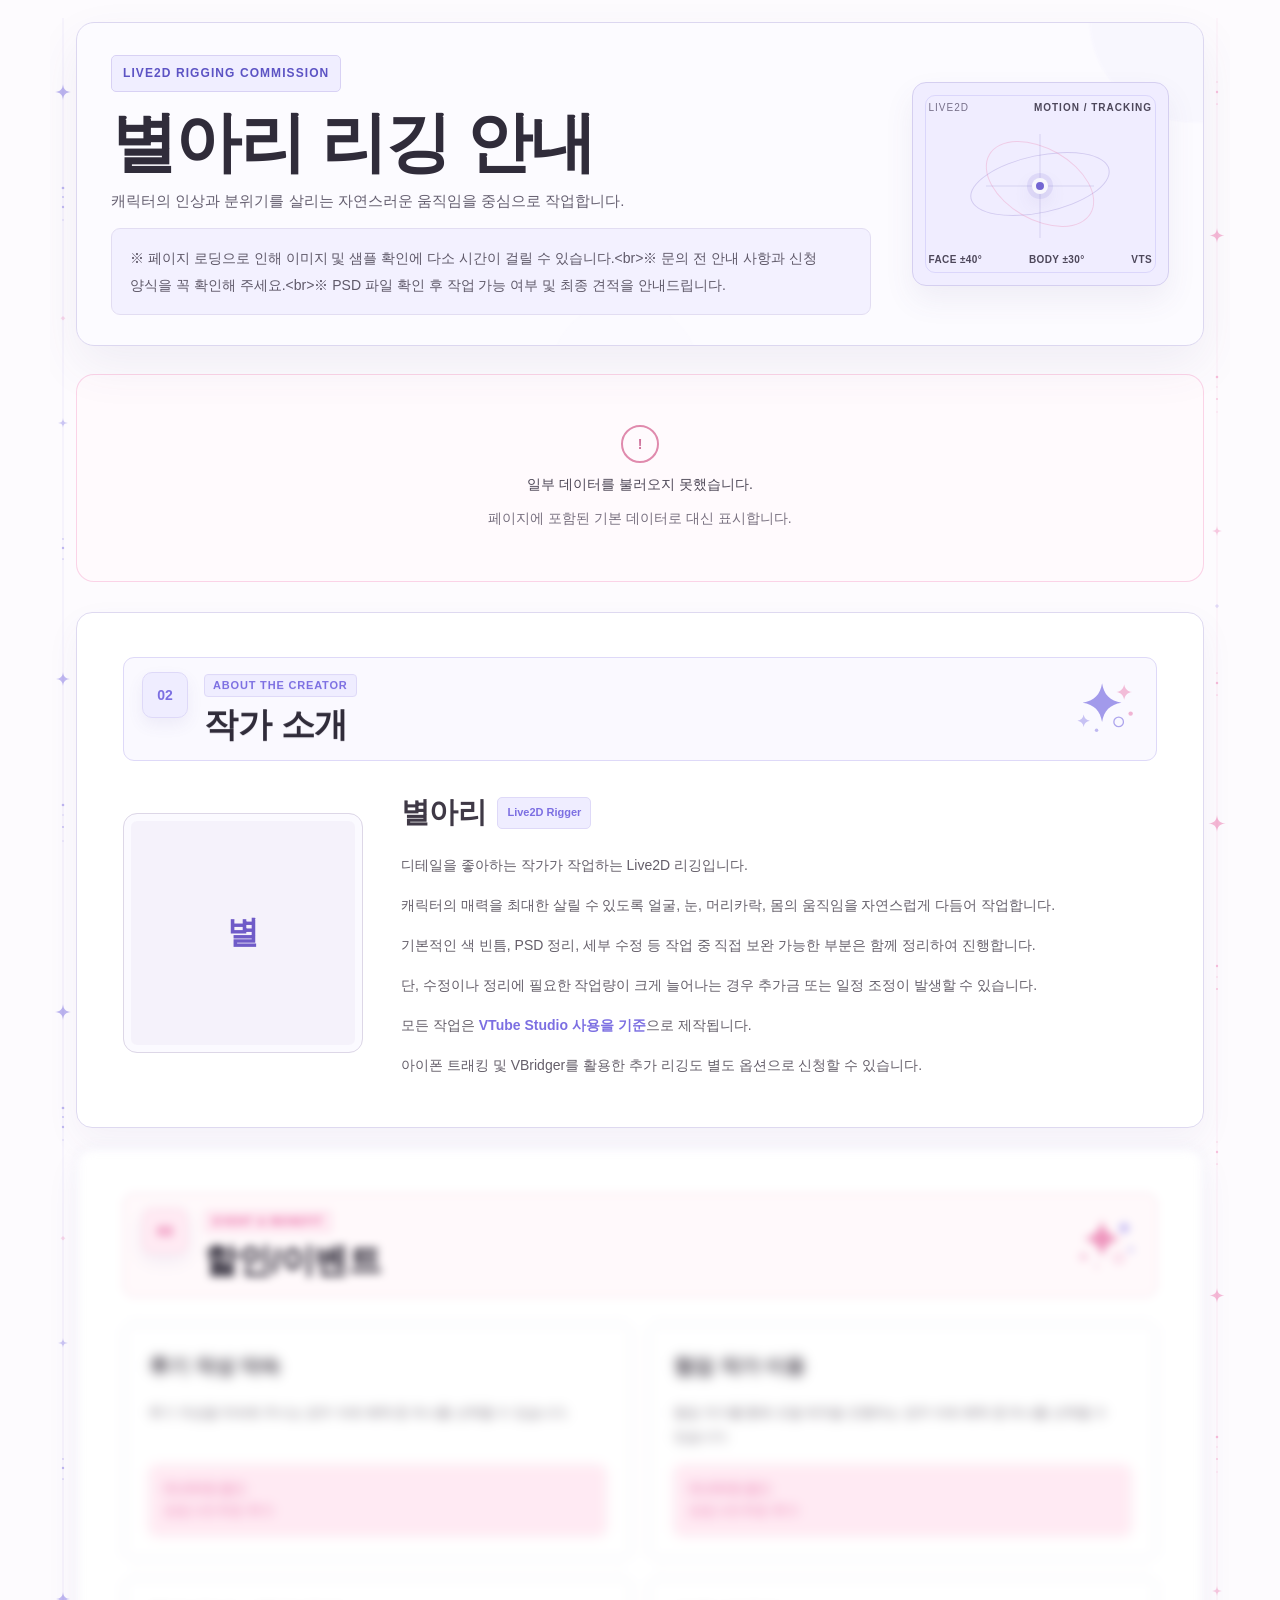
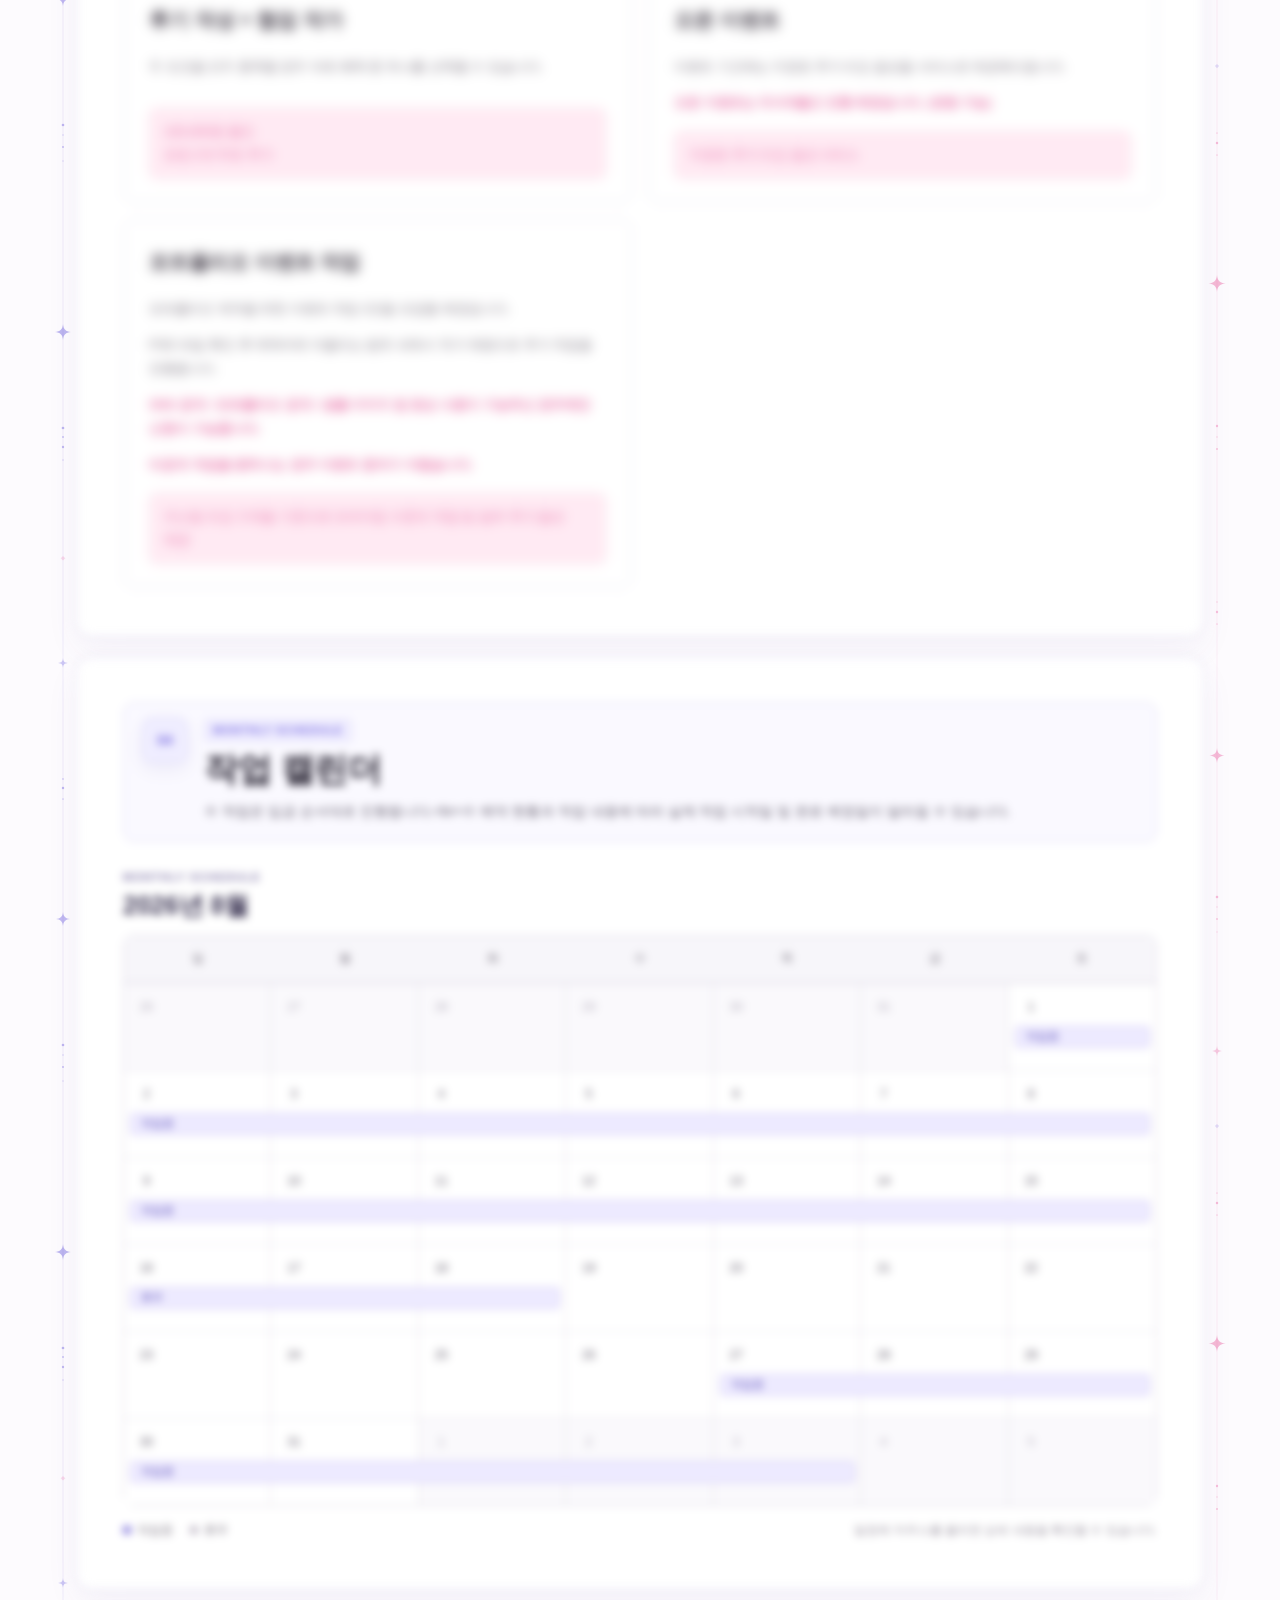
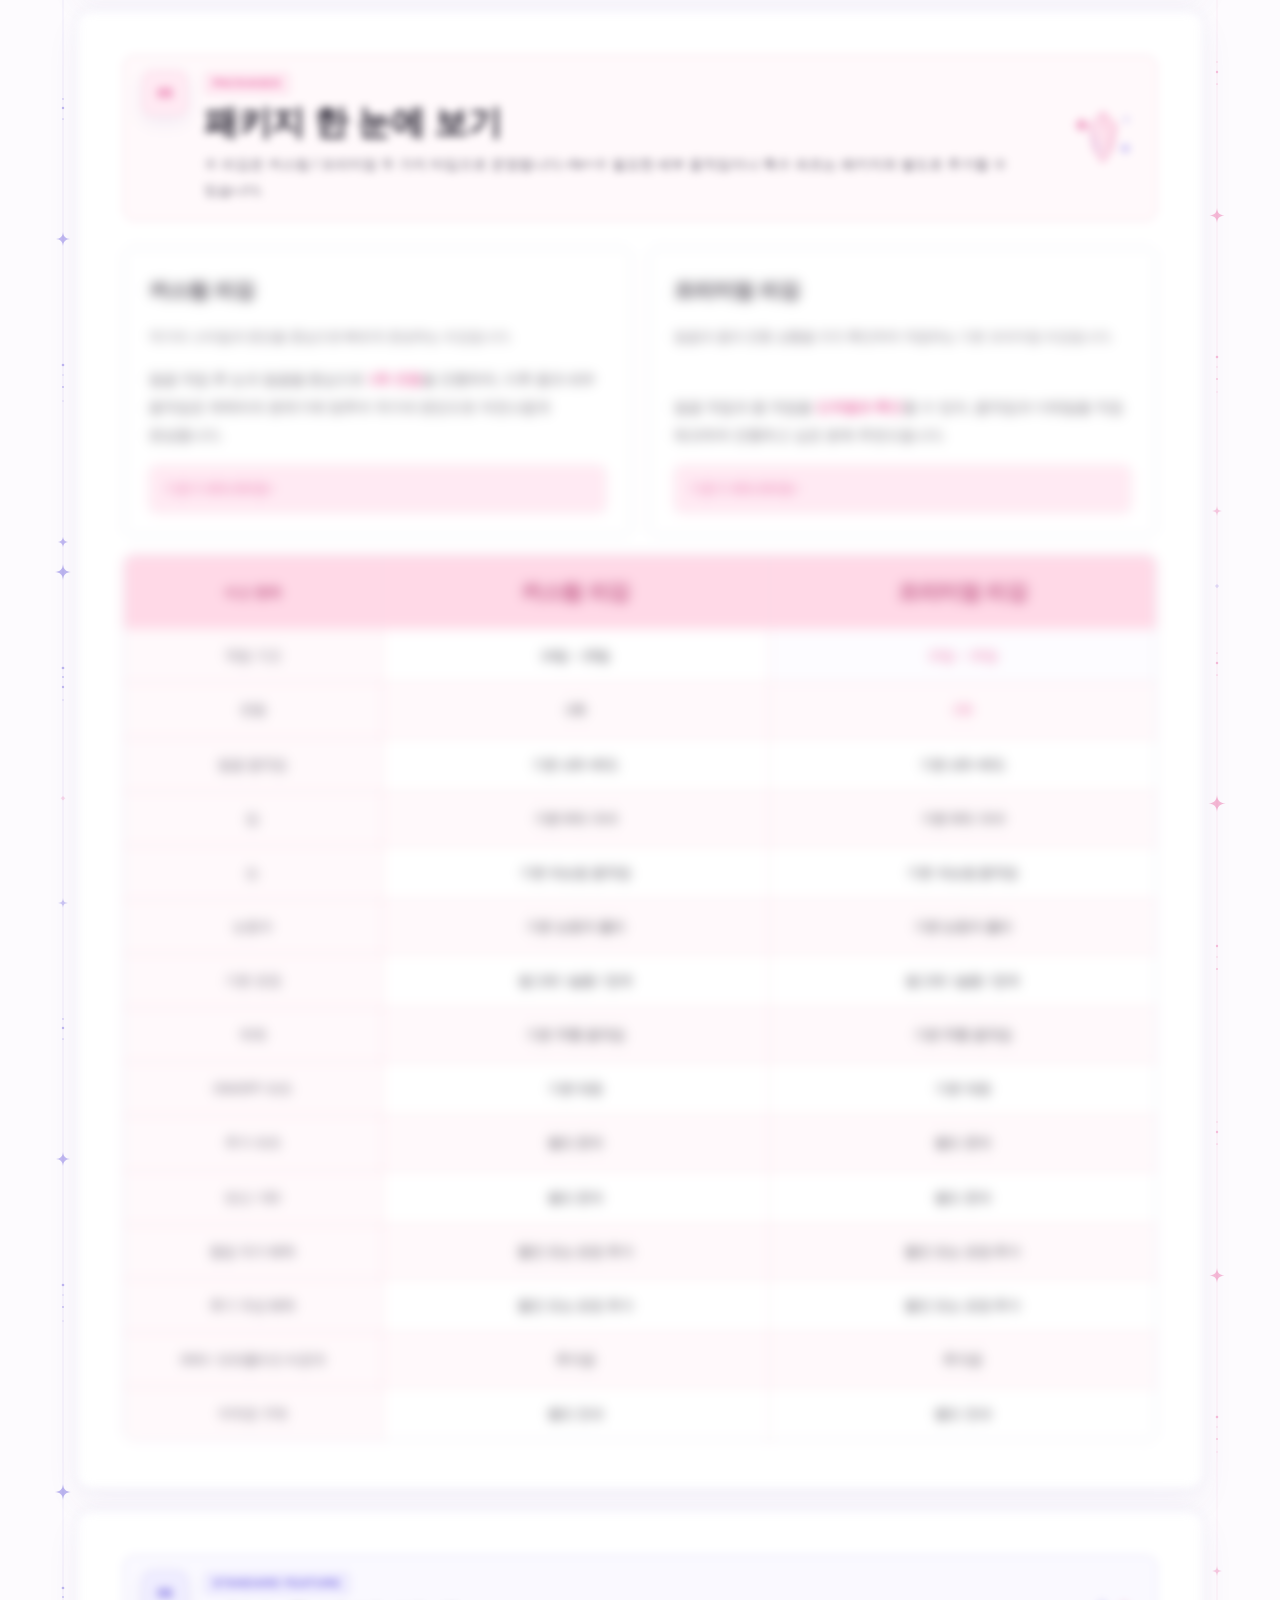
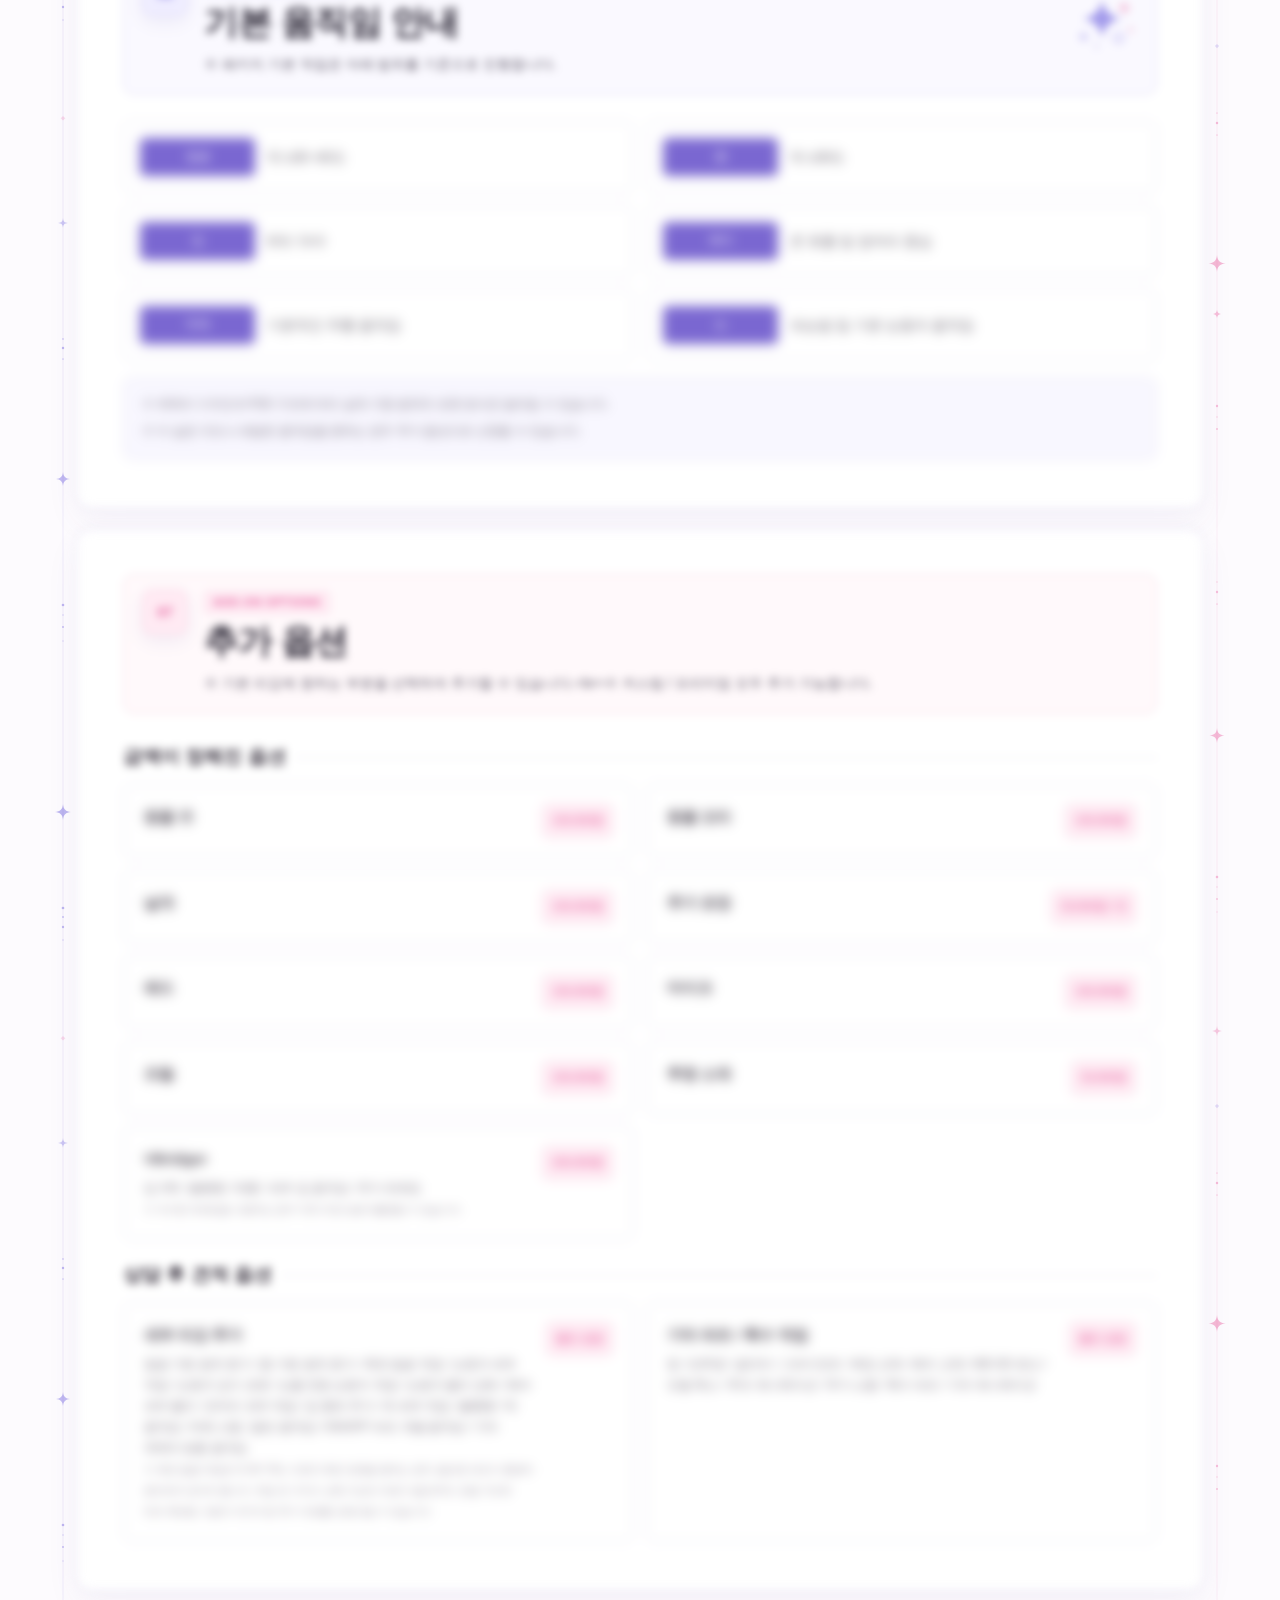
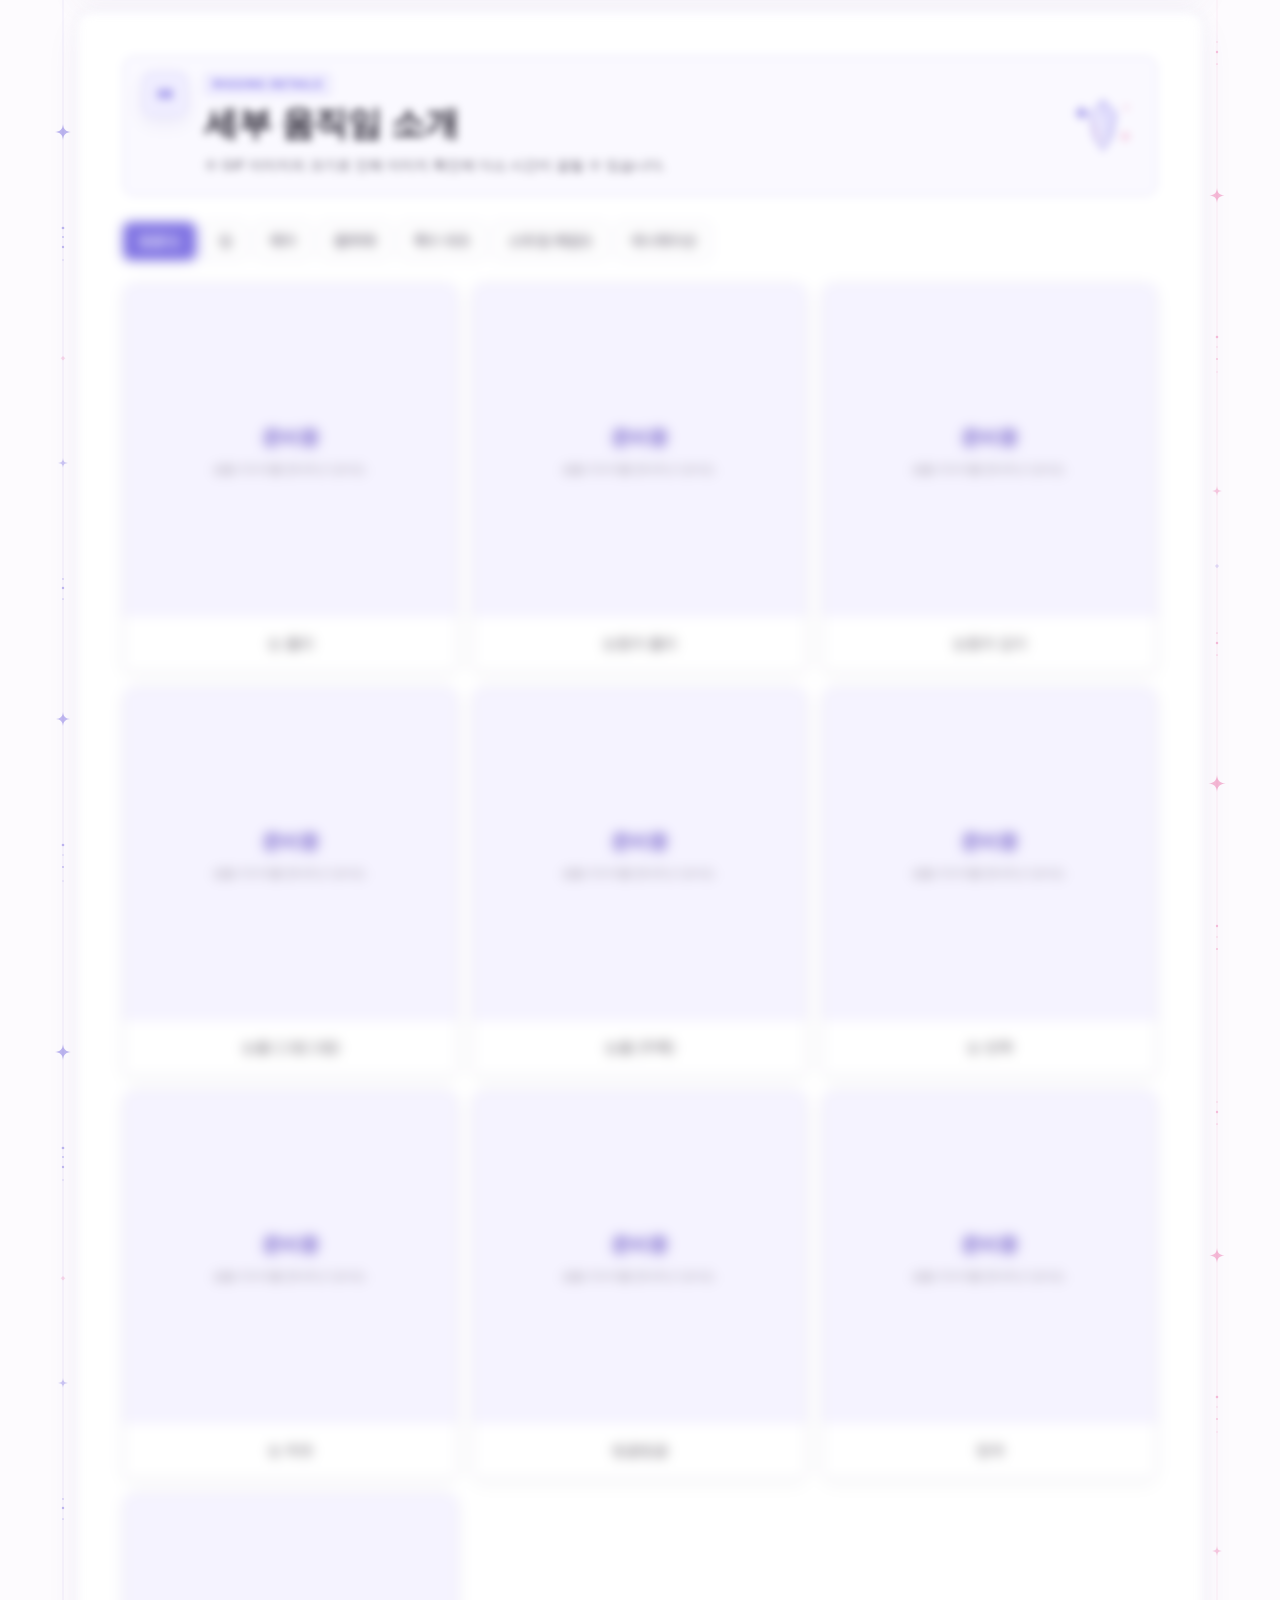
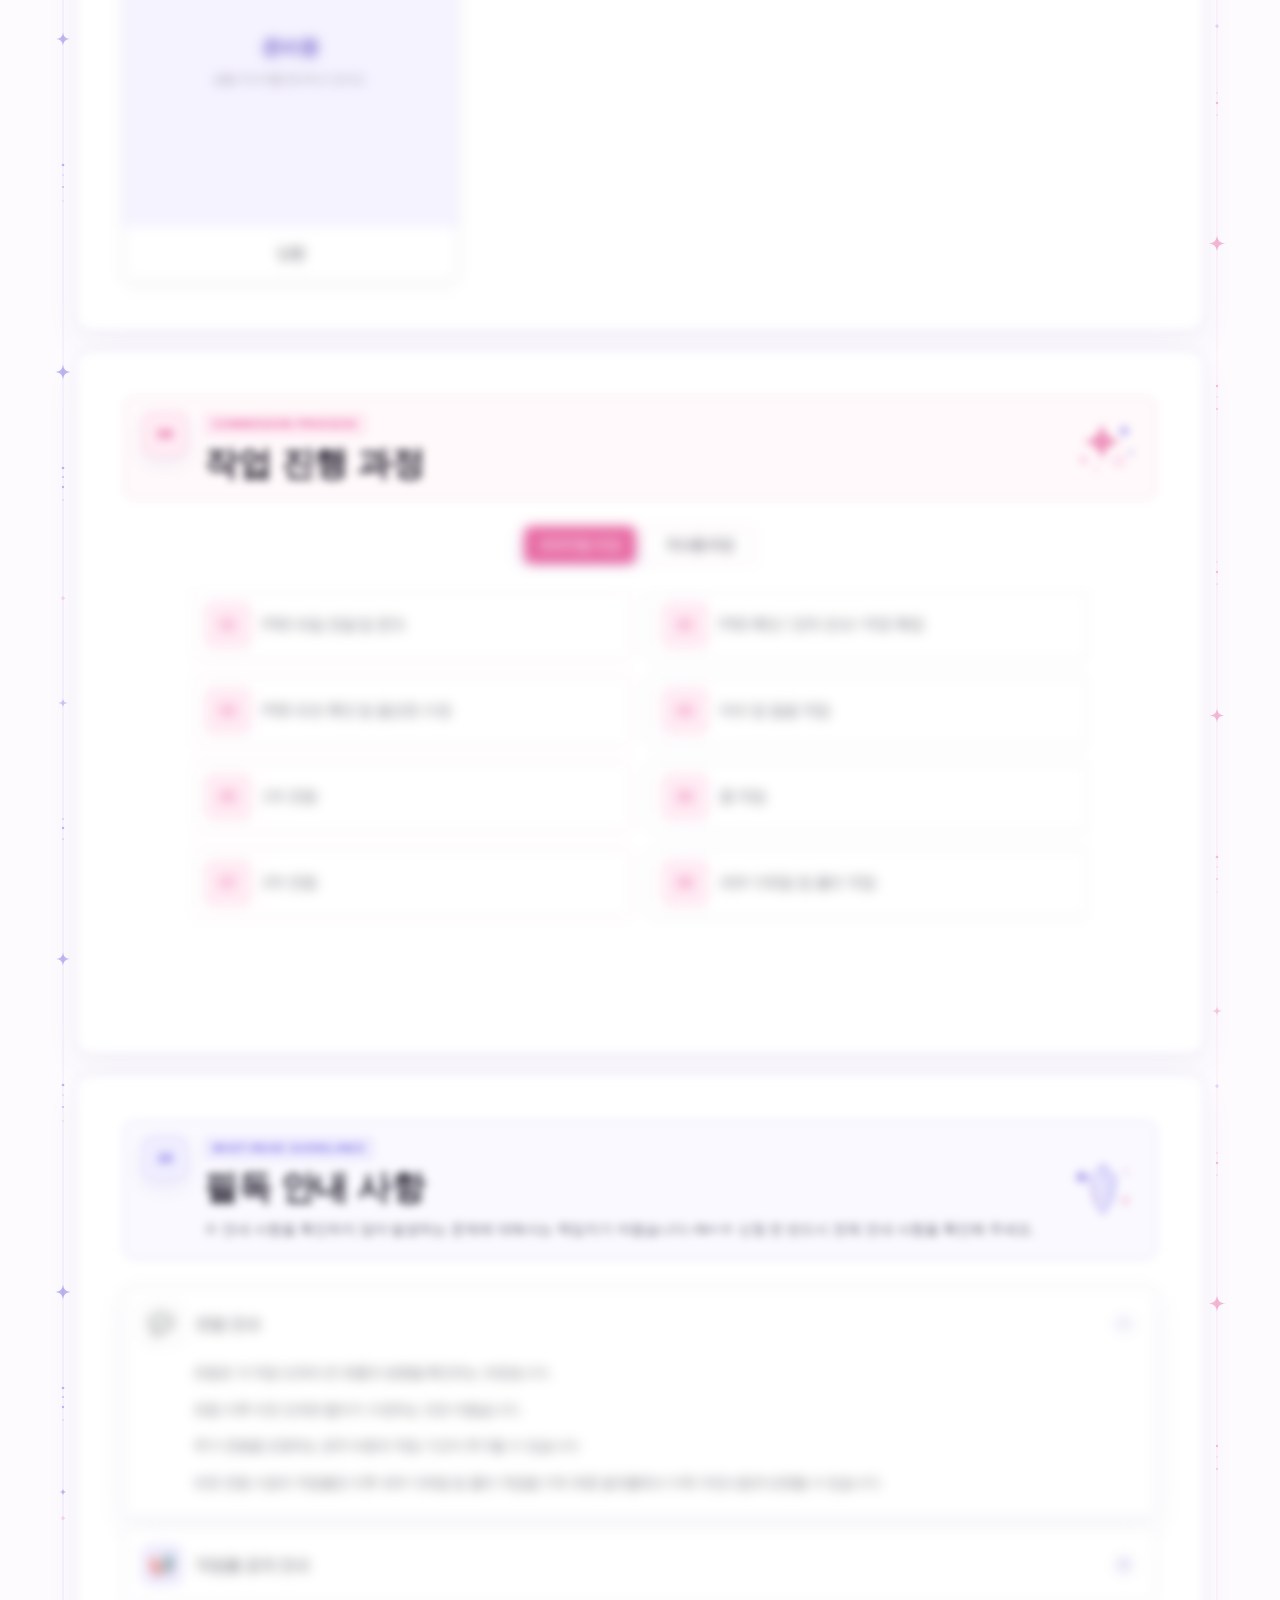
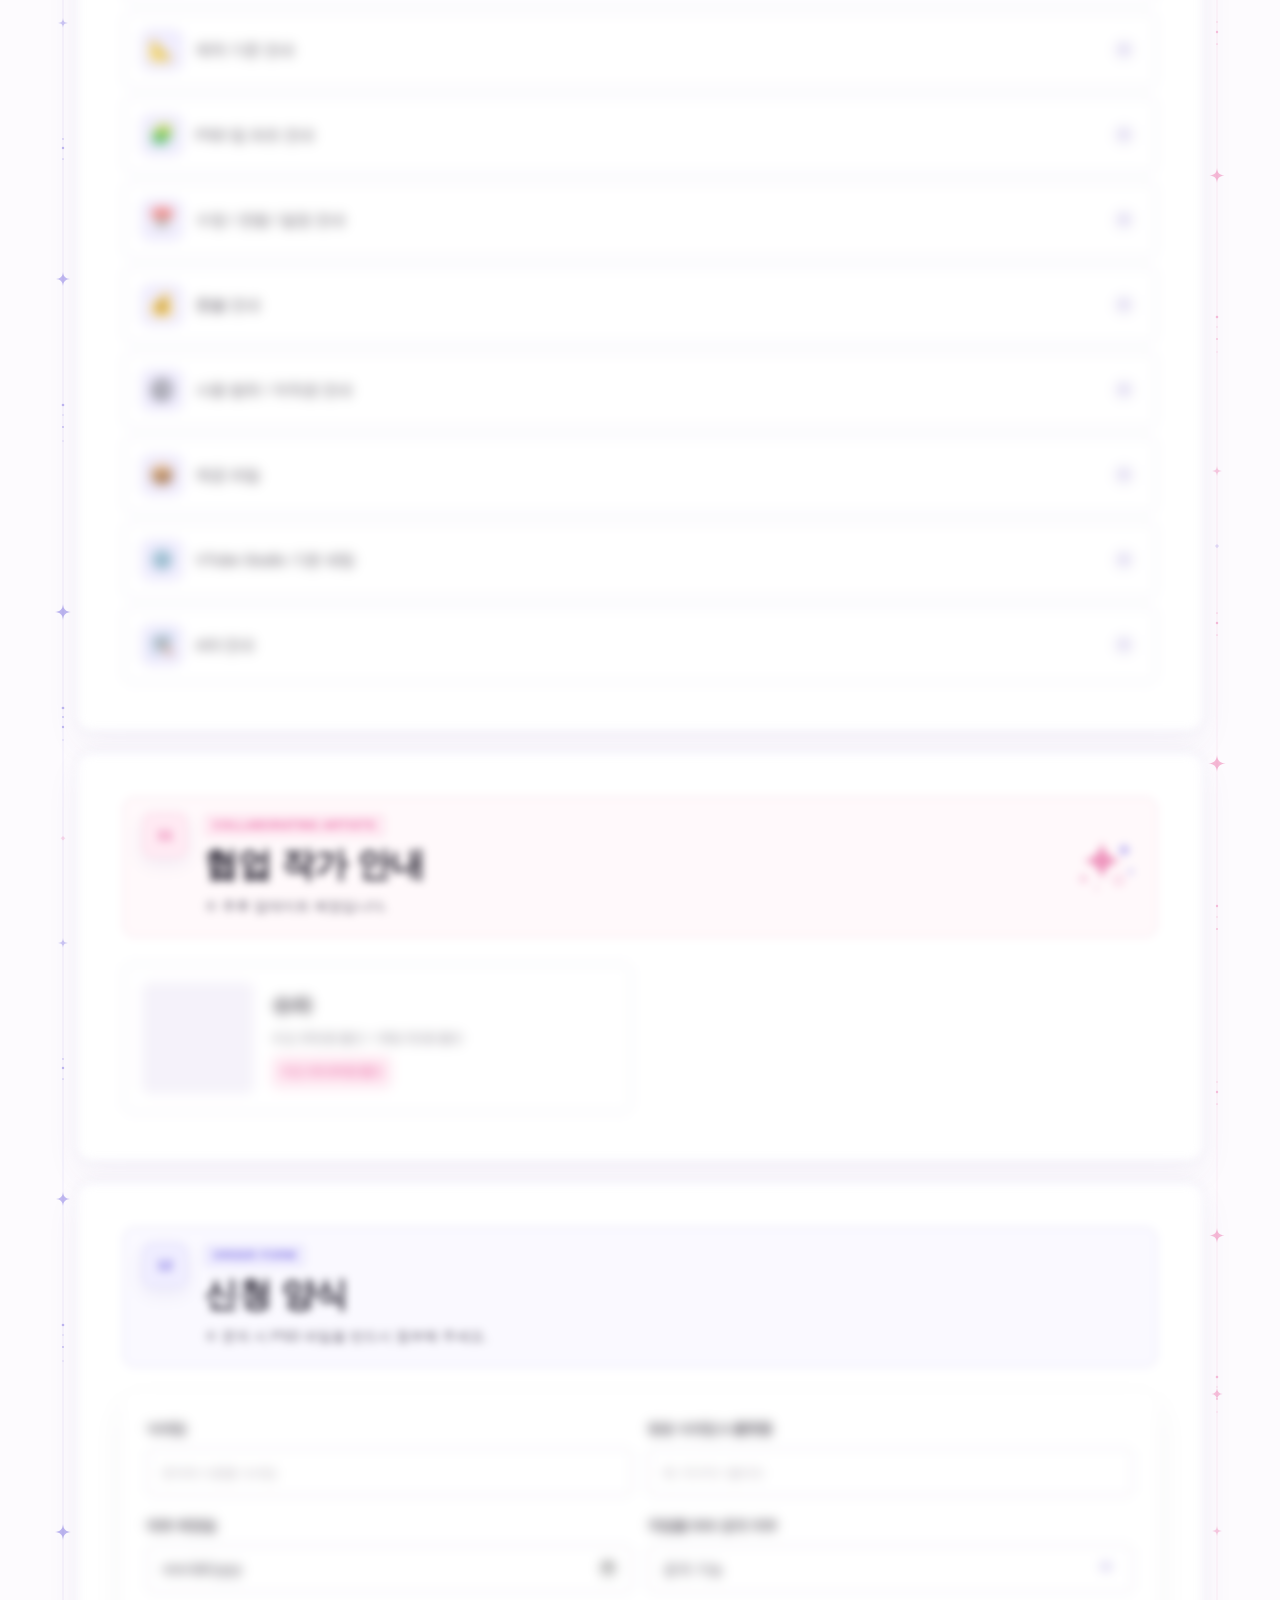
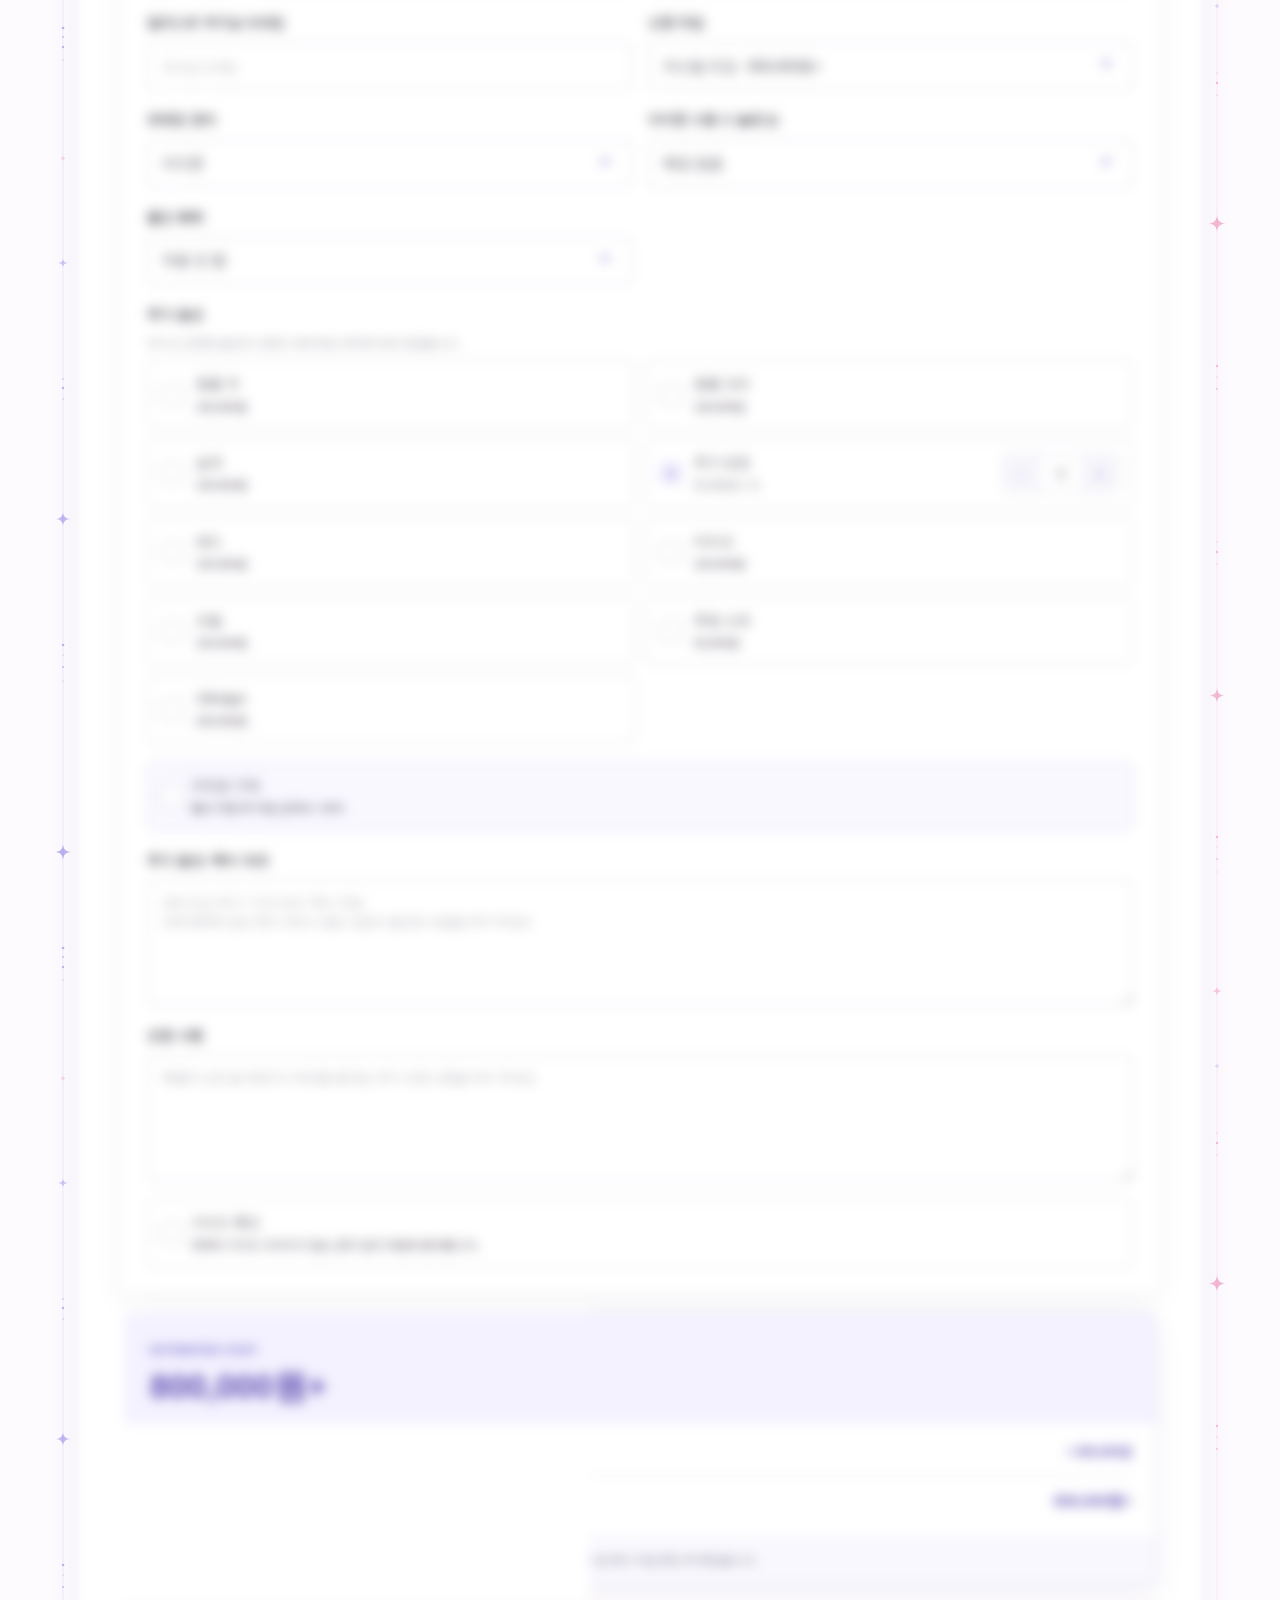
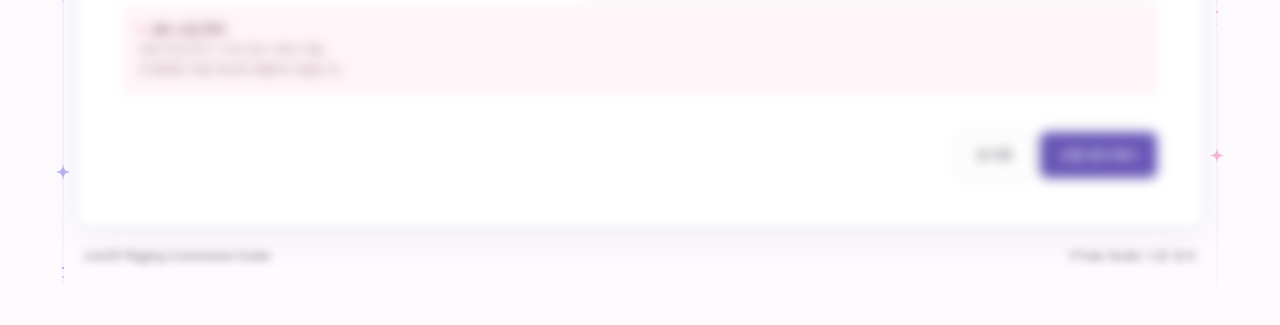
==== index.html @ 5579d393 "Add files via upload" ====
<!doctype html>
<html lang="ko">
<head>
  <meta charset="utf-8">
  <meta name="viewport" content="width=device-width, initial-scale=1, viewport-fit=cover">
  <meta name="color-scheme" content="light">
  <title>별아리 Live2D Rigging</title>
  <link rel="preconnect" href="https://cdn.jsdelivr.net">
  <link rel="stylesheet" href="./rigging.css">
  <link rel="stylesheet" href="./studio-theme.css">
</head>
<body>
  <main id="app" class="page-shell">
    <div class="page-rail page-rail-left" aria-hidden="true">
      <span class="page-rail-line"></span>
      <span class="page-rail-pattern"></span>
      <svg class="page-rail-accent page-rail-accent-a" viewBox="0 0 20 20"><path d="M10 0C10.7 6.1 13.9 9.3 20 10C13.9 10.7 10.7 13.9 10 20C9.3 13.9 6.1 10.7 0 10C6.1 9.3 9.3 6.1 10 0Z"/></svg>
      <svg class="page-rail-accent page-rail-accent-b" viewBox="0 0 20 20"><path d="M10 0C10.7 6.1 13.9 9.3 20 10C13.9 10.7 10.7 13.9 10 20C9.3 13.9 6.1 10.7 0 10C6.1 9.3 9.3 6.1 10 0Z"/></svg>
    </div>
    <div class="page-rail page-rail-right" aria-hidden="true">
      <span class="page-rail-line"></span>
      <span class="page-rail-pattern"></span>
      <svg class="page-rail-accent page-rail-accent-a" viewBox="0 0 20 20"><path d="M10 0C10.7 6.1 13.9 9.3 20 10C13.9 10.7 10.7 13.9 10 20C9.3 13.9 6.1 10.7 0 10C6.1 9.3 9.3 6.1 10 0Z"/></svg>
      <svg class="page-rail-accent page-rail-accent-b" viewBox="0 0 20 20"><path d="M10 0C10.7 6.1 13.9 9.3 20 10C13.9 10.7 10.7 13.9 10 20C9.3 13.9 6.1 10.7 0 10C6.1 9.3 9.3 6.1 10 0Z"/></svg>
    </div>
    <section class="hero scroll-reveal" aria-labelledby="heroTitle">
      <div class="hero-glow hero-glow-a"></div>
      <div class="hero-glow hero-glow-b"></div>
      <div class="hero-layout">
        <div class="hero-content">
          <div class="hero-kicker">LIVE2D RIGGING COMMISSION</div>
          <h1 id="heroTitle">별아리 리깅 안내</h1>
          <p class="hero-copy">캐릭터의 인상과 분위기를 살리는 자연스러운 움직임을 중심으로 작업합니다.</p>
          <div id="topMeta" class="hero-note"></div>
        </div>
        <div class="hero-visual" aria-hidden="true">
          <div class="hero-visual-head"><span>LIVE2D</span><b>MOTION / TRACKING</b></div>
          <div class="hero-tracking-visual">
            <span class="tracking-orbit tracking-orbit-a"></span>
            <span class="tracking-orbit tracking-orbit-b"></span>
            <span class="tracking-axis tracking-axis-x"></span>
            <span class="tracking-axis tracking-axis-y"></span>
            <span class="tracking-node tracking-node-a"></span>
            <span class="tracking-node tracking-node-b"></span>
            <span class="tracking-node tracking-node-c"></span>
            <span class="tracking-core"></span>
          </div>
          <div class="hero-visual-foot"><span>FACE ±40°</span><span>BODY ±30°</span><span>VTS</span></div>
        </div>
      </div>
    </section>

    <nav id="quickNav" class="side-quick-nav" aria-label="페이지 퀵메뉴"></nav>

    <div id="loadingState" class="state-panel" role="status" aria-live="polite">
      <div class="loader"></div>
      <strong>안내 페이지를 불러오고 있어요.</strong>
      <span>구글 시트 데이터를 확인하는 중입니다.</span>
    </div>

    <div id="errorState" class="state-panel state-panel-error" hidden>
      <div class="state-icon">!</div>
      <strong>일부 데이터를 불러오지 못했습니다.</strong>
      <span>페이지에 포함된 기본 데이터로 대신 표시합니다.</span>
    </div>

    <div id="sections" class="sections" hidden>
      <section id="intro" class="content-section"></section>
      <section id="event" class="content-section"></section>
      <section id="calendar" class="content-section"></section>
      <section id="package" class="content-section"></section>
      <section id="scope" class="content-section"></section>
      <section id="addon" class="content-section"></section>
      <section id="sample" class="content-section"></section>
      <section id="process" class="content-section"></section>
      <section id="notice" class="content-section"></section>
      <section id="collab" class="content-section"></section>
      <section id="form" class="content-section"></section>
    </div>

    <footer class="page-footer scroll-reveal">
      <span>Live2D Rigging Commission Guide</span>
      <span>VTube Studio 기준 제작</span>
    </footer>
  </main>
  <div id="imageModal" class="image-modal" hidden aria-hidden="true" role="dialog" aria-modal="true" aria-label="리깅 디테일 이미지 크게 보기">
    <div class="image-modal-dialog" role="document">
      <button type="button" class="image-modal-close" data-image-modal-close aria-label="이미지 크게 보기 닫기">×</button>
      <figure class="image-modal-figure">
        <img id="imageModalImg" alt="">
        <figcaption id="imageModalCaption" class="image-modal-caption"></figcaption>
      </figure>
    </div>
  </div>
  <script src="./rigging.js" defer></script>
</body>
</html>
---- rigging.css ----
@font-face {
  font-family: 'YuhanKimberlyPureunsoop';
  src: url('https://cdn.jsdelivr.net/gh/Project-Noonnu/2607101517@font-2/font-2/font-2-300.woff2') format('woff2');
  font-weight: 300;
  font-display: swap;
}

@font-face {
  font-family: 'YuhanKimberlyPureunsoop';
  src: url('https://cdn.jsdelivr.net/gh/Project-Noonnu/2607101517@font-2/font-2/font-2-500.woff2') format('woff2');
  font-weight: 500;
  font-display: swap;
}

@font-face {
  font-family: 'YuhanKimberlyPureunsoop';
  src: url('https://cdn.jsdelivr.net/gh/Project-Noonnu/2607101517@font-2/font-2/font-2-700.woff2') format('woff2');
  font-weight: 700;
  font-display: swap;
}

@font-face {
  font-family: 'JalpulrineunHaruche';
  src: url('https://cdn.jsdelivr.net/gh/projectnoonnu/noonfonts_20-10-21@1.0/Jal_Haru.woff') format('woff');
  font-weight: normal;
  font-display: swap;
}

@font-face {
  font-family: 'Paperozi';
  src: url('https://cdn.jsdelivr.net/gh/projectnoonnu/2408-3@1.0/Paperlogy-1Thin.woff2') format('woff2');
  font-weight: 100;
  font-display: swap;
}

@font-face {
  font-family: 'Paperozi';
  src: url('https://cdn.jsdelivr.net/gh/projectnoonnu/2408-3@1.0/Paperlogy-2ExtraLight.woff2') format('woff2');
  font-weight: 200;
  font-display: swap;
}

@font-face {
  font-family: 'Paperozi';
  src: url('https://cdn.jsdelivr.net/gh/projectnoonnu/2408-3@1.0/Paperlogy-3Light.woff2') format('woff2');
  font-weight: 300;
  font-display: swap;
}

@font-face {
  font-family: 'Paperozi';
  src: url('https://cdn.jsdelivr.net/gh/projectnoonnu/2408-3@1.0/Paperlogy-4Regular.woff2') format('woff2');
  font-weight: 400;
  font-display: swap;
}

@font-face {
  font-family: 'Paperozi';
  src: url('https://cdn.jsdelivr.net/gh/projectnoonnu/2408-3@1.0/Paperlogy-5Medium.woff2') format('woff2');
  font-weight: 500;
  font-display: swap;
}

@font-face {
  font-family: 'Paperozi';
  src: url('https://cdn.jsdelivr.net/gh/projectnoonnu/2408-3@1.0/Paperlogy-6SemiBold.woff2') format('woff2');
  font-weight: 600;
  font-display: swap;
}

@font-face {
  font-family: 'Paperozi';
  src: url('https://cdn.jsdelivr.net/gh/projectnoonnu/2408-3@1.0/Paperlogy-7Bold.woff2') format('woff2');
  font-weight: 700;
  font-display: swap;
}

@font-face {
  font-family: 'Paperozi';
  src: url('https://cdn.jsdelivr.net/gh/projectnoonnu/2408-3@1.0/Paperlogy-8ExtraBold.woff2') format('woff2');
  font-weight: 800;
  font-display: swap;
}

@font-face {
  font-family: 'Paperozi';
  src: url('https://cdn.jsdelivr.net/gh/projectnoonnu/2408-3@1.0/Paperlogy-9Black.woff2') format('woff2');
  font-weight: 900;
  font-display: swap;
}

:root {
  --white: #ffffff;
  --success: #7569cf;
  --off: #b8afbf;
}

* {
  box-sizing: border-box;
}

html {
  scroll-behavior: smooth;
  background: #fff;
}

body {
  margin: 0;
  min-width: 0;
  background:
    radial-gradient(circle at 9% 2%, rgba(185, 200, 255, .19), transparent 28rem),
    radial-gradient(circle at 92% 13%, rgba(238, 131, 178, .12), transparent 26rem),
    radial-gradient(circle at 73% 39%, rgba(154, 141, 243, .08), transparent 24rem),
    linear-gradient(180deg, #ffffff 0%, #fcfbff 30%, #fffafd 67%, #ffffff 100%);
  color: var(--ink-900);
  font-family: var(--font-body);
  font-weight: 300;
  line-height: 1.75;
  word-break: keep-all;
  overflow-wrap: anywhere;
}

button,
input,
select,
textarea {
  font: inherit;
}

button,
a {
  -webkit-tap-highlight-color: transparent;
}

a {
  color: inherit;
}

img {
  display: block;
  max-width: 100%;
}

[hidden] {
  display: none !important;
}

.page-shell {
  position: relative;
  width: min(100%, 1180px);
  min-width: 0;
  max-width: 1180px;
  margin: 0 auto;
  padding: 34px 14px 70px;
}

.hero,
.sections,
.page-footer,
.state-panel {
  width: 100%;
}

.hero {
  position: relative;
  overflow: hidden;
  min-height: 330px;
  padding: 62px 58px 40px;
  border: 1px solid rgba(154, 141, 243, .23);
  border-radius: 34px;
  background:
    linear-gradient(135deg, rgba(255, 255, 255, .98), rgba(248, 247, 255, .96) 55%, rgba(255, 246, 251, .94)),
    var(--white);
  box-shadow: var(--shadow);
  isolation: isolate;
}

.hero::after {
  content: '';
  position: absolute;
  inset: 16px;
  border: 1px solid rgba(135, 123, 230, .13);
  border-radius: 24px;
  pointer-events: none;
}

.hero-glow {
  position: absolute;
  border-radius: 999px;
  filter: blur(1px);
  z-index: -1;
}

.hero-glow-a {
  width: 260px;
  height: 260px;
  right: -80px;
  top: -95px;
  background: rgba(135, 123, 230, .18);
}

.hero-glow-b {
  width: 190px;
  height: 190px;
  left: 35%;
  bottom: -120px;
  background: rgba(238, 131, 178, .13);
}

.hero-kicker {
  display: inline-flex;
  align-items: center;
  gap: 8px;
  min-height: 32px;
  padding: 7px 14px;
  border-radius: 999px;
  background: var(--purple-100);
  color: var(--section-accent, var(--purple-800));
  font-size: 11px;
  font-weight: 700;
  letter-spacing: .14em;
}

.hero h1 {
  margin: 18px 0 8px;
  font-family: var(--font-display);
  font-size: clamp(34px, 6vw, 62px);
  line-height: 1.08;
  font-weight: 700;
  letter-spacing: -.045em;
  color: var(--ink-900);
}

.hero-copy {
  max-width: 690px;
  margin: 0;
  color: var(--ink-600);
  font-size: 15px;
}

.hero-note {
  width: min(100%, 770px);
  margin-top: 24px;
  padding: 15px 17px;
  border-left: 4px solid var(--pink-500);
  border-radius: 0 13px 13px 0;
  background: rgba(255, 255, 255, .72);
  color: var(--ink-700);
  font-size: 12px;
  line-height: 1.9;
}

.hero-note:empty {
  display: none;
}

.side-quick-nav {
  position: fixed;
  top: 94px;
  left: calc(50% + 606px);
  z-index: 35;
  display: grid;
  gap: 7px;
  width: 104px;
  padding: 10px;
  border: 1px solid rgba(165, 131, 235, .28);
  border-radius: 19px;
  background: rgba(255, 255, 255, .94);
  box-shadow: 0 14px 32px rgba(111, 94, 157, .10);
  max-height: min(650px, calc(var(--parent-viewport-height, 800px) - 40px));
  overflow-y: auto;
  scrollbar-width: none;
  backdrop-filter: blur(12px);
  transition: opacity .24s ease, transform .24s ease;
}

html.is-embedded .side-quick-nav {
  display: none;
}
.side-quick-nav::-webkit-scrollbar {
  display: none;
}

.side-quick-nav:empty {
  display: none;
}

.quick-nav-button {
  display: grid;
  grid-template-columns: 23px minmax(0, 1fr);
  gap: 7px;
  align-items: center;
  width: 100%;
  min-height: 36px;
  padding: 6px 7px;
  border: 0;
  border-radius: 11px;
  background: transparent;
  color: var(--ink-600);
  text-align: left;
  cursor: pointer;
  transition: background .22s ease, color .22s ease, transform .22s ease;
}

.quick-nav-button:hover,
.quick-nav-button:focus-visible,
.quick-nav-button.is-active {
  background: linear-gradient(135deg, var(--sky-100), var(--pink-100));
  color: var(--purple-900);
  transform: translateX(-2px);
  outline: none;
}

.quick-nav-order {
  display: grid;
  place-items: center;
  width: 23px;
  height: 23px;
  border-radius: 8px;
  background: linear-gradient(135deg, var(--purple-600), var(--pink-500));
  color: #fff;
  font-size: 8px;
  font-weight: 700;
}

.quick-nav-label {
  overflow: hidden;
  font-size: 9px;
  line-height: 1.3;
  text-overflow: ellipsis;
  white-space: nowrap;
}

.state-panel {
  display: grid;
  justify-items: center;
  gap: 9px;
  margin: 28px 0;
  padding: 50px 20px;
  border: 1px solid var(--line);
  border-radius: var(--radius-xl);
  background: var(--white);
  color: var(--ink-600);
  text-align: center;
}

.state-panel strong {
  color: var(--ink-800);
  font-weight: 500;
}

.state-panel span {
  font-size: 12px;
}

.state-panel-error {
  border-color: rgba(240, 108, 172, .28);
  background: #fffafd;
}

.state-icon {
  display: grid;
  place-items: center;
  width: 38px;
  height: 38px;
  border: 2px solid var(--pink-500);
  border-radius: 50%;
  color: var(--pink-600);
  font-weight: 700;
}

.loader {
  width: 34px;
  height: 34px;
  border: 3px solid var(--purple-100);
  border-top-color: var(--purple-600);
  border-radius: 50%;
  animation: spin .8s linear infinite;
}

@keyframes spin {
  to { transform: rotate(360deg); }
}

.sections {
  display: grid;
  gap: 26px;
  margin-top: 26px;
}

.content-section {
  scroll-margin-top: 20px;
  padding: 42px 44px 46px;
  border: 1px solid var(--line);
  border-radius: var(--radius-xl);
  background: rgba(255, 255, 255, .96);
  box-shadow: var(--shadow-soft);
}

.content-section:empty {
  display: none;
}

.section-head {
  display: grid;
  grid-template-columns: 52px minmax(0, 1fr);
  gap: 17px;
  align-items: start;
  margin-bottom: 28px;
  padding-bottom: 24px;
  border-bottom: 1px solid var(--line-strong);
}

.section-index {
  display: grid;
  place-items: center;
  width: 52px;
  height: 52px;
  border-radius: 16px;
  background: linear-gradient(135deg, var(--panel-purple), var(--panel-pink));
  color: var(--white);
  font-family: var(--font-display);
  font-size: 18px;
  font-weight: 700;
}

.section-title-wrap {
  min-width: 0;
}

.section-sub {
  margin-bottom: 2px;
  color: var(--purple-700);
  font-size: 10px;
  font-weight: 700;
  letter-spacing: .14em;
  text-transform: uppercase;
}

.section-title {
  margin: 0;
  font-family: var(--font-display);
  font-size: clamp(25px, 4vw, 34px);
  line-height: 1.2;
  font-weight: 700;
  letter-spacing: -.025em;
}

.section-desc {
  margin: 9px 0 0;
  color: var(--ink-600);
  font-size: 12px;
  line-height: 1.85;
}

.section-desc strong,
.rich-text strong {
  color: var(--section-accent, var(--pink-700));
  font-weight: 700;
}

.section-desc small,
.rich-text small {
  color: var(--ink-500);
  font-size: .86em;
}

.profile-card {
  display: grid;
  grid-template-columns: 180px minmax(0, 1fr);
  gap: 30px;
  align-items: center;
}

.profile-photo {
  position: relative;
  overflow: hidden;
  aspect-ratio: 1 / 1;
  border-radius: 26px;
  background: linear-gradient(145deg, var(--purple-100), var(--pink-100));
  border: 1px solid var(--line);
}

.profile-photo img {
  width: 100%;
  height: 100%;
  object-fit: cover;
}

.profile-photo-fallback {
  display: grid;
  place-items: center;
  width: 100%;
  height: 100%;
  color: var(--purple-700);
  font-family: var(--font-display);
  font-size: 32px;
  font-weight: 700;
}

.profile-name {
  display: flex;
  align-items: center;
  gap: 11px;
  margin-bottom: 12px;
}

.profile-name h3 {
  margin: 0;
  font-family: var(--font-display);
  font-size: 27px;
}

.profile-badge {
  padding: 5px 9px;
  border-radius: 999px;
  background: var(--purple-100);
  color: var(--section-accent, var(--purple-800));
  font-size: 10px;
  font-weight: 700;
}

.rich-text {
  color: var(--ink-700);
  font-size: 13px;
  line-height: 2;
}

.rich-text p {
  margin: 0 0 12px;
}

.rich-text p:last-child {
  margin-bottom: 0;
}

.event-grid,
.collab-grid {
  display: grid;
  grid-template-columns: repeat(2, minmax(0, 1fr));
  gap: 14px;
}

.event-card {
  display: grid;
  min-height: 210px;
  grid-template-rows: auto 1fr auto;
  gap: 14px;
  padding: 24px;
  border: 1px solid var(--line);
  border-radius: var(--radius-lg);
  background: linear-gradient(145deg, #fff, #fdfbff);
}

.event-card:first-child {
  border-color: rgba(240, 108, 172, .30);
  background: linear-gradient(145deg, #fff, #fff8fc);
}

.event-card h3 {
  margin: 0;
  font-family: var(--font-display);
  font-size: 19px;
}

.event-card .event-desc {
  color: var(--ink-600);
  font-size: 12px;
  line-height: 1.9;
}

.event-benefit {
  padding: 12px 14px;
  border-radius: 13px;
  background: linear-gradient(135deg, var(--purple-100), var(--sky-100));
  color: var(--purple-900);
  font-size: 12px;
  font-weight: 500;
  line-height: 1.75;
}

.calendar-toolbar {
  display: flex;
  align-items: center;
  justify-content: space-between;
  gap: 12px;
  margin-bottom: 16px;
}

.calendar-toolbar strong {
  font-family: var(--font-display);
  font-size: 20px;
}

.calendar-controls {
  display: flex;
  gap: 6px;
}

.icon-button {
  display: grid;
  place-items: center;
  width: 36px;
  height: 36px;
  border: 1px solid var(--line);
  border-radius: 12px;
  background: var(--white);
  color: var(--ink-700);
  cursor: pointer;
}

.icon-button:hover,
.icon-button:focus-visible {
  border-color: var(--purple-300);
  color: var(--section-accent, var(--purple-800));
  outline: none;
}

.calendar-shell {
  overflow: hidden;
  border: 1px solid var(--line);
  border-radius: var(--radius-lg);
}

.calendar-weekdays,
.calendar-grid {
  display: grid;
  grid-template-columns: repeat(7, minmax(0, 1fr));
}

.calendar-weekdays span {
  padding: 11px 4px;
  background: var(--lavender-50);
  color: var(--ink-500);
  font-size: 10px;
  font-weight: 500;
  text-align: center;
}

.calendar-day {
  position: relative;
  min-height: 91px;
  padding: 10px 8px 8px;
  border-top: 1px solid var(--line);
  border-right: 1px solid var(--line);
  background: var(--white);
}

.calendar-day:nth-child(7n) {
  border-right: 0;
}

.calendar-day.is-muted {
  background: #fdfcff;
}

.calendar-number {
  display: inline-grid;
  place-items: center;
  width: 25px;
  height: 25px;
  border-radius: 50%;
  color: var(--ink-700);
  font-size: 10px;
  font-weight: 500;
}

.calendar-day.is-today .calendar-number {
  background: linear-gradient(135deg, var(--panel-purple), var(--panel-pink));
  color: var(--white);
}

.calendar-entry {
  display: block;
  width: 100%;
  margin-top: 5px;
  padding: 5px 6px;
  border-radius: 8px;
  background: linear-gradient(135deg, var(--purple-100), var(--sky-100));
  color: var(--purple-900);
  font-size: 9px;
  line-height: 1.4;
}

.calendar-entry.off {
  background: #f2eff3;
  color: var(--ink-600);
}

.calendar-legend {
  display: flex;
  flex-wrap: wrap;
  gap: 9px 17px;
  margin-top: 13px;
  color: var(--ink-600);
  font-size: 10px;
}

.legend-item {
  display: inline-flex;
  align-items: center;
  gap: 6px;
}

.legend-dot {
  width: 8px;
  height: 8px;
  border-radius: 50%;
  background: var(--purple-500);
}

.legend-dot.off {
  background: var(--off);
}

.schedule-list {
  display: grid;
  gap: 8px;
  margin-top: 18px;
}

.schedule-item {
  display: grid;
  grid-template-columns: 110px 84px minmax(0, 1fr);
  gap: 10px;
  align-items: center;
  padding: 12px 14px;
  border-top: 1px dotted var(--line-strong);
  color: var(--ink-600);
  font-size: 11px;
}

.schedule-item:first-child {
  border-top: 0;
}

.status-chip {
  display: inline-flex;
  align-items: center;
  justify-content: center;
  min-height: 28px;
  padding: 4px 10px;
  border-radius: 999px;
  background: linear-gradient(135deg, var(--purple-100), var(--sky-100));
  color: var(--purple-900);
  font-size: 9px;
  font-weight: 700;
}

.status-chip.off {
  background: #f2eff3;
  color: var(--ink-600);
}

.package-table-wrap,
.rights-table-wrap {
  overflow-x: auto;
  border: 1px solid var(--line);
  border-radius: var(--radius-lg);
}

.package-table,
.rights-table {
  width: 100%;
  min-width: 700px;
  border-collapse: collapse;
  table-layout: fixed;
}

.package-table th,
.package-table td,
.rights-table th,
.rights-table td {
  padding: 14px 16px;
  border-right: 1px dotted var(--line-strong);
  border-bottom: 1px dotted var(--line-strong);
  text-align: center;
  vertical-align: middle;
  font-size: 11px;
}

.package-table th:last-child,
.package-table td:last-child,
.rights-table th:last-child,
.rights-table td:last-child {
  border-right: 0;
}

.package-table tr:last-child td,
.package-table tr:last-child th,
.rights-table tr:last-child td,
.rights-table tr:last-child th {
  border-bottom: 0;
}

.package-table thead th {
  padding: 22px 18px;
  background: linear-gradient(135deg, var(--panel-purple), var(--panel-pink));
  color: var(--white);
}

.package-table thead th:first-child {
  width: 25%;
  background: linear-gradient(135deg, #766bd0, #d978aa);
  color: #fff;
}

.package-table tbody th {
  background: var(--section-soft, #FFF9FB);
  color: var(--studio-text, #5D5867);
  font-weight: 500;
}

.package-name {
  display: block;
  font-family: var(--font-display);
  font-size: 20px;
  font-weight: 700;
}

.package-price {
  display: block;
  margin-top: 5px;
  color: #eadfff;
  font-size: 11px;
}

.package-highlight {
  background: #fdfcff;
}

.mark-circle,
.mark-cross {
  display: inline-grid;
  place-items: center;
  width: 28px;
  height: 28px;
  font-size: 17px;
  font-weight: 700;
}

.mark-circle {
  border: 8px solid var(--purple-500);
  border-radius: 50%;
  color: transparent;
}

.mark-cross {
  position: relative;
  color: var(--pink-600);
}

.mark-cross::before,
.mark-cross::after {
  content: '';
  position: absolute;
  width: 27px;
  height: 4px;
  border-radius: 999px;
  background: var(--pink-600);
}

.mark-cross::before { transform: rotate(45deg); }
.mark-cross::after { transform: rotate(-45deg); }

.scope-grid {
  display: grid;
  grid-template-columns: repeat(2, minmax(0, 1fr));
  gap: 10px;
}

.scope-row {
  display: grid;
  grid-template-columns: 115px minmax(0, 1fr);
  gap: 12px;
  align-items: center;
  min-height: 68px;
  padding: 14px 16px;
  border: 1px solid var(--line);
  border-radius: var(--radius-md);
  background: #fff;
}

.scope-label {
  display: inline-flex;
  align-items: center;
  justify-content: center;
  min-height: 36px;
  padding: 7px 10px;
  border-radius: 10px;
  background: linear-gradient(135deg, var(--panel-purple), var(--panel-pink));
  color: var(--white);
  font-size: 10px;
  font-weight: 500;
  text-align: center;
}

.scope-value {
  color: var(--ink-700);
  font-size: 12px;
}

.note-strip {
  display: grid;
  gap: 6px;
  margin-top: 16px;
  padding: 16px 18px;
  border-left: 3px solid var(--purple-500);
  border-radius: 0 14px 14px 0;
  background: var(--lavender-50);
  color: var(--ink-600);
  font-size: 11px;
}

.addon-groups {
  display: grid;
  gap: 18px;
}

.addon-group-title {
  display: flex;
  align-items: center;
  gap: 10px;
  margin: 0 0 10px;
  font-family: var(--font-display);
  font-size: 18px;
}

.addon-group-title::after {
  content: '';
  height: 1px;
  flex: 1;
  background: var(--line);
}

.addon-grid {
  display: grid;
  grid-template-columns: repeat(2, minmax(0, 1fr));
  gap: 10px;
}

.addon-card {
  display: grid;
  grid-template-columns: minmax(0, 1fr) auto;
  gap: 12px;
  padding: 18px;
  border: 1px solid var(--line);
  border-radius: var(--radius-md);
  background: #fff;
}

.addon-title {
  margin: 0 0 5px;
  color: var(--ink-800);
  font-size: 13px;
  font-weight: 500;
}

.addon-card:hover .addon-title,
.addon-card.is-motion-hover .addon-title {
  color: var(--section-accent, var(--purple-800));
}

.addon-desc {
  color: var(--ink-600);
  font-size: 10px;
  line-height: 1.8;
}

.addon-price {
  align-self: start;
  padding: 6px 9px;
  border: 1px solid var(--section-line, var(--line));
  border-radius: 999px;
  background: var(--section-chip, var(--purple-100));
  color: var(--section-accent, var(--purple-900));
  font-size: 10px;
  font-weight: 700;
  white-space: nowrap;
}

.addon-card.consult .addon-price {
  background: var(--pink-100);
  color: var(--section-accent, var(--pink-700));
}

.sample-tabs,
.process-tabs {
  display: flex;
  gap: 7px;
  overflow-x: auto;
  margin-bottom: 17px;
  padding-bottom: 3px;
  scrollbar-width: none;
}

.sample-tabs::-webkit-scrollbar,
.process-tabs::-webkit-scrollbar {
  display: none;
}

.tab-button {
  flex: 0 0 auto;
  min-height: 36px;
  padding: 7px 13px;
  border: 1px solid var(--line);
  border-radius: 999px;
  background: #fff;
  color: var(--ink-600);
  font-size: 10px;
  font-weight: 500;
  cursor: pointer;
}

.tab-button.is-active {
  border-color: var(--purple-600);
  background: var(--purple-600);
  color: #fff;
}

.sample-grid {
  display: grid;
  grid-template-columns: repeat(3, minmax(0, 1fr));
  gap: 12px;
}

.sample-stage {
  opacity: 1;
  transform: translateY(0);
  transition: opacity .18s ease, transform .18s ease;
}

.sample-stage.is-switching-out {
  opacity: 0;
  transform: translateY(8px);
}

.sample-stage.is-switching-in {
  animation: sampleStageIn .4s cubic-bezier(.22, .72, .2, 1) both;
}

.sample-stage.is-switching-in .sample-card {
  animation: sampleCardIn .42s cubic-bezier(.22, .72, .2, 1) both;
}

.sample-stage.is-switching-in .sample-card:nth-child(2) { animation-delay: .035s; }
.sample-stage.is-switching-in .sample-card:nth-child(3) { animation-delay: .07s; }
.sample-stage.is-switching-in .sample-card:nth-child(4) { animation-delay: .105s; }
.sample-stage.is-switching-in .sample-card:nth-child(5) { animation-delay: .14s; }
.sample-stage.is-switching-in .sample-card:nth-child(6) { animation-delay: .175s; }

@keyframes sampleStageIn {
  from { opacity: 0; transform: translateY(8px); }
  to { opacity: 1; transform: translateY(0); }
}

@keyframes sampleCardIn {
  from { opacity: 0; transform: translateY(10px) scale(.985); }
  to { opacity: 1; transform: translateY(0) scale(1); }
}

.sample-card {
  overflow: hidden;
  border: 1px solid var(--line);
  border-radius: var(--radius-md);
  background: #fff;
}

.sample-media {
  display: grid;
  place-items: center;
  aspect-ratio: 4 / 3;
  overflow: hidden;
  background:
    linear-gradient(135deg, rgba(165, 131, 235, .18), rgba(240, 108, 172, .08)),
    #faf7fd;
}

.sample-media img {
  width: 100%;
  height: 100%;
  object-fit: cover;
}

.sample-placeholder {
  display: grid;
  place-items: center;
  gap: 5px;
  color: var(--purple-700);
  text-align: center;
}

.sample-placeholder strong {
  font-family: var(--font-display);
  font-size: 19px;
}

.sample-placeholder span {
  color: var(--ink-500);
  font-size: 9px;
}

.sample-caption {
  padding: 12px 13px;
  color: var(--ink-800);
  font-size: 11px;
  font-weight: 500;
}

.sample-media img[data-sample-image] {
  cursor: zoom-in;
}

.sample-media img[data-sample-image]:focus-visible {
  outline: 2px solid var(--purple-500);
  outline-offset: -3px;
}

.image-modal[hidden] {
  display: none !important;
}

.image-modal {
  --modal-top: 0px;
  --modal-height: 100vh;
  z-index: 5000;
  box-sizing: border-box;
  display: flex;
  align-items: center;
  justify-content: center;
  width: 100%;
  padding: 24px;
  background: rgba(37, 31, 49, .48);
  backdrop-filter: blur(6px);
  -webkit-backdrop-filter: blur(6px);
}

html.is-embedded .image-modal {
  position: absolute;
  top: var(--modal-top);
  left: 0;
  height: var(--modal-height);
}

html:not(.is-embedded) .image-modal {
  position: fixed;
  inset: 0;
  height: 100vh;
}

.image-modal-dialog {
  position: relative;
  box-sizing: border-box;
  width: min(760px, calc(100% - 24px));
  max-height: calc(var(--modal-height, 100vh) - 48px);
  padding: 48px 18px 16px;
  overflow: auto;
  border: 1px solid #ded8ef;
  border-radius: 14px;
  background: #fff;
  scrollbar-width: thin;
}

.image-modal-close {
  position: absolute;
  top: 10px;
  right: 10px;
  z-index: 2;
  display: grid;
  place-items: center;
  width: 32px;
  height: 32px;
  padding: 0;
  border: 1px solid #ddd7eb;
  border-radius: 8px;
  background: #fff;
  color: #6257bc;
  font: 400 22px/1 sans-serif;
  cursor: pointer;
  transition: border-color .2s ease, background-color .2s ease, color .2s ease;
}

.image-modal-close:hover,
.image-modal-close:focus-visible {
  border-color: #bdb4e7;
  background: #f7f5ff;
  color: #5146aa;
  outline: none;
}

.image-modal-figure {
  display: grid;
  justify-items: center;
  gap: 12px;
  width: 100%;
  margin: 0;
}

.image-modal-figure img {
  display: block;
  width: auto;
  max-width: 100%;
  height: auto;
  max-height: calc(var(--modal-height, 100vh) - 148px);
  margin: 0 auto;
  object-fit: contain;
  border: 1px solid #ebe7f4;
  border-radius: 9px;
  background: #faf9ff;
}

.image-modal-caption {
  width: 100%;
  margin: 0;
  color: var(--ink-700);
  font-size: 12px;
  font-weight: 500;
  line-height: 1.5;
  text-align: center;
  word-break: keep-all;
}

@media (max-width: 720px) {
  .image-modal {
    padding: 14px;
  }

  .image-modal-dialog {
    width: 100%;
    max-height: calc(var(--modal-height, 100vh) - 28px);
    padding: 46px 12px 14px;
    border-radius: 12px;
  }

  .image-modal-figure img {
    max-height: calc(var(--modal-height, 100vh) - 132px);
  }
}

.process-list {
  display: grid;
  grid-template-columns: repeat(2, minmax(0, 1fr));
  gap: 14px;
  width: min(100%, 900px);
  margin: 0 auto;
  counter-reset: process;
}

.process-step {
  display: grid;
  grid-template-columns: 48px minmax(0, 1fr);
  gap: 12px;
  align-items: center;
  min-height: 76px;
  padding: 12px 14px;
  border: 1px solid var(--line);
  border-radius: 18px;
  background: #fbfaff;
  box-shadow: 0 6px 18px rgba(113, 95, 159, .035);
}

.process-step::after {
  display: none;
}

.process-number {
  display: grid;
  place-items: center;
  width: 48px;
  height: 48px;
  border: 1px solid var(--purple-300);
  border-radius: 14px;
  background: var(--white);
  color: var(--section-accent, var(--purple-800));
  font-size: 13px;
  font-weight: 700;
}

.process-content {
  padding: 0;
  background: transparent;
  color: var(--ink-700);
  font-size: 15px;
  line-height: 1.55;
}

.notice-list {
  display: grid;
  gap: 10px;
}

.notice-item {
  overflow: hidden;
  border: 1px solid var(--line);
  border-radius: var(--radius-md);
  background: #fff;
}

.notice-summary {
  display: grid;
  grid-template-columns: 42px minmax(0, 1fr) 28px;
  gap: 12px;
  align-items: center;
  width: 100%;
  min-height: 68px;
  padding: 12px 16px;
  border: 0;
  background: transparent;
  color: var(--ink-800);
  text-align: left;
  cursor: pointer;
}

.notice-icon {
  display: grid;
  place-items: center;
  width: 38px;
  height: 38px;
  border-radius: 12px;
  background: linear-gradient(135deg, #8176df 0%, #9d8bed 48%, #e27eac 100%);
  color: #fff;
  font-family: 'Apple Color Emoji', 'Segoe UI Emoji', 'Noto Color Emoji', sans-serif;
  font-size: 17px;
  font-weight: 400;
}

.notice-summary strong {
  font-size: 12px;
  font-weight: 500;
}

.notice-toggle {
  position: relative;
  width: 24px;
  height: 24px;
}

.notice-toggle::before,
.notice-toggle::after {
  content: '';
  position: absolute;
  left: 6px;
  top: 11px;
  width: 12px;
  height: 1px;
  background: var(--purple-700);
  transition: transform .34s cubic-bezier(.22, .72, .2, 1), background .2s ease;
}

.notice-toggle::after {
  transform: rotate(90deg);
}

.notice-item.is-open .notice-toggle::after {
  transform: rotate(0deg);
}

.notice-body {
  display: grid;
  grid-template-rows: 0fr;
  opacity: .25;
  color: var(--ink-600);
  font-size: 11px;
  line-height: 1.95;
  transition: grid-template-rows .46s cubic-bezier(.22, .72, .2, 1), opacity .3s ease;
}

.notice-body-inner {
  min-height: 0;
  overflow: hidden;
  padding: 0 18px 0 70px;
  transition: padding .46s cubic-bezier(.22, .72, .2, 1);
}

.notice-item.is-open .notice-body {
  grid-template-rows: 1fr;
  opacity: 1;
}

.notice-item.is-open .notice-body-inner {
  padding-bottom: 19px;
}

.rights-table-wrap {
  margin-top: 18px;
}

.rights-table {
  min-width: 520px;
}

.rights-table thead th {
  background: linear-gradient(135deg, var(--panel-purple), var(--panel-pink));
  color: #fff;
  font-weight: 500;
}

.rights-table tbody th {
  background: #fbfaff;
  color: var(--ink-700);
  font-weight: 500;
}

.rights-yes {
  display: inline-grid;
  place-items: center;
  width: 24px;
  height: 24px;
  border: 6px solid var(--purple-500);
  border-radius: 50%;
  color: transparent;
}

.rights-no {
  position: relative;
  display: inline-grid;
  width: 24px;
  height: 24px;
}

.rights-no::before,
.rights-no::after {
  content: '';
  position: absolute;
  left: 1px;
  top: 10px;
  width: 22px;
  height: 4px;
  border-radius: 999px;
  background: var(--pink-600);
}

.rights-no::before { transform: rotate(45deg); }
.rights-no::after { transform: rotate(-45deg); }

.collab-card {
  display: grid;
  grid-template-columns: 112px minmax(0, 1fr);
  gap: 18px;
  align-items: center;
  padding: 16px;
  border: 1px solid var(--line);
  border-radius: var(--radius-lg);
  background: #fff;
  text-decoration: none;
  transition: transform .2s ease, border-color .2s ease, box-shadow .2s ease;
}

.collab-card:hover,
.collab-card:focus-visible {
  transform: translateY(-2px);
  border-color: var(--purple-300);
  box-shadow: var(--shadow-soft);
  outline: none;
}

.collab-thumb {
  overflow: hidden;
  aspect-ratio: 4 / 3;
  border-radius: 15px;
  background: var(--lavender-50);
}

.collab-thumb img {
  width: 100%;
  height: 100%;
  object-fit: cover;
}

.collab-card h3 {
  margin: 0 0 4px;
  font-family: var(--font-display);
  font-size: 19px;
}

.collab-desc {
  color: var(--ink-600);
  font-size: 10px;
  line-height: 1.7;
}

.collab-benefit {
  display: inline-flex;
  margin-top: 8px;
  padding: 5px 8px;
  border-radius: 999px;
  background: var(--pink-100);
  color: var(--section-accent, var(--pink-700));
  font-size: 9px;
  font-weight: 700;
}

.form-shell,
.calc-shell {
  display: grid;
  gap: 20px;
}

.form-grid {
  display: grid;
  grid-template-columns: repeat(2, minmax(0, 1fr));
  gap: 14px;
}

.field {
  display: grid;
  gap: 7px;
}

.field.full {
  grid-column: 1 / -1;
}

.field label,
.field-label {
  color: var(--ink-800);
  font-size: 10px;
  font-weight: 500;
}

.field-note {
  color: var(--ink-500);
  font-size: 9px;
  line-height: 1.7;
}

.text-input,
.select-input,
.textarea-input {
  width: 100%;
  border: 1px solid var(--line-strong);
  border-radius: 12px;
  background: #fff;
  color: var(--ink-800);
  outline: none;
  transition: border-color .2s ease, box-shadow .2s ease;
}

.text-input,
.select-input {
  height: 46px;
  padding: 0 13px;
}

.textarea-input {
  min-height: 116px;
  padding: 12px 13px;
  resize: vertical;
  line-height: 1.7;
}

.text-input:focus,
.select-input:focus,
.textarea-input:focus {
  border-color: var(--purple-500);
  box-shadow: 0 0 0 3px rgba(165, 131, 235, .10);
}

.choice-grid {
  display: grid;
  grid-template-columns: repeat(2, minmax(0, 1fr));
  gap: 8px;
}

.choice-item {
  position: relative;
}

.choice-item input {
  position: absolute;
  opacity: 0;
  pointer-events: none;
}

.choice-item span {
  display: flex;
  align-items: center;
  gap: 9px;
  min-height: 44px;
  padding: 10px 12px;
  border: 1px solid var(--line);
  border-radius: 12px;
  background: #fff;
  color: var(--ink-700);
  font-size: 10px;
  cursor: pointer;
}

.choice-item span::before {
  content: '';
  width: 16px;
  height: 16px;
  flex: 0 0 16px;
  border: 1px solid var(--line-strong);
  border-radius: 5px;
  background: #fff;
}

.choice-item input:checked + span {
  border-color: var(--purple-500);
  background: linear-gradient(135deg, var(--purple-100), var(--sky-100));
  color: var(--purple-900);
}

.choice-item input:checked + span::before {
  border: 5px solid var(--purple-600);
}

.choice-item input:focus-visible + span {
  outline: 2px solid rgba(165, 131, 235, .35);
  outline-offset: 2px;
}

.form-actions {
  display: flex;
  justify-content: flex-end;
  gap: 9px;
  flex-wrap: wrap;
  padding-top: 4px;
}

.action-button {
  min-height: 44px;
  padding: 9px 17px;
  border: 1px solid var(--line-strong);
  border-radius: 12px;
  background: #fff;
  color: var(--ink-700);
  font-size: 10px;
  font-weight: 500;
  cursor: pointer;
}

.action-button.primary {
  border-color: var(--purple-600);
  background: var(--purple-600);
  color: #fff;
}

.action-button.pink {
  border-color: var(--pink-500);
  background: var(--pink-500);
  color: #fff;
}

.action-button:hover,
.action-button:focus-visible {
  transform: translateY(-1px);
  outline: none;
}

.copy-result {
  min-height: 116px;
  padding: 16px;
  border: 1px dashed var(--line-strong);
  border-radius: 14px;
  background: #fdfcff;
  color: var(--ink-600);
  font-family: var(--font-body);
  font-size: 10px;
  line-height: 1.9;
  white-space: pre-wrap;
}

.calc-layout {
  display: grid;
  grid-template-columns: 1fr;
  gap: 18px;
  align-items: start;
}

.calc-options {
  display: grid;
  gap: 10px;
}

.calc-option-row {
  display: grid;
  grid-template-columns: minmax(0, 1fr) auto;
  gap: 12px;
  align-items: center;
  padding: 13px 15px;
  border: 1px solid var(--line);
  border-radius: 13px;
  background: #fff;
}

.calc-option-info strong {
  display: block;
  color: var(--ink-800);
  font-size: 11px;
  font-weight: 500;
}

.calc-option-info span {
  display: block;
  margin-top: 2px;
  color: var(--ink-500);
  font-size: 9px;
}

.qty-control {
  display: grid;
  grid-template-columns: 34px 38px 34px;
  align-items: center;
  border: 1px solid var(--line);
  border-radius: 10px;
  overflow: hidden;
}

.qty-control button {
  height: 34px;
  border: 0;
  background: #faf9ff;
  color: var(--ink-700);
  cursor: pointer;
}

.qty-control output {
  display: grid;
  place-items: center;
  height: 34px;
  border-left: 1px solid var(--line);
  border-right: 1px solid var(--line);
  color: var(--ink-800);
  font-size: 10px;
}

.switch-control {
  position: relative;
  width: 44px;
  height: 25px;
}

.switch-control input {
  position: absolute;
  opacity: 0;
}

.switch-control span {
  position: absolute;
  inset: 0;
  border-radius: 999px;
  background: #e8e3ee;
  cursor: pointer;
  transition: background .2s ease;
}

.switch-control span::after {
  content: '';
  position: absolute;
  top: 3px;
  left: 3px;
  width: 19px;
  height: 19px;
  border-radius: 50%;
  background: #fff;
  box-shadow: 0 2px 6px rgba(101, 69, 141, .16);
  transition: transform .2s ease;
}

.switch-control input:checked + span {
  background: var(--purple-600);
}

.switch-control input:checked + span::after {
  transform: translateX(19px);
}

.estimate-card {
  position: static;
  overflow: hidden;
  border: 1px solid rgba(117, 105, 207, .14);
  border-radius: var(--radius-lg);
  background: linear-gradient(135deg, #8176df 0%, #9b8aeb 48%, #df82ae 100%);
  color: #fff;
}

.estimate-head {
  padding: 22px 22px 17px;
  border-bottom: 1px solid rgba(255,255,255,.12);
}

.estimate-head span {
  color: rgba(255,255,255,.78);
  font-size: 9px;
  letter-spacing: .08em;
}

.estimate-total {
  margin-top: 4px;
  font-family: var(--font-display);
  font-size: 31px;
  font-weight: 700;
}

.estimate-list {
  display: grid;
  gap: 9px;
  padding: 18px 22px 20px;
}

.estimate-row {
  display: flex;
  justify-content: space-between;
  gap: 16px;
  color: rgba(255,255,255,.82);
  font-size: 9px;
}

.estimate-row strong {
  color: #fff;
  font-weight: 500;
  white-space: nowrap;
}

.estimate-row.discount strong {
  color: #ffb7d5;
}

.estimate-divider {
  height: 1px;
  margin: 3px 0;
  background: rgba(255,255,255,.12);
}

.estimate-note {
  padding: 15px 22px;
  background: rgba(255,255,255,.06);
  color: rgba(255,255,255,.78);
  font-size: 9px;
  line-height: 1.7;
}

.calc-consult {
  margin-top: 14px;
  padding: 14px 15px;
  border-radius: 13px;
  background: var(--pink-100);
  color: var(--section-accent, var(--pink-700));
  font-size: 10px;
  line-height: 1.8;
}

.toast {
  position: fixed;
  left: 50%;
  bottom: 24px;
  z-index: 100;
  transform: translate(-50%, 18px);
  padding: 11px 15px;
  border-radius: 999px;
  background: rgba(112, 99, 198, .96);
  color: #fff;
  box-shadow: 0 10px 24px rgba(111, 72, 141, .18);
  font-size: 10px;
  opacity: 0;
  pointer-events: none;
  transition: opacity .22s ease, transform .22s ease;
}

.toast.is-visible {
  opacity: 1;
  transform: translate(-50%, 0);
}

.scroll-reveal {
  opacity: 0;
  transform: translateY(24px);
  transition: opacity .62s cubic-bezier(.22, .72, .2, 1), transform .62s cubic-bezier(.22, .72, .2, 1);
  will-change: opacity, transform;
}

.scroll-reveal[data-reveal-direction="left"] {
  transform: translateX(-22px);
}

.scroll-reveal[data-reveal-direction="right"] {
  transform: translateX(22px);
}

.scroll-reveal.is-revealed {
  opacity: 1;
  transform: translate(0, 0);
}

@media (prefers-reduced-motion: reduce) {
  html { scroll-behavior: auto; }
  .scroll-reveal,
  .sample-stage,
  .sample-card,
  .notice-body,
  .notice-body-inner,
  .notice-toggle::before,
  .notice-toggle::after {
    animation: none !important;
    transition-duration: .01ms !important;
  }
}

.page-footer {
  display: flex;
  justify-content: space-between;
  gap: 12px;
  padding: 24px 8px 0;
  color: var(--ink-500);
  font-size: 9px;
}

@media (max-width: 1410px) {
  .side-quick-nav {
    left: auto;
    right: 10px;
    width: 54px;
    padding: 8px;
  }

  .quick-nav-button {
    grid-template-columns: 1fr;
    padding: 5px;
  }

  .quick-nav-order {
    width: 28px;
    height: 28px;
    margin: 0 auto;
  }

  .quick-nav-label {
    display: none;
  }
}

@media (max-width: 900px) {
  .page-shell {
    padding: 20px 14px 54px;
  }

  .side-quick-nav {
    left: auto;
    right: 10px;
    width: 54px;
    padding: 8px;
  }

  .quick-nav-button {
    grid-template-columns: 1fr;
    padding: 5px;
  }

  .quick-nav-order {
    width: 28px;
    height: 28px;
    margin: 0 auto;
  }

  .quick-nav-label {
    display: none;
  }

  .hero {
    padding: 50px 34px 34px;
  }

  .content-section {
    padding: 34px 28px 38px;
  }

  .sample-grid {
    grid-template-columns: repeat(2, minmax(0, 1fr));
  }

  .calc-layout {
    grid-template-columns: 1fr;
  }

  .estimate-card {
    position: static;
  }
}

@media (max-width: 680px) {
  body {
    line-height: 1.65;
  }

  .page-shell {
    padding: 10px 10px 44px;
  }

  .hero,
  .sections,
  .page-footer,
  .state-panel {
    width: 100%;
  }

  .side-quick-nav {
    left: auto;
    right: 7px;
    width: 46px;
    padding: 6px;
    border-radius: 15px;
  }

  .quick-nav-button {
    min-height: 31px;
    border-radius: 9px;
  }

  .quick-nav-order {
    width: 25px;
    height: 25px;
    border-radius: 7px;
    font-size: 7px;
  }

  .hero {
    min-height: auto;
    padding: 42px 21px 26px;
    border-radius: 24px;
  }

  .hero::after {
    inset: 9px;
    border-radius: 18px;
  }

  .hero-kicker {
    font-size: 9px;
    letter-spacing: .1em;
  }

  .hero-copy {
    font-size: 12px;
  }

  .hero-note {
    font-size: 10px;
  }

  .sections {
    gap: 14px;
    margin-top: 14px;
  }

  .content-section {
    padding: 26px 17px 30px;
    border-radius: 22px;
  }

  .section-head {
    grid-template-columns: 42px minmax(0, 1fr);
    gap: 12px;
    margin-bottom: 21px;
    padding-bottom: 18px;
  }

  .section-index {
    width: 42px;
    height: 42px;
    border-radius: 12px;
    font-size: 15px;
  }

  .section-title {
    font-size: 24px;
  }

  .section-desc {
    font-size: 10px;
  }

  .profile-card {
    grid-template-columns: 90px minmax(0, 1fr);
    gap: 16px;
    align-items: start;
  }

  .profile-photo {
    border-radius: 18px;
  }

  .profile-name {
    flex-wrap: wrap;
    gap: 6px;
    margin-bottom: 5px;
  }

  .profile-name h3 {
    font-size: 21px;
  }

  .rich-text {
    grid-column: 1 / -1;
    font-size: 11px;
    line-height: 1.9;
  }

  .event-grid,
  .collab-grid,
  .scope-grid,
  .addon-grid,
  .form-grid {
    grid-template-columns: 1fr;
  }

  .event-card {
    min-height: 0;
    padding: 19px;
  }

  .calendar-day {
    min-height: 70px;
    padding: 7px 4px 5px;
  }

  .calendar-number {
    width: 21px;
    height: 21px;
    font-size: 9px;
  }

  .calendar-entry {
    padding: 4px;
    font-size: 8px;
    white-space: nowrap;
    overflow: hidden;
    text-overflow: ellipsis;
  }

  .schedule-item {
    grid-template-columns: 1fr auto;
    gap: 7px;
  }

  .schedule-item .schedule-desc {
    grid-column: 1 / -1;
  }

  .scope-row {
    grid-template-columns: 96px minmax(0, 1fr);
  }

  .addon-card {
    grid-template-columns: 1fr;
  }

  .addon-price {
    justify-self: start;
  }

  .sample-grid {
    grid-template-columns: 1fr 1fr;
    gap: 8px;
  }

  .sample-caption {
    padding: 10px;
    font-size: 9px;
  }

  .notice-summary {
    grid-template-columns: 36px minmax(0, 1fr) 24px;
    gap: 9px;
    padding: 10px 12px;
  }

  .notice-icon {
    width: 34px;
    height: 34px;
  }

  .notice-body {
    font-size: 10px;
  }

  .notice-body-inner {
    padding-left: 13px;
    padding-right: 13px;
  }

  .notice-item.is-open .notice-body-inner {
    padding-bottom: 16px;
  }

  .collab-card {
    grid-template-columns: 92px minmax(0, 1fr);
  }

  .choice-grid {
    grid-template-columns: 1fr;
  }

  .field.full {
    grid-column: auto;
  }

  .form-actions {
    display: grid;
    grid-template-columns: 1fr 1fr;
  }

  .form-actions .action-button.primary {
    grid-column: 1 / -1;
  }

  .page-footer {
    flex-direction: column;
  }
}

@media (max-width: 420px) {
  .sample-grid {
    grid-template-columns: 1fr;
  }

  .profile-card {
    grid-template-columns: 78px minmax(0, 1fr);
  }
}

:root {
  --sky-300: #c7c7f4;
  --sky-100: #f2f2fc;
}

html,
body {
  background: #fbfaff;
}

body {
  font-size: 14px;
}

.page-shell {
  max-width: 1180px;
}

.hero {
  background: #ffffff;
}

.hero-glow-a,
.hero-glow-b {
  background: #f1effd;
  opacity: .8;
}

.hero-kicker {
  font-size: 13px;
}

.hero-note {
  font-size: 14px;
}

.side-quick-nav {
  display: none !important;
}

.state-panel span {
  font-size: 14px;
}

.section-index,
.package-table thead th,
.package-table thead th:first-child,
.scope-label,
.rights-table thead th,
.estimate-card {
  background: #8375e6;
}

.section-sub {
  font-size: 13px;
}

.section-desc {
  font-size: 14px;
}

.profile-photo,
.event-card,
.event-card:first-child,
.event-benefit,
.addon-price,
.sample-media,
.choice-item input:checked + span,
.calendar-day.is-today .calendar-number,
.calendar-entry,
.status-chip {
  background: #f5f3fd;
}

.profile-photo {
  background: #f1effd;
}

.event-card,
.event-card:first-child {
  background: #fff;
}

.event-card .event-desc {
  font-size: 15px;
}

.event-benefit {
  color: var(--purple-900);
  font-size: 14px;
}

.rich-text {
  font-size: 15px;
}

.calendar-toolbar strong {
  font-size: 23px;
}

.calendar-weekdays {
  display: grid;
  grid-template-columns: repeat(7, minmax(0, 1fr));
}

.calendar-weekdays span {
  background: #f5f3fb;
  color: #777080;
  font-size: 12px;
}

.calendar-weeks {
  display: grid;
}

.calendar-week {
  position: relative;
  min-height: var(--week-height, 81px);
  border-top: 1px solid var(--line);
  background: #fff;
}

.calendar-week-days {
  position: absolute;
  inset: 0;
  display: grid;
  grid-template-columns: repeat(7, minmax(0, 1fr));
}

.calendar-day {
  min-height: 100%;
  padding: 10px 9px;
  border-top: 0;
  border-right: 1px solid var(--line);
  background: #fff;
}

.calendar-day:last-child {
  border-right: 0;
}

.calendar-day.is-muted {
  background: #fbfaff;
}

.calendar-number {
  width: 27px;
  height: 27px;
  font-size: 12px;
}

.calendar-day.is-today .calendar-number {
  background: #8375e6;
  color: #fff;
}

.calendar-events {
  position: absolute;
  inset: 0;
  pointer-events: none;
}

.calendar-event {
  position: absolute;
  left: calc((var(--event-start) * 14.285714%) + 6px);
  top: calc(41px + (var(--event-track) * 25px));
  width: calc((var(--event-span) * 14.285714%) - 12px);
  height: 20px;
  display: flex;
  align-items: center;
  min-width: 0;
  padding: 0 9px;
  border: 1px solid #d9d3f5;
  border-radius: 7px;
  background: #eeebff;
  color: #6256bf;
  font-size: 11px;
  font-weight: 500;
  line-height: 1;
  pointer-events: auto;
  cursor: help;
  overflow: hidden;
}

.calendar-event span {
  overflow: hidden;
  text-overflow: ellipsis;
  white-space: nowrap;
}

.calendar-event.off {
  border-color: #e2dde5;
  background: #f0edf1;
  color: #7e7682;
}

.calendar-legend {
  align-items: center;
  font-size: 12px;
}

.calendar-hover-note {
  margin-left: auto;
  color: var(--ink-500);
}

.legend-dot {
  background: #8375e6;
}

.schedule-list {
  display: none;
}

.package-table th,
.package-table td,
.rights-table th,
.rights-table td {
  font-size: 13px;
}

.package-price {
  color: #f2efff;
  font-size: 13px;
}

.scope-label {
  font-size: 12px;
}

.scope-value {
  font-size: 14px;
}

.note-strip {
  background: #f6f4fc;
  font-size: 13px;
}

.addon-title {
  font-size: 15px;
}

.addon-desc {
  font-size: 12px;
}

.addon-price {
  background: #f1effd;
  color: #6559bf;
  font-size: 12px;
}

.addon-card.consult .addon-price {
  background: #fdf1f7;
}

.tab-button {
  font-size: 12px;
}

.sample-media {
  background: #f4f1fb;
}

.sample-placeholder span {
  font-size: 11px;
}

.sample-caption {
  padding: 13px;
  font-size: 14px;
  text-align: center;
}

.process-tabs {
  justify-content: center;
}

.process-list {
  width: min(100%, 900px);
  margin: 0 auto;
  grid-template-columns: repeat(2, minmax(0, 1fr));
  gap: 14px;
}

.process-step {
  grid-template-columns: 46px minmax(0, 1fr);
  gap: 12px;
  min-height: 72px;
  padding: 12px 14px;
}

.process-number {
  width: 46px;
  height: 46px;
  border-color: #c9c2f4;
  border-radius: 12px;
  color: #665ac2;
  font-size: 13px;
}

.process-content {
  padding: 0;
  background: transparent;
  font-size: 15px;
}

.notice-item {
  border-color: #e4dfec;
  background: #fff;
}

.notice-summary {
  min-height: 70px;
}

.notice-icon {
  width: 40px;
  height: 40px;
  border: 1px solid #e2ddef;
  border-radius: 12px;
  background: #f3f1fa;
  color: inherit;
  font-size: 19px;
}

.notice-summary strong {
  font-size: 14px;
}

.notice-body {
  font-size: 13px;
}

.notice-item.is-open .notice-body-inner {
  padding-bottom: 21px;
}

.collab-thumb {
  aspect-ratio: 1 / 1;
  background: #f3f1fa;
}

.collab-desc {
  font-size: 13px;
}

.collab-benefit {
  font-size: 11px;
}

.collab-card.is-disabled {
  position: relative;
  opacity: .62;
  cursor: default;
}

.collab-card.is-disabled:hover,
.collab-card.is-disabled:focus-visible {
  transform: none;
  border-color: var(--line);
  box-shadow: none;
}

.collab-thumb-empty {
  display: grid;
  place-items: center;
  width: 100%;
  height: 100%;
  color: var(--section-accent, #E768A2);
  font-size: 24px;
}

.collab-tooltip {
  position: absolute;
  left: 50%;
  bottom: calc(100% + 8px);
  transform: translate(-50%, 5px);
  padding: 7px 10px;
  border-radius: 8px;
  background: #554f60;
  color: #fff;
  font-size: 12px;
  white-space: nowrap;
  opacity: 0;
  pointer-events: none;
  transition: opacity .16s ease, transform .16s ease;
}

.collab-card.is-disabled:hover .collab-tooltip,
.collab-card.is-disabled:focus-visible .collab-tooltip {
  opacity: 1;
  transform: translate(-50%, 0);
}

.field label,
.field-label {
  font-size: 13px;
}

.field-note {
  font-size: 11px;
}

.text-input,
.select-input,
.textarea-input {
  font-size: 14px;
}

.text-input::placeholder,
.textarea-input::placeholder {
  color: #aaa3b1;
  font-size: 12px;
  line-height: 1.6;
}

.choice-grid {
  grid-template-columns: repeat(2, minmax(0, 1fr));
  gap: 10px;
}

.choice-card {
  position: relative;
  display: grid;
  grid-template-columns: 24px minmax(0, 1fr);
  gap: 11px;
  align-items: center;
  min-height: 58px;
  padding: 11px 13px;
  border: 1px solid #e2deea;
  border-radius: 14px;
  background: #fff;
  color: var(--ink-700);
  cursor: pointer;
  transition: border-color .16s ease, background .16s ease, box-shadow .16s ease;
}

.choice-card:hover {
  border-color: #c9c2f4;
}

.choice-card input {
  position: absolute;
  opacity: 0;
  pointer-events: none;
}

.choice-mark {
  position: relative;
  display: grid;
  place-items: center;
  width: 22px;
  height: 22px;
  border: 1.5px solid #c9c3d2;
  border-radius: 7px;
  background: #fff;
  transition: border-color .16s ease, background .16s ease;
}

.choice-mark::after {
  content: '';
  width: 9px;
  height: 5px;
  margin-top: -2px;
  border-left: 2px solid transparent;
  border-bottom: 2px solid transparent;
  transform: rotate(-45deg);
}

.choice-card input:checked + .choice-mark {
  border-color: #8375e6;
  background: #8375e6;
}

.choice-card input:checked + .choice-mark::after {
  border-left-color: #fff;
  border-bottom-color: #fff;
}

.choice-card:has(input:checked) {
  border-color: #bdb5f2;
  background: #f6f4ff;
  box-shadow: 0 0 0 2px rgba(131,117,230,.06);
}

.choice-card:has(input:focus-visible) {
  outline: 2px solid rgba(131,117,230,.24);
  outline-offset: 2px;
}

.choice-copy {
  display: grid;
  gap: 2px;
  min-width: 0;
}

.choice-copy strong {
  color: var(--ink-800);
  font-size: 13px;
  font-weight: 500;
}

.choice-copy small {
  color: var(--ink-500);
  font-size: 11px;
}

.quantity-choice {
  grid-template-columns: 24px minmax(0, 1fr) auto;
  cursor: default;
}

.choice-mark-static {
  border-color: #d4cef4;
  background: #f1effd;
  color: #6c60ca;
  font-size: 15px;
  font-weight: 700;
}

.choice-mark-static::after {
  display: none;
}

.single-choice {
  width: 100%;
}

.choice-item {
  display: none;
}

.qty-control {
  grid-template-columns: 36px 42px 36px;
  border-color: #ddd8e8;
  border-radius: 11px;
}

.qty-control button {
  height: 36px;
  background: #f7f6fb;
  color: #6559bf;
  font-size: 15px;
}

.qty-control output {
  height: 36px;
  font-size: 13px;
}

.action-button {
  font-size: 13px;
}

.form-actions {
  justify-content: flex-end;
}

.form-estimate-card {
  margin-top: 2px;
}

.estimate-card {
  border-color: #8375e6;
  color: #fff;
}

.estimate-head span,
.estimate-row,
.estimate-note {
  font-size: 12px;
}

.estimate-total {
  font-size: 34px;
}

.estimate-row.discount strong {
  color: #ffd5e7;
}

.estimate-row.estimate-final {
  font-size: 14px;
}

.estimate-note {
  background: rgba(255,255,255,.08);
}

.calc-consult {
  background: #f7f4fb;
  color: #71697a;
  font-size: 12px;
}

.copy-result,
.calc-shell {
  display: none !important;
}

.toast {
  background: #6f63cf;
  font-size: 12px;
}

.page-footer {
  font-size: 12px;
}

@media (max-width: 900px) {
  .choice-grid {
    grid-template-columns: 1fr;
  }
}

@media (max-width: 680px) {
  body {
    font-size: 13px;
  }

  .section-sub {
    font-size: 11px;
  }

  .section-desc {
    font-size: 12px;
  }

  .rich-text {
    font-size: 13px;
  }

  .calendar-week {
    min-height: var(--week-height, 81px);
  }

  .calendar-day {
    min-height: 100%;
    padding: 7px 4px;
  }

  .calendar-number {
    width: 22px;
    height: 22px;
    font-size: 10px;
  }

  .calendar-event {
    left: calc((var(--event-start) * 14.285714%) + 3px);
    top: calc(33px + (var(--event-track) * 23px));
    width: calc((var(--event-span) * 14.285714%) - 6px);
    height: 19px;
    padding: 0 5px;
    font-size: 9px;
  }

  .calendar-hover-note {
    width: 100%;
    margin-left: 0;
  }

  .sample-caption {
    font-size: 12px;
  }

  .process-list {
    width: 100%;
    grid-template-columns: 1fr;
  }

  .process-content {
    font-size: 13px;
  }

  .notice-summary strong {
    font-size: 12px;
  }

  .notice-body {
    font-size: 12px;
  }

  .choice-grid {
    grid-template-columns: 1fr;
  }

  .quantity-choice {
    grid-template-columns: 22px minmax(0, 1fr) auto;
  }

  .choice-copy strong {
    font-size: 12px;
  }

  .choice-copy small {
    font-size: 10px;
  }

  .text-input::placeholder,
  .textarea-input::placeholder {
    font-size: 11px;
  }

  .form-actions {
    grid-template-columns: 1fr 1fr;
  }

  .form-actions .action-button.primary {
    grid-column: auto;
  }
}

.hero-note {
  border-left-color: #8375e6;
}

.section-desc strong,
.rich-text strong {
  color: var(--section-accent, #695dc4);
}

.event-card:first-child {
  border-color: var(--line);
}

.collab-benefit,
.addon-card.consult .addon-price {
  background: #f1effd;
  color: #665ac2;
}

.notice-body .rich-text {
  font-size: 13px;
  line-height: 1.9;
}

@media (max-width: 840px) {
  .process-list {
    grid-template-columns: 1fr;
  }
}

html,
body {
  background: #f8f7fb;
}

body {
  color: var(--ink-900);
}

.page-shell {
  padding-top: 28px;
}

.hero {
  min-height: 300px;
  border-color: #e2deea;
  border-radius: 26px;
  background: #fff;
  box-shadow: var(--shadow);
}

.hero::after {
  border-color: #f0edf5;
  border-radius: 18px;
}

.hero-glow-a,
.hero-glow-b {
  opacity: .42;
}

.hero-kicker {
  background: #f2f0fa;
  color: var(--section-accent, var(--purple-800));
  letter-spacing: .12em;
}

.hero h1 {
  color: #35323c;
}

.content-section {
  border-color: #e3e0e8;
  border-radius: 22px;
  background: #fff;
  box-shadow: var(--shadow-soft);
}

.section-head {
  margin-bottom: 30px;
  padding-bottom: 22px;
  border-bottom-color: #ebe8ef;
}

.section-index {
  width: 50px;
  height: 50px;
  border-radius: 14px;
  background: #7467d7;
  box-shadow: none;
}

.section-sub {
  color: #7467d7;
  letter-spacing: .11em;
}

.section-title {
  color: #3b3741;
}

.event-card,
.addon-card,
.notice-item,
.collab-card,
.form-shell,
.process-step {
  box-shadow: none;
}

.event-card,
.addon-card,
.notice-item,
.collab-card,
.process-step {
  border-color: #e6e2eb;
}

.event-benefit,
.addon-price,
.collab-benefit {
  background: #f3f1fa;
}

.calendar-toolbar {
  margin-bottom: 14px;
}

.calendar-period {
  display: grid;
  gap: 2px;
}

.calendar-period > span {
  color: #8177a8;
  font-family: var(--font-display);
  font-size: 11px;
  font-weight: 700;
  letter-spacing: .12em;
}

.calendar-toolbar strong {
  color: #403a58;
  font-size: 25px;
  line-height: 1.25;
}

.calendar-controls {
  gap: 8px;
}

.icon-button {
  width: 38px;
  height: 38px;
  border-color: #ddd8e9;
  border-radius: 11px;
  color: #655bb7;
  background: #fff;
  font-size: 20px;
  transition: border-color .18s ease, background-color .18s ease, transform .18s ease;
}

.icon-button:hover,
.icon-button:focus-visible {
  border-color: #bcb4e6;
  background: #f7f5fc;
  transform: translateY(-1px);
}

.calendar-shell {
  overflow: visible;
  border-color: #dcd8e5;
  border-radius: 18px;
  background: #fff;
}

.calendar-weekdays {
  overflow: hidden;
  border-radius: 17px 17px 0 0;
  border-bottom: 1px solid #dfdbe6;
}

.calendar-weekdays span {
  padding: 12px 4px;
  background: #f6f4fa;
  color: #817b87;
  font-size: 12px;
  font-weight: 500;
}

.calendar-week {
  background: #fff;
}

.calendar-week:last-child {
  border-radius: 0 0 17px 17px;
}

.calendar-day {
  padding: 10px 9px;
  border-right-color: #e5e1e9;
  background: #fff;
}

.calendar-day.is-muted {
  background: #faf9fc;
}

.calendar-number {
  color: #686271;
  font-size: 12px;
  font-weight: 500;
}

.calendar-day.is-muted .calendar-number {
  color: #b5afbd;
}

.calendar-day.is-today .calendar-number {
  background: #7467d7;
  color: #fff;
}

.calendar-events {
  z-index: 3;
}

.calendar-event {
  top: calc(42px + (var(--event-track) * 27px));
  height: 22px;
  padding: 0 10px;
  border: 1px solid #cfc8ed;
  border-radius: 7px;
  background: #edeafd;
  color: #584cae;
  font-size: 11px;
  font-weight: 500;
  cursor: default;
  overflow: visible;
  outline: none;
  transition: background-color .16s ease, border-color .16s ease, transform .16s ease;
}

.calendar-event:hover,
.calendar-event:focus-visible {
  z-index: 30;
  border-color: #aaa0dc;
  background: #e7e3fb;
  transform: translateY(-1px);
}

.calendar-event-label {
  display: block;
  min-width: 0;
  overflow: hidden;
  text-overflow: ellipsis;
  white-space: nowrap;
}

.calendar-event.off {
  border-color: #ddd9e0;
  background: #f0eef2;
  color: #736d78;
}

.calendar-event.off:hover,
.calendar-event.off:focus-visible {
  border-color: #c9c3cc;
  background: #ebe8ed;
}

.calendar-event-popover {
  position: absolute;
  z-index: 50;
  left: 0;
  top: calc(100% + 9px);
  display: grid;
  gap: 5px;
  width: 250px;
  padding: 13px 14px;
  border: 1px solid #d8d3e4;
  border-radius: 12px;
  background: rgba(255, 255, 255, .985);
  box-shadow: 0 12px 30px rgba(55, 45, 84, .12);
  color: var(--ink-700);
  line-height: 1.45;
  opacity: 0;
  visibility: hidden;
  transform: translateY(-4px);
  pointer-events: none;
  transition: opacity .16s ease, transform .16s ease, visibility .16s ease;
}

.calendar-event-popover::before {
  content: '';
  position: absolute;
  left: 18px;
  top: -5px;
  width: 9px;
  height: 9px;
  border-top: 1px solid #d8d3e4;
  border-left: 1px solid #d8d3e4;
  background: #fff;
  transform: rotate(45deg);
}

.calendar-event:hover .calendar-event-popover,
.calendar-event:focus-visible .calendar-event-popover {
  opacity: 1;
  visibility: visible;
  transform: translateY(0);
}

.calendar-event-popover strong {
  color: #494153;
  font-size: 13px;
  font-weight: 700;
}

.calendar-event-popover > span {
  display: block;
  overflow: visible;
  color: #746d7c;
  font-size: 12px;
  white-space: normal;
  text-overflow: clip;
}

.calendar-event.is-edge-right .calendar-event-popover {
  right: 0;
  left: auto;
}

.calendar-event.is-edge-right .calendar-event-popover::before {
  right: 18px;
  left: auto;
}

.calendar-event.is-tooltip-up .calendar-event-popover {
  top: auto;
  bottom: calc(100% + 9px);
  transform: translateY(4px);
}

.calendar-event.is-tooltip-up .calendar-event-popover::before {
  top: auto;
  bottom: -5px;
  border-top: 0;
  border-left: 0;
  border-right: 1px solid #d8d3e4;
  border-bottom: 1px solid #d8d3e4;
}

.calendar-event.is-tooltip-up:hover .calendar-event-popover,
.calendar-event.is-tooltip-up:focus-visible .calendar-event-popover {
  transform: translateY(0);
}

.calendar-legend {
  margin-top: 14px;
  color: #7c7582;
  font-size: 12px;
}

.legend-dot {
  background: #7467d7;
}

.calendar-hover-note {
  color: #958e9c;
}

.package-table,
.rights-table {
  border-color: #e1dde6;
}

.package-table thead th,
.rights-table thead th {
  background: #7467d7;
}

.choice-item,
.text-input,
.textarea-input,
.select-input {
  border-color: #dfdbe5;
}

.choice-item:hover {
  border-color: #bbb3df;
}

@media (max-width: 720px) {
  .calendar-period > span {
    font-size: 9px;
  }

  .calendar-toolbar strong {
    font-size: 21px;
  }

  .calendar-event-popover {
    width: min(220px, calc(100vw - 48px));
  }
}

:root {
  --purple-900: #51419a;
  --purple-800: #5f4db3;
  --purple-700: #6f5bc8;
  --purple-600: #7b68d5;
  --purple-500: #8e7de2;
  --purple-300: #c8bff0;
  --purple-200: #ded8f6;
  --purple-100: #f1effb;
  --lavender-50: #f8f7fc;
  --lavender-25: #fcfbfe;
  --pink-700: #bd668e;
  --pink-600: #cf739c;
  --pink-500: #e08aad;
  --pink-300: #f0bfd2;
  --pink-100: #fbf1f6;
  --ink-900: #3e3947;
  --ink-800: #4e4857;
  --ink-700: #635c6c;
  --ink-600: #797180;
  --ink-500: #938b99;
  --line: #e8e4ee;
  --line-strong: #dcd6e5;
  --panel-purple: #7764d2;
  --panel-purple-2: #9180e3;
  --panel-pink: #d986a9;
  --panel-pink-2: #e7a3bd;
  --shadow: 0 22px 60px rgba(58, 47, 83, .075);
  --shadow-soft: 0 10px 28px rgba(58, 47, 83, .05);
}

body {
  background: #f7f6fa;
  color: var(--ink-900);
  font-family: var(--font-body);
  font-weight: 300;
  line-height: 1.78;
}

.page-shell {
  padding-top: 32px;
  padding-bottom: 82px;
}

.hero {
  min-height: 320px;
  padding: 64px 60px 44px;
  border-color: #ddd7e6;
  border-radius: 28px;
  background: #fff;
  box-shadow: var(--shadow);
}

.hero::before {
  content: 'RIGGING';
  position: absolute;
  right: 34px;
  top: 18px;
  z-index: -1;
  color: #f4f1fa;
  font-family: var(--font-display);
  font-size: clamp(72px, 12vw, 138px);
  font-weight: 700;
  line-height: 1;
  letter-spacing: -.07em;
  pointer-events: none;
}

.hero::after {
  inset: 18px;
  border-color: #efebf4;
  border-radius: 20px;
}

.hero-glow-a {
  width: 230px;
  height: 230px;
  right: -92px;
  top: -90px;
  background: rgba(123, 104, 213, .11);
}

.hero-glow-b {
  width: 170px;
  height: 170px;
  left: 38%;
  bottom: -112px;
  background: rgba(224, 138, 173, .08);
}

.hero-kicker {
  min-height: 30px;
  padding: 6px 12px;
  border: 1px solid #ddd7ef;
  border-radius: 9px;
  background: #faf9fd;
  color: var(--purple-700);
  font-family: var(--font-accent);
  font-size: 12px;
  font-weight: 400;
  letter-spacing: .08em;
}

.hero h1 {
  margin-top: 20px;
  color: #342f3b;
  font-size: clamp(39px, 6vw, 64px);
  letter-spacing: -.048em;
}

.hero-copy {
  max-width: 720px;
  color: #6f6875;
  font-size: 16px;
  line-height: 1.8;
}

.hero-note {
  width: min(100%, 800px);
  margin-top: 28px;
  padding: 17px 19px;
  border-left: 3px solid var(--purple-600);
  border-radius: 0 12px 12px 0;
  background: #faf9fc;
  color: #6c6572;
  font-size: 13px;
  line-height: 1.9;
}

.sections {
  gap: 30px;
  margin-top: 30px;
}

.content-section {
  position: relative;
  padding: 44px 46px 48px;
  border-color: #e0dbe7;
  border-radius: 24px;
  background: #fff;
  box-shadow: var(--shadow-soft);
}

.content-section::before {
  content: '';
  position: absolute;
  left: 46px;
  top: -1px;
  width: 72px;
  height: 3px;
  border-radius: 0 0 3px 3px;
  background: var(--purple-600);
}

.section-head {
  grid-template-columns: 44px minmax(0, 1fr);
  gap: 16px;
  margin-bottom: 32px;
  padding-bottom: 24px;
  border-bottom-color: #ebe7ef;
}

.section-index {
  width: 44px;
  height: 44px;
  border: 1px solid #cfc7e8;
  border-radius: 12px;
  background: #f7f5fc;
  color: var(--purple-700);
  box-shadow: none;
  font-size: 14px;
}

.section-sub {
  margin-bottom: 4px;
  color: var(--purple-700);
  font-family: var(--font-accent);
  font-size: 12px;
  font-weight: 400;
  letter-spacing: .07em;
}

.section-title {
  color: #38323f;
  font-size: clamp(27px, 4vw, 34px);
  letter-spacing: -.032em;
}

.section-desc {
  max-width: 900px;
  margin-top: 10px;
  color: #77707d;
  font-size: 14px;
  line-height: 1.85;
}

.section-desc strong,
.rich-text strong {
  color: var(--section-accent, var(--purple-800));
}

.profile-card {
  gap: 34px;
}

.profile-photo {
  border-color: #ddd7e7;
  border-radius: 22px;
  background: #f5f2fb;
  box-shadow: inset 0 0 0 7px #fbfaff;
}

.profile-name h3 {
  color: #3f3946;
  font-size: 29px;
}

.profile-badge {
  border: 1px solid #ddd7ee;
  border-radius: 8px;
  background: #f7f5fc;
  color: var(--purple-700);
  font-size: 11px;
}

.rich-text {
  color: #655f6a;
  font-size: 14px;
  line-height: 2;
}

.event-grid,
.collab-grid {
  gap: 16px;
}

.event-card {
  position: relative;
  min-height: 220px;
  gap: 16px;
  padding: 25px 25px 23px;
  border-color: #e1dce8;
  border-radius: 18px;
  background: #fff;
  box-shadow: none;
}

.event-card::before {
  content: '';
  position: absolute;
  left: 24px;
  top: 0;
  width: 44px;
  height: 3px;
  background: var(--purple-600);
}

.event-card:first-child {
  border-color: #e1dce8;
  background: #fff;
}

.event-card:first-child::before {
  background: var(--pink-500);
}

.event-card h3 {
  color: #433d49;
  font-size: 20px;
}

.event-card .event-desc {
  color: #746d79;
  font-size: 13px;
  line-height: 1.85;
}

.event-benefit {
  padding: 12px 14px;
  border: 1px solid #e6e1ef;
  border-radius: 10px;
  background: #f7f5fb;
  color: #5b4e9d;
  font-size: 13px;
  font-weight: 500;
}

.calendar-shell {
  border-color: #dad5e2;
  border-radius: 16px;
  box-shadow: none;
}

.calendar-weekdays span {
  background: #f7f6fa;
  color: #77717d;
  font-size: 12px;
}

.calendar-event {
  border-color: #cbc3e9;
  border-radius: 6px;
  background: #eeeafd;
  color: #5547a4;
  font-size: 11px;
}

.calendar-event:hover,
.calendar-event:focus-visible {
  border-color: #a99edf;
  background: #e8e3fa;
}

.calendar-event-popover {
  border-color: #d8d2e1;
  border-radius: 10px;
  box-shadow: 0 16px 34px rgba(50, 40, 72, .14);
}

.package-table-wrap,
.rights-table-wrap {
  border-color: #dad5e2;
  border-radius: 16px;
}

.package-table th,
.package-table td,
.rights-table th,
.rights-table td {
  padding: 15px 17px;
  border-right: 1px solid var(--section-line, #EBE7EF);
  border-bottom: 1px solid var(--section-line, #EBE7EF);
  font-size: 13px;
}

.package-table thead th,
.package-table thead th:first-child,
.rights-table thead th {
  background: #7562cb;
}

.package-table thead th {
  padding: 23px 18px;
}

.package-table tbody th {
  background: var(--section-soft, #FFF9FB);
  color: var(--studio-text, #5D5867);
  font-weight: 500;
}

.package-table tbody tr:nth-child(even) td {
  background: var(--section-soft, #FFF9FB);
}

.package-name {
  font-size: 21px;
}

.package-price {
  color: #e8e2ff;
  font-size: 12px;
}

.scope-grid {
  gap: 12px;
}

.scope-row {
  min-height: 72px;
  border-color: #e1dce8;
  border-radius: 14px;
}

.scope-label {
  min-height: 38px;
  border-radius: 9px;
  background: #7a67d1;
  font-size: 12px;
}

.scope-value {
  color: #625c68;
  font-size: 14px;
}

.note-strip {
  border-left-color: var(--purple-600);
  border-radius: 0 10px 10px 0;
  background: #f8f6fc;
  color: #726b77;
  font-size: 12px;
}

.addon-group-title {
  color: #443e4a;
  font-size: 19px;
}

.addon-grid {
  gap: 12px;
}

.addon-card {
  position: relative;
  padding: 19px 20px;
  border-color: #e1dce8;
  border-radius: 14px;
  background: #fff;
  transition: border-color .18s ease, transform .18s ease, box-shadow .18s ease;
}

.addon-card:hover {
  border-color: var(--section-accent, #cfc6e9);
  box-shadow: none;
  transform: none;
}

.addon-title {
  color: #49434f;
  font-size: 15px;
  font-weight: 700;
}

.addon-desc {
  color: #77707d;
  font-size: 12px;
  line-height: 1.75;
}

.addon-price,
.addon-card.consult .addon-price,
.collab-benefit {
  border: 1px solid #ddd6ef;
  border-radius: 8px;
  background: #f5f2fb;
  color: #6653b1;
  font-size: 11px;
}

.sample-tabs,
.process-tabs {
  gap: 8px;
  margin-bottom: 20px;
}

.tab-button {
  min-height: 38px;
  padding: 8px 14px;
  border-color: #ded9e6;
  border-radius: 9px;
  background: #fff;
  color: #716a77;
  font-size: 12px;
  transition: border-color .18s ease, color .18s ease, background-color .18s ease, transform .18s ease;
}

.tab-button:hover,
.tab-button:focus-visible {
  border-color: #bfb5e1;
  color: var(--purple-700);
  outline: none;
}

.tab-button.is-active {
  border-color: #7562cb;
  background: #7562cb;
  color: #fff;
}

.sample-grid {
  gap: 14px;
}

.sample-card {
  border-color: #e0dbe7;
  border-radius: 15px;
  box-shadow: 0 6px 18px rgba(58, 47, 83, .035);
}

.sample-media {
  background: #f4f1f9;
}

.sample-caption {
  padding: 14px 15px 15px;
  color: #4f4955;
  font-size: 14px;
  font-weight: 500;
  text-align: center;
}

.process-list {
  gap: 14px;
}

.process-step {
  border-color: #e0dbe7;
  border-radius: 16px;
  background: #fff;
  box-shadow: none;
}

.process-number {
  border-color: var(--section-line, #F8D8E5);
  background: var(--section-chip, #FFEAF3);
  color: var(--section-accent, #E768A2);
  font-size: 13px;
}

.process-content {
  color: #5e5864;
  font-size: 14px;
  font-weight: 500;
}

.notice-list {
  gap: 9px;
}

.notice-item {
  border-color: #e0dbe7;
  border-radius: 14px;
  background: #fff;
}

.notice-summary {
  min-height: 74px;
  padding-left: 18px;
}

.notice-summary:hover {
  background: transparent;
}

.notice-icon {
  border: 1px solid #e3dee8;
  background: #f6f4f9;
  box-shadow: none;
}

.notice-summary strong {
  color: #4b4551;
  font-size: 15px;
}

.notice-toggle {
  border-color: #ded9e5;
  background: #faf9fc;
}

.notice-body {
  color: #69626f;
  font-size: 14px;
}

.notice-item.is-open {
  border-color: #cfc6e7;
}

.notice-item.is-open .notice-summary {
  background: transparent;
}

.collab-card {
  padding: 18px;
  border-color: #e0dbe7;
  border-radius: 16px;
  background: #fff;
}

.collab-thumb {
  aspect-ratio: 1 / 1;
  border-radius: 12px;
  background: #f5f2fa;
}

.collab-card h3 {
  color: #45404a;
  font-size: 20px;
}

.collab-desc {
  color: #77707d;
  font-size: 12px;
}

.form-shell {
  gap: 24px;
}

.form-grid {
  gap: 17px 15px;
}

.field {
  gap: 8px;
}

.field label,
.field-label {
  color: #4f4956;
  font-size: 13px;
  font-weight: 700;
}

.field-note {
  color: #8a828f;
  font-size: 11px;
}

.text-input,
.select-input,
.textarea-input {
  border-color: #dcd7e3;
  border-radius: 10px;
  background: #fff;
  color: #4e4854;
  font-size: 14px;
}

.text-input,
.select-input {
  height: 48px;
  padding: 0 14px;
}

.textarea-input {
  min-height: 126px;
  padding: 13px 14px;
}

.text-input::placeholder,
.textarea-input::placeholder {
  color: #aaa3ad;
  font-size: 12px;
}

.text-input:focus,
.select-input:focus,
.textarea-input:focus {
  border-color: #9f91d9;
  box-shadow: 0 0 0 3px rgba(123, 104, 213, .08);
}

.choice-grid {
  gap: 10px;
}

.choice-card {
  min-height: 58px;
  border-color: #dfdae6;
  border-radius: 11px;
  background: #fff;
  transition: border-color .18s ease, background-color .18s ease, transform .18s ease;
}

.choice-card:hover {
  border-color: #c5bce2;
  transform: translateY(-1px);
}

.choice-mark,
.choice-mark-static {
  border-color: #cfc8d7;
  border-radius: 6px;
  background: #fff;
}

.choice-card input:checked + .choice-mark {
  border-color: #7562cb;
  background: #7562cb;
}

.choice-card:has(input:checked) {
  border-color: #b8addf;
  background: #f8f6fd;
}

.choice-copy strong {
  color: #4e4855;
  font-size: 13px;
}

.choice-copy small {
  color: #8b8490;
  font-size: 11px;
}

.estimate-card {
  border-color: #6553b5;
  border-radius: 16px;
  background: #6553b5;
  color: #fff;
  box-shadow: 0 14px 32px rgba(75, 57, 144, .13);
}

.estimate-head {
  padding: 23px 24px 18px;
  border-bottom-color: rgba(255,255,255,.14);
}

.estimate-head span {
  color: rgba(255,255,255,.72);
  font-family: var(--font-accent);
  font-size: 11px;
  letter-spacing: .07em;
}

.estimate-total {
  margin-top: 5px;
  font-size: 34px;
}

.estimate-list {
  padding: 19px 24px 22px;
}

.estimate-row {
  color: rgba(255,255,255,.82);
  font-size: 12px;
}

.estimate-row.discount strong {
  color: #ffd0e2;
}

.estimate-note {
  padding: 16px 24px;
  background: rgba(255,255,255,.07);
  color: rgba(255,255,255,.78);
  font-size: 11px;
}

.calc-consult {
  margin-top: 0;
  padding: 15px 16px;
  border: 1px solid #eadde5;
  border-radius: 10px;
  background: #fbf5f8;
  color: #855c70;
  font-size: 11px;
}

.action-button {
  min-height: 46px;
  padding: 10px 18px;
  border-color: #d9d3e1;
  border-radius: 10px;
  color: #615a67;
  font-size: 12px;
}

.action-button.primary {
  border-color: #6553b5;
  background: #6553b5;
}

.page-footer {
  color: #8a8390;
  font-size: 12px;
}

@media (max-width: 720px) {
  .hero {
    padding: 48px 28px 34px;
  }

  .hero::before {
    right: 20px;
    top: 16px;
    font-size: 72px;
  }

  .content-section {
    padding: 34px 24px 38px;
  }

  .content-section::before {
    left: 24px;
  }

  .section-head {
    grid-template-columns: 40px minmax(0, 1fr);
  }

  .section-index {
    width: 40px;
    height: 40px;
  }

  .section-desc,
  .rich-text,
  .notice-body {
    font-size: 13px;
  }

  .package-table th,
  .package-table td,
  .rights-table th,
  .rights-table td {
    font-size: 12px;
  }
}

:root {
  --radius-xl: 18px;
  --radius-lg: 14px;
  --radius-md: 10px;
  --radius-sm: 7px;
  --font-display: 'Paperozi', 'Pretendard', 'Noto Sans KR', sans-serif;
  --font-body: 'Paperozi', 'Pretendard', 'Noto Sans KR', sans-serif;
  --font-accent: 'Paperozi', 'Pretendard', 'Noto Sans KR', sans-serif;
}

body {
  font-family: var(--font-body);
  font-weight: 400;
  letter-spacing: -.01em;
}

.hero {
  border-radius: 18px;
}

.hero::after {
  border-radius: 12px;
}

.hero-kicker {
  border-radius: 6px;
  font-weight: 600;
  letter-spacing: .11em;
}

.hero h1,
.section-title,
.profile-name h3,
.package-name,
.estimate-total {
  font-family: var(--font-display);
}

.hero-note {
  border-radius: 0 8px 8px 0;
}

.content-section {
  border-radius: 16px;
}

.content-section::before {
  border-radius: 0 0 2px 2px;
}

.section-index {
  border-radius: 8px;
}

.profile-photo {
  border-radius: 14px;
}

.profile-badge {
  border-radius: 5px;
}

.event-card {
  border-radius: 12px;
}

.event-benefit {
  border-radius: 7px;
}

.calendar-shell,
.package-table-wrap,
.rights-table-wrap {
  border-radius: 10px;
}

.calendar-weekdays {
  border-radius: 9px 9px 0 0;
}

.calendar-week:last-child {
  border-radius: 0 0 9px 9px;
}

.icon-button {
  border-radius: 7px;
}

.calendar-event {
  border-radius: 4px;
}

.calendar-event-popover {
  border-radius: 7px;
}

.scope-row {
  border-radius: 9px;
}

.scope-label {
  border-radius: 5px;
}

.note-strip {
  border-radius: 0 7px 7px 0;
}

.addon-card {
  border-radius: 9px;
}

.addon-price,
.addon-card.consult .addon-price,
.collab-benefit {
  border-radius: 5px;
}

.tab-button {
  border-radius: 6px;
}

.sample-card {
  border-radius: 10px;
}

.process-step {
  border-radius: 10px;
}

.process-number {
  border-radius: 7px;
}

.notice-item {
  border-radius: 9px;
}

.notice-icon,
.notice-toggle {
  border-radius: 7px;
}

.collab-card {
  border-radius: 10px;
}

.collab-thumb {
  border-radius: 7px;
}

.form-shell {
  position: relative;
  gap: 18px;
}

.form-grid {
  position: relative;
  gap: 18px 16px;
  padding: 24px;
  border: 1px solid #e0d9ea;
  border-top: 3px solid #7562cb;
  border-radius: 10px;
  background: #fff;
  box-shadow: none;
}

.form-grid::after {
  content: '';
  position: absolute;
  top: -3px;
  right: 24px;
  width: 74px;
  height: 3px;
  background: #dc83aa;
}

.field label,
.field-label {
  color: #4a4451;
  font-weight: 600;
}

.field.full > .field-label {
  display: inline-flex;
  align-items: center;
  gap: 8px;
}

.field.full > .field-label::before {
  content: '';
  width: 14px;
  height: 2px;
  background: #d978a2;
}

.text-input,
.select-input,
.textarea-input {
  border-radius: 7px;
  background: #fff;
}

.text-input:focus,
.select-input:focus,
.textarea-input:focus {
  border-color: #8877d5;
  box-shadow: 0 0 0 3px rgba(117, 98, 203, .07);
}

.choice-card {
  border-radius: 7px;
}

.choice-mark,
.choice-mark-static {
  border-radius: 4px;
}

.choice-card:has(input:checked) {
  border-color: #b8ade2;
  background: #f7f5fe;
  box-shadow: none;
}

.choice-card:has(#formCopyright) {
  border-color: #eadce4;
  background: #fffafb;
}

.choice-card:has(#formCopyright):has(input:checked) {
  border-color: #e3acc4;
  background: #fff4f8;
  box-shadow: none;
}

.choice-card:has(#formCopyright) input:checked + .choice-mark {
  border-color: #d878a2;
  background: #d878a2;
}

.choice-card:has(#formGuide) {
  border-color: #ddd8e8;
  background: #fbfaff;
}

.qty-control {
  border-radius: 6px;
}

.estimate-card {
  position: relative;
  overflow: hidden;
  border: 1px solid #d9d1e7;
  border-top: 3px solid #6653b5;
  border-radius: 10px;
  background: #fff;
  color: #4c4554;
  box-shadow: 0 10px 28px rgba(66, 51, 102, .055);
}

.estimate-card::after {
  content: '';
  position: absolute;
  top: -3px;
  right: 0;
  width: 92px;
  height: 3px;
  background: #dc83aa;
}

.estimate-head {
  padding: 21px 24px 17px;
  border-bottom: 1px solid #ebe6f0;
  background: #faf9fd;
}

.estimate-head span {
  color: #7b6bbd;
  font-weight: 700;
  letter-spacing: .1em;
}

.estimate-total {
  color: #5947a5;
  font-weight: 700;
}

.estimate-list {
  padding: 18px 24px 20px;
}

.estimate-row {
  color: #746d79;
}

.estimate-row strong {
  color: #4d4654;
  font-weight: 600;
}

.estimate-row.discount {
  color: #b65e86;
}

.estimate-row.discount strong {
  color: #c96691;
}

.estimate-row.estimate-final {
  color: #50475b;
  font-weight: 600;
}

.estimate-row.estimate-final strong {
  color: #5947a5;
  font-size: 15px;
}

.estimate-divider {
  background: #ece7f1;
}

.estimate-note {
  border-top: 1px solid #eee9f2;
  background: #fbf9fc;
  color: #827984;
}

.calc-consult {
  border: 1px solid #eedce5;
  border-left: 3px solid #d878a2;
  border-radius: 0 7px 7px 0;
  background: #fff7fa;
  color: #805b6c;
}

.action-button {
  border-radius: 7px;
  font-weight: 600;
}

.action-button.primary {
  border-color: #6553b5;
  background: #6553b5;
}

.action-button.primary:hover,
.action-button.primary:focus-visible {
  border-color: #5847a0;
  background: #5847a0;
}

.toast {
  border-radius: 7px;
}

@media (max-width: 720px) {
  .hero {
    border-radius: 14px;
  }

  .content-section {
    border-radius: 12px;
  }

  .form-grid {
    padding: 18px;
  }
}

:root {
  --motion-ease: cubic-bezier(.16, 1, .3, 1);
  --motion-ease-soft: cubic-bezier(.22, .8, .24, 1);
}

.content-section::before,
.event-card::before,
.form-grid::after,
.field.full > .field-label::before,
.estimate-card::after {
  display: none !important;
  content: none !important;
}

.form-grid,
.estimate-card {
  border-top-width: 1px;
}

.form-grid {
  box-shadow: none;
}

.estimate-card {
  box-shadow: 0 14px 38px rgba(66, 51, 102, .06);
}

.scroll-reveal {
  opacity: 0;
  filter: blur(7px);
  transform: translate3d(0, 24px, 0) scale(.992);
  transition:
    opacity .72s var(--motion-ease),
    transform .82s var(--motion-ease),
    filter .72s var(--motion-ease);
  will-change: transform, opacity, filter;
}

.scroll-reveal[data-reveal-direction="left"],
.scroll-reveal[data-reveal-direction="right"] {
  transform: translate3d(0, 24px, 0) scale(.992);
}

.scroll-reveal.is-revealed {
  opacity: 1;
  filter: blur(0);
  transform: translate3d(0, 0, 0) scale(1);
}

.content-section .section-index,
.content-section .section-title-wrap,
.content-section > :not(.section-head) {
  opacity: 0;
  transform: translate3d(0, 14px, 0);
  transition:
    opacity .62s var(--motion-ease),
    transform .72s var(--motion-ease);
}

.content-section .section-index {
  transform: translate3d(-8px, 10px, 0) scale(.9);
}

.content-section.is-revealed .section-index {
  opacity: 1;
  transform: translate3d(0, 0, 0) scale(1);
  transition-delay: .07s;
}

.content-section.is-revealed .section-title-wrap {
  opacity: 1;
  transform: translate3d(0, 0, 0);
  transition-delay: .13s;
}

.content-section.is-revealed > :not(.section-head) {
  opacity: 1;
  transform: translate3d(0, 0, 0);
  transition-delay: .2s;
}

.hero {
  --hero-x: 0px;
  --hero-y: 0px;
  transition: border-color .35s ease, box-shadow .35s ease;
}

.hero:hover {
  border-color: #d4cce4;
  box-shadow: 0 26px 66px rgba(58, 47, 83, .09);
}

.hero-glow-a {
  transform: translate3d(calc(var(--hero-x) * .6), calc(var(--hero-y) * .6), 0);
  transition: transform .7s var(--motion-ease-soft);
}

.hero-glow-b {
  transform: translate3d(calc(var(--hero-x) * -.35), calc(var(--hero-y) * -.35), 0);
  transition: transform .8s var(--motion-ease-soft);
}

.hero.is-revealed .hero-kicker,
.hero.is-revealed h1,
.hero.is-revealed .hero-copy,
.hero.is-revealed .hero-note {
  animation: heroEnter .78s var(--motion-ease) both;
}

.hero.is-revealed h1 { animation-delay: .06s; }
.hero.is-revealed .hero-copy { animation-delay: .13s; }
.hero.is-revealed .hero-note { animation-delay: .2s; }

@keyframes heroEnter {
  from { opacity: 0; transform: translate3d(0, 18px, 0); filter: blur(5px); }
  to { opacity: 1; transform: translate3d(0, 0, 0); filter: blur(0); }
}

.motion-card {
  --rx: 0deg;
  --ry: 0deg;
  --lift: 0px;
  position: relative;
  isolation: isolate;
  transition:
    border-color .28s ease,
    box-shadow .34s ease,
    background-color .28s ease;
  overflow: hidden;
}

.motion-card > .motion-glow {
  display: block;
  position: absolute;
  left: 0;
  top: 0;
  width: 220px;
  height: 220px;
  z-index: 0;
  pointer-events: none;
  opacity: 0;
  border-radius: 50%;
  background: var(--section-glow, rgba(124, 111, 226, .14));
  filter: blur(28px);
  transform: translate3d(-110px, -110px, 0);
  transition: opacity .24s ease;
  will-change: transform, opacity;
}

.motion-card.is-motion-hover > .motion-glow {
  opacity: 1;
}

.motion-card > :not(.motion-glow) {
  position: relative;
  z-index: 1;
}


.motion-card.is-revealed,
.motion-card:not(.scroll-reveal) {
  transform: perspective(1100px) translate3d(0, var(--lift), 0) rotateX(var(--rx)) rotateY(var(--ry));
}

.motion-card:hover {
  border-color: #d3cbe4;
  box-shadow: none;
}



.event-card h3,
.addon-title,
.process-content,
.sample-caption,
.collab-name {
  transition: color .25s ease, transform .32s var(--motion-ease);
}

.event-card:hover h3,
.addon-card:hover .addon-title,
.process-step:hover .process-content,
.collab-card:hover .collab-name {
  color: var(--section-accent, var(--purple-800));
  transform: translate3d(2px, 0, 0);
}

.sample-card {
  overflow: hidden;
}

.sample-card .sample-media img {
  transform: scale(1.001);
  transition: transform .68s var(--motion-ease), filter .45s ease;
}

.sample-card:hover .sample-media img {
  transform: scale(1.045);
  filter: saturate(1.035) contrast(1.015);
}

.sample-card .sample-caption {
  position: relative;
}

.sample-card .sample-caption::after {
  content: '';
  position: absolute;
  left: 50%;
  bottom: 7px;
  width: 18px;
  height: 1px;
  background: var(--purple-500);
  opacity: 0;
  transform: translateX(-50%) scaleX(.3);
  transition: opacity .28s ease, transform .36s var(--motion-ease);
}

.sample-card:hover .sample-caption::after {
  opacity: .75;
  transform: translateX(-50%) scaleX(1);
}

.package-table tbody tr,
.rights-table tbody tr {
  transition: background-color .25s ease, box-shadow .25s ease;
}

.package-table tbody tr:hover td,
.package-table tbody tr:hover th,
.rights-table tbody tr:hover td,
.rights-table tbody tr:hover th {
  background: var(--section-soft, #FAF9FF);
}

.package-table tbody tr:hover {
  box-shadow: inset 3px 0 0 rgba(117, 98, 203, .55);
}

.scope-row,
.addon-card {
  transition:
    border-color .28s ease,
    background-color .28s ease,
    box-shadow .32s ease,
    transform .38s var(--motion-ease);
}

.scope-row:hover {
  transform: translate3d(0, -3px, 0);
  border-color: #d2cae5;
  background: #fdfcff;
  box-shadow: 0 12px 28px rgba(66, 51, 102, .055);
}

.scope-label {
  transition: transform .32s var(--motion-ease), background-color .25s ease;
}

.scope-row:hover .scope-label {
  transform: translate3d(2px, 0, 0);
  background: #6f5bc8;
}

.tab-button {
  position: relative;
  overflow: hidden;
  transform: translate3d(0, 0, 0);
  transition:
    color .24s ease,
    background-color .24s ease,
    border-color .24s ease,
    transform .32s var(--motion-ease),
    box-shadow .3s ease;
}

.tab-button::after {
  content: '';
  position: absolute;
  left: 14px;
  right: 14px;
  bottom: 6px;
  height: 2px;
  border-radius: 99px;
  background: currentColor;
  opacity: 0;
  transform: scaleX(.2);
  transition: opacity .24s ease, transform .38s var(--motion-ease);
}

.tab-button:hover {
  transform: none;
}

.tab-button.is-active::after {
  opacity: .48;
  transform: scaleX(1);
}

.sample-stage {
  transition: opacity .38s ease, transform .48s var(--motion-ease), filter .42s ease;
}

.sample-stage.is-switching-out {
  opacity: 0;
  filter: blur(5px);
  transform: translate3d(0, 10px, 0) scale(.992);
}

.sample-stage.is-switching-in {
  animation: stageIn .64s var(--motion-ease) both;
}

@keyframes stageIn {
  from { opacity: 0; filter: blur(6px); transform: translate3d(0, 14px, 0) scale(.99); }
  to { opacity: 1; filter: blur(0); transform: translate3d(0, 0, 0) scale(1); }
}

.notice-item {
  transition: border-color .3s ease, background-color .3s ease, box-shadow .35s ease, transform .35s var(--motion-ease);
}

.notice-item:hover {
  border-color: #d8d1e5;
}

.notice-item.is-open {
  border-color: #cfc6e4;
  box-shadow: 0 12px 30px rgba(66, 51, 102, .055);
  transform: translate3d(0, -1px, 0);
}

.notice-summary {
  transition: background-color .28s ease, padding-left .35s var(--motion-ease);
}

.notice-summary:hover {
  padding-left: 19px;
}

.notice-icon {
  background: #f0edf9;
  color: inherit;
  transform: scale(1);
  transition: transform .4s var(--motion-ease), background-color .28s ease;
}

.notice-item.is-open .notice-icon {
  transform: scale(1.06) rotate(-2deg);
  background: #e9e4fa;
}

.notice-body {
  transition:
    grid-template-rows .58s var(--motion-ease),
    opacity .38s ease,
    filter .4s ease;
  filter: blur(3px);
}

.notice-item.is-open .notice-body {
  filter: blur(0);
}

.notice-body-inner {
  transform: translate3d(0, -8px, 0);
  transition: padding .58s var(--motion-ease), transform .58s var(--motion-ease);
}

.notice-item.is-open .notice-body-inner {
  transform: translate3d(0, 0, 0);
}

.field {
  transition: transform .3s var(--motion-ease);
}

.field:focus-within {
  transform: translate3d(0, -2px, 0);
}

.field:focus-within > label,
.field:focus-within > .field-label {
  color: var(--section-accent, var(--purple-800));
}

.text-input,
.select-input,
.textarea-input {
  transition:
    border-color .25s ease,
    box-shadow .3s ease,
    background-color .25s ease,
    transform .3s var(--motion-ease);
}

.text-input:focus,
.select-input:focus,
.textarea-input:focus {
  transform: translate3d(0, -1px, 0);
  background: #fefeff;
  box-shadow: 0 0 0 4px rgba(117, 98, 203, .075), 0 8px 22px rgba(66, 51, 102, .04);
}

.choice-card {
  position: relative;
  overflow: hidden;
  transition:
    border-color .26s ease,
    background-color .26s ease,
    box-shadow .3s ease,
    transform .34s var(--motion-ease);
}

.choice-card:hover {
  transform: translate3d(0, -2px, 0);
  border-color: #cfc6e4;
  box-shadow: 0 10px 24px rgba(66, 51, 102, .045);
}

.choice-card:has(input:checked) {
  animation: choiceSelect .42s var(--motion-ease);
}

@keyframes choiceSelect {
  0% { transform: scale(.988); }
  58% { transform: scale(1.008); }
  100% { transform: scale(1); }
}

.choice-mark::after {
  transition: opacity .22s ease, transform .38s var(--motion-ease);
}

.choice-card input:checked + .choice-mark::after {
  transform: rotate(45deg) scale(1);
}

.qty-control button,
.icon-button,
.action-button {
  position: relative;
  overflow: hidden;
}

.qty-control button {
  transition: color .2s ease, background-color .2s ease, transform .26s var(--motion-ease);
}

.qty-control button:hover {
  color: var(--section-accent, var(--purple-800));
  background: #f4f1fb;
  transform: scale(1.08);
}

.action-button {
  transition:
    color .22s ease,
    background-color .24s ease,
    border-color .24s ease,
    box-shadow .3s ease,
    transform .34s var(--motion-ease);
}

.action-button:hover,
.action-button:focus-visible {
  transform: translate3d(0, -3px, 0);
  box-shadow: 0 12px 28px rgba(68, 53, 101, .09);
}

.action-button.primary:hover,
.action-button.primary:focus-visible {
  box-shadow: 0 14px 30px rgba(101, 83, 181, .22);
}

.motion-ripple {
  position: absolute;
  z-index: 10;
  width: 12px;
  height: 12px;
  border-radius: 50%;
  background: currentColor;
  opacity: .14;
  pointer-events: none;
  transform: translate(-50%, -50%) scale(0);
  animation: rippleOut .62s ease-out forwards;
}

@keyframes rippleOut {
  to { opacity: 0; transform: translate(-50%, -50%) scale(12); }
}

.estimate-card {
  transition: border-color .3s ease, box-shadow .35s ease, transform .4s var(--motion-ease);
}

.estimate-card:hover {
  border-color: #cfc6df;
  box-shadow: 0 18px 42px rgba(66, 51, 102, .075);
  transform: translate3d(0, -2px, 0);
}

.estimate-total {
  min-width: 130px;
  font-variant-numeric: tabular-nums;
  transition: color .24s ease, transform .32s var(--motion-ease);
}

.estimate-total.is-counting {
  color: var(--purple-700);
  transform: scale(1.025);
}

.estimate-list.is-updating .estimate-row {
  animation: estimateRowIn .48s var(--motion-ease) both;
}

.estimate-list.is-updating .estimate-row:nth-child(2) { animation-delay: .035s; }
.estimate-list.is-updating .estimate-row:nth-child(3) { animation-delay: .07s; }
.estimate-list.is-updating .estimate-row:nth-child(4) { animation-delay: .105s; }
.estimate-list.is-updating .estimate-row:nth-child(5) { animation-delay: .14s; }
.estimate-list.is-updating .estimate-row:nth-child(6) { animation-delay: .175s; }

@keyframes estimateRowIn {
  from { opacity: 0; transform: translate3d(8px, 0, 0); }
  to { opacity: 1; transform: translate3d(0, 0, 0); }
}

.calendar-event {
  transition:
    background-color .22s ease,
    border-color .22s ease,
    box-shadow .3s ease,
    transform .34s var(--motion-ease);
}

.calendar-event:hover,
.calendar-event:focus-visible {
  transform: translate3d(0, -2px, 0) scaleY(1.05);
  box-shadow: 0 8px 18px rgba(85, 71, 164, .13);
}

.calendar-event-popover {
  transition:
    opacity .22s ease,
    transform .34s var(--motion-ease),
    visibility .22s ease;
}

.icon-button:hover,
.icon-button:focus-visible {
  transform: translate3d(0, -2px, 0) scale(1.025);
  box-shadow: 0 8px 18px rgba(66, 51, 102, .075);
}

.loader {
  animation: premiumSpin .9s linear infinite, loaderPulse 1.8s ease-in-out infinite;
}

@keyframes premiumSpin { to { transform: rotate(360deg); } }
@keyframes loaderPulse { 0%,100% { opacity:.62; } 50% { opacity:1; } }

@media (hover: none), (pointer: coarse) {
  .motion-card:hover,
  .scope-row:hover,
  .choice-card:hover,
  .action-button:hover,
  .estimate-card:hover {
    transform: none;
  }

  .motion-glow {
    display: none;
  }
}

@media (prefers-reduced-motion: reduce) {
  *, *::before, *::after {
    scroll-behavior: auto !important;
    animation-duration: .01ms !important;
    animation-iteration-count: 1 !important;
    transition-duration: .01ms !important;
  }

  .scroll-reveal,
  .content-section .section-index,
  .content-section .section-title-wrap,
  .content-section > :not(.section-head) {
    opacity: 1 !important;
    filter: none !important;
    transform: none !important;
  }
}

.motion-card {
  --motion-scale: 1;
  transform-style: preserve-3d;
  backface-visibility: hidden;
  -webkit-font-smoothing: antialiased;
  will-change: transform;
  transition:
    border-color .48s cubic-bezier(.22,.8,.24,1),
    box-shadow .52s cubic-bezier(.22,.8,.24,1),
    background-color .44s ease;
}

.motion-card.is-revealed,
.motion-card:not(.scroll-reveal) {
  transform: perspective(1400px) translate3d(0, var(--lift), 0) rotateX(var(--rx)) rotateY(var(--ry)) scale(var(--motion-scale));
}

.motion-card:hover {
  border-color: #d5cee5;
  box-shadow: none;
}



.scope-row,
.choice-card,
.estimate-card,
.action-button,
.icon-button,
.calendar-event,
.notice-item,
.tab-button {
  backface-visibility: hidden;
  transform: translateZ(0);
}

.scope-row {
  transition:
    border-color .42s ease,
    background-color .42s ease,
    box-shadow .5s cubic-bezier(.22,.8,.24,1),
    transform .56s cubic-bezier(.16,1,.3,1);
}

.scope-row:hover {
  transform: translate3d(0, -2px, 0);
  box-shadow: 0 10px 24px rgba(66, 51, 102, .045);
}

.choice-card {
  transition:
    border-color .4s ease,
    background-color .4s ease,
    box-shadow .48s cubic-bezier(.22,.8,.24,1),
    transform .54s cubic-bezier(.16,1,.3,1);
}

.choice-card:hover {
  transform: translate3d(0, -1.5px, 0);
  box-shadow: 0 8px 20px rgba(66, 51, 102, .04);
}

.estimate-card {
  transition:
    border-color .44s ease,
    box-shadow .54s cubic-bezier(.22,.8,.24,1),
    transform .58s cubic-bezier(.16,1,.3,1);
}

.estimate-card:hover {
  transform: translate3d(0, -1.5px, 0);
  box-shadow: 0 14px 34px rgba(66, 51, 102, .065);
}

.action-button {
  transition:
    color .3s ease,
    background-color .34s ease,
    border-color .34s ease,
    box-shadow .48s cubic-bezier(.22,.8,.24,1),
    transform .5s cubic-bezier(.16,1,.3,1);
}

.action-button:hover,
.action-button:focus-visible {
  transform: none;
}

.icon-button {
  transition:
    color .3s ease,
    background-color .34s ease,
    border-color .34s ease,
    box-shadow .44s cubic-bezier(.22,.8,.24,1),
    transform .48s cubic-bezier(.16,1,.3,1);
}

.icon-button:hover,
.icon-button:focus-visible {
  transform: none;
}

.calendar-event {
  transform-origin: center;
  transition:
    background-color .32s ease,
    border-color .32s ease,
    box-shadow .46s cubic-bezier(.22,.8,.24,1),
    transform .48s cubic-bezier(.16,1,.3,1);
}

.calendar-event:hover,
.calendar-event:focus-visible {
  transform: translate3d(0, -1.5px, 0) scale(1.012);
  box-shadow: 0 7px 16px rgba(85, 71, 164, .105);
}

.notice-item {
  transition:
    border-color .44s ease,
    background-color .44s ease,
    box-shadow .5s cubic-bezier(.22,.8,.24,1),
    transform .54s cubic-bezier(.16,1,.3,1);
}

.notice-item.is-open {
  transform: translate3d(0, -.5px, 0);
}

.notice-summary {
  transition: background-color .4s ease, padding-left .52s cubic-bezier(.16,1,.3,1);
}

.tab-button {
  transition:
    color .32s ease,
    background-color .32s ease,
    border-color .32s ease,
    transform .48s cubic-bezier(.16,1,.3,1),
    box-shadow .44s cubic-bezier(.22,.8,.24,1);
}

.tab-button:hover {
  transform: none;
}

.sample-card .sample-media img {
  transition: transform .9s cubic-bezier(.16,1,.3,1), filter .58s ease;
}

.sample-card:hover .sample-media img {
  transform: scale(1.035);
}

.event-card h3,
.addon-title,
.process-content,
.sample-caption,
.collab-name {
  transition: color .36s ease, transform .5s cubic-bezier(.16,1,.3,1);
}

.event-card:hover h3,
.addon-card:hover .addon-title,
.process-step:hover .process-content,
.collab-card:hover .collab-name {
  transform: translate3d(1px, 0, 0);
}

.form-grid,
.estimate-card {
  border-top-width: 1px;
}

.form-grid::before,
.form-grid::after,
.estimate-card::before,
.estimate-card::after,
.field.full > .field-label::before,
.field.full > .field-label::after {
  display: none !important;
  content: none !important;
}

.choice-card:has(input:checked),
.choice-card:has(#formCopyright):has(input:checked) {
  box-shadow: 0 8px 22px rgba(66, 51, 102, .045);
}

.calc-consult {
  border-left-width: 1px;
}

.calc-consult strong {
  display: inline-flex;
  align-items: center;
  gap: 9px;
}

.calc-consult strong::before {
  content: '';
  width: 5px;
  height: 5px;
  background: var(--pink-600);
}

.form-grid > .field:nth-child(10),
.form-grid > .field:nth-child(12),
.form-grid > .field:nth-child(14) {
  position: relative;
  margin-top: 5px;
  padding-top: 25px;
}

.form-grid > .field:nth-child(10)::before,
.form-grid > .field:nth-child(12)::before,
.form-grid > .field:nth-child(14)::before {
  content: '';
  position: absolute;
  top: 0;
  left: 0;
  right: 0;
  height: 1px;
  background: #ece8f1;
  transform: scaleX(0);
  transform-origin: left center;
  transition: transform .9s cubic-bezier(.16, 1, .3, 1);
}

.form-grid > .field:nth-child(10)::after,
.form-grid > .field:nth-child(12)::after,
.form-grid > .field:nth-child(14)::after {
  content: '';
  position: absolute;
  top: -1px;
  left: 0;
  width: 38px;
  height: 2px;
  background: var(--purple-600);
  transform: scaleX(0);
  transform-origin: left center;
  transition: transform .72s .12s cubic-bezier(.16, 1, .3, 1);
}

.content-section.is-revealed .form-grid > .field:nth-child(10)::before,
.content-section.is-revealed .form-grid > .field:nth-child(12)::before,
.content-section.is-revealed .form-grid > .field:nth-child(14)::before,
.content-section.is-revealed .form-grid > .field:nth-child(10)::after,
.content-section.is-revealed .form-grid > .field:nth-child(12)::after,
.content-section.is-revealed .form-grid > .field:nth-child(14)::after {
  transform: scaleX(1);
}

.section-head {
  position: relative;
}

.section-head::before,
.section-head::after {
  content: '';
  position: absolute;
  bottom: -1px;
  height: 1px;
  transform: scaleX(0);
  transform-origin: right center;
  transition: transform .82s cubic-bezier(.16, 1, .3, 1);
}

.section-head::before {
  right: 0;
  width: 68px;
  background: var(--purple-500);
}

.section-head::after {
  right: 76px;
  width: 22px;
  background: var(--pink-500);
  transition-delay: .09s;
}

.content-section.is-revealed .section-head::before,
.content-section.is-revealed .section-head::after {
  transform: scaleX(1);
}

.section-sub {
  display: flex;
  align-items: center;
  gap: 10px;
}

.section-sub::after {
  content: '';
  width: 28px;
  height: 1px;
  background: #ddd7ea;
  transform: scaleX(.45);
  transform-origin: left center;
  transition: transform .5s cubic-bezier(.16, 1, .3, 1), background-color .3s ease;
}

.content-section:hover .section-sub::after {
  transform: scaleX(1);
  background: var(--purple-400, #a99ee8);
}

.hero::after {
  inset: auto;
  top: 36px;
  right: 38px;
  width: 112px;
  height: 1px;
  border: 0;
  border-radius: 0;
  background: #ddd7e9;
  box-shadow: -28px 9px 0 #ebc8d7;
  opacity: .95;
  transform: scaleX(.15);
  transform-origin: right center;
  transition: transform 1s .18s cubic-bezier(.16, 1, .3, 1), opacity .6s ease;
}

.hero.is-revealed::after {
  transform: scaleX(1);
}

.hero-kicker::after {
  content: '';
  width: 24px;
  height: 1px;
  margin-left: 3px;
  background: var(--pink-500);
  transform: scaleX(.55);
  transform-origin: left center;
  transition: transform .42s cubic-bezier(.16, 1, .3, 1);
}

.hero-kicker:hover::after {
  transform: scaleX(1);
}

.estimate-head {
  position: relative;
}

.estimate-head span {
  display: inline-flex;
  align-items: center;
  gap: 10px;
}

.estimate-head span::before {
  content: '';
  width: 18px;
  height: 2px;
  background: var(--purple-600);
}

.estimate-head span::after {
  content: '';
  width: 5px;
  height: 5px;
  background: var(--pink-500);
}

.form-actions {
  position: relative;
  padding-top: 20px;
}

.form-actions::before {
  content: '';
  position: absolute;
  top: 0;
  left: 50%;
  width: 80px;
  height: 1px;
  background: #e4dfeb;
  transform: translateX(-50%) scaleX(.3);
  transition: transform .75s cubic-bezier(.16, 1, .3, 1);
}

.content-section.is-revealed .form-actions::before {
  transform: translateX(-50%) scaleX(1);
}

.page-footer {
  position: relative;
  padding-top: 28px;
}

.page-footer::before,
.page-footer::after {
  content: '';
  position: absolute;
  top: 0;
  height: 1px;
}

.page-footer::before {
  left: 0;
  width: 74px;
  background: var(--purple-500);
}

.page-footer::after {
  left: 82px;
  width: 24px;
  background: var(--pink-500);
}

@media (max-width: 720px) {
  .section-head::before {
    width: 42px;
  }

  .section-head::after {
    right: 50px;
    width: 14px;
  }

  .hero::after {
    top: 25px;
    right: 24px;
    width: 72px;
    box-shadow: -18px 7px 0 #ebc8d7;
  }

  .form-grid > .field:nth-child(10),
  .form-grid > .field:nth-child(12),
  .form-grid > .field:nth-child(14) {
    padding-top: 21px;
  }
}

@media (prefers-reduced-motion: reduce) {
  .form-grid > .field:nth-child(10)::before,
  .form-grid > .field:nth-child(12)::before,
  .form-grid > .field:nth-child(14)::before,
  .form-grid > .field:nth-child(10)::after,
  .form-grid > .field:nth-child(12)::after,
  .form-grid > .field:nth-child(14)::after,
  .section-head::before,
  .section-head::after,
  .hero::after,
  .form-actions::before {
    transform: none !important;
  }
}

.form-grid,
.estimate-card {
  border-top-width: 1px !important;
}

.form-grid::before,
.form-grid::after,
.estimate-card::before,
.estimate-card::after,
.field.full > .field-label::before,
.field.full > .field-label::after,
.form-grid > .field::before,
.form-grid > .field::after,
.form-actions::before {
  display: none !important;
  content: none !important;
}

.form-grid > .field:nth-child(10),
.form-grid > .field:nth-child(12),
.form-grid > .field:nth-child(14) {
  margin-top: 0 !important;
  padding-top: 0 !important;
}

.choice-card:has(input:checked),
.choice-card:has(#formCopyright):has(input:checked) {
  box-shadow: 0 10px 24px rgba(74, 58, 119, .055) !important;
}

.choice-card:has(input:checked) {
  border-color: #c5bbed;
  background: linear-gradient(90deg, #f7f4ff 0%, #fdfcff 100%);
}

.choice-card:has(#formCopyright):has(input:checked) {
  border-color: #e6b6ca;
  background: linear-gradient(90deg, #fff3f8 0%, #fffafd 100%);
}

.choice-mark {
  display: flex;
  align-items: center;
  justify-content: center;
  padding: 0;
  line-height: 1;
}

.choice-mark::after {
  content: '✓';
  width: auto;
  height: auto;
  margin: 0;
  border: 0;
  color: #fff;
  font-family: Arial, Helvetica, sans-serif;
  font-size: 14px;
  font-weight: 700;
  line-height: 1;
  opacity: 0;
  transform: scale(.72);
  transition: opacity .18s ease, transform .28s cubic-bezier(.16, 1, .3, 1);
}

.choice-card input:checked + .choice-mark::after {
  border: 0;
  opacity: 1;
  transform: scale(1);
}

.choice-mark-static {
  display: flex;
  align-items: center;
  justify-content: center;
  padding: 0;
  font-size: 0;
  line-height: 1;
}

.choice-mark-static::before {
  content: '+';
  display: block;
  color: #695bc4;
  font-family: Arial, Helvetica, sans-serif;
  font-size: 18px;
  font-weight: 500;
  line-height: 1;
  transform: translateY(-.5px);
}

.choice-mark-static::after {
  display: none !important;
  content: none !important;
}

.form-divider {
  grid-column: 1 / -1;
  display: grid;
  grid-template-columns: 72px 22px minmax(0, 1fr);
  gap: 10px;
  align-items: center;
  min-height: 18px;
  margin: 4px 0 2px;
  overflow: hidden;
}

.form-divider span,
.form-divider i,
.form-divider b {
  display: block;
  height: 3px;
  border-radius: 0;
  transform: scaleX(.12);
  transform-origin: left center;
  transition: transform .8s cubic-bezier(.16, 1, .3, 1);
}

.form-divider span {
  background: #7865d0;
}

.form-divider i {
  background: #db78a3;
  transition-delay: .08s;
}

.form-divider b {
  height: 1px;
  background: #ded8e8;
  transition-delay: .14s;
}

.content-section.is-revealed .form-divider span,
.content-section.is-revealed .form-divider i,
.content-section.is-revealed .form-divider b {
  transform: scaleX(1);
}

.form-divider-soft span {
  width: 48px;
  background: #a596e5;
}

.form-divider-soft i {
  width: 12px;
  background: #e9a5c0;
}

.native-select-hidden {
  position: absolute !important;
  width: 1px !important;
  height: 1px !important;
  margin: -1px !important;
  padding: 0 !important;
  border: 0 !important;
  opacity: 0 !important;
  clip: rect(0 0 0 0) !important;
  clip-path: inset(50%) !important;
  overflow: hidden !important;
  pointer-events: none !important;
}

.custom-select {
  position: relative;
  width: 100%;
  z-index: 1;
}

.custom-select.is-open {
  z-index: 120;
}

.custom-select-trigger {
  position: relative;
  display: grid;
  grid-template-columns: minmax(0, 1fr) 32px;
  align-items: center;
  width: 100%;
  height: 48px;
  padding: 0 10px 0 14px;
  border: 1px solid #dcd6e5;
  border-radius: 7px;
  background: #fff;
  color: #4e4757;
  text-align: left;
  cursor: pointer;
  outline: none;
  transition: border-color .3s ease, background-color .3s ease, box-shadow .38s cubic-bezier(.16,1,.3,1), transform .38s cubic-bezier(.16,1,.3,1);
}

.custom-select-trigger:hover {
  border-color: #bfb5e2;
  background: #fcfbff;
}

.custom-select.is-open .custom-select-trigger,
.custom-select-trigger:focus-visible {
  border-color: #9587d7;
  box-shadow: 0 0 0 3px rgba(117, 98, 203, .10), 0 8px 22px rgba(71, 55, 108, .055);
}

.custom-select-value {
  min-width: 0;
  overflow: hidden;
  font-size: 14px;
  font-weight: 400;
  text-overflow: ellipsis;
  white-space: nowrap;
}

.custom-select-arrow {
  position: relative;
  display: block;
  justify-self: center;
  width: 12px;
  height: 12px;
}

.custom-select-arrow::before,
.custom-select-arrow::after {
  content: '';
  position: absolute;
  top: 5px;
  width: 7px;
  height: 1.5px;
  background: #7562cb;
  transition: transform .34s cubic-bezier(.16,1,.3,1);
}

.custom-select-arrow::before {
  left: 0;
  transform: rotate(42deg);
  transform-origin: right center;
}

.custom-select-arrow::after {
  right: 0;
  transform: rotate(-42deg);
  transform-origin: left center;
}

.custom-select.is-open .custom-select-arrow::before {
  transform: rotate(-42deg);
}

.custom-select.is-open .custom-select-arrow::after {
  transform: rotate(42deg);
}

.custom-select-menu {
  position: absolute;
  top: calc(100% + 8px);
  left: 0;
  width: 100%;
  max-height: 280px;
  padding: 6px;
  overflow-y: auto;
  border: 1px solid #d9d2e6;
  border-radius: 8px;
  background: rgba(255, 255, 255, .985);
  box-shadow: 0 18px 42px rgba(48, 36, 77, .14);
  opacity: 0;
  visibility: hidden;
  pointer-events: none;
  transform: translateY(-7px) scale(.985);
  transform-origin: top center;
  transition: opacity .2s ease, visibility .2s ease, transform .34s cubic-bezier(.16,1,.3,1);
  scrollbar-width: thin;
  scrollbar-color: #c6bce8 transparent;
}

.custom-select.opens-up .custom-select-menu {
  top: auto;
  bottom: calc(100% + 8px);
  transform: translateY(7px) scale(.985);
  transform-origin: bottom center;
}

.custom-select.is-open .custom-select-menu {
  opacity: 1;
  visibility: visible;
  pointer-events: auto;
  transform: translateY(0) scale(1);
}

.custom-select-option {
  position: relative;
  display: grid;
  grid-template-columns: minmax(0, 1fr) 18px;
  align-items: center;
  gap: 10px;
  width: 100%;
  min-height: 40px;
  padding: 8px 10px 8px 12px;
  border: 0;
  border-radius: 5px;
  background: transparent;
  color: #5e5765;
  font-size: 13px;
  font-weight: 400;
  text-align: left;
  cursor: pointer;
  transition: background-color .24s ease, color .24s ease, transform .32s cubic-bezier(.16,1,.3,1);
}

.custom-select-option:hover,
.custom-select-option:focus-visible {
  background: #f3f0fc;
  color: #5e4fb1;
  outline: none;
  transform: translateX(2px);
}

.custom-select-option i {
  justify-self: center;
  width: 6px;
  height: 6px;
  background: transparent;
  transition: background-color .2s ease, transform .28s cubic-bezier(.16,1,.3,1);
}

.custom-select-option.is-selected {
  background: #f7f5fe;
  color: #5d4dac;
  font-weight: 600;
}

.custom-select-option.is-selected i {
  background: #7562cb;
  transform: rotate(45deg);
}

.hero::after {
  content: '';
  position: absolute;
  inset: auto 38px 30px auto !important;
  width: 132px !important;
  height: 32px !important;
  border: 0 !important;
  border-radius: 0 !important;
  background:
    linear-gradient(#7562cb, #7562cb) 0 0 / 78px 4px no-repeat,
    linear-gradient(#dd83aa, #dd83aa) 48px 12px / 48px 4px no-repeat,
    linear-gradient(#d8d0ef, #d8d0ef) 112px 0 / 12px 12px no-repeat,
    linear-gradient(#ece8f4, #ece8f4) 100% 20px / 28px 2px no-repeat !important;
  box-shadow: none !important;
  opacity: .9;
  transform: translateY(8px) !important;
  transform-origin: center !important;
  transition: opacity .55s ease, transform .75s cubic-bezier(.16,1,.3,1) !important;
  pointer-events: none;
}

.hero.is-revealed::after {
  transform: translateY(0) !important;
}

.section-head::before {
  display: none !important;
  content: none !important;
}

.section-head::after {
  content: '' !important;
  position: absolute !important;
  top: 3px !important;
  right: 0 !important;
  bottom: auto !important;
  width: 116px !important;
  height: 22px !important;
  background:
    linear-gradient(#7562cb, #7562cb) 0 0 / 62px 3px no-repeat,
    linear-gradient(#d97ca5, #d97ca5) 70px 0 / 26px 3px no-repeat,
    linear-gradient(#d9d1ed, #d9d1ed) 104px 0 / 10px 10px no-repeat,
    linear-gradient(#e7e2ef, #e7e2ef) 28px 13px / 72px 1px no-repeat !important;
  opacity: .85;
  transform: translateX(10px) !important;
  transform-origin: center !important;
  transition: opacity .5s ease, transform .72s cubic-bezier(.16,1,.3,1) !important;
  pointer-events: none;
}

.content-section.is-revealed .section-head::after {
  transform: translateX(0) !important;
}

.section-sub::after {
  display: none !important;
  content: none !important;
}

.profile-card {
  grid-template-columns: 240px minmax(0, 1fr) !important;
  gap: 38px !important;
}

.profile-photo {
  width: 240px;
  max-width: 100%;
}

#calendar {
  position: relative;
  overflow: visible;
}

#calendar:has(.calendar-event:hover),
#calendar:has(.calendar-event:focus-visible) {
  z-index: 90;
}

.calendar-shell,
.calendar-weeks,
.calendar-week,
.calendar-events {
  overflow: visible !important;
}

.calendar-week {
  z-index: 1;
}

.calendar-week:has(.calendar-event:hover),
.calendar-week:has(.calendar-event:focus-visible) {
  z-index: 80;
}

.calendar-event:hover,
.calendar-event:focus-visible {
  z-index: 120 !important;
}

.calendar-event-popover {
  z-index: 300 !important;
  width: min(280px, calc(100vw - 50px));
  box-shadow: 0 20px 48px rgba(44, 34, 70, .18);
}

@media (max-width: 720px) {
  .hero::after {
    right: 22px !important;
    bottom: 22px !important;
    width: 92px !important;
    opacity: .65;
    background:
      linear-gradient(#7562cb, #7562cb) 0 0 / 54px 3px no-repeat,
      linear-gradient(#dd83aa, #dd83aa) 32px 10px / 34px 3px no-repeat,
      linear-gradient(#d8d0ef, #d8d0ef) 78px 0 / 9px 9px no-repeat !important;
  }

  .section-head::after {
    display: none !important;
  }

  .profile-card {
    grid-template-columns: 1fr !important;
    gap: 24px !important;
  }

  .profile-photo {
    width: min(240px, 72vw);
    margin: 0 auto;
  }

  .form-divider {
    grid-template-columns: 48px 16px minmax(0, 1fr);
    gap: 7px;
  }

  .custom-select-menu {
    max-height: 240px;
  }
}

@media (prefers-reduced-motion: reduce) {
  .form-divider span,
  .form-divider i,
  .form-divider b,
  .hero::after,
  .section-head::after {
    transform: none !important;
  }
}

@media (min-width: 721px) {
  .section-head {
    padding-right: 132px;
  }
}

.form-divider span,
.form-divider i {
  height: 4px;
}

.section-head::after {
  background:
    linear-gradient(#7562cb, #7562cb) 0 0 / 64px 4px no-repeat,
    linear-gradient(#d97ca5, #d97ca5) 72px 0 / 28px 4px no-repeat,
    linear-gradient(#d9d1ed, #d9d1ed) 106px 0 / 10px 10px no-repeat,
    linear-gradient(#e3ddea, #e3ddea) 28px 14px / 74px 2px no-repeat !important;
}

.hero::after {
  background:
    linear-gradient(#7562cb, #7562cb) 0 0 / 80px 4px no-repeat,
    linear-gradient(#dd83aa, #dd83aa) 50px 13px / 50px 4px no-repeat,
    linear-gradient(#d8d0ef, #d8d0ef) 114px 0 / 12px 12px no-repeat,
    linear-gradient(#e7e1ee, #e7e1ee) 102px 22px / 28px 2px no-repeat !important;
}

@media (max-width: 720px) {
  .hero::after {
    display: none !important;
  }
}

:root {
  --v18-purple: #7462d6;
  --v18-purple-deep: #5e4cb8;
  --v18-purple-soft: #f1edff;
  --v18-pink: #df7ea8;
  --v18-ink: #3f3948;
  --v18-line: #e8e3ef;
}

.hero::after,
.section-head::before,
.section-sub::after {
  display: none !important;
  content: none !important;
}

.section-head {
  position: relative;
  overflow: hidden;
  padding-right: 92px !important;
  border-bottom: 1px solid var(--v18-line);
}

.section-head::after {
  content: attr(data-index) !important;
  display: block !important;
  position: absolute !important;
  top: -21px !important;
  right: 2px !important;
  width: auto !important;
  height: auto !important;
  background: none !important;
  color: rgba(116, 98, 214, .075) !important;
  font-family: 'Paperozi', sans-serif !important;
  font-size: 82px !important;
  font-weight: 800 !important;
  line-height: 1 !important;
  letter-spacing: -.07em !important;
  opacity: 0 !important;
  transform: translate3d(14px, 8px, 0) scale(.96) !important;
  transition: opacity .7s cubic-bezier(.16,1,.3,1), transform .85s cubic-bezier(.16,1,.3,1) !important;
  pointer-events: none !important;
}

.content-section.is-revealed .section-head::after {
  opacity: 1 !important;
  transform: translate3d(0, 0, 0) scale(1) !important;
}

.section-index {
  position: relative;
  overflow: visible;
  border: 0 !important;
  border-radius: 7px !important;
  background: var(--v18-purple) !important;
  color: #fff !important;
  box-shadow: 7px 7px 0 #f0edf8 !important;
  transition: transform .55s cubic-bezier(.16,1,.3,1), box-shadow .55s cubic-bezier(.16,1,.3,1), background-color .3s ease !important;
}

.section-index::after {
  content: '';
  position: absolute;
  right: -5px;
  bottom: -5px;
  width: 8px;
  height: 8px;
  background: var(--v18-pink);
  opacity: .9;
  transform: scale(.6);
  transition: transform .55s cubic-bezier(.16,1,.3,1);
}

.content-section:hover .section-index {
  transform: translate3d(-2px, -2px, 0);
  box-shadow: 9px 9px 0 #f0edf8 !important;
}

.content-section:hover .section-index::after {
  transform: scale(1);
}

.section-title {
  display: flex;
  align-items: center;
  gap: 13px;
}

.section-title::after {
  content: '';
  display: inline-block;
  width: 48px;
  height: 4px;
  flex: 0 0 48px;
  background: linear-gradient(90deg, var(--v18-purple) 0 72%, var(--v18-pink) 72% 100%);
  transform: scaleX(.18);
  transform-origin: left center;
  opacity: .35;
  transition: transform .72s .12s cubic-bezier(.16,1,.3,1), opacity .5s ease;
}

.content-section.is-revealed .section-title::after {
  transform: scaleX(1);
  opacity: 1;
}

.content-section {
  transition: border-color .45s ease, box-shadow .7s cubic-bezier(.16,1,.3,1), transform .7s cubic-bezier(.16,1,.3,1);
}

@media (hover: hover) and (pointer: fine) {
  .content-section:hover {
    border-color: #ddd5ea;
    box-shadow: 0 18px 44px rgba(69, 53, 105, .07);
  }
}

.hero {
  overflow: hidden;
}

.hero::after {
  content: 'LIVE2D' !important;
  display: block !important;
  position: absolute !important;
  inset: auto 34px -30px auto !important;
  width: auto !important;
  height: auto !important;
  border: 0 !important;
  border-radius: 0 !important;
  background: none !important;
  box-shadow: none !important;
  color: rgba(116, 98, 214, .055) !important;
  font-family: 'Paperozi', sans-serif !important;
  font-size: clamp(78px, 10vw, 132px) !important;
  font-weight: 900 !important;
  line-height: .9 !important;
  letter-spacing: -.075em !important;
  opacity: 0 !important;
  transform: translate3d(28px, 16px, 0) scale(.96) !important;
  transition: opacity 1s .12s cubic-bezier(.16,1,.3,1), transform 1.15s .12s cubic-bezier(.16,1,.3,1) !important;
  pointer-events: none !important;
  z-index: -1 !important;
}

.hero.is-revealed::after {
  opacity: 1 !important;
  transform: translate3d(0,0,0) scale(1) !important;
}

.hero-kicker::after {
  display: none !important;
  content: none !important;
}

#form .form-divider,
#form .form-grid::before,
#form .form-grid::after,
#form .estimate-card::before,
#form .estimate-card::after,
#form .form-actions::before,
#form .field::before,
#form .field::after,
#form .field-label::before,
#form .field-label::after {
  display: none !important;
  content: none !important;
}

#form .form-grid,
#form .estimate-card {
  border-top-width: 1px !important;
  overflow: visible !important;
}

#form .form-grid {
  position: relative;
  isolation: auto;
}

#form .field {
  position: relative;
  z-index: 1;
  transform: none !important;
  transition: z-index 0s, opacity .3s ease !important;
}

#form .field:focus-within {
  transform: none !important;
}

#form .field:has(.custom-select.is-open) {
  z-index: 10020;
}

#form .custom-select {
  z-index: 2;
}

#form .custom-select.is-open {
  z-index: 10030;
}

#form .custom-select-menu {
  z-index: 10040;
  box-shadow: 0 22px 54px rgba(45, 32, 74, .18), 0 3px 10px rgba(45, 32, 74, .07);
}

#form .custom-select.is-open .custom-select-trigger {
  position: relative;
  z-index: 10041;
}

.choice-card,
.choice-card:hover,
.choice-card:has(input:checked),
.choice-card:has(#formCopyright):has(input:checked) {
  animation: none !important;
}

.choice-card:has(input:checked) {
  transform: none !important;
}

.choice-card:hover {
  transform: translate3d(0, -1px, 0) !important;
}

.choice-mark,
.choice-mark-static {
  display: grid !important;
  place-items: center !important;
  align-self: center;
  justify-self: center;
  padding: 0 !important;
  line-height: 1 !important;
  transform: none !important;
}

.choice-mark::after {
  line-height: 1 !important;
  transform: scale(.55) !important;
}

.choice-card input:checked + .choice-mark::after {
  transform: scale(1) !important;
}

.choice-card input:checked + .choice-mark {
  animation: v18MarkPop .38s cubic-bezier(.16,1,.3,1);
}

@keyframes v18MarkPop {
  0% { transform: scale(.82); }
  62% { transform: scale(1.08); }
  100% { transform: scale(1); }
}

.choice-mark-static::before {
  display: grid !important;
  place-items: center !important;
  width: 100%;
  height: 100%;
  font-size: 17px !important;
  line-height: 1 !important;
  transform: translateY(-.4px) !important;
}

.custom-select-trigger {
  transition: border-color .28s ease, background-color .28s ease, box-shadow .42s cubic-bezier(.16,1,.3,1), color .28s ease !important;
}

.custom-select-menu {
  transform: translate3d(0,-8px,0) scale(.985) !important;
  transition: opacity .22s ease, visibility .22s ease, transform .44s cubic-bezier(.16,1,.3,1) !important;
}

.custom-select.opens-up .custom-select-menu {
  transform: translate3d(0,8px,0) scale(.985) !important;
}

.custom-select.is-open .custom-select-menu {
  transform: translate3d(0,0,0) scale(1) !important;
}

.custom-select-option {
  transition: background-color .22s ease, color .22s ease, transform .38s cubic-bezier(.16,1,.3,1), padding-left .38s cubic-bezier(.16,1,.3,1) !important;
}

.custom-select-option:hover,
.custom-select-option:focus-visible {
  transform: none !important;
  padding-left: 16px;
}

.sample-tabs {
  position: relative;
}

.tab-button {
  position: relative;
  overflow: hidden;
}

.tab-button::before {
  content: '';
  position: absolute;
  left: 12px;
  right: 12px;
  bottom: 5px;
  height: 2px;
  background: currentColor;
  opacity: 0;
  transform: scaleX(.2);
  transform-origin: center;
  transition: opacity .28s ease, transform .5s cubic-bezier(.16,1,.3,1);
}

.tab-button.is-active::before {
  opacity: .65;
  transform: scaleX(1);
}

.sample-stage {
  min-height: 120px;
  will-change: height;
}

.sample-grid.is-sample-next {
  will-change: opacity, transform, filter;
}

.sample-card {
  backface-visibility: hidden;
}

.profile-photo {
  position: relative;
  overflow: hidden;
}

.profile-photo::after {
  content: '';
  position: absolute;
  inset: -35% 55% -35% -45%;
  background: linear-gradient(105deg, transparent 35%, rgba(255,255,255,.5) 50%, transparent 65%);
  transform: translateX(-130%) rotate(8deg);
  transition: transform 1.05s cubic-bezier(.16,1,.3,1);
  pointer-events: none;
}

.profile-photo img {
  transition: transform .9s cubic-bezier(.16,1,.3,1), filter .55s ease;
}

@media (hover: hover) and (pointer: fine) {
  .profile-card:hover .profile-photo::after {
    transform: translateX(170%) rotate(8deg);
  }

  .profile-card:hover .profile-photo img {
    transform: scale(1.025);
  }

  .section-title-wrap {
    transition: transform .65s cubic-bezier(.16,1,.3,1);
  }

  .content-section:hover .section-title-wrap {
    transform: translate3d(2px,0,0);
  }
}

#calendar,
.calendar-shell,
.calendar-weeks,
.calendar-week,
.calendar-events {
  overflow: visible !important;
}

.calendar-event-popover {
  z-index: 5000 !important;
}

.calendar-week:has(.calendar-event:hover),
.calendar-week:has(.calendar-event:focus-visible) {
  z-index: 4500 !important;
}

.calendar-event:hover,
.calendar-event:focus-visible {
  z-index: 4600 !important;
}

@media (max-width: 720px) {
  .section-head {
    padding-right: 54px !important;
  }

  .section-head::after {
    top: -10px !important;
    right: 0 !important;
    font-size: 54px !important;
  }

  .section-title::after {
    width: 32px;
    flex-basis: 32px;
  }

  .hero::after {
    display: none !important;
  }
}

@media (prefers-reduced-motion: reduce) {
  .section-head::after,
  .section-title::after,
  .section-index,
  .section-index::after,
  .profile-photo::after,
  .profile-photo img,
  .custom-select-menu,
  .choice-mark,
  .choice-mark::after {
    animation: none !important;
    transition: none !important;
    transform: none !important;
  }
}

#form .form-grid,
#form .estimate-card,
#form .calc-consult {
  border: 0 !important;
}

#form .form-grid {
  background: #ffffff !important;
  box-shadow: 0 14px 38px rgba(64, 49, 99, .07) !important;
}

#form .estimate-card {
  overflow: hidden !important;
  background:
    radial-gradient(circle at 92% 6%, rgba(223, 126, 168, .085), transparent 32%),
    radial-gradient(circle at 8% 0%, rgba(116, 98, 214, .09), transparent 35%),
    #fbfaff !important;
  box-shadow: 0 16px 42px rgba(64, 49, 99, .075) !important;
}

#form .estimate-head {
  border-bottom: 0 !important;
  background: transparent !important;
  padding-bottom: 14px !important;
}

#form .estimate-head span {
  display: inline-flex !important;
  width: fit-content;
  padding: 6px 9px;
  border-radius: 5px;
  background: #eeeafd;
  color: #6553b7 !important;
  font-size: 11px !important;
  line-height: 1;
  letter-spacing: .09em !important;
}

#form .estimate-head span::before,
#form .estimate-head span::after,
#form .form-actions::before,
#form .form-actions::after,
#form .form-divider,
#form .form-divider::before,
#form .form-divider::after,
#form .form-grid::before,
#form .form-grid::after,
#form .estimate-card::before,
#form .estimate-card::after,
#form .field::before,
#form .field::after,
#form .field-label::before,
#form .field-label::after {
  display: none !important;
  content: none !important;
}

#form .estimate-note {
  border-top: 0 !important;
  background: rgba(116, 98, 214, .045) !important;
}

#form .calc-consult {
  border-radius: 8px !important;
  background: #fff5f9 !important;
  box-shadow: inset 0 0 0 1px rgba(223, 126, 168, .08) !important;
}

#form .choice-card:has(input:checked) {
  background: #f7f5fe !important;
}

#form .choice-card:has(#formCopyright):has(input:checked) {
  background: #fff5f9 !important;
}

.page-footer::before,
.page-footer::after {
  display: none !important;
  content: none !important;
}

.page-footer {
  padding-top: 18px !important;
}

.hero::before {
  content: 'LIVE2D  /  RIGGING' !important;
  position: absolute !important;
  top: 30px !important;
  right: 34px !important;
  left: auto !important;
  bottom: auto !important;
  z-index: 2 !important;
  width: auto !important;
  height: auto !important;
  color: rgba(95, 77, 179, .55) !important;
  background: none !important;
  font-family: 'Paperozi', sans-serif !important;
  font-size: 10px !important;
  font-weight: 700 !important;
  line-height: 1 !important;
  letter-spacing: .18em !important;
  opacity: 1 !important;
  transform: none !important;
  pointer-events: none !important;
}

.hero::after {
  content: '' !important;
  display: block !important;
  position: absolute !important;
  top: 54px !important;
  right: 34px !important;
  left: auto !important;
  bottom: auto !important;
  z-index: 1 !important;
  width: 54px !important;
  height: 30px !important;
  border: 0 !important;
  border-radius: 0 !important;
  background:
    radial-gradient(circle, rgba(116, 98, 214, .55) 0 1.5px, transparent 1.8px) 0 0 / 12px 12px !important;
  box-shadow: none !important;
  opacity: .42 !important;
  transform: translate3d(calc(var(--hero-x) * .12), calc(var(--hero-y) * .12), 0) !important;
  transition: transform .8s cubic-bezier(.16,1,.3,1), opacity .5s ease !important;
  pointer-events: none !important;
}

.hero > *:not(.hero-glow) {
  position: relative;
  z-index: 3;
}

.section-head {
  position: relative !important;
  overflow: visible !important;
  padding-right: 112px !important;
}

.section-head::after {
  content: 'SECTION  ' attr(data-index) !important;
  display: block !important;
  position: absolute !important;
  top: 7px !important;
  right: 0 !important;
  width: auto !important;
  height: auto !important;
  color: #9a8fc5 !important;
  background: none !important;
  font-family: 'Paperozi', sans-serif !important;
  font-size: 10px !important;
  font-weight: 700 !important;
  line-height: 1 !important;
  letter-spacing: .14em !important;
  opacity: 0 !important;
  transform: translate3d(8px, 0, 0) !important;
  transition: opacity .55s ease, transform .7s cubic-bezier(.16,1,.3,1) !important;
  pointer-events: none !important;
}

.section-head::before {
  content: '' !important;
  display: block !important;
  position: absolute !important;
  top: 27px !important;
  right: 0 !important;
  width: 42px !important;
  height: 16px !important;
  background:
    radial-gradient(circle at 3px 3px, rgba(116,98,214,.65) 0 2px, transparent 2.4px),
    radial-gradient(circle at 15px 3px, rgba(223,126,168,.6) 0 2px, transparent 2.4px),
    radial-gradient(circle at 27px 3px, rgba(116,98,214,.28) 0 2px, transparent 2.4px),
    radial-gradient(circle at 39px 3px, rgba(116,98,214,.18) 0 2px, transparent 2.4px),
    radial-gradient(circle at 3px 15px, rgba(116,98,214,.22) 0 2px, transparent 2.4px),
    radial-gradient(circle at 15px 15px, rgba(116,98,214,.16) 0 2px, transparent 2.4px),
    radial-gradient(circle at 27px 15px, rgba(223,126,168,.22) 0 2px, transparent 2.4px),
    radial-gradient(circle at 39px 15px, rgba(116,98,214,.12) 0 2px, transparent 2.4px) !important;
  opacity: 0 !important;
  transform: translate3d(8px, 0, 0) !important;
  transition: opacity .6s .08s ease, transform .75s .08s cubic-bezier(.16,1,.3,1) !important;
  pointer-events: none !important;
}

.content-section.is-revealed .section-head::after,
.content-section.is-revealed .section-head::before {
  opacity: 1 !important;
  transform: translate3d(0, 0, 0) !important;
}

.section-index {
  overflow: visible !important;
  border-radius: 6px !important;
  box-shadow: none !important;
  letter-spacing: 0 !important;
  font-variant-numeric: tabular-nums;
}

.section-index::after {
  right: 4px !important;
  bottom: 4px !important;
  width: 6px !important;
  height: 6px !important;
  border-radius: 1px !important;
  box-shadow: 0 0 0 2px rgba(255,255,255,.72);
  transform: none !important;
}

.content-section:hover .section-index {
  transform: translate3d(0, -1px, 0) !important;
  box-shadow: 0 8px 18px rgba(91, 72, 162, .14) !important;
}

.section-title::after {
  width: 24px !important;
  height: 8px !important;
  flex: 0 0 24px !important;
  border-radius: 0 !important;
  background:
    linear-gradient(#7462d6, #7462d6) 0 0 / 8px 8px no-repeat,
    linear-gradient(#df7ea8, #df7ea8) 14px 2px / 6px 6px no-repeat !important;
  opacity: 0 !important;
  transform: translate3d(-4px,0,0) !important;
  transition: opacity .45s .12s ease, transform .65s .12s cubic-bezier(.16,1,.3,1) !important;
}

.content-section.is-revealed .section-title::after {
  opacity: .9 !important;
  transform: translate3d(0,0,0) !important;
}

.content-section {
  background:
    radial-gradient(circle at 96% 3%, rgba(116,98,214,.035), transparent 150px),
    #fff !important;
}

.event-card::before {
  left: auto !important;
  right: 18px !important;
  top: 18px !important;
  width: 8px !important;
  height: 8px !important;
  border-radius: 2px !important;
  background: rgba(116,98,214,.5) !important;
  transform: rotate(0deg) scale(.9);
  transition: transform .55s cubic-bezier(.16,1,.3,1), background-color .35s ease !important;
}

.event-card:first-child::before {
  background: rgba(223,126,168,.58) !important;
}

.event-card:hover::before {
  transform: rotate(45deg) scale(1) !important;
}

.tab-button::after {
  display: none !important;
  content: none !important;
}

.tab-button::before {
  left: 10px !important;
  right: 10px !important;
  bottom: 5px !important;
}

body {
  letter-spacing: 0 !important;
}

.hero h1,
.section-title,
.profile-name h3,
.package-name {
  letter-spacing: -.018em !important;
}

.section-index,
.estimate-total,
.estimate-row strong,
.package-price,
.calendar-number,
.calendar-event,
.qty-control,
.qty-control output,
.qty-control button {
  letter-spacing: 0 !important;
  font-variant-numeric: tabular-nums;
}

.estimate-total {
  line-height: 1.15 !important;
}

#form,
#form .form-shell,
#form .form-grid,
#form .field,
#form .custom-select {
  overflow: visible !important;
}

#form .field:has(.custom-select.is-open) {
  z-index: 100000 !important;
}

#form .custom-select.is-open {
  z-index: 100010 !important;
}

#form .custom-select-menu {
  z-index: 100020 !important;
}

#form .custom-select.is-open .custom-select-trigger {
  z-index: 100021 !important;
}

#form .form-grid:has(.custom-select.is-open) {
  z-index: 10000 !important;
}

@media (max-width: 720px) {
  .hero::before,
  .hero::after {
    display: none !important;
  }

  .section-head {
    padding-right: 50px !important;
  }

  .section-head::after {
    display: none !important;
  }

  .section-head::before {
    top: 7px !important;
    width: 30px !important;
    height: 12px !important;
    background:
      radial-gradient(circle at 3px 3px, rgba(116,98,214,.55) 0 2px, transparent 2.4px),
      radial-gradient(circle at 15px 3px, rgba(223,126,168,.5) 0 2px, transparent 2.4px),
      radial-gradient(circle at 27px 3px, rgba(116,98,214,.2) 0 2px, transparent 2.4px),
      radial-gradient(circle at 3px 11px, rgba(116,98,214,.18) 0 2px, transparent 2.4px),
      radial-gradient(circle at 15px 11px, rgba(116,98,214,.12) 0 2px, transparent 2.4px),
      radial-gradient(circle at 27px 11px, rgba(223,126,168,.18) 0 2px, transparent 2.4px) !important;
  }
}

.hero::before,
.hero::after,
.section-head::before,
.section-head::after,
.section-title::after,
.section-index::after {
  content: none !important;
  display: none !important;
}

.hero {
  overflow: hidden !important;
}

.hero-note {
  position: relative;
  width: min(100%, 820px) !important;
  margin-top: 28px !important;
  padding: 17px 20px 17px 20px !important;
  border: 0 !important;
  border-left: 3px solid #7562cb !important;
  border-radius: 0 8px 8px 0 !important;
  background: #faf9fc !important;
  color: #6c6572 !important;
  font-size: 14px !important;
  line-height: 1.9 !important;
  box-shadow: none !important;
}

.hero-note::after {
  content: '' !important;
  display: block !important;
  position: absolute !important;
  left: -3px !important;
  top: 17px !important;
  width: 3px !important;
  height: 22px !important;
  background: #df7ea8 !important;
  border: 0 !important;
  border-radius: 0 !important;
  pointer-events: none !important;
}

.section-head {
  grid-template-columns: 46px minmax(0, 1fr) !important;
  gap: 16px !important;
  margin-bottom: 31px !important;
  padding: 0 0 23px !important;
  padding-right: 0 !important;
  border-bottom: 1px solid #ebe7f1 !important;
  overflow: visible !important;
}

.section-index {
  position: relative !important;
  display: grid !important;
  place-items: center !important;
  width: 46px !important;
  height: 46px !important;
  min-width: 46px !important;
  border: 1px solid #cfc7e8 !important;
  border-radius: 8px !important;
  background: #f7f5fc !important;
  color: #6958bc !important;
  box-shadow: none !important;
  font-size: 14px !important;
  font-weight: 700 !important;
  line-height: 1 !important;
  letter-spacing: 0 !important;
  transform: none !important;
  overflow: hidden !important;
  font-variant-numeric: tabular-nums;
}

.content-section:hover .section-index {
  transform: translate3d(0,-1px,0) !important;
  border-color: #bfb4e2 !important;
  background: #f4f1fc !important;
  box-shadow: 0 7px 18px rgba(91,72,162,.09) !important;
}

.section-sub {
  display: flex !important;
  align-items: center !important;
  gap: 11px !important;
  width: fit-content !important;
  margin-bottom: 5px !important;
  color: #7562cb !important;
  font-size: 12px !important;
  font-weight: 600 !important;
  line-height: 1.2 !important;
  letter-spacing: .055em !important;
  white-space: normal !important;
}

.section-sub::after {
  content: '' !important;
  display: block !important;
  flex: 0 0 26px !important;
  width: 26px !important;
  height: 1px !important;
  background: #a69ae0 !important;
  opacity: .85 !important;
  transform: none !important;
  border: 0 !important;
}

.section-title {
  letter-spacing: -.01em !important;
}

.content-section::before,
.content-section::after {
  content: none !important;
  display: none !important;
}

.sample-tabs,
.process-tabs {
  position: relative !important;
  display: flex !important;
  gap: 8px !important;
  margin-bottom: 20px !important;
  padding: 0 0 3px !important;
  overflow-x: auto !important;
  overflow-y: visible !important;
  border: 0 !important;
  background: transparent !important;
  scrollbar-width: none !important;
}

.sample-tabs::-webkit-scrollbar,
.process-tabs::-webkit-scrollbar {
  display: none !important;
}

.tab-button {
  position: relative !important;
  flex: 0 0 auto !important;
  min-height: 38px !important;
  padding: 8px 14px !important;
  border: 1px solid #ded9e6 !important;
  border-radius: 7px !important;
  background: #fff !important;
  color: #716a77 !important;
  box-shadow: none !important;
  font-size: 13px !important;
  font-weight: 600 !important;
  line-height: 1.2 !important;
  letter-spacing: 0 !important;
  overflow: visible !important;
  transform: translate3d(0,0,0) !important;
  transition: border-color .28s ease, color .28s ease, background-color .28s ease, transform .42s cubic-bezier(.16,1,.3,1), box-shadow .38s ease !important;
}

.tab-button::before,
.tab-button::after {
  content: none !important;
  display: none !important;
}

.tab-button:hover,
.tab-button:focus-visible {
  border-color: var(--section-accent, #7C6FE2) !important;
  color: var(--section-accent, #7C6FE2) !important;
  background: var(--section-soft, #FAF9FF) !important;
  transform: none;
  box-shadow: none !important;
  outline: none !important;
}

.tab-button.is-active {
  border-color: #7562cb !important;
  background: #7562cb !important;
  color: #fff !important;
  box-shadow: 0 8px 20px rgba(103,82,189,.15) !important;
}

.tab-button.is-active:hover,
.tab-button.is-active:focus-visible {
  background: #6c59c2 !important;
  color: #fff !important;
}

#form .form-grid,
#form .estimate-card,
#form .form-shell,
#form .field,
#form .choice-card,
#form .calc-consult,
#form .form-actions {
  position: relative;
}

#form .form-grid,
#form .estimate-card {
  border: 0 !important;
  outline: 0 !important;
}

#form .form-grid::before,
#form .form-grid::after,
#form .estimate-card::before,
#form .estimate-card::after,
#form .form-shell::before,
#form .form-shell::after,
#form .field::before,
#form .field::after,
#form .field-label::before,
#form .field-label::after,
#form .choice-card::before,
#form .choice-card::after,
#form .calc-consult::before,
#form .calc-consult::after,
#form .form-actions::before,
#form .form-actions::after {
  content: none !important;
  display: none !important;
}

#form .estimate-head span {
  padding: 0 !important;
  border-radius: 0 !important;
  background: transparent !important;
  color: #7562cb !important;
  letter-spacing: .075em !important;
}

#form .estimate-card {
  overflow: hidden !important;
  border-radius: 10px !important;
  background: #faf9fd !important;
  box-shadow: 0 13px 34px rgba(64,49,99,.065) !important;
}

#form .form-grid {
  border-radius: 10px !important;
  background: #fff !important;
  box-shadow: 0 12px 32px rgba(64,49,99,.055) !important;
}

.page-footer::before,
.page-footer::after {
  content: none !important;
  display: none !important;
}

@media (max-width: 720px) {
  .section-head {
    grid-template-columns: 42px minmax(0,1fr) !important;
    gap: 13px !important;
    padding-right: 0 !important;
  }

  .section-index {
    width: 42px !important;
    height: 42px !important;
    min-width: 42px !important;
    font-size: 13px !important;
  }

  .section-sub {
    font-size: 11px !important;
    gap: 8px !important;
  }

  .section-sub::after {
    flex-basis: 18px !important;
    width: 18px !important;
  }

  .tab-button {
    min-height: 36px !important;
    padding: 7px 12px !important;
    font-size: 12px !important;
  }
}

#form .form-shell::before,
#form .form-shell::after,
#form .form-grid::before,
#form .form-grid::after,
#form .field::before,
#form .field::after,
#form .estimate-card::before,
#form .estimate-card::after,
#form .estimate-head::before,
#form .estimate-head::after,
#form .estimate-head span::before,
#form .estimate-head span::after,
#form .calc-consult::before,
#form .calc-consult::after,
#form .form-actions::before,
#form .form-actions::after,
#form .action-button::before,
#form .action-button::after,
.page-footer::before,
.page-footer::after,
.section-head::before,
.section-head::after,
.hero-note::after,
.hero-kicker::after,
.section-title-wrap::after,
.section-sub::before,
.section-sub::after {
  content: none !important;
  display: none !important;
}

#form .form-shell,
#form .field,
#form .estimate-card,
#form .calc-consult,
#form .action-button {
  background-image: none !important;
}

.hero,
.content-section,
.profile-card,
.event-card,
.sample-card,
.addon-card,
.process-step,
.notice-item,
.collab-card,
.scope-row,
.package-card,
.package-table-wrap,
.rights-table-wrap,
.calendar-panel,
.calendar-board {
  position: relative;
  isolation: isolate;
}

.hero::before,
.content-section::before {
  content: '';
  position: absolute;
  pointer-events: none;
  z-index: 0;
  opacity: .92;
  background-repeat: no-repeat;
}

.hero > *,
.content-section > * {
  position: relative;
  z-index: 1;
}

.hero::before {
  top: 22px;
  right: 24px;
  width: 172px;
  height: 128px;
  background:
    radial-gradient(ellipse at 28% 38%, rgba(132,117,230,.12) 0 34%, transparent 36%),
    radial-gradient(ellipse at 68% 26%, rgba(132,117,230,.09) 0 26%, transparent 28%),
    radial-gradient(ellipse at 41% 78%, rgba(224,145,188,.1) 0 20%, transparent 22%),
    radial-gradient(ellipse at 74% 68%, rgba(132,117,230,.08) 0 18%, transparent 20%);
  transform: rotate(-8deg);
  filter: saturate(1.05);
}

.content-section::before {
  right: 18px;
  bottom: 18px;
  width: 148px;
  height: 110px;
  background:
    radial-gradient(ellipse at 30% 36%, rgba(132,117,230,.07) 0 34%, transparent 36%),
    radial-gradient(ellipse at 68% 28%, rgba(224,145,188,.07) 0 24%, transparent 26%),
    radial-gradient(ellipse at 42% 76%, rgba(132,117,230,.05) 0 20%, transparent 22%),
    radial-gradient(ellipse at 76% 66%, rgba(224,145,188,.045) 0 15%, transparent 18%);
  transform: rotate(9deg);
}

.hero::after,
.content-section::after,
:where(.event-card,.sample-card,.addon-card,.process-step,.notice-item,.collab-card,.scope-row,.package-card,.rights-table-wrap,.calendar-panel,.calendar-board,.profile-card)::after {
  content: '';
  position: absolute;
  pointer-events: none;
  z-index: 1;
  width: 14px;
  height: 14px;
  clip-path: polygon(50% 0, 63% 37%, 100% 50%, 63% 63%, 50% 100%, 37% 63%, 0 50%, 37% 37%);
  background: linear-gradient(135deg, rgba(127,114,221,.92), rgba(229,151,191,.95));
  filter: drop-shadow(0 3px 7px rgba(127,114,221,.18));
  transform-origin: center;
}

.hero::after {
  left: 34px;
  bottom: 36px;
}

.content-section::after {
  right: 32px;
  top: 26px;
}

:where(.event-card,.sample-card,.addon-card,.process-step,.notice-item,.collab-card,.scope-row,.package-card,.rights-table-wrap,.calendar-panel,.calendar-board,.profile-card)::after {
  top: 14px;
  right: 14px;
  width: 10px;
  height: 10px;
  opacity: .72;
}

.hero:hover::before,
.content-section:hover::before {
  transform: translate3d(-4px,-3px,0) rotate(-5deg) scale(1.02);
}

.hero:hover::after,
.content-section:hover::after,
:where(.event-card,.sample-card,.addon-card,.process-step,.notice-item,.collab-card,.scope-row,.package-card,.rights-table-wrap,.calendar-panel,.calendar-board,.profile-card):hover::after {
  transform: scale(1.08) rotate(12deg);
}

.hero::before,
.hero::after,
.content-section::before,
.content-section::after,
:where(.event-card,.sample-card,.addon-card,.process-step,.notice-item,.collab-card,.scope-row,.package-card,.rights-table-wrap,.calendar-panel,.calendar-board,.profile-card)::after {
  transition: transform .78s cubic-bezier(.2,.8,.2,1), opacity .45s ease, filter .45s ease;
}

.section-head {
  grid-template-columns: 54px minmax(0, 1fr);
  gap: 18px;
  margin-bottom: 30px;
  padding-bottom: 22px;
  border-bottom: 1px solid rgba(128,118,186,.14);
  overflow: visible;
}

.section-index {
  position: relative;
  overflow: hidden;
  width: 54px;
  height: 54px;
  border-radius: 14px;
  background: linear-gradient(145deg, #7e73dc, #7266d3);
  box-shadow: 0 12px 24px rgba(113, 96, 195, .18);
  letter-spacing: 0;
  font-variant-numeric: tabular-nums;
}

.section-index::after {
  content: '' !important;
  display: block !important;
  position: absolute;
  right: 7px;
  bottom: 7px;
  width: 8px;
  height: 8px;
  border-radius: 2px;
  border: 1.5px solid #efafcb;
  background: rgba(255,255,255,.95);
}

.section-title-wrap {
  min-width: 0;
}

.section-sub {
  display: inline-flex;
  align-items: center;
  gap: 8px;
  margin-bottom: 8px;
  color: #7b6cbd;
  font-size: 10px;
  font-weight: 700;
  letter-spacing: .12em;
  text-transform: uppercase;
}

.section-sub .section-accent,
.section-sub::marker {
  display: none;
}

.section-sub::before {
  content: '' !important;
  display: inline-block !important;
  width: 18px;
  height: 1px;
  background: rgba(123,108,189,.42);
}

.section-title {
  margin: 0;
  letter-spacing: -.012em !important;
}

.section-desc {
  margin-top: 10px;
}

.hero-kicker {
  position: relative;
  display: inline-flex;
  align-items: center;
  gap: 8px;
  padding: 0;
}

.hero-kicker::before {
  content: '' !important;
  display: inline-block !important;
  width: 18px;
  height: 1px;
  background: rgba(125,114,191,.4);
}

.hero-note {
  margin-top: 26px !important;
  padding: 18px 22px !important;
  border-left: 2px solid rgba(118,102,211,.65) !important;
  border-radius: 0 10px 10px 0 !important;
  background: rgba(250,249,252,.94) !important;
}

#form .field > label,
#form .field > .field-label {
  display: inline-flex;
  align-items: center;
  gap: 8px;
}

#form .field > label::before,
#form .field > .field-label::before {
  content: '';
  width: 18px;
  height: 1px;
  background: rgba(123,108,189,.4);
}

#form .field-note {
  padding-left: 0;
}

#form .field-note::before {
  content: none !important;
}

#form .estimate-card {
  overflow: hidden;
  border: 1px solid #ded8ea !important;
  border-top: 0 !important;
  border-radius: 12px !important;
  background:
    linear-gradient(180deg, rgba(250,249,253,.95) 0 116px, #fff 116px 100%) !important;
  box-shadow: 0 12px 26px rgba(78, 62, 113, .06) !important;
}

#form .estimate-head {
  position: relative;
  padding: 24px 26px 18px !important;
  background: transparent !important;
}

#form .estimate-head span {
  display: inline-flex;
  align-items: center;
  gap: 9px;
  color: #7d70ca !important;
}

#form .estimate-head span::before {
  content: '' !important;
  display: inline-block !important;
  width: 18px;
  height: 1px;
  background: rgba(125,112,202,.46);
}

.choice-card {
  transition: border-color .26s ease, background-color .26s ease, box-shadow .26s ease, transform .32s cubic-bezier(.2,.8,.2,1) !important;
}

.choice-card:hover {
  transform: translateY(-1px);
}

.choice-mark {
  display: grid;
  place-items: center;
}

.choice-mark::after {
  content: '✓' !important;
  width: auto !important;
  height: auto !important;
  margin: 0 !important;
  border: 0 !important;
  color: #fff;
  font-size: 12px;
  font-weight: 700;
  line-height: 1;
  opacity: 0;
  transform: scale(.7);
  transition: opacity .2s ease, transform .24s cubic-bezier(.2,.8,.2,1);
}

.choice-card input:checked + .choice-mark::after {
  opacity: 1;
  transform: scale(1);
}

.quantity-choice .choice-mark-static {
  position: relative;
  color: transparent;
  border-color: #d6cff0;
  background: #f4f2ff;
}

.quantity-choice .choice-mark-static::after {
  display: none !important;
}

.quantity-choice .choice-mark-static::before {
  content: '+';
  position: absolute;
  inset: 0;
  display: grid;
  place-items: center;
  color: #6e63ca;
  font-size: 17px;
  font-weight: 600;
  line-height: 1;
  transform: translateY(-.5px);
}

.qty-control,
.qty-control button,
.qty-control output {
  font-variant-numeric: tabular-nums;
}

.qty-control button {
  display: grid;
  place-items: center;
  padding: 0;
  line-height: 1;
}

.qty-control output {
  display: grid;
  place-items: center;
  line-height: 1;
}

#form,
#form .form-shell,
#form .form-grid,
#form .field,
#form .custom-select {
  overflow: visible !important;
}

#form .field {
  position: relative;
  z-index: 1;
}

#form .field:has(.custom-select.is-open) {
  z-index: 10000 !important;
}

#form .custom-select {
  position: relative;
  z-index: 1;
}

#form .custom-select.is-open {
  z-index: 10001 !important;
}

#form .custom-select.is-open .custom-select-trigger {
  z-index: 10002 !important;
}

#form .custom-select-menu {
  z-index: 10003 !important;
  transform-origin: top center;
  transition: opacity .28s ease, transform .34s cubic-bezier(.2,.8,.2,1), visibility .28s ease !important;
}

.tab-button {
  transition: transform .28s cubic-bezier(.2,.8,.2,1), background-color .24s ease, color .24s ease, border-color .24s ease, box-shadow .28s ease !important;
}

.tab-button::before {
  left: 12px !important;
  right: 12px !important;
  bottom: 5px !important;
}

.tab-button:hover {
  transform: none;
}

@media (max-width: 767px) {
  .hero::before {
    width: 118px;
    height: 92px;
    top: 16px;
    right: 16px;
  }

  .content-section::before {
    width: 96px;
    height: 74px;
    right: 14px;
    bottom: 14px;
  }

  .section-head {
    grid-template-columns: 42px minmax(0, 1fr);
    gap: 12px;
  }

  .section-index {
    width: 42px;
    height: 42px;
    border-radius: 11px;
  }

  .section-index::after {
    width: 7px;
    height: 7px;
    right: 5px;
    bottom: 5px;
  }

  .section-sub::before,
  .hero-kicker::before,
  #form .field > label::before,
  #form .field > .field-label::before,
  #form .estimate-head span::before {
    width: 12px;
  }
}

.scroll-reveal {
  opacity: 0;
  filter: blur(4px);
  transform: translate3d(0, 18px, 0);
  transition: opacity .68s cubic-bezier(.16,1,.3,1), transform .78s cubic-bezier(.16,1,.3,1), filter .62s ease;
  transition-delay: var(--reveal-delay, 0ms);
  will-change: opacity, transform, filter;
}

.scroll-reveal[data-reveal-direction="left"] {
  transform: translate3d(-18px, 10px, 0);
}

.scroll-reveal[data-reveal-direction="right"] {
  transform: translate3d(18px, 10px, 0);
}

.scroll-reveal.is-revealed {
  opacity: 1;
  filter: none;
  transform: none;
}

.content-section .section-index,
.content-section .section-title-wrap,
.content-section > :not(.section-head) {
  opacity: 1 !important;
  transform: none !important;
}

.content-section.is-revealed .section-index {
  animation: v23IndexIn .58s cubic-bezier(.16,1,.3,1) both;
}

.content-section.is-revealed .section-title-wrap {
  animation: v23TitleIn .68s .06s cubic-bezier(.16,1,.3,1) both;
}

.content-section.is-revealed > :not(.section-head) {
  animation: v23ContentIn .74s .12s cubic-bezier(.16,1,.3,1) both;
}

@keyframes v23IndexIn {
  0% { opacity: 0; transform: translate3d(-10px,8px,0) scale(.92); filter: blur(4px); }
  100% { opacity: 1; transform: none; filter: blur(0); }
}

@keyframes v23TitleIn {
  0% { opacity: 0; transform: translate3d(0,14px,0); filter: blur(4px); }
  100% { opacity: 1; transform: none; filter: blur(0); }
}

@keyframes v23ContentIn {
  0% { opacity: 0; transform: translate3d(0,18px,0); filter: blur(5px); }
  100% { opacity: 1; transform: none; filter: blur(0); }
}

.event-card.is-revealed,
.addon-card.is-revealed,
.sample-card.is-revealed,
.process-step.is-revealed,
.notice-item.is-revealed,
.collab-card.is-revealed,
.scope-row.is-revealed {
  animation: v23CardToneIn .62s cubic-bezier(.16,1,.3,1) both;
}

@keyframes v23CardToneIn {
  0% { opacity: .25; filter: blur(3px) saturate(.88); }
  100% { opacity: 1; filter: blur(0) saturate(1); }
}

.content-section::before,
.content-section::after,
.section-index::after,
.event-card::after,
.addon-card::after,
.sample-card::after,
.process-step::after,
.notice-item::after,
.collab-card::after,
.scope-row::after,
.package-card::after,
.rights-table-wrap::after,
.calendar-panel::after,
.calendar-board::after,
.profile-card::after,
.addon-price::before,
.addon-price::after,
.package-price::before,
.package-price::after,
.collab-benefit::before,
.collab-benefit::after {
  content: none !important;
  display: none !important;
}

.section-index {
  overflow: hidden !important;
  border: 1px solid rgba(116,102,211,.18) !important;
  border-radius: 11px !important;
  background: linear-gradient(150deg, #8176df 0%, #7468d1 100%) !important;
  box-shadow: 0 10px 24px rgba(101,85,181,.16) !important;
  color: #fff !important;
}

.section-index:hover {
  box-shadow: 0 14px 30px rgba(101,85,181,.22) !important;
}

.hero::before,
.hero::after {
  content: none !important;
  display: none !important;
}

.hero {
  min-height: 0 !important;
  padding: 58px 58px 42px !important;
  overflow: hidden !important;
}

.hero-art {
  position: absolute !important;
  z-index: 0 !important;
  top: 24px;
  right: 32px;
  width: clamp(180px, 24vw, 290px);
  aspect-ratio: 220 / 150;
  pointer-events: none;
  opacity: .74;
  transform: translate3d(calc(var(--hero-x, 0px) * .22), calc(var(--hero-y, 0px) * .18), 0);
  transition: transform .95s cubic-bezier(.2,.8,.2,1), opacity .45s ease;
  animation: v23HeroArtFloat 7s ease-in-out infinite alternate;
}

.hero-butterfly {
  display: block;
  width: 100%;
  height: 100%;
  overflow: visible;
  filter: drop-shadow(0 14px 30px rgba(105,88,187,.08));
}

.hero-butterfly path:not(.hero-butterfly-body) {
  fill: rgba(132,117,230,.095);
  stroke: rgba(120,102,211,.17);
  stroke-width: 1.1;
}

.hero-butterfly path:nth-child(2),
.hero-butterfly path:nth-child(4) {
  fill: rgba(229,146,187,.065);
  stroke: rgba(216,126,168,.13);
}

.hero-butterfly-body {
  fill: rgba(103,88,179,.18);
}

.hero-art-star {
  position: absolute;
  display: block;
  width: 13px;
  height: 13px;
  clip-path: polygon(50% 0, 61% 39%, 100% 50%, 61% 61%, 50% 100%, 39% 61%, 0 50%, 39% 39%);
  background: linear-gradient(135deg, #8b7fe6, #e89abc);
  filter: drop-shadow(0 4px 8px rgba(127,108,205,.14));
}

.hero-art-star-a {
  left: 7%;
  top: 14%;
  animation: v23StarPulse 3.8s ease-in-out infinite;
}

.hero-art-star-b {
  right: 4%;
  bottom: 14%;
  width: 8px;
  height: 8px;
  opacity: .7;
  animation: v23StarPulse 4.6s 1s ease-in-out infinite;
}

@keyframes v23HeroArtFloat {
  0% { margin-top: 0; rotate: -1.2deg; }
  100% { margin-top: 7px; rotate: 1.4deg; }
}

@keyframes v23StarPulse {
  0%,100% { transform: scale(.82) rotate(0deg); opacity: .45; }
  50% { transform: scale(1.08) rotate(18deg); opacity: .9; }
}

.hero > *:not(.hero-art):not(.hero-glow) {
  position: relative;
  z-index: 2;
}

.hero-glow-a,
.hero-glow-b {
  opacity: .32 !important;
}

#sample {
  overflow: hidden;
}

#sample::before {
  content: '' !important;
  display: block !important;
  position: absolute;
  z-index: 0;
  right: 22px;
  bottom: 18px;
  width: 170px;
  height: 112px;
  pointer-events: none;
  opacity: .34;
  background-image: url("data:image/svg+xml,%3Csvg xmlns='http://www.w3.org/2000/svg' viewBox='0 0 220 150'%3E%3Cpath d='M108 72C89 28 42 9 28 38C13 70 51 101 103 81Z' fill='%238475E6' fill-opacity='.09' stroke='%237866D3' stroke-opacity='.18'/%3E%3Cpath d='M112 72C131 28 178 9 192 38C207 70 169 101 117 81Z' fill='%23E792BB' fill-opacity='.07' stroke='%23D87EA8' stroke-opacity='.14'/%3E%3Cpath d='M103 82C72 87 48 112 62 132C77 153 103 119 108 87Z' fill='%238475E6' fill-opacity='.07'/%3E%3Cpath d='M117 82C148 87 172 112 158 132C143 153 117 119 112 87Z' fill='%23E792BB' fill-opacity='.05'/%3E%3C/svg%3E");
  background-repeat: no-repeat;
  background-size: contain;
  transform: rotate(7deg);
  transition: transform 1.1s cubic-bezier(.2,.8,.2,1), opacity .55s ease;
}

#sample:hover::before {
  transform: translate3d(-5px,-4px,0) rotate(3deg) scale(1.025);
  opacity: .46;
}

#form .field > label::before,
#form .field > label::after,
#form .field > .field-label::before,
#form .field > .field-label::after,
#form .estimate-head span::before,
#form .estimate-head span::after,
#form .hero-note::after {
  content: none !important;
  display: none !important;
}

#form .estimate-card {
  border: 1px solid #ded8ea !important;
  border-radius: 11px !important;
  background: #fff !important;
  box-shadow: 0 16px 36px rgba(73,57,107,.07) !important;
}

#form .estimate-head {
  background: linear-gradient(135deg, rgba(246,244,253,.95), rgba(255,249,252,.86)) !important;
}

.addon-price,
.package-price,
.collab-benefit {
  position: relative;
  overflow: hidden;
  box-shadow: none !important;
}

.addon-price {
  background: #f4f1fb !important;
  border-color: #ddd6ef !important;
  color: #6d60c5 !important;
}

.addon-card:hover .addon-price {
  background: var(--section-chip, #eeeafd) !important;
  color: var(--section-accent, #6659bd) !important;
  border-color: var(--section-line, #cfc5ed) !important;
}

.event-card::before,
.addon-card::before,
.sample-card::before,
.process-step::before,
.collab-card::before {
  content: '' !important;
  display: block !important;
  position: absolute;
  inset: 0;
  z-index: 0;
  pointer-events: none;
  opacity: 0;
  background: linear-gradient(112deg, transparent 18%, rgba(255,255,255,.78) 45%, rgba(230,221,255,.42) 52%, transparent 78%);
  transform: translate3d(-115%,0,0) skewX(-12deg);
  transition: transform .9s cubic-bezier(.2,.75,.2,1), opacity .28s ease;
}

.event-card:hover::before,
.addon-card:hover::before,
.sample-card:hover::before,
.process-step:hover::before,
.collab-card:hover::before {
  opacity: .58;
  transform: translate3d(115%,0,0) skewX(-12deg);
}

.event-card > *,
.addon-card > *,
.sample-card > *,
.process-step > *,
.collab-card > * {
  position: relative;
  z-index: 1;
}


.motion-card {
  transition: border-color .55s cubic-bezier(.2,.8,.2,1), box-shadow .62s cubic-bezier(.2,.8,.2,1), background-color .48s ease !important;
}

.motion-card:hover {
  border-color: #d1c9e4 !important;
  box-shadow: none;
}

.sample-media img {
  transition: transform .9s cubic-bezier(.16,1,.3,1), filter .7s ease !important;
}

.sample-card:hover .sample-media img {
  transform: scale(1.035);
  filter: saturate(1.035) contrast(1.015);
}

.sample-caption {
  transition: color .35s ease, transform .48s cubic-bezier(.2,.8,.2,1) !important;
}

.sample-card:hover .sample-caption {
  color: #5f52b5;
  transform: translateY(-1px);
}

.calendar-event {
  transition: transform .42s cubic-bezier(.2,.8,.2,1), box-shadow .42s ease, background-color .35s ease, border-color .35s ease !important;
}

.calendar-event:hover {
  transform: translateY(-2px) scale(1.01);
  box-shadow: 0 7px 18px rgba(91,73,148,.12);
}

.package-table tbody tr,
.rights-table tbody tr {
  transition: background-color .34s ease, color .34s ease !important;
}

.package-table tbody tr:hover,
.rights-table tbody tr:hover {
  background: var(--section-soft, #FFF9FB) !important;
}

.text-input,
.select-input,
.textarea-input,
.custom-select-trigger {
  transition: border-color .3s ease, box-shadow .38s cubic-bezier(.2,.8,.2,1), background-color .3s ease !important;
}

.text-input:focus,
.select-input:focus,
.textarea-input:focus,
.custom-select.is-open .custom-select-trigger {
  box-shadow: 0 0 0 4px rgba(122,104,211,.075), 0 10px 24px rgba(92,73,148,.055) !important;
}

.choice-card:hover {
  transform: none !important;
  border-color: #c9c0e7 !important;
  box-shadow: 0 8px 20px rgba(79,62,117,.055) !important;
}

.choice-card:has(input:checked) {
  transform: none !important;
}

.quantity-choice .choice-mark-static::before {
  transform: translateY(0) !important;
}

#form .field:has(.custom-select.is-open) { z-index: 20000 !important; }
#form .custom-select.is-open { z-index: 20010 !important; }
#form .custom-select.is-open .custom-select-trigger { z-index: 20011 !important; }
#form .custom-select-menu { z-index: 20020 !important; }

@media (max-width: 767px) {
  .hero {
    padding: 42px 24px 32px !important;
  }

  .hero-art {
    top: 18px;
    right: 12px;
    width: 148px;
    opacity: .48;
  }

  #sample::before {
    right: 8px;
    bottom: 10px;
    width: 112px;
    height: 78px;
    opacity: .24;
  }
}

@media (prefers-reduced-motion: reduce) {
  .hero-art,
  .hero-art-star,
  .event-card::before,
  .addon-card::before,
  .sample-card::before,
  .process-step::before,
  .collab-card::before {
    animation: none !important;
    transition: none !important;
  }
}

.hero-art,
#sample::before {
  display: none !important;
  content: none !important;
}

.hero {
  display: block !important;
  height: auto !important;
  min-height: 0 !important;
  padding: 54px 58px 42px !important;
  overflow: hidden !important;
}

.hero::before {
  content: '' !important;
  display: block !important;
  position: absolute !important;
  z-index: 0 !important;
  top: 20px !important;
  right: 22px !important;
  width: 280px !important;
  height: 132px !important;
  pointer-events: none !important;
  opacity: .9 !important;
  background:
    linear-gradient(132deg, transparent 0 28%, rgba(125,111,220,.10) 28% 43%, transparent 43% 100%),
    linear-gradient(132deg, transparent 0 47%, rgba(231,145,187,.075) 47% 58%, transparent 58% 100%),
    linear-gradient(132deg, transparent 0 66%, rgba(153,143,232,.055) 66% 73%, transparent 73% 100%) !important;
  transform: translate3d(calc(var(--hero-x, 0px) * .13), calc(var(--hero-y, 0px) * .10), 0) rotate(-4deg) !important;
  transition: transform .9s cubic-bezier(.2,.8,.2,1), opacity .45s ease !important;
}

.hero::after {
  content: '' !important;
  display: block !important;
  position: absolute !important;
  z-index: 1 !important;
  top: 42px !important;
  right: 50px !important;
  width: 54px !important;
  height: 26px !important;
  border: 0 !important;
  border-radius: 0 !important;
  pointer-events: none !important;
  opacity: .82 !important;
  background-image: url("data:image/svg+xml,%3Csvg xmlns='http://www.w3.org/2000/svg' viewBox='0 0 54 26'%3E%3Cpath d='M8 0l2.2 5.8L16 8l-5.8 2.2L8 16l-2.2-5.8L0 8l5.8-2.2L8 0Z' fill='%238477df'/%3E%3Cpath d='M31 4l1.5 4 4 1.5-4 1.5-1.5 4-1.5-4-4-1.5 4-1.5 1.5-4Z' fill='%23e295ba'/%3E%3Cpath d='M48 14l1.2 3.1 3.1 1.2-3.1 1.2-1.2 3.1-1.2-3.1-3.1-1.2 3.1-1.2L48 14Z' fill='%23a49ae7'/%3E%3C/svg%3E") !important;
  background-repeat: no-repeat !important;
  background-size: contain !important;
  filter: drop-shadow(0 4px 9px rgba(110,92,188,.11)) !important;
  transform: translate3d(calc(var(--hero-x, 0px) * .18), calc(var(--hero-y, 0px) * .16), 0) !important;
  transition: transform .85s cubic-bezier(.2,.8,.2,1), opacity .4s ease !important;
  animation: v24Twinkle 4.8s ease-in-out infinite !important;
}

@keyframes v24Twinkle {
  0%,100% { opacity: .56; filter: drop-shadow(0 4px 9px rgba(110,92,188,.08)); }
  50% { opacity: .92; filter: drop-shadow(0 6px 12px rgba(110,92,188,.16)); }
}

.hero-glow-a {
  width: 210px !important;
  height: 210px !important;
  right: -96px !important;
  top: -110px !important;
  opacity: .28 !important;
}

.hero-glow-b {
  width: 150px !important;
  height: 150px !important;
  left: 42% !important;
  bottom: -105px !important;
  opacity: .2 !important;
}

.section-index {
  opacity: 1 !important;
  filter: none !important;
  overflow: hidden !important;
  border: 0 !important;
  border-radius: 10px !important;
  background: #7768d5 !important;
  color: #fff !important;
  box-shadow: 0 10px 23px rgba(102,85,184,.17) !important;
  text-shadow: none !important;
}

.section-index::before,
.section-index::after {
  display: none !important;
  content: none !important;
}

.section-sub {
  display: inline-flex !important;
  align-items: center !important;
  width: auto !important;
  margin: 0 0 7px !important;
  padding: 4px 8px !important;
  border-radius: 4px !important;
  background: #f2effc !important;
  color: #6f60c5 !important;
  font-size: 11px !important;
  font-weight: 650 !important;
  line-height: 1.15 !important;
  letter-spacing: .075em !important;
}

.section-sub::before,
.section-sub::after {
  display: none !important;
  content: none !important;
}

.section-title {
  color: #342f3b !important;
  letter-spacing: -.008em !important;
}

.section-desc,
.section-desc p {
  color: #6c6574 !important;
}

.content-section.is-revealed .section-index {
  animation: v24IndexIn .58s cubic-bezier(.16,1,.3,1) both !important;
}

.content-section.is-revealed .section-sub {
  animation: v24EyebrowIn .58s .06s cubic-bezier(.16,1,.3,1) both !important;
}

.content-section.is-revealed .section-title {
  animation: v24TitleIn .68s .1s cubic-bezier(.16,1,.3,1) both !important;
}

.content-section.is-revealed .section-desc {
  animation: v24TitleIn .68s .16s cubic-bezier(.16,1,.3,1) both !important;
}

@keyframes v24IndexIn {
  from { opacity: 0; transform: translate3d(-8px,7px,0) scale(.93); }
  to { opacity: 1; transform: translate3d(0,0,0) scale(1); }
}

@keyframes v24EyebrowIn {
  from { opacity: 0; transform: translate3d(0,7px,0); }
  to { opacity: 1; transform: translate3d(0,0,0); }
}

@keyframes v24TitleIn {
  from { opacity: 0; transform: translate3d(0,10px,0); }
  to { opacity: 1; transform: translate3d(0,0,0); }
}

#package .section-head::after,
#sample .section-head::after,
#form .section-head::after {
  content: '' !important;
  display: block !important;
  position: absolute !important;
  top: 8px !important;
  right: 6px !important;
  width: 42px !important;
  height: 20px !important;
  border: 0 !important;
  pointer-events: none !important;
  opacity: .58 !important;
  background-image: url("data:image/svg+xml,%3Csvg xmlns='http://www.w3.org/2000/svg' viewBox='0 0 42 20'%3E%3Cpath d='M7 0l1.8 4.7L13.5 6.5 8.8 8.3 7 13 5.2 8.3.5 6.5l4.7-1.8L7 0Z' fill='%238477df'/%3E%3Cpath d='M26 4l1 2.7 2.7 1-2.7 1-1 2.7-1-2.7-2.7-1 2.7-1L26 4Z' fill='%23e295ba'/%3E%3Cpath d='M38 10l.8 2.1 2.1.8-2.1.8-.8 2.1-.8-2.1-2.1-.8 2.1-.8L38 10Z' fill='%23a49ae7'/%3E%3C/svg%3E") !important;
  background-repeat: no-repeat !important;
  background-size: contain !important;
  animation: v24HeaderSpark 5.6s ease-in-out infinite !important;
}

@keyframes v24HeaderSpark {
  0%,100% { opacity: .42; transform: translateY(0); }
  50% { opacity: .74; transform: translateY(-1px); }
}

.addon-card,
.collab-card:not(.is-disabled) {
  overflow: hidden !important;
  isolation: isolate !important;
  transform: none !important;
  transition: border-color .38s ease, background-color .38s ease !important;
}

.collab-card::before,
.collab-card::after,
.collab-card > .motion-glow {
  display: none !important;
  content: none !important;
}

.addon-card:hover {
  transform: none !important;
  border-color: var(--section-accent, #cfc5e7) !important;
  background: #ffffff !important;
  box-shadow: none !important;
}

.addon-title {
  transition: color .34s ease, transform .42s cubic-bezier(.2,.8,.2,1) !important;
}

.addon-card:hover .addon-title,
.addon-card.is-motion-hover .addon-title {
  color: var(--section-accent, var(--purple-800)) !important;
  transform: translateX(2px) !important;
}

.addon-price {
  overflow: visible !important;
  color: var(--section-accent, #6659bd) !important;
  background: var(--section-chip, #f2effb) !important;
  border-color: var(--section-line, #d9d1ed) !important;
  transition: background-color .34s ease, color .34s ease, border-color .34s ease !important;
}

.addon-card:hover .addon-price {
  background: var(--section-chip, #ebe7fb) !important;
  color: var(--section-accent, #5749aa) !important;
  border-color: var(--section-line, #cfc5e8) !important;
}

.collab-card:not(.is-disabled):hover,
.collab-card:not(.is-disabled):focus-visible {
  transform: none !important;
  border-color: var(--section-accent, #cfc5e7) !important;
  background: #ffffff !important;
  box-shadow: none !important;
}

.collab-card:not(.is-disabled) .collab-thumb {
  overflow: hidden !important;
}

.collab-card:not(.is-disabled) .collab-thumb img {
  transition: transform .72s cubic-bezier(.16,1,.3,1), filter .55s ease !important;
}

.collab-card:not(.is-disabled):hover .collab-thumb img {
  transform: scale(1.028) !important;
  filter: saturate(1.025) contrast(1.01) !important;
}

.collab-card:not(.is-disabled) h3 {
  transition: color .34s ease, transform .42s cubic-bezier(.2,.8,.2,1) !important;
}

.collab-card:not(.is-disabled):hover h3 {
  color: var(--section-accent, var(--purple-800)) !important;
  transform: translateX(2px) !important;
}

.collab-empty-state {
  position: relative;
  display: grid;
  grid-template-columns: 42px minmax(0,1fr) auto;
  gap: 15px;
  align-items: center;
  min-height: 88px;
  padding: 18px 20px;
  border: 1px solid var(--section-line, #F8D8E5);
  border-radius: 10px;
  background: var(--section-soft, #FFF9FB);
  color: #403a47;
  overflow: hidden;
  transition: border-color .36s ease, background-color .36s ease;
}

.collab-empty-state:hover,
.collab-empty-state:focus-visible {
  border-color: var(--section-accent, #E768A2);
  box-shadow: none;
  outline: none;
}

.collab-empty-icon {
  display: grid;
  place-items: center;
  width: 42px;
  height: 42px;
  border-radius: 8px;
  background: var(--section-chip, #FFEAF3);
  color: var(--section-accent, #E768A2);
  font-size: 17px;
  animation: v24SmallSpark 4.5s ease-in-out infinite;
}

@keyframes v24SmallSpark {
  0%,100% { transform: rotate(0deg) scale(.96); }
  50% { transform: rotate(9deg) scale(1.04); }
}

.collab-empty-copy {
  display: grid;
  gap: 3px;
  min-width: 0;
}

.collab-empty-copy strong {
  color: #3d3745;
  font-size: 14px;
  font-weight: 650;
}

.collab-empty-copy span {
  color: #746d7b;
  font-size: 12px;
  line-height: 1.55;
}

.collab-empty-badge {
  padding: 6px 9px;
  border-radius: 4px;
  background: var(--section-chip, #FFEAF3);
  color: var(--section-accent, #E768A2);
  font-size: 10px;
  font-weight: 700;
  letter-spacing: .08em;
  white-space: nowrap;
}

.process-stage {
  position: relative;
  width: min(100%, 900px);
  margin: 0 auto;
  overflow: visible;
}

.process-stage .process-list {
  width: 100% !important;
  margin: 0 !important;
}

.process-list.is-process-next {
  will-change: opacity, transform;
}

.process-stage .process-step {
  overflow: hidden !important;
  background: #fff !important;
  border-color: var(--section-line, #F8D8E5) !important;
}

.process-step::before {
  opacity: 0 !important;
  transition: opacity .35s ease !important;
}

.process-step:hover::before {
  opacity: .35 !important;
}

.process-tabs {
  margin-bottom: 22px !important;
}

.process-tabs .tab-button {
  min-width: 112px !important;
  justify-content: center !important;
}

.process-tabs .tab-button.is-active {
  background: var(--section-accent, #C3799A) !important;
  border-color: var(--section-accent, #C3799A) !important;
  color: #fff !important;
}

.process-tabs .tab-button:not(.is-active) {
  background: #fff !important;
  color: #625b68 !important;
  border-color: var(--section-line, #F8D8E5) !important;
}

.process-content,
.process-number {
  opacity: 1 !important;
  filter: none !important;
}

#form .field > label,
#form .field > .field-label {
  color: #45404c !important;
}

#form .choice-copy strong {
  color: #413b48 !important;
}

#form .choice-copy small {
  color: #746d7b !important;
}

#form .estimate-head span,
#form .estimate-row,
#form .estimate-note {
  color: #6d6674 !important;
}

#form .estimate-total,
#form .estimate-row strong,
#form .estimate-row.estimate-final strong {
  color: #5d4db2 !important;
}

@media (max-width: 767px) {
  .hero {
    padding: 42px 24px 32px !important;
  }

  .hero::before {
    width: 150px !important;
    height: 84px !important;
    top: 14px !important;
    right: 6px !important;
    opacity: .62 !important;
  }

  .hero::after {
    top: 24px !important;
    right: 22px !important;
    width: 40px !important;
    height: 20px !important;
  }

  #package .section-head::after,
  #sample .section-head::after,
  #form .section-head::after {
    display: none !important;
  }

  .collab-empty-state {
    grid-template-columns: 38px minmax(0,1fr);
    padding: 15px;
  }

  .collab-empty-badge {
    grid-column: 2;
    justify-self: start;
  }
}

@media (prefers-reduced-motion: reduce) {
  .hero::after,
  #package .section-head::after,
  #sample .section-head::after,
  #form .section-head::after,
  .collab-empty-icon,
  .content-section.is-revealed .section-index,
  .content-section.is-revealed .section-sub,
  .content-section.is-revealed .section-title,
  .content-section.is-revealed .section-desc {
    animation: none !important;
  }
}

:root {
  --v25-purple: #7668d6;
  --v25-purple-deep: #5f50b8;
  --v25-purple-soft: #eeeaff;
  --v25-pink: #df78a8;
  --v25-pink-soft: #fff0f7;
  --v25-ink: #37313f;
}

body {
  background:
    radial-gradient(circle at 8% 6%, rgba(121,103,214,.16), transparent 31rem),
    radial-gradient(circle at 92% 12%, rgba(227,124,169,.13), transparent 28rem),
    radial-gradient(circle at 70% 58%, rgba(119,101,211,.075), transparent 34rem),
    linear-gradient(180deg, #f8f6ff 0%, #fff8fc 42%, #faf8ff 72%, #ffffff 100%) !important;
}

.page-shell {
  padding-top: 24px !important;
}

.hero {
  min-height: 0 !important;
  padding: 38px 42px !important;
  border-color: #dcd5ee !important;
  background:
    linear-gradient(135deg, rgba(255,255,255,.98) 0%, rgba(250,247,255,.98) 58%, rgba(255,246,251,.97) 100%) !important;
  box-shadow: 0 24px 60px rgba(74,57,112,.09) !important;
}

.hero::before,
.hero::after {
  display: none !important;
  content: none !important;
}

.hero-layout {
  display: grid;
  grid-template-columns: minmax(0, 1.45fr) minmax(270px, .55fr);
  gap: 34px;
  align-items: stretch;
}

.hero-content {
  display: flex;
  min-width: 0;
  flex-direction: column;
  justify-content: center;
  padding: 8px 0;
}

.hero-kicker {
  width: fit-content;
  margin: 0 0 16px !important;
  padding: 7px 11px !important;
  border: 1px solid #d9d1ef !important;
  border-radius: 5px !important;
  background: rgba(255,255,255,.72) !important;
  color: #7163c6 !important;
  font-size: 12px !important;
  font-weight: 650 !important;
  letter-spacing: .09em !important;
}

.hero-kicker::before,
.hero-kicker::after {
  display: none !important;
  content: none !important;
}

.hero h1 {
  margin: 0 0 10px !important;
  color: #342f3b !important;
  font-size: clamp(42px, 5.3vw, 66px) !important;
  line-height: 1.05 !important;
  letter-spacing: -.025em !important;
}

.hero-copy {
  max-width: 680px;
  margin: 0 !important;
  color: #665e6c !important;
  font-size: 15px !important;
  line-height: 1.75 !important;
}

.hero-note {
  width: min(100%, 760px) !important;
  margin-top: 22px !important;
  padding: 15px 17px !important;
  border: 0 !important;
  border-radius: 8px !important;
  background: linear-gradient(90deg, rgba(239,235,255,.82), rgba(255,241,247,.76)) !important;
  color: #635c68 !important;
  box-shadow: inset 3px 0 0 rgba(118,104,214,.72) !important;
}

.hero-visual {
  position: relative;
  overflow: hidden;
  min-height: 258px;
  padding: 18px;
  border: 1px solid rgba(125,108,203,.18);
  border-radius: 14px;
  background:
    radial-gradient(circle at 25% 20%, rgba(126,111,218,.16), transparent 34%),
    radial-gradient(circle at 78% 76%, rgba(226,126,170,.15), transparent 32%),
    linear-gradient(145deg, rgba(246,243,255,.96), rgba(255,247,251,.96));
  box-shadow: inset 0 1px 0 rgba(255,255,255,.8), 0 18px 35px rgba(87,69,130,.07);
}

.hero-visual::before,
.hero-visual::after {
  content: '';
  position: absolute;
  pointer-events: none;
}

.hero-visual::before {
  inset: 14px;
  border: 1px solid rgba(120,103,203,.11);
  border-radius: 10px;
}

.hero-visual::after {
  right: 20px;
  top: 20px;
  width: 44px;
  height: 18px;
  background:
    radial-gradient(circle at 5px 9px, #7f70db 0 2.5px, transparent 2.8px),
    radial-gradient(circle at 22px 4px, #e288b2 0 2px, transparent 2.4px),
    radial-gradient(circle at 38px 12px, #9d91e7 0 1.8px, transparent 2.2px);
  opacity: .82;
}

.hero-visual-head,
.hero-visual-foot {
  position: relative;
  z-index: 2;
  display: flex;
  align-items: center;
  justify-content: space-between;
  gap: 12px;
}

.hero-visual-head {
  color: #7d72a5;
  font-size: 10px;
  letter-spacing: .1em;
}

.hero-visual-head b {
  color: #5e5670;
  font-weight: 650;
}

.hero-visual-foot {
  color: #6e647a;
  font-size: 10px;
  font-weight: 600;
  letter-spacing: .04em;
}

.hero-tracking-visual {
  position: relative;
  z-index: 2;
  width: 176px;
  height: 118px;
  margin: 12px auto 8px;
}

.tracking-orbit,
.tracking-axis,
.tracking-node,
.tracking-core {
  position: absolute;
  display: block;
}

.tracking-orbit {
  border: 1px solid rgba(113,94,192,.24);
  border-radius: 50%;
}

.tracking-orbit-a {
  left: 17px;
  top: 30px;
  width: 142px;
  height: 58px;
  transform: rotate(-12deg);
}

.tracking-orbit-b {
  left: 29px;
  top: 23px;
  width: 118px;
  height: 72px;
  border-color: rgba(233, 120, 170, .29);
  transform: rotate(30deg);
}

.tracking-axis-x,
.tracking-axis-y {
  left: 50%;
  top: 50%;
  background: rgba(105,88,184,.18);
  transform-origin: center;
}

.tracking-axis-x {
  width: 108px;
  height: 1px;
  transform: translate(-50%,-50%);
}

.tracking-axis-y {
  width: 1px;
  height: 104px;
  transform: translate(-50%,-50%);
}

.tracking-core {
  left: 50%;
  top: 50%;
  width: 16px;
  height: 16px;
  border: 4px solid rgba(255,255,255,.95);
  border-radius: 50%;
  background: #7466d2;
  box-shadow: 0 0 0 5px rgba(116,102,210,.13), 0 8px 20px rgba(91,72,153,.16);
  transform: translate(-50%,-50%);
}

.tracking-node {
  left: 50%;
  top: 50%;
  right: auto;
  bottom: auto;
  width: 7px;
  height: 7px;
  margin: -3.5px 0 0 -3.5px;
  border: 2px solid rgba(255,255,255,.95);
  border-radius: 50%;
  box-shadow: none;
  will-change: transform;
}

.tracking-node-a,
.tracking-node-c { background: #8174E8; }
.tracking-node-b { background: #F074AE; }

.tracking-orbit,
.tracking-node,
.tracking-core {
  transition: transform .85s cubic-bezier(.2,.8,.2,1), box-shadow .45s ease;
}

.content-section {
  border-color: #ddd7ec !important;
  background:
    linear-gradient(145deg, rgba(255,255,255,.98), rgba(250,248,255,.97)) !important;
  box-shadow: 0 16px 42px rgba(77,59,113,.065) !important;
}

#event,
#addon,
#form {
  background:
    radial-gradient(circle at 92% 10%, rgba(229,130,174,.075), transparent 14rem),
    linear-gradient(145deg, #fff 0%, #fffafd 100%) !important;
}

#calendar,
#scope,
#process {
  background:
    radial-gradient(circle at 90% 12%, rgba(120,104,214,.07), transparent 15rem),
    linear-gradient(145deg, #fff 0%, #fbfaff 100%) !important;
}

#package,
#sample,
#notice,
#collab,
#intro {
  background:
    radial-gradient(circle at 88% 8%, rgba(137,119,222,.06), transparent 15rem),
    radial-gradient(circle at 8% 92%, rgba(226,128,171,.04), transparent 12rem),
    #fff !important;
}

.section-head {
  margin-bottom: 26px !important;
  padding: 14px 16px 16px !important;
  border: 0 !important;
  border-radius: 10px !important;
  background: linear-gradient(90deg, rgba(241,237,255,.82), rgba(255,244,249,.44) 58%, rgba(255,255,255,0) 100%) !important;
}

.section-index {
  opacity: 1 !important;
  background: #7769d5 !important;
  color: #fff !important;
  box-shadow: 0 8px 20px rgba(91,74,159,.15) !important;
}

.content-section.is-revealed .section-index {
  animation: v25IndexIn .54s cubic-bezier(.16,1,.3,1) both !important;
}

@keyframes v25IndexIn {
  from { opacity: 1; transform: translate3d(-7px,5px,0) scale(.96); }
  to { opacity: 1; transform: translate3d(0,0,0) scale(1); }
}

.section-sub {
  background: rgba(230,224,252,.85) !important;
  color: #6557b8 !important;
}

.hero::after,
#package .section-head::after,
#sample .section-head::after,
#form .section-head::after {
  display: none !important;
  content: none !important;
}

#package .section-head::before,
#sample .section-head::before,
#form .section-head::before {
  content: '' !important;
  display: block !important;
  position: absolute !important;
  right: 18px !important;
  top: 17px !important;
  width: 34px !important;
  height: 14px !important;
  pointer-events: none !important;
  background:
    radial-gradient(circle at 4px 8px, rgba(121,104,214,.72) 0 2px, transparent 2.4px),
    radial-gradient(circle at 18px 4px, rgba(225,126,171,.68) 0 1.8px, transparent 2.2px),
    radial-gradient(circle at 31px 10px, rgba(149,134,224,.5) 0 1.5px, transparent 1.9px) !important;
}

.motion-card,
.addon-card,
.collab-card:not(.is-disabled),
.scope-row {
  position: relative;
  isolation: isolate;
  overflow: hidden !important;
}




.addon-card::before,
.addon-card::after,
.collab-card::before,
.collab-card::after {
  display: none !important;
  content: none !important;
}

.event-card,
.addon-card,
.sample-card,
.process-step,
.collab-card,
.scope-row {
  background-color: rgba(255,255,255,.86) !important;
  transition: border-color .4s ease, box-shadow .5s cubic-bezier(.2,.8,.2,1), background-color .4s ease !important;
}

.event-card:hover,
.addon-card:hover,
.sample-card:hover,
.process-step:hover,
.collab-card:not(.is-disabled):hover,
.scope-row:hover {
  border-color: var(--section-accent, #c9bfe7) !important;
  box-shadow: none !important;
  background-color: #ffffff !important;
}

.process-tabs .tab-button:disabled {
  opacity: 1 !important;
  cursor: default;
}

.process-stage {
  overflow: hidden;
}

.process-list.is-process-next {
  will-change: opacity, transform;
}

.process-step {
  background: rgba(249,247,255,.88) !important;
}

.profile-badge,
.event-benefit,
.addon-price,
.collab-benefit,
.status-chip {
  color: #5f50b6 !important;
  background: #eeeaff !important;
  border-color: #d7cdf0 !important;
}

.event-card:nth-child(even) .event-benefit,
.addon-card:nth-child(3n+2) .addon-price {
  color: #b65f89 !important;
  background: #fff0f7 !important;
  border-color: #f1cade !important;
}

.notice-icon {
  background: linear-gradient(145deg, #eeeaff, #fff0f7) !important;
  border-color: #d9d1ee !important;
}

#form .form-shell::before,
#form .form-shell::after,
#form .form-grid::before,
#form .form-grid::after,
#form .field::before,
#form .field::after,
#form .estimate-card::before,
#form .estimate-card::after,
#form .form-actions::before,
#form .form-actions::after {
  display: none !important;
  content: none !important;
}

@media (max-width: 900px) {
  .hero-layout {
    grid-template-columns: 1fr;
  }

  .hero-visual {
    min-height: 190px;
  }

  .hero-tracking-visual {
    width: 150px;
    height: 118px;
  }
}

@media (max-width: 640px) {
  .hero {
    padding: 30px 22px !important;
  }

  .hero-visual {
    display: none;
  }

  .section-head {
    padding: 12px !important;
  }

  #package .section-head::before,
  #sample .section-head::before,
  #form .section-head::before {
    display: none !important;
  }
}

@media (prefers-reduced-motion: reduce) {
  .tracking-orbit,
  .tracking-node,
  .tracking-core,
  .motion-glow {
    transition: none !important;
  }
}

.hero > .hero-glow {
  position: absolute !important;
  z-index: 0 !important;
  pointer-events: none !important;
}

#package .section-head::before,
#form .section-head::before {
  display: none !important;
  content: none !important;
}

#sample .section-head::before {
  width: 30px !important;
  height: 16px !important;
  background-image: url("data:image/svg+xml,%3Csvg xmlns='http://www.w3.org/2000/svg' viewBox='0 0 30 16'%3E%3Cpath d='M6 0l1.5 4.5L12 6 7.5 7.5 6 12 4.5 7.5 0 6l4.5-1.5L6 0Z' fill='%237d70d7'/%3E%3Cpath d='M23 5l1 3 3 1-3 1-1 3-1-3-3-1 3-1 1-3Z' fill='%23df78a8'/%3E%3C/svg%3E") !important;
  background-repeat: no-repeat !important;
  background-size: contain !important;
}

.hero-visual::after {
  width: 34px !important;
  height: 18px !important;
  background-image: url("data:image/svg+xml,%3Csvg xmlns='http://www.w3.org/2000/svg' viewBox='0 0 34 18'%3E%3Cpath d='M6 1l1.4 4.1 4.1 1.4-4.1 1.4L6 12 4.6 7.9.5 6.5l4.1-1.4L6 1Z' fill='%237d70d7'/%3E%3Cpath d='M26 6l.9 2.6 2.6.9-2.6.9-.9 2.6-.9-2.6-2.6-.9 2.6-.9L26 6Z' fill='%23df78a8'/%3E%3C/svg%3E") !important;
  background-repeat: no-repeat !important;
  background-size: contain !important;
}

:root {
  --v26-purple: #7566d6;
  --v26-purple-deep: #594cae;
  --v26-purple-soft: #ebe6ff;
  --v26-purple-panel: #f3efff;
  --v26-pink: #db77a9;
  --v26-pink-deep: #b95c89;
  --v26-pink-soft: #ffeaf4;
  --v26-ink: #342f3b;
}

body {
  background:
    radial-gradient(circle at 7% 7%, rgba(115,94,210,.23), transparent 29rem),
    radial-gradient(circle at 94% 10%, rgba(224,112,165,.19), transparent 27rem),
    radial-gradient(circle at 78% 54%, rgba(115,94,210,.11), transparent 32rem),
    radial-gradient(circle at 16% 72%, rgba(226,122,171,.09), transparent 27rem),
    linear-gradient(180deg, #f2efff 0%, #fff1f7 39%, #f7f3ff 72%, #fdfbff 100%) !important;
}

.page-shell {
  padding-top: 18px !important;
}

.hero {
  min-height: auto !important;
  height: auto !important;
  padding: 30px 34px !important;
  border-color: #d1c7eb !important;
  background:
    radial-gradient(circle at 92% 8%, rgba(121,101,215,.16), transparent 17rem),
    radial-gradient(circle at 82% 92%, rgba(222,118,166,.13), transparent 17rem),
    linear-gradient(135deg, rgba(249,246,255,.99) 0%, rgba(255,248,252,.99) 100%) !important;
  box-shadow: 0 25px 58px rgba(71,52,112,.12) !important;
}

.hero-layout {
  grid-template-columns: minmax(0, 1.5fr) minmax(250px, .5fr) !important;
  gap: 28px !important;
  align-items: center !important;
}

.hero-content {
  padding: 0 !important;
}

.hero-visual {
  min-height: 220px !important;
  padding: 16px !important;
  border-color: rgba(110,91,195,.25) !important;
  background:
    radial-gradient(circle at 24% 18%, rgba(113,94,210,.23), transparent 39%),
    radial-gradient(circle at 80% 80%, rgba(221,111,162,.21), transparent 36%),
    linear-gradient(145deg, #eee9ff 0%, #fff0f7 100%) !important;
  box-shadow: inset 0 1px 0 rgba(255,255,255,.8), 0 16px 34px rgba(78,57,124,.11) !important;
}

.hero-tracking-visual {
  height: 122px !important;
  margin: 8px auto 4px !important;
}

.hero-kicker {
  background: #eee9ff !important;
  color: #5e50b6 !important;
  border-color: #cec3ef !important;
}

.hero-note {
  margin-top: 18px !important;
  background: linear-gradient(90deg, rgba(231,225,255,.94), rgba(255,231,242,.88)) !important;
  box-shadow: inset 3px 0 0 rgba(104,87,195,.82) !important;
}

.sections {
  gap: 20px !important;
}

.content-section {
  border-color: #d6ceeb !important;
  box-shadow: 0 18px 46px rgba(73,55,111,.085) !important;
}

#intro,
#package,
#sample,
#notice,
#collab {
  background:
    radial-gradient(circle at 94% 10%, rgba(117,99,210,.11), transparent 16rem),
    radial-gradient(circle at 4% 93%, rgba(220,113,162,.08), transparent 13rem),
    linear-gradient(145deg, #fbf9ff 0%, #fff8fc 100%) !important;
}

#event,
#addon,
#form {
  background:
    radial-gradient(circle at 90% 8%, rgba(220,108,160,.13), transparent 15rem),
    radial-gradient(circle at 8% 94%, rgba(116,98,209,.09), transparent 14rem),
    linear-gradient(145deg, #fff7fb 0%, #f8f5ff 100%) !important;
}

#calendar,
#scope,
#process {
  background:
    radial-gradient(circle at 91% 10%, rgba(110,91,201,.14), transparent 15rem),
    radial-gradient(circle at 10% 92%, rgba(219,112,163,.06), transparent 13rem),
    linear-gradient(145deg, #f8f5ff 0%, #fff9fc 100%) !important;
}

.section-head {
  position: relative !important;
  overflow: hidden !important;
  margin-bottom: 26px !important;
  padding: 14px 18px 16px !important;
  border: 1px solid rgba(121,103,204,.12) !important;
  border-radius: 11px !important;
  background:
    linear-gradient(90deg, rgba(229,222,255,.9), rgba(255,232,243,.62) 62%, rgba(255,255,255,.35) 100%) !important;
}

.section-head::after {
  content: '' !important;
  display: block !important;
  position: absolute !important;
  right: 16px !important;
  top: 50% !important;
  width: 88px !important;
  height: 32px !important;
  transform: translateY(-50%) !important;
  background:
    linear-gradient(135deg, rgba(113,94,206,.16), rgba(113,94,206,.05)) 0 50% / 42px 100% no-repeat,
    linear-gradient(135deg, rgba(220,112,161,.15), rgba(220,112,161,.04)) 29px 50% / 34px 100% no-repeat,
    linear-gradient(135deg, rgba(136,119,218,.12), rgba(136,119,218,.03)) 57px 50% / 28px 100% no-repeat !important;
  clip-path: polygon(20% 0,100% 0,80% 100%,0 100%) !important;
  pointer-events: none !important;
  opacity: .95 !important;
}

.section-index {
  opacity: 1 !important;
  background: #ebe6ff !important;
  color: #594cad !important;
  border: 1px solid #c8bced !important;
  box-shadow: 0 8px 18px rgba(79,61,126,.09) !important;
  text-shadow: none !important;
}

.content-section.is-revealed .section-index {
  animation: v26IndexIn .52s cubic-bezier(.16,1,.3,1) both !important;
}

@keyframes v26IndexIn {
  from { opacity: 1; transform: translate3d(-6px,4px,0) scale(.97); color: #594cad; background: #ebe6ff; }
  to { opacity: 1; transform: translate3d(0,0,0) scale(1); color: #594cad; background: #ebe6ff; }
}

.section-sub {
  background: #dfd7fb !important;
  color: #594cae !important;
  border: 1px solid rgba(103,84,185,.12) !important;
}

.hero::after,
.hero-visual::after,
#sample .section-head::before,
#package .section-head::before,
#form .section-head::before {
  display: none !important;
  content: none !important;
}

.hero-visual::before {
  inset: 12px !important;
  border-color: rgba(102,83,187,.16) !important;
}

#sample .section-title-wrap::after {
  content: '✦  ·  ✦';
  display: block;
  position: absolute;
  right: 106px;
  top: 9px;
  color: #8a7cda;
  font-size: 11px;
  letter-spacing: 7px;
  opacity: .75;
  animation: v26Twinkle 5.2s 1s ease-in-out infinite;
}

@keyframes v26Twinkle {
  0%,100% { opacity: .42; transform: translateY(0); }
  50% { opacity: .9; transform: translateY(-1px); }
}

.event-card,
.addon-card,
.sample-card,
.process-step,
.collab-card,
.scope-row,
.package-card,
.notice-item {
  position: relative !important;
  overflow: hidden !important;
  isolation: isolate !important;
  border-color: #d9d0ec !important;
  background: rgba(251,249,255,.88) !important;
}

.event-card:nth-child(even),
.addon-card:nth-child(even),
.process-step:nth-child(even) {
  background: rgba(255,245,250,.9) !important;
}




.event-card:hover,
.addon-card:hover,
.sample-card:hover,
.process-step:hover,
.collab-card:not(.is-disabled):hover,
.scope-row:hover,
.package-card:hover,
.notice-item:hover {
  border-color: var(--section-accent, #bfb1e3) !important;
  box-shadow: none !important;
}

.event-card::after,
.addon-card::after,
.sample-card::after,
.process-step::after,
.collab-card:not(.is-disabled)::after,
.scope-row::after,
.package-card::after,
.notice-item::after {
  content: '' !important;
  display: block !important;
  position: absolute !important;
  right: 12px !important;
  top: 12px !important;
  width: 34px !important;
  height: 18px !important;
  border-radius: 5px !important;
  background:
    linear-gradient(135deg, rgba(115,97,205,.12), rgba(115,97,205,.03)) 0 50% / 18px 100% no-repeat,
    linear-gradient(135deg, rgba(219,112,160,.11), rgba(219,112,160,.02)) 16px 50% / 14px 100% no-repeat !important;
  clip-path: polygon(22% 0,100% 0,78% 100%,0 100%) !important;
  opacity: .85 !important;
  pointer-events: none !important;
  z-index: 1 !important;
  transition: transform .5s cubic-bezier(.2,.8,.2,1), opacity .35s ease !important;
}

.event-card:hover::after,
.addon-card:hover::after,
.sample-card:hover::after,
.process-step:hover::after,
.collab-card:not(.is-disabled):hover::after,
.scope-row:hover::after,
.package-card:hover::after,
.notice-item:hover::after {
  transform: translateX(-3px) !important;
  opacity: 1 !important;
}

.addon-price,
.event-benefit,
.profile-badge,
.collab-benefit,
.status-chip {
  background: #e9e3ff !important;
  color: #5849ad !important;
  border-color: #cfc3ed !important;
}

.event-card:nth-child(even) .event-benefit,
.addon-card:nth-child(3n+2) .addon-price {
  background: #ffe5f1 !important;
  color: #ad577f !important;
  border-color: #edbfd4 !important;
}

.process-stage {
  overflow: hidden !important;
}

.process-list {
  will-change: opacity, transform;
}

.process-tabs .tab-button:disabled {
  opacity: 1 !important;
  filter: none !important;
}

.process-step {
  transform: none !important;
}

.notice-icon {
  background: linear-gradient(145deg, #e9e3ff, #ffe4f0) !important;
  border-color: #cfc5e8 !important;
}

#form .form-shell::before,
#form .form-shell::after,
#form .form-grid::before,
#form .form-grid::after,
#form .field::before,
#form .field::after,
#form .estimate-card::before,
#form .estimate-card::after,
#form .form-actions::before,
#form .form-actions::after {
  display: none !important;
  content: none !important;
}

@media (max-width: 900px) {
  .hero-layout {
    grid-template-columns: 1fr !important;
  }

  .hero-visual {
    min-height: 180px !important;
  }

  .section-head::after {
    width: 62px !important;
  }
}

@media (max-width: 640px) {
  .hero {
    padding: 26px 20px !important;
  }

  .hero-visual {
    display: none !important;
  }

  .section-head {
    padding: 12px !important;
  }

  .section-head::after,
  #sample .section-title-wrap::after,
  .event-card::after,
  .addon-card::after,
  .sample-card::after,
  .process-step::after,
  .collab-card::after,
  .scope-row::after,
  .package-card::after,
  .notice-item::after {
    display: none !important;
    content: none !important;
  }
}

.hero-layout {
  align-items: start !important;
}
.hero-content {
  justify-content: flex-start !important;
  padding-top: 2px !important;
}
.hero-visual {
  align-self: start !important;
}

.hero-visual::after,
.hero-visual-head::after,
#sample .section-title-wrap::after,
.section-head::after,
.event-card::after,
.addon-card::after,
.sample-card::after,
.process-step::after,
.collab-card::after,
.collab-card:not(.is-disabled)::after,
.scope-row::after,
.package-card::after,
.notice-item::after {
  content: none !important;
  display: none !important;
}

.section-index,
.content-section.is-revealed .section-index {
  background: #ece7ff !important;
  color: #5b4fb2 !important;
  text-shadow: none !important;
  opacity: 1 !important;
}

.hero-visual {
  min-height: 176px !important;
}
.hero-note {
  margin-top: 14px !important;
}

.process-stage {
  overflow: hidden;
}

:root {
  --clear-purple: #786FE8;
  --clear-purple-deep: #5C53C4;
  --clear-purple-soft: #F0EEFF;
  --clear-pink: #F08DB8;
  --clear-pink-deep: #C96895;
  --clear-pink-soft: #FFF0F6;
  --clear-blue: #9B82DD;
  --clear-blue-soft: #F2ECFF;
  --clear-ink: #302C3A;
  --clear-sub: #655F70;
  --clear-line: #DED9F0;
}

body {
  background: #F8F7FF !important;
  color: var(--clear-ink) !important;
}

.page-shell {
  background: transparent !important;
}

.hero {
  border-color: #DCD6F1 !important;
  background: #FCFBFF !important;
  box-shadow: 0 20px 48px rgba(91, 74, 145, .08) !important;
}

.hero-glow-a {
  background: rgba(120, 111, 232, .12) !important;
}

.hero-glow-b {
  background: rgba(240, 141, 184, .10) !important;
}

.hero-kicker {
  background: var(--clear-purple-soft) !important;
  color: var(--clear-purple-deep) !important;
  border-color: #D8D1F4 !important;
}

.hero h1 {
  color: var(--clear-ink) !important;
}

.hero-copy {
  color: var(--clear-sub) !important;
}

.hero-note {
  background: #F5F2FF !important;
  color: #5F5969 !important;
  box-shadow: inset 3px 0 0 var(--clear-purple) !important;
}

.hero-visual {
  border-color: #D8D2F0 !important;
  background: #F0EEFF !important;
  box-shadow: 0 14px 30px rgba(91, 74, 145, .08) !important;
}

.hero-visual::before {
  border-color: rgba(120,111,232,.18) !important;
}

.hero-visual-head {
  color: #766F89 !important;
}

.hero-visual-head b,
.hero-visual-foot {
  color: #4D475A !important;
}

.content-section {
  border-color: var(--clear-line) !important;
  box-shadow: 0 14px 34px rgba(91, 74, 145, .055) !important;
}

#intro,
#package,
#sample,
#notice,
#collab {
  background: #FCFBFF !important;
}

#event,
#addon,
#form {
  background: #FFF8FB !important;
}

#calendar,
#scope,
#process {
  background: #F9F8FF !important;
}

.section-head {
  border-color: #E0DBF1 !important;
  background: #F2F0FF !important;
}

#event .section-head,
#addon .section-head,
#form .section-head {
  background: #FFF0F6 !important;
}

.section-index,
.content-section.is-revealed .section-index {
  background: #EAE6FF !important;
  color: #5549B4 !important;
  border-color: #CCC3F1 !important;
  box-shadow: 0 7px 16px rgba(95, 78, 169, .08) !important;
}

.section-sub {
  background: #DED9FF !important;
  color: #574BB5 !important;
  border-color: #CAC1F0 !important;
}

#event .section-sub,
#addon .section-sub,
#form .section-sub {
  background: #FFE1EE !important;
  color: #B05B83 !important;
  border-color: #F0C4D7 !important;
}

.section-title {
  color: var(--clear-ink) !important;
}

.section-desc {
  color: #6A6473 !important;
}

.profile-card,
.event-card,
.addon-card,
.sample-card,
.process-step,
.collab-card,
.scope-row,
.package-card,
.notice-item,
.calendar-panel,
.calendar-board,
.package-table-wrap,
.rights-table-wrap {
  border-color: #E1DCEF !important;
  background: #FFFFFF !important;
}

.event-card:nth-child(even),
.addon-card:nth-child(even),
.process-step:nth-child(even) {
  background: #FFFAFC !important;
}

.event-card:hover,
.addon-card:hover,
.sample-card:hover,
.process-step:hover,
.collab-card:not(.is-disabled):hover,
.scope-row:hover,
.package-card:hover,
.notice-item:hover {
  border-color: var(--section-accent, #BBB2EB) !important;
  box-shadow: none !important;
}


.addon-price,
.event-benefit,
.profile-badge,
.collab-benefit,
.status-chip {
  background: #EAE6FF !important;
  color: #5549B4 !important;
  border-color: #CEC5F1 !important;
}

.event-card:nth-child(even) .event-benefit,
.addon-card:nth-child(3n+2) .addon-price {
  background: #FFE5F0 !important;
  color: #B45B84 !important;
  border-color: #F0C1D5 !important;
}

.addon-card:nth-child(3n) .addon-price {
  background: var(--section-chip, #FFECF3) !important;
  color: var(--section-accent, #C16E95) !important;
  border-color: var(--section-line, #F5DBE5) !important;
}

.package-table thead th,
.package-table thead th:first-child {
  background: var(--section-strong, #F7BDD2) !important;
  color: var(--section-strong-ink, #7A3A56) !important;
}

.package-table tbody tr:nth-child(even) td,
.package-table tbody tr:nth-child(even) th {
  background: var(--section-soft, #FFF7FA) !important;
}

.package-highlight,
.package-price {
  color: var(--section-accent, #DB689B) !important;
}

.tab-button {
  background: #FFFFFF !important;
  color: #6A6376 !important;
  border-color: #DCD6EC !important;
}

.tab-button:hover,
.tab-button:focus-visible {
  background: #F4F1FF !important;
  color: #5B4FC0 !important;
  border-color: #C9C0EE !important;
}

.tab-button.is-active {
  background: var(--clear-purple) !important;
  color: #FFFFFF !important;
  border-color: var(--clear-purple) !important;
  box-shadow: 0 8px 18px rgba(120,111,232,.18) !important;
}

.notice-icon {
  background: #F0EDFF !important;
  color: #5D51C1 !important;
  border-color: #D6CFF2 !important;
}

.notice-item.is-open .notice-icon {
  background: #FFFFFF !important;
  border-color: #E8E4F0 !important;
}

.choice-card {
  background: #FFFFFF !important;
  border-color: #DDD8E9 !important;
}

.choice-card:has(input:checked) {
  background: #F1EFFF !important;
  border-color: #BDB3EB !important;
  box-shadow: none !important;
}

.choice-card:has(#formCopyright) {
  background: #FFF9FB !important;
  border-color: #E9D9E2 !important;
}

.choice-card:has(#formCopyright):has(input:checked) {
  background: #FFF0F6 !important;
  border-color: #EFB8CF !important;
  box-shadow: none !important;
}

.choice-card:has(#formCopyright) input:checked + .choice-mark {
  background: var(--clear-pink) !important;
  border-color: var(--clear-pink) !important;
}

.text-input,
.select-input,
.textarea-input,
.custom-select-trigger {
  background: #FFFFFF !important;
  border-color: #DCD7E9 !important;
  color: #3C3745 !important;
}

.text-input:focus,
.select-input:focus,
.textarea-input:focus,
.custom-select.is-open .custom-select-trigger,
.custom-select-trigger:focus-visible {
  border-color: #A99EE4 !important;
  box-shadow: 0 0 0 3px rgba(120,111,232,.10) !important;
}

.custom-select-menu {
  background: #FFFFFF !important;
  border-color: #DAD4EC !important;
  box-shadow: 0 16px 36px rgba(82, 66, 122, .13) !important;
}

.custom-select-option:hover,
.custom-select-option:focus-visible {
  background: #F5F2FF !important;
  color: #5549B4 !important;
}

.custom-select-option.is-selected {
  background: #EDE9FF !important;
  color: #5144B0 !important;
}

#form .estimate-card {
  border-color: #DCD6EC !important;
  background: #FFFFFF !important;
  box-shadow: 0 12px 28px rgba(91, 74, 145, .07) !important;
}

#form .estimate-head {
  background: #F3F0FF !important;
}

#form .estimate-head span,
.estimate-total,
.estimate-row.estimate-final strong {
  color: #5B4FC0 !important;
}

.estimate-row.discount,
.estimate-row.discount strong {
  color: #C56590 !important;
}

.calendar-event {
  background: #EDEAFF !important;
  color: #5549B4 !important;
  border-color: #CFC6F2 !important;
}

.calendar-event.is-off,
.status-off {
  background: #F1EFF4 !important;
  color: #756E7A !important;
  border-color: #DDD8E1 !important;
}

.page-footer {
  color: #746D7D !important;
}

:root {
  --brand-purple: #766ee6;
  --brand-purple-deep: #554bb8;
  --brand-purple-mid: #a8a1f1;
  --brand-purple-line: #d8d4f2;
  --brand-lavender: #f2f0ff;
  --brand-lavender-2: #f8f7ff;
  --brand-white: #ffffff;
  --brand-ink: #302c3a;
  --brand-sub: #686271;
}

body {
  background: #f7f6ff !important;
}

#intro,
#calendar,
#scope,
#sample,
#notice,
#form {
  --section-soft: #FAF9FF;
  --section-chip: #EFEDFF;
  --section-line: #DED9F8;
  --section-accent: #7C6FE2;
  --section-strong: #DCD7FF;
  --section-strong-ink: #5D52B5;
  --section-glow: rgba(124, 111, 226, .14);
  background: #ffffff !important;
}

#event,
#package,
#addon,
#process,
#collab {
  --section-soft: #FFF9FB;
  --section-chip: #FFEAF3;
  --section-line: #F8D8E5;
  --section-accent: #E768A2;
  --section-strong: #FFD9E7;
  --section-strong-ink: #BC4F7F;
  --section-glow: rgba(231, 104, 162, .12);
  background: #ffffff !important;
}

.section-head,
#event .section-head,
#addon .section-head,
#form .section-head {
  position: relative !important;
  background: var(--section-soft, #f2f0ff) !important;
  border-color: var(--section-line, #ddd9f1) !important;
}

.section-head.has-section-ornament {
  padding-right: 96px !important;
}

.section-ornament {
  --ornament-contrast: #EFA7CB;
  position: absolute;
  top: 50%;
  right: 18px;
  width: 70px;
  height: 66px;
  color: var(--section-accent, #7C6FE2);
  pointer-events: none;
  opacity: .84;
  transform: translate3d(0, -50%, 0);
  transform-origin: center;
}

#event .section-ornament,
#package .section-ornament,
#addon .section-ornament,
#process .section-ornament,
#collab .section-ornament {
  --ornament-contrast: #9F91EE;
}

.section-ornament svg {
  display: block;
  width: 100%;
  height: 100%;
  overflow: visible;
}

.section-ornament .ornament-star-main,
.section-ornament .ornament-star-a {
  fill: currentColor;
  opacity: .82;
  transform-box: fill-box;
  transform-origin: center;
}

.section-ornament .ornament-star-main {
  animation: ornamentFloatMain 5.8s ease-in-out -.9s infinite;
}

.section-ornament .ornament-star-a {
  animation: ornamentFloatStarA 4.7s ease-in-out -.35s infinite;
}

.section-ornament .ornament-star-secondary,
.section-ornament .ornament-star-b {
  fill: var(--ornament-contrast);
  opacity: .9;
  transform-box: fill-box;
  transform-origin: center;
  animation: ornamentTwinkleB 3.9s ease-in-out -1.25s infinite;
}

.section-ornament .ornament-star-tertiary {
  fill: currentColor;
  opacity: .48;
  transform-box: fill-box;
  transform-origin: center;
  animation: ornamentFloatTertiary 5.1s ease-in-out -2.1s infinite;
}

.section-ornament .ornament-ring {
  fill: var(--section-soft, #FAF9FF);
  stroke: currentColor;
  stroke-width: 1.4;
  opacity: .72;
  transform-box: fill-box;
  transform-origin: center;
  animation: ornamentFloatRing 6.3s ease-in-out -1.8s infinite;
}

.section-ornament .ornament-dot {
  fill: var(--ornament-contrast);
  transform-box: fill-box;
  transform-origin: center;
}

.section-ornament .ornament-dot-a {
  animation: ornamentDotA 4.4s ease-in-out -.6s infinite;
}

.section-ornament .ornament-dot-b {
  fill: currentColor;
  opacity: .55;
  animation: ornamentDotB 5.3s ease-in-out -2.4s infinite;
}

.section-ornament .ornament-crystal-gem {
  transform-box: fill-box;
  transform-origin: center;
  animation: ornamentCrystalFloat 6.1s ease-in-out -1.1s infinite;
}

.section-ornament .ornament-glow {
  fill: var(--section-chip, #EFEDFF);
  opacity: .5;
}

.section-ornament .ornament-crystal-shell {
  fill: rgba(255, 255, 255, .76);
  stroke: currentColor;
  stroke-width: 1.35;
  stroke-linejoin: round;
}

.section-ornament .ornament-crystal-face {
  stroke: currentColor;
  stroke-width: .45;
  stroke-linejoin: round;
}

.section-ornament .ornament-face-a {
  fill: var(--section-chip, #EFEDFF);
  opacity: .88;
}

.section-ornament .ornament-face-b {
  fill: var(--section-strong, #DCD7FF);
  opacity: .68;
}

.section-ornament .ornament-face-c {
  fill: var(--ornament-contrast);
  opacity: .2;
}

.section-ornament .ornament-face-d {
  fill: currentColor;
  opacity: .15;
}

.section-ornament .ornament-crystal-line {
  fill: none;
  stroke: currentColor;
  stroke-width: .6;
  stroke-linecap: round;
  stroke-linejoin: round;
  opacity: .58;
}

@keyframes ornamentFloatMain {
  0%, 100% { transform: translate3d(0, 1px, 0) scale(.97); opacity: .72; }
  50% { transform: translate3d(0, -2px, 0) scale(1.02); opacity: .9; }
}

@keyframes ornamentFloatStarA {
  0%, 100% { transform: translate3d(0, 1px, 0) scale(.94); opacity: .68; }
  50% { transform: translate3d(0, -2px, 0) scale(1.04); opacity: .94; }
}

@keyframes ornamentTwinkleB {
  0%, 100% { transform: translate3d(0, 1px, 0) scale(.86); opacity: .5; }
  46% { transform: translate3d(0, -1px, 0) scale(1.08); opacity: .98; }
}

@keyframes ornamentFloatTertiary {
  0%, 100% { transform: translate3d(0, -1px, 0); opacity: .36; }
  50% { transform: translate3d(0, 2px, 0); opacity: .66; }
}

@keyframes ornamentFloatRing {
  0%, 100% { transform: translate3d(0, 1px, 0); opacity: .56; }
  50% { transform: translate3d(0, -2px, 0); opacity: .8; }
}

@keyframes ornamentDotA {
  0%, 100% { transform: translate3d(0, -1px, 0) scale(.9); opacity: .5; }
  50% { transform: translate3d(0, 2px, 0) scale(1.08); opacity: .95; }
}

@keyframes ornamentDotB {
  0%, 100% { transform: translate3d(0, 1px, 0); opacity: .34; }
  50% { transform: translate3d(0, -2px, 0); opacity: .7; }
}

@keyframes ornamentCrystalFloat {
  0%, 100% { transform: translate3d(0, 1px, 0); }
  50% { transform: translate3d(0, -2px, 0); }
}

@media (prefers-reduced-motion: reduce) {
  .section-ornament .ornament-star-main,
  .section-ornament .ornament-star-a,
  .section-ornament .ornament-star-secondary,
  .section-ornament .ornament-star-b,
  .section-ornament .ornament-star-tertiary,
  .section-ornament .ornament-ring,
  .section-ornament .ornament-dot,
  .section-ornament .ornament-crystal-gem {
    animation: none !important;
  }
}

@media (max-width: 820px) {
  .section-head.has-section-ornament {
    padding-right: 0 !important;
  }

  .section-ornament {
    display: none;
  }
}

.section-index,
.content-section.is-revealed .section-index {
  background: var(--section-chip, #e9e6ff) !important;
  color: var(--section-accent, #5146b0) !important;
  border-color: var(--section-line, #c9c2ef) !important;
}

.section-sub,
#event .section-sub,
#addon .section-sub,
#form .section-sub {
  background: var(--section-chip, #e2deff) !important;
  color: var(--section-accent, #554ab4) !important;
  border-color: var(--section-line, #c9c2ef) !important;
}

.section-title {
  color: var(--brand-ink) !important;
}

.section-desc {
  color: var(--brand-sub) !important;
}

.profile-card,
.event-card,
.addon-card,
.sample-card,
.process-step,
.collab-card,
.scope-row,
.package-card,
.notice-item,
.calendar-panel,
.calendar-board,
.package-table-wrap,
.rights-table-wrap,
.event-card:nth-child(even),
.addon-card:nth-child(even),
.process-step:nth-child(even) {
  background: #ffffff !important;
  border-color: #e0dced !important;
}

.event-card:hover,
.addon-card:hover,
.sample-card:hover,
.process-step:hover,
.collab-card:not(.is-disabled):hover,
.scope-row:hover,
.package-card:hover,
.notice-item:hover {
  border-color: var(--section-accent, #bdb5eb) !important;
  box-shadow: none !important;
}

.addon-price,
.event-benefit,
.profile-badge,
.collab-benefit,
.status-chip,
.event-card:nth-child(even) .event-benefit,
.addon-card:nth-child(3n+2) .addon-price,
.addon-card:nth-child(3n) .addon-price {
  background: var(--section-chip, #ece9ff) !important;
  color: var(--section-accent, #564ab6) !important;
  border-color: var(--section-line, #cec7f0) !important;
}

.addon-card:hover,
.addon-card.is-motion-hover {
  background: #ffffff !important;
}

.addon-card:hover .addon-price,
.addon-card.is-motion-hover .addon-price {
  background: var(--section-chip, #ece9ff) !important;
  color: var(--section-accent, #564ab6) !important;
  border-color: var(--section-line, #cec7f0) !important;
}



.hero {
  background: #fcfbff !important;
  border-color: #dcd7f0 !important;
}

.hero-glow-a {
  background: rgba(118,110,230,.085) !important;
}

.hero-glow-b {
  background: rgba(118,110,230,.045) !important;
}

.hero-note {
  background: #f3f1ff !important;
  color: #5f5969 !important;
  box-shadow: inset 3px 0 0 #7a70df !important;
}

.hero-visual {
  background: #f0edff !important;
  border-color: #d5cff0 !important;
}

.tab-button {
  background: #ffffff !important;
  color: #686173 !important;
  border-color: #dad5eb !important;
}

.tab-button:hover,
.tab-button:focus-visible {
  background: var(--section-soft, #F4F1FF) !important;
  color: var(--section-accent, #5549B3) !important;
  border-color: var(--section-line, #C9C0EE) !important;
}

.tab-button.is-active {
  background: var(--section-accent, #766EE6) !important;
  color: #ffffff !important;
  border-color: var(--section-accent, #766EE6) !important;
}

#form .choice-card:has(input:checked) {
  background: #f2efff !important;
  border-color: #bdb5eb !important;
  box-shadow: none !important;
}

#form .choice-card:has(#formCopyright),
#form .choice-card:has(#formCopyright):has(input:checked) {
  background: #f9f8ff !important;
  border-color: #d6d1ea !important;
  box-shadow: none !important;
}

#form .choice-card:has(#formCopyright):has(input:checked) {
  background: #f2efff !important;
  border-color: #bdb5eb !important;
}

#form .choice-card:has(#formCopyright) input:checked + .choice-mark {
  background: #766ee6 !important;
  border-color: #766ee6 !important;
}

.estimate-card,
#form .estimate-card {
  background: #ffffff !important;
  border-color: #dcd7ed !important;
}

#form .estimate-head {
  background: #f4f2ff !important;
}

.estimate-total,
.estimate-row.estimate-final strong {
  color: #5549b3 !important;
}

.calendar-event.is-work,
.calendar-legend .is-work {
  
}

.package-table thead .package-name {
  display: block;
  margin: 0;
  line-height: 1.35;
}

.hero-layout {
  align-items: center !important;
}

.hero-content {
  justify-content: center !important;
}

.hero-visual {
  align-self: center !important;
  min-height: 176px !important;
}

.tracking-orbit-a,
.tracking-orbit-b {
  animation: none !important;
}

.tracking-node-a {
  animation: studioOrbitDotPurple 7s linear infinite !important;
}

.tracking-node-c {
  animation: studioOrbitDotPurple 7s -3.5s linear infinite !important;
}

.tracking-node-b {
  animation: studioOrbitDotPink 8.4s linear infinite reverse !important;
}

.tracking-core {
  animation: trackingCorePulse 3.8s ease-in-out infinite !important;
}

.tracking-axis-x,
.tracking-axis-y {
  animation: none !important;
}

@keyframes studioOrbitDotPurple {
  0%,100% { transform: translate3d(69.4px,-14.8px,0); }
  12.5% { transform: translate3d(53.4px,9.6px,0); }
  25% { transform: translate3d(6px,28.4px,0); }
  37.5% { transform: translate3d(-44.8px,30.5px,0); }
  50% { transform: translate3d(-69.4px,14.8px,0); }
  62.5% { transform: translate3d(-53.4px,-9.6px,0); }
  75% { transform: translate3d(-6px,-28.4px,0); }
  87.5% { transform: translate3d(44.8px,-30.5px,0); }
}

@keyframes studioOrbitDotPink {
  0%,100% { transform: translate3d(51.1px,29.5px,0); }
  12.5% { transform: translate3d(23.4px,42.9px,0); }
  25% { transform: translate3d(-18px,31.2px,0); }
  37.5% { transform: translate3d(-48.9px,1.2px,0); }
  50% { transform: translate3d(-51.1px,-29.5px,0); }
  62.5% { transform: translate3d(-23.4px,-42.9px,0); }
  75% { transform: translate3d(18px,-31.2px,0); }
  87.5% { transform: translate3d(48.9px,-1.2px,0); }
}

@keyframes trackingCorePulse {
  0%,100% {
    transform: translate(-50%,-50%) scale(1);
    box-shadow: 0 0 0 5px rgba(116,102,210,.12);
  }
  50% {
    transform: translate(-50%,-50%) scale(1.06);
    box-shadow: 0 0 0 8px rgba(116,102,210,.07);
  }
}



.sample-media {
  aspect-ratio: 1 / 1 !important;
  background: #f5f3ff !important;
}

.sample-media img {
  width: 100% !important;
  height: 100% !important;
  object-fit: contain !important;
  object-position: center !important;
}

@media (prefers-reduced-motion: reduce) {
  .tracking-orbit-a,
  .tracking-orbit-b,
  .tracking-node-a,
  .tracking-node-b,
  .tracking-node-c,
  .tracking-core,
  .tracking-axis-x,
  .tracking-axis-y {
    animation: none !important;
  }
}

.hero-note,
.note-strip,
.calc-consult,
.estimate-card {
  border-left: 0 !important;
  border-top-width: 1px !important;
  box-shadow: none !important;
}

.hero-note {
  border: 1px solid #e2ddf2 !important;
  border-radius: 9px !important;
  background: #f3f1ff !important;
  padding: 16px 18px !important;
}

.hero-note::before,
.hero-note::after {
  content: none !important;
  display: none !important;
}

.note-strip {
  border: 1px solid #e3def0 !important;
  border-radius: 9px !important;
  background: #f8f7ff !important;
}

.calc-consult {
  border: 1px solid #e5dfea !important;
  border-radius: 8px !important;
  background: #fbfaff !important;
}

#form .estimate-card,
.estimate-card {
  border-top: 1px solid #ded8ea !important;
}

#form .estimate-card::before,
#form .estimate-card::after,
.estimate-card::before,
.estimate-card::after {
  content: none !important;
  display: none !important;
}

.choice-card:has(input:checked),
.choice-card:has(#formCopyright):has(input:checked) {
  box-shadow: 0 8px 18px rgba(91, 74, 145, .055) !important;
}

.package-table tbody tr:hover,
.rights-table tbody tr:hover {
  box-shadow: none !important;
}
---- studio-theme.css ----
:root {
  --studio-purple: #8174E8;
  --studio-purple-deep: #6257BC;
  --studio-pink: #F074AE;
  --studio-pink-deep: #D95E96;
  --studio-lavender: #EFEDFF;
  --studio-lavender-2: #FAF9FF;
  --studio-pink-soft: #FFF8FB;
  --studio-ink: #302D39;
  --studio-text: #5D5867;
  --studio-line: #E4E0EE;
  --studio-surface: #FFFFFF;
  --studio-page: #FDFBFE;
  --studio-shadow: none;
  --studio-shadow-hover: none;
  --studio-ease: cubic-bezier(.2,.8,.2,1);
}

html {
  width: 100% !important;
  min-width: 0 !important;
  margin: 0 !important;
  padding: 0 !important;
  overflow-x: hidden !important;
  background: var(--studio-page) !important;
}

body {
  box-sizing: border-box !important;
  width: min(100%, 1180px) !important;
  min-width: 0 !important;
  max-width: 1180px !important;
  margin: 0 auto !important;
  padding: 0 !important;
  overflow-x: hidden !important;
  background: var(--studio-page) !important;
  color: var(--studio-ink) !important;
  font-family: 'Paperozi', 'Pretendard', 'Noto Sans KR', sans-serif !important;
  font-weight: 400 !important;
  letter-spacing: 0 !important;
}

.page-shell {
  position: relative !important;
  box-sizing: border-box !important;
  width: 100% !important;
  min-width: 0 !important;
  max-width: 100% !important;
  margin: 0 auto !important;
  padding: 22px 26px 58px !important;
  overflow-x: clip !important;
}

.page-shell > *,
.sections,
.content-section {
  min-width: 0 !important;
  max-width: 100% !important;
}

.hero::before,
.hero::after,
.section-index::before,
.section-index::after,
.section-title::before,
.section-title::after,
.section-title-wrap::before,
.section-sub::before,
.section-sub::after,
.sample-card::before,
.sample-card::after,
.collab-card::before,
.collab-card::after,
.calendar-panel::before,
.calendar-panel::after,
.calendar-board::before,
.calendar-board::after,
.profile-card::before,
.profile-card::after,
.rights-table-wrap::before,
.rights-table-wrap::after,
.hero-note::before,
.hero-note::after,
.calc-consult::before,
.calc-consult::after,
.estimate-card::before,
.estimate-card::after,
.choice-card::before,
.choice-card::after,
.content-section::before,
.content-section::after,
.section-title-wrap::after,
.event-card::before,
.event-card::after,
.addon-card::before,
.addon-card::after,
.process-step::before,
.process-step::after,
.notice-item::before,
.notice-item::after,
.scope-row::before,
.scope-row::after,
.package-card::before,
.package-card::after,
.addon-group-title::before {
  content: none !important;
  display: none !important;
}

.page-rail {
  position: absolute;
  top: 18px;
  bottom: 40px;
  width: 18px;
  z-index: 0;
  pointer-events: none;
  overflow: hidden;
  color: rgba(124, 111, 226, .46);
}

.page-rail-left {
  left: 4px;
}

.page-rail-right {
  right: 4px;
  color: rgba(238, 116, 174, .43);
}

.page-rail-line {
  position: absolute;
  left: 50%;
  top: 0;
  bottom: 0;
  width: 1px;
  background: currentColor;
  opacity: .24;
  transform: translateX(-50%);
  animation: studioRailLineBreath 7.6s ease-in-out infinite;
}

.page-rail-pattern {
  position: absolute;
  inset: -8px 0;
  background-repeat: repeat-y;
  background-position: center top;
  opacity: .68;
  will-change: transform, opacity;
  animation: studioRailPatternDrift 8.8s ease-in-out infinite;
}

.page-rail-left .page-rail-pattern {
  background-image: url("./rail-left.svg");
  background-size: 18px 920px;
}

.page-rail-right .page-rail-pattern {
  background-image: url("./rail-right.svg");
  background-size: 18px 1060px;
  animation-duration: 10.2s;
  animation-delay: -3.4s;
}

.page-rail-accent {
  position: absolute;
  left: 50%;
  width: 10px;
  height: 10px;
  overflow: visible;
  fill: currentColor;
  transform: translate(-50%, -50%);
  animation: studioRailAccentFloat 6.8s ease-in-out infinite;
}

.page-rail-left .page-rail-accent-a {
  top: 28.5%;
}

.page-rail-left .page-rail-accent-b {
  top: 72.5%;
  width: 7px;
  height: 7px;
  animation-duration: 8.1s;
  animation-delay: -2.7s;
}

.page-rail-right .page-rail-accent-a {
  top: 39%;
  width: 8px;
  height: 8px;
  animation-duration: 7.7s;
  animation-delay: -1.8s;
}

.page-rail-right .page-rail-accent-b {
  top: 84%;
  width: 11px;
  height: 11px;
  animation-duration: 9s;
  animation-delay: -5.2s;
}

@keyframes studioRailPatternDrift {
  0%, 100% { transform: translateY(-2px); opacity: .54; }
  50% { transform: translateY(3px); opacity: .82; }
}

@keyframes studioRailAccentFloat {
  0%, 100% { transform: translate(-50%, -50%) translateY(1px); opacity: .48; }
  50% { transform: translate(-50%, -50%) translateY(-4px); opacity: .94; }
}

@keyframes studioRailLineBreath {
  0%, 100% { opacity: .18; }
  50% { opacity: .32; }
}

@media (prefers-reduced-motion: reduce) {
  .page-rail-line,
  .page-rail-pattern,
  .page-rail-accent {
    animation: none !important;
  }

  .scroll-reveal,
  .scroll-reveal.is-revealed {
    opacity: 1 !important;
    filter: none !important;
    transform: none !important;
    transition: none !important;
  }
}

@media (max-width: 900px) {
  .hero-layout {
    grid-template-columns: 1fr !important;
  }

  .hero-visual {
    min-height: 188px !important;
  }

  .profile-card {
    grid-template-columns: 180px minmax(0, 1fr) !important;
  }
}

@media (max-width: 720px) {
  .page-shell {
    padding: 14px 10px 46px !important;
  }

  .page-rail {
    display: none !important;
  }

  .hero {
    padding: 22px 18px !important;
    border-radius: 13px !important;
  }

  .hero h1 {
    font-size: 40px !important;
  }

  .content-section {
    padding: 18px 14px !important;
    border-radius: 12px !important;
  }

  .section-head {
    grid-template-columns: 42px minmax(0, 1fr) !important;
    gap: 12px !important;
    padding: 14px !important;
  }

  .section-head::before,
  .section-head::after {
    content: none !important;
    display: none !important;
  }

  .section-index,
  .content-section.is-revealed .section-index {
    width: 42px !important;
    height: 42px !important;
    border-radius: 9px !important;
    font-size: 12px !important;
  }

  .section-title {
    font-size: 25px !important;
  }

  .profile-card {
    grid-template-columns: 1fr !important;
  }

  .profile-photo {
    width: min(72vw, 260px) !important;
    margin: 0 auto !important;
  }

  .process-list,
  .choice-grid {
    grid-template-columns: 1fr !important;
  }
}

@media (prefers-reduced-motion: reduce) {
  *, *::before, *::after {
    scroll-behavior: auto !important;
    animation-duration: .001ms !important;
    animation-iteration-count: 1 !important;
    transition-duration: .001ms !important;
  }
}
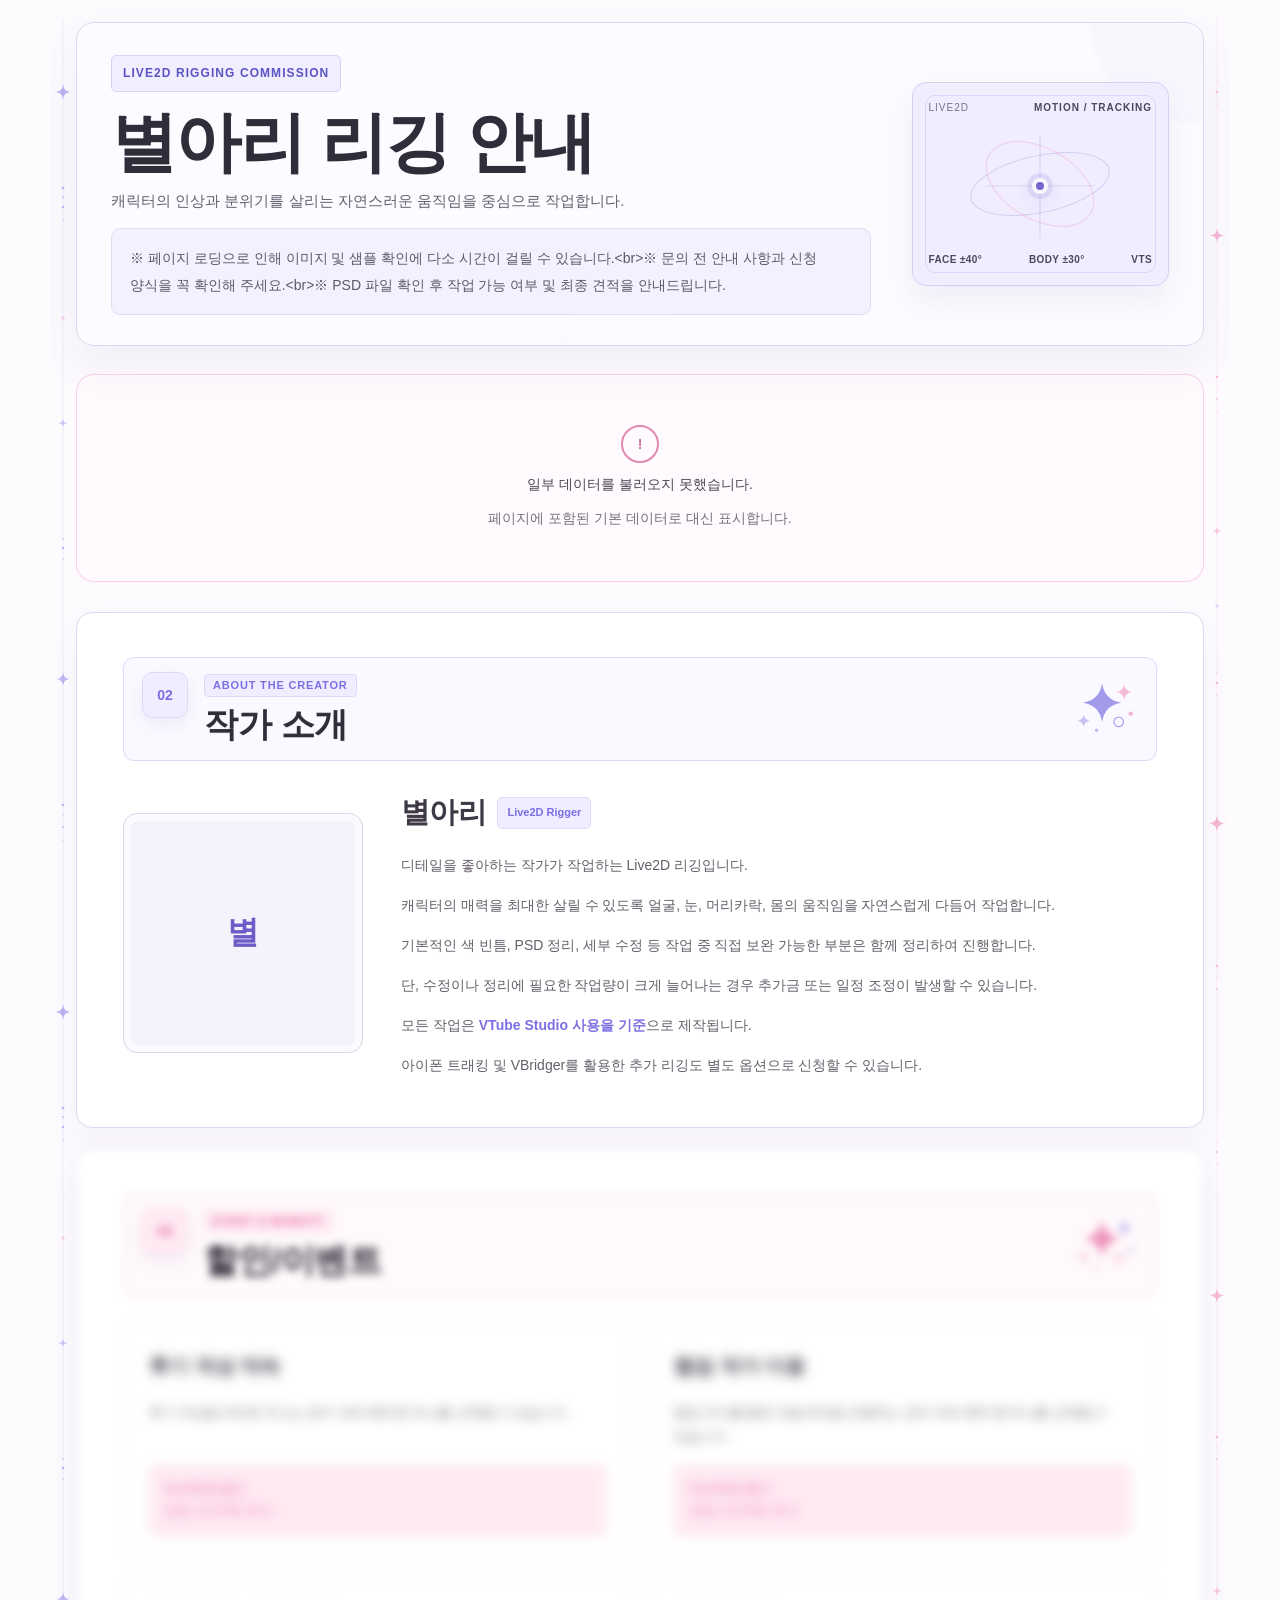
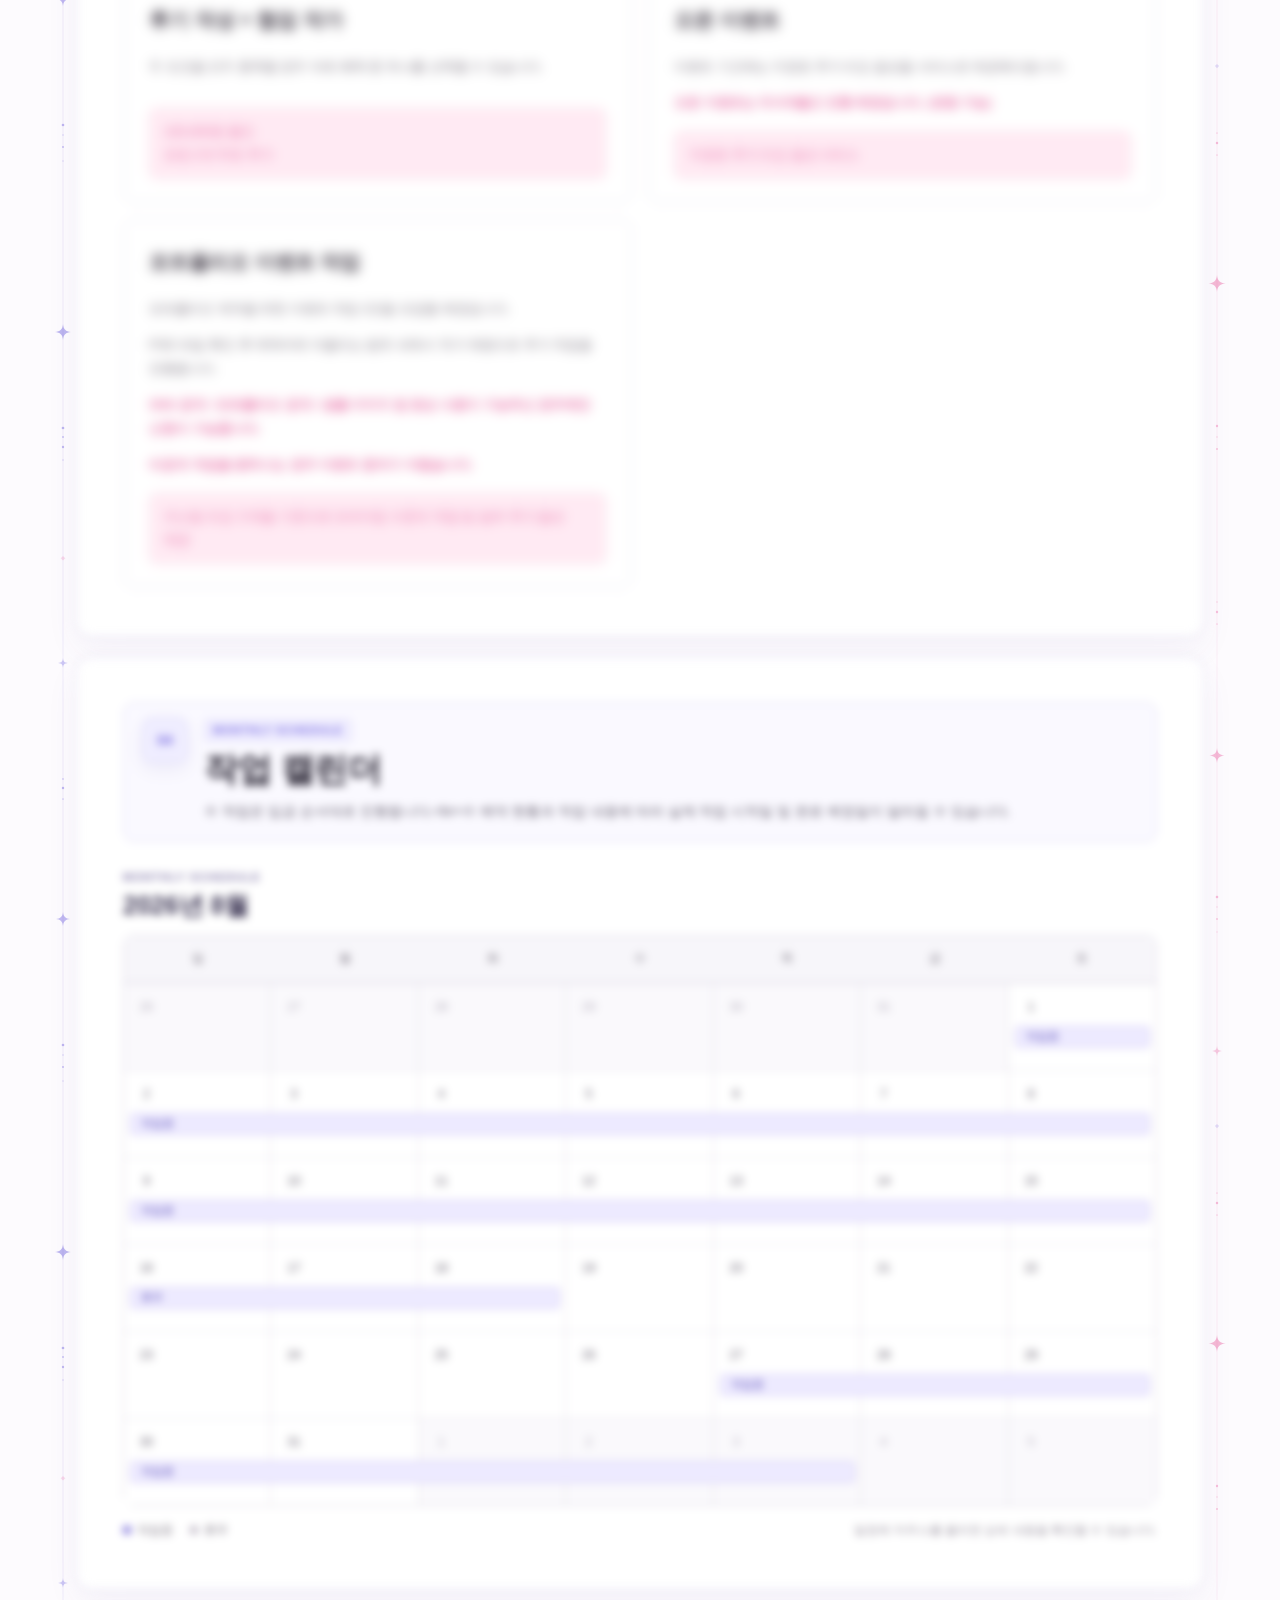
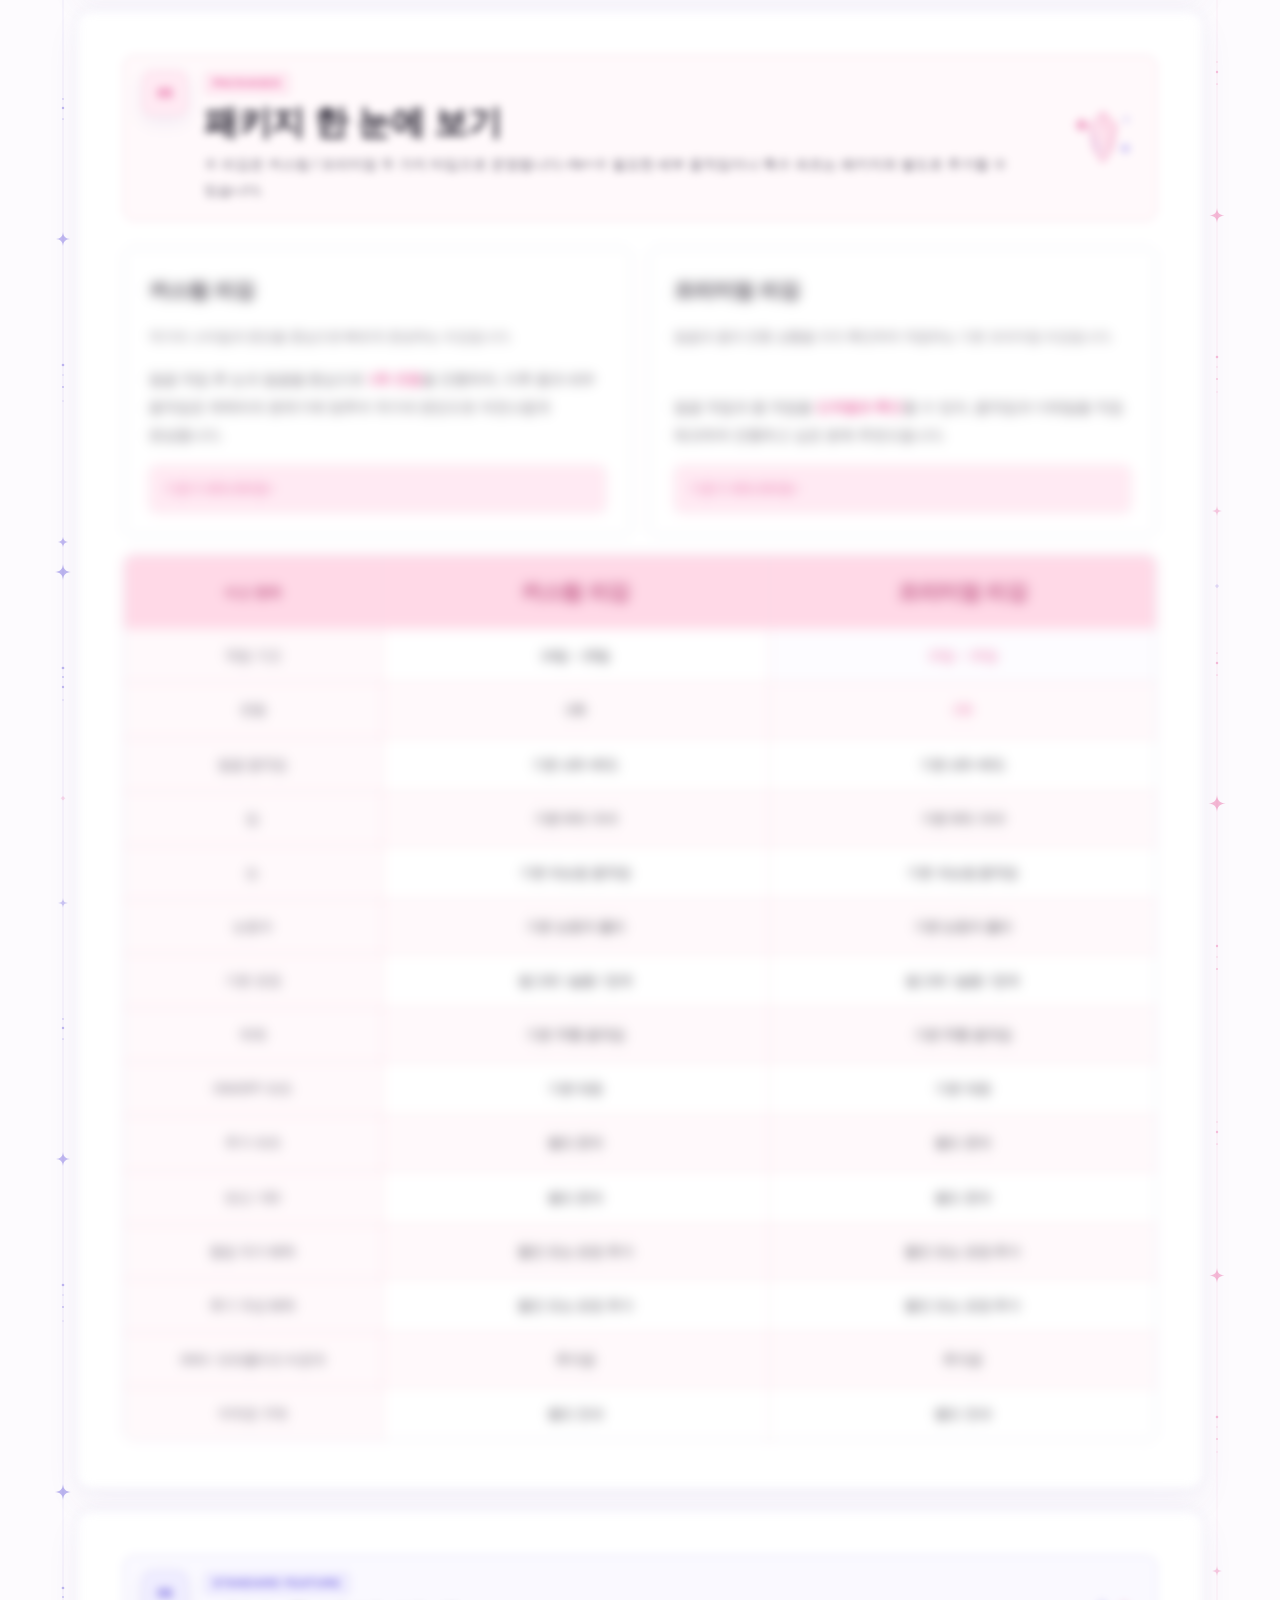
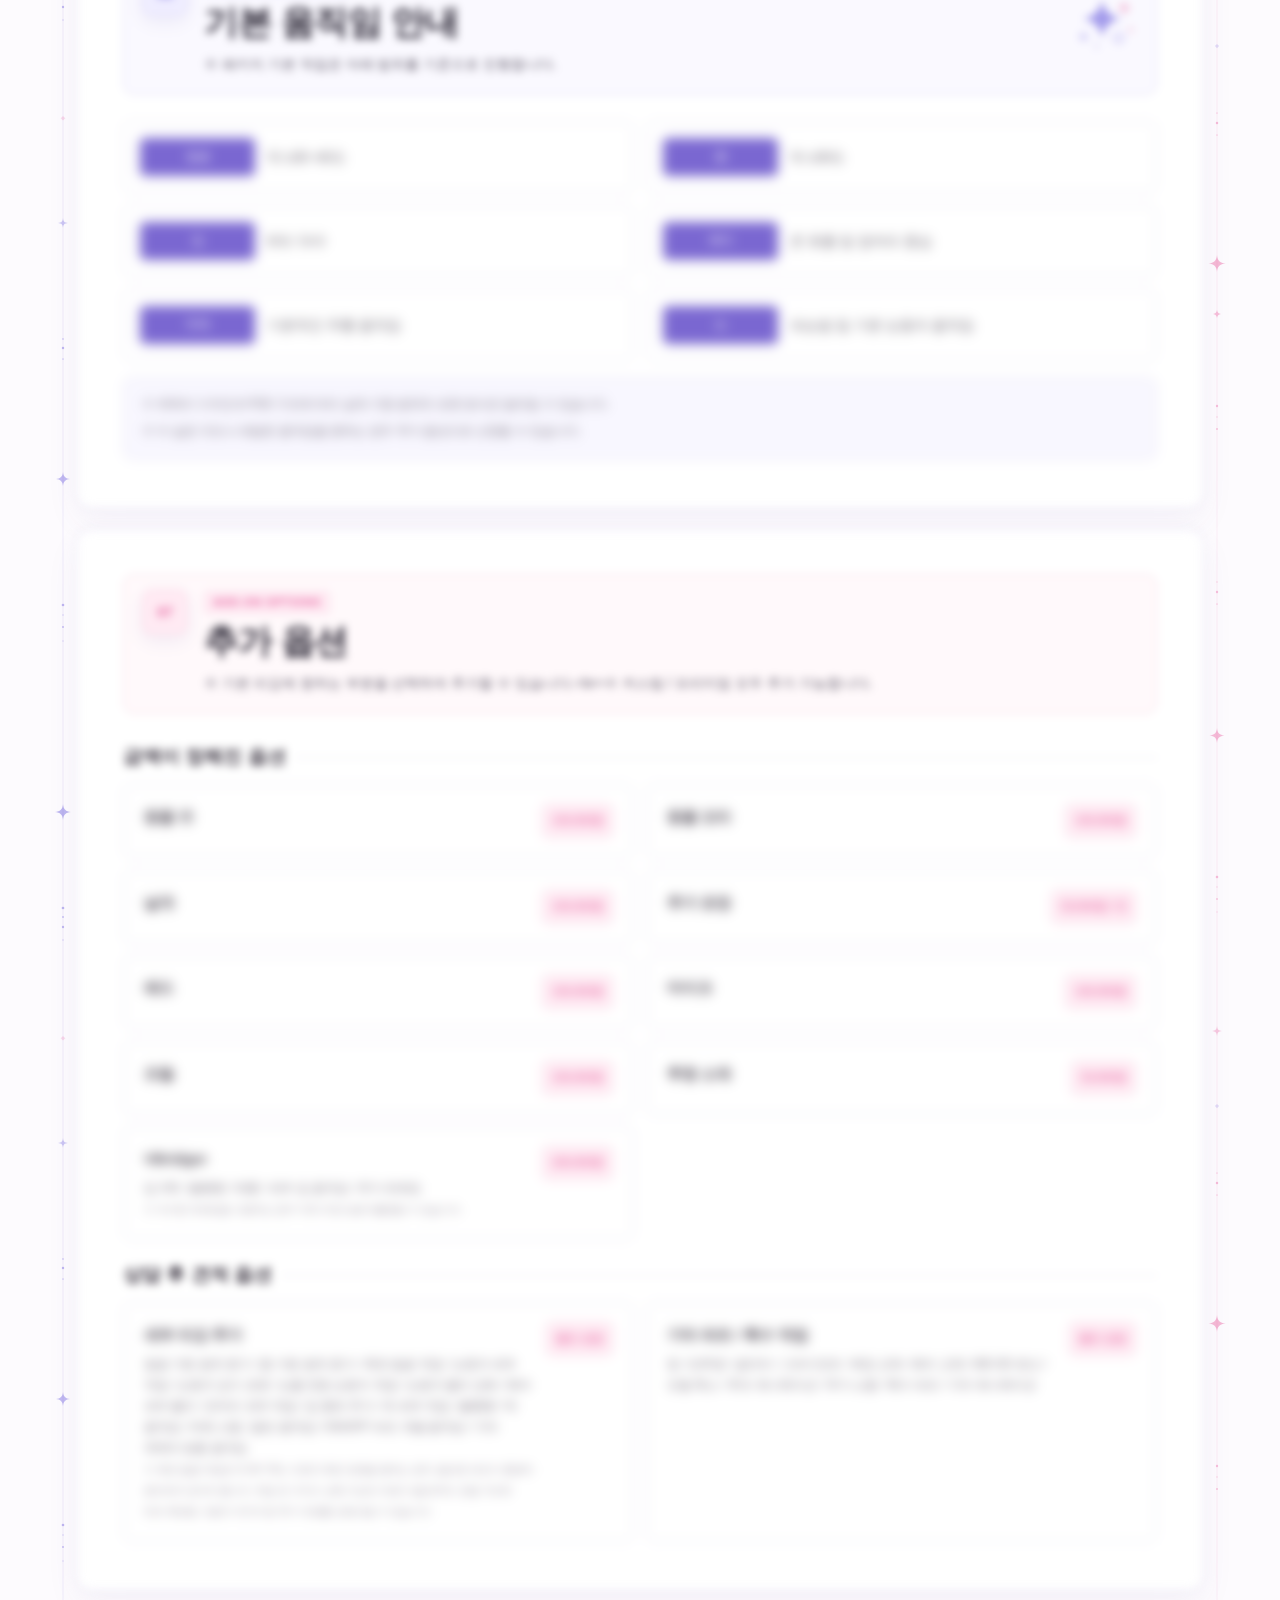
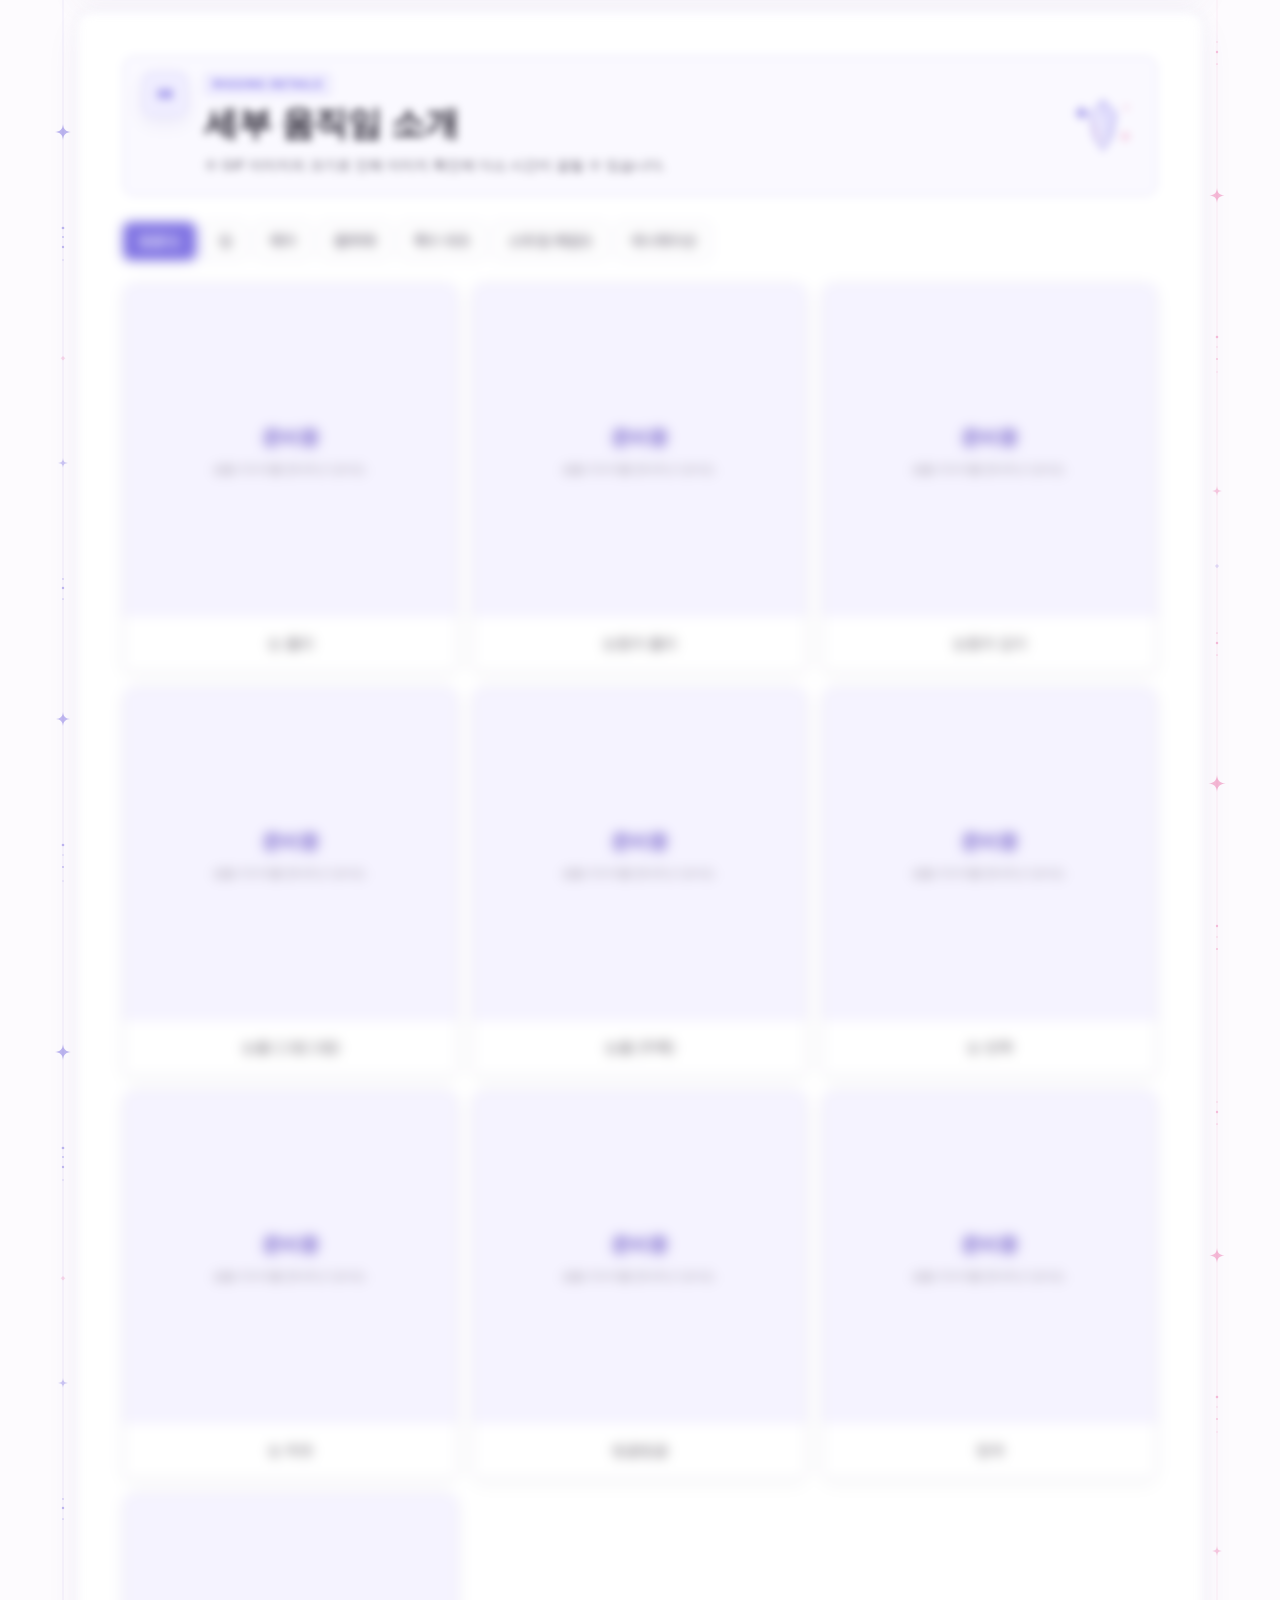
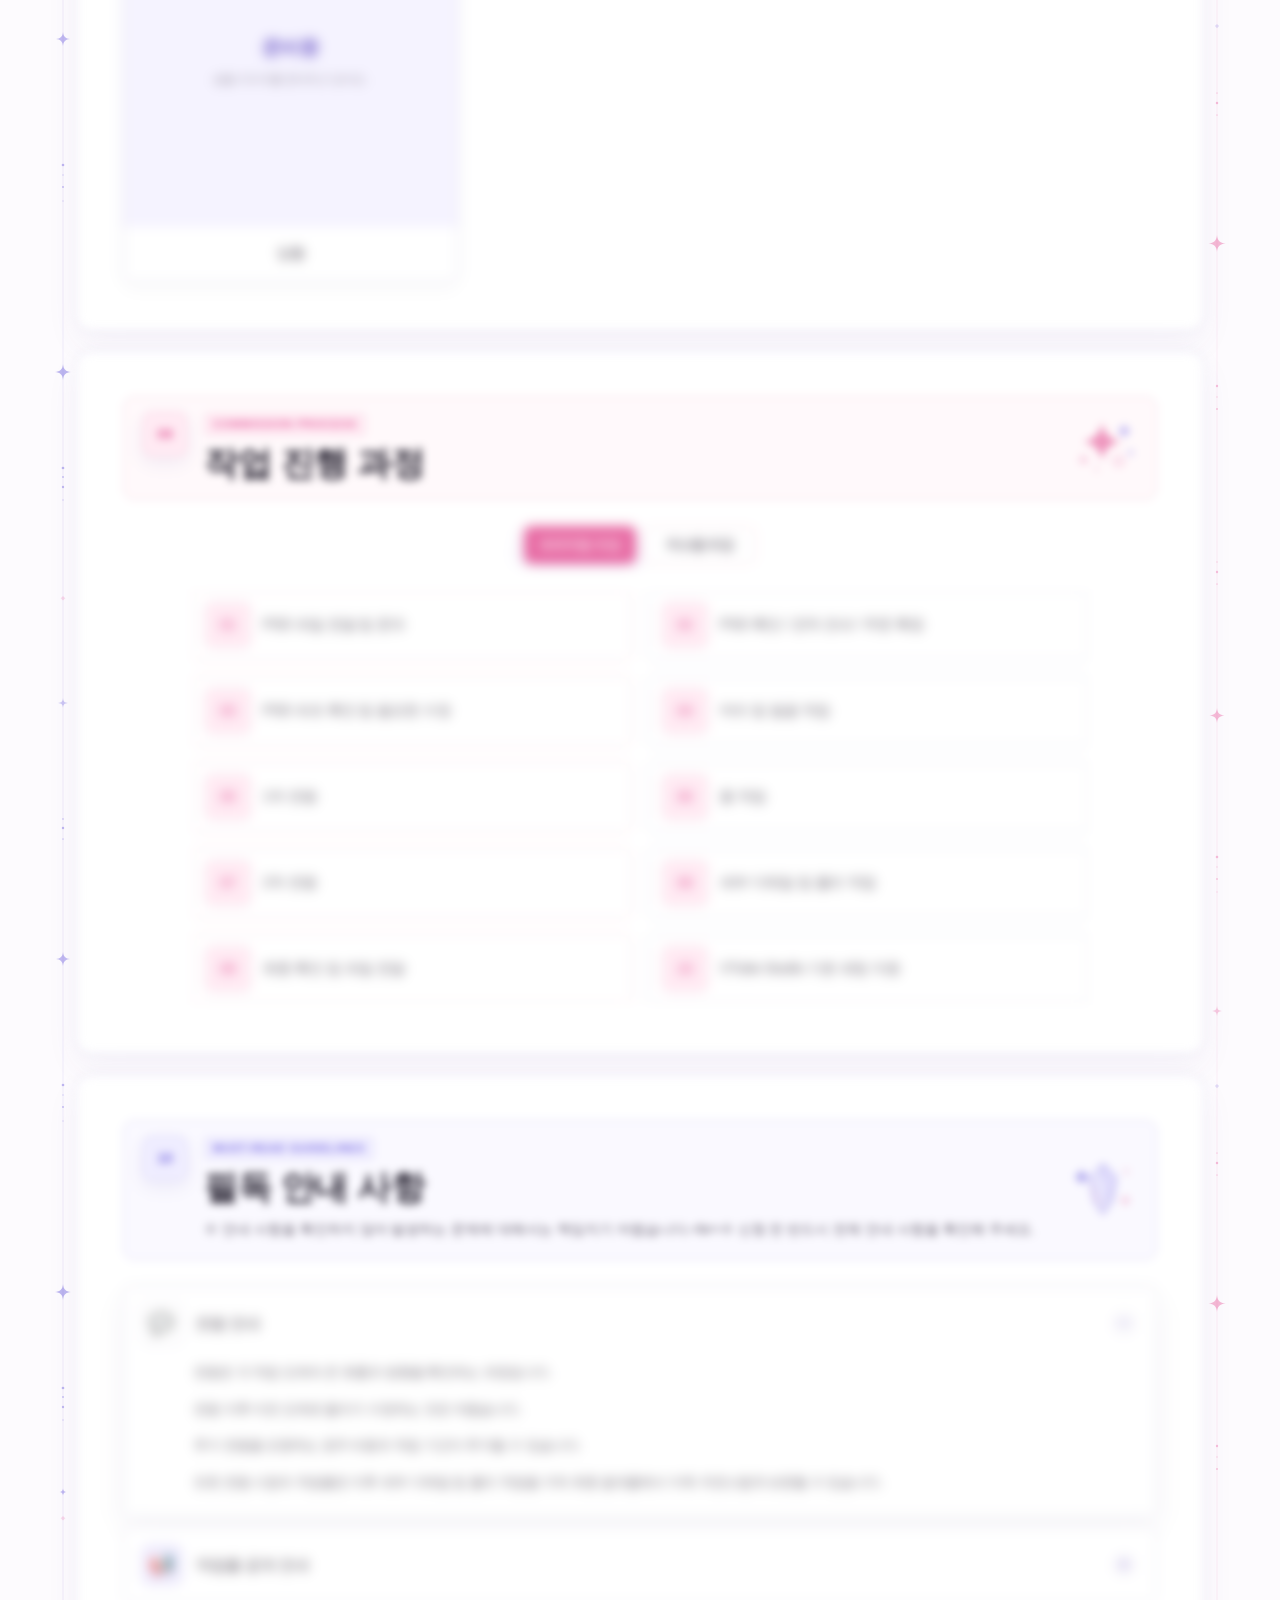
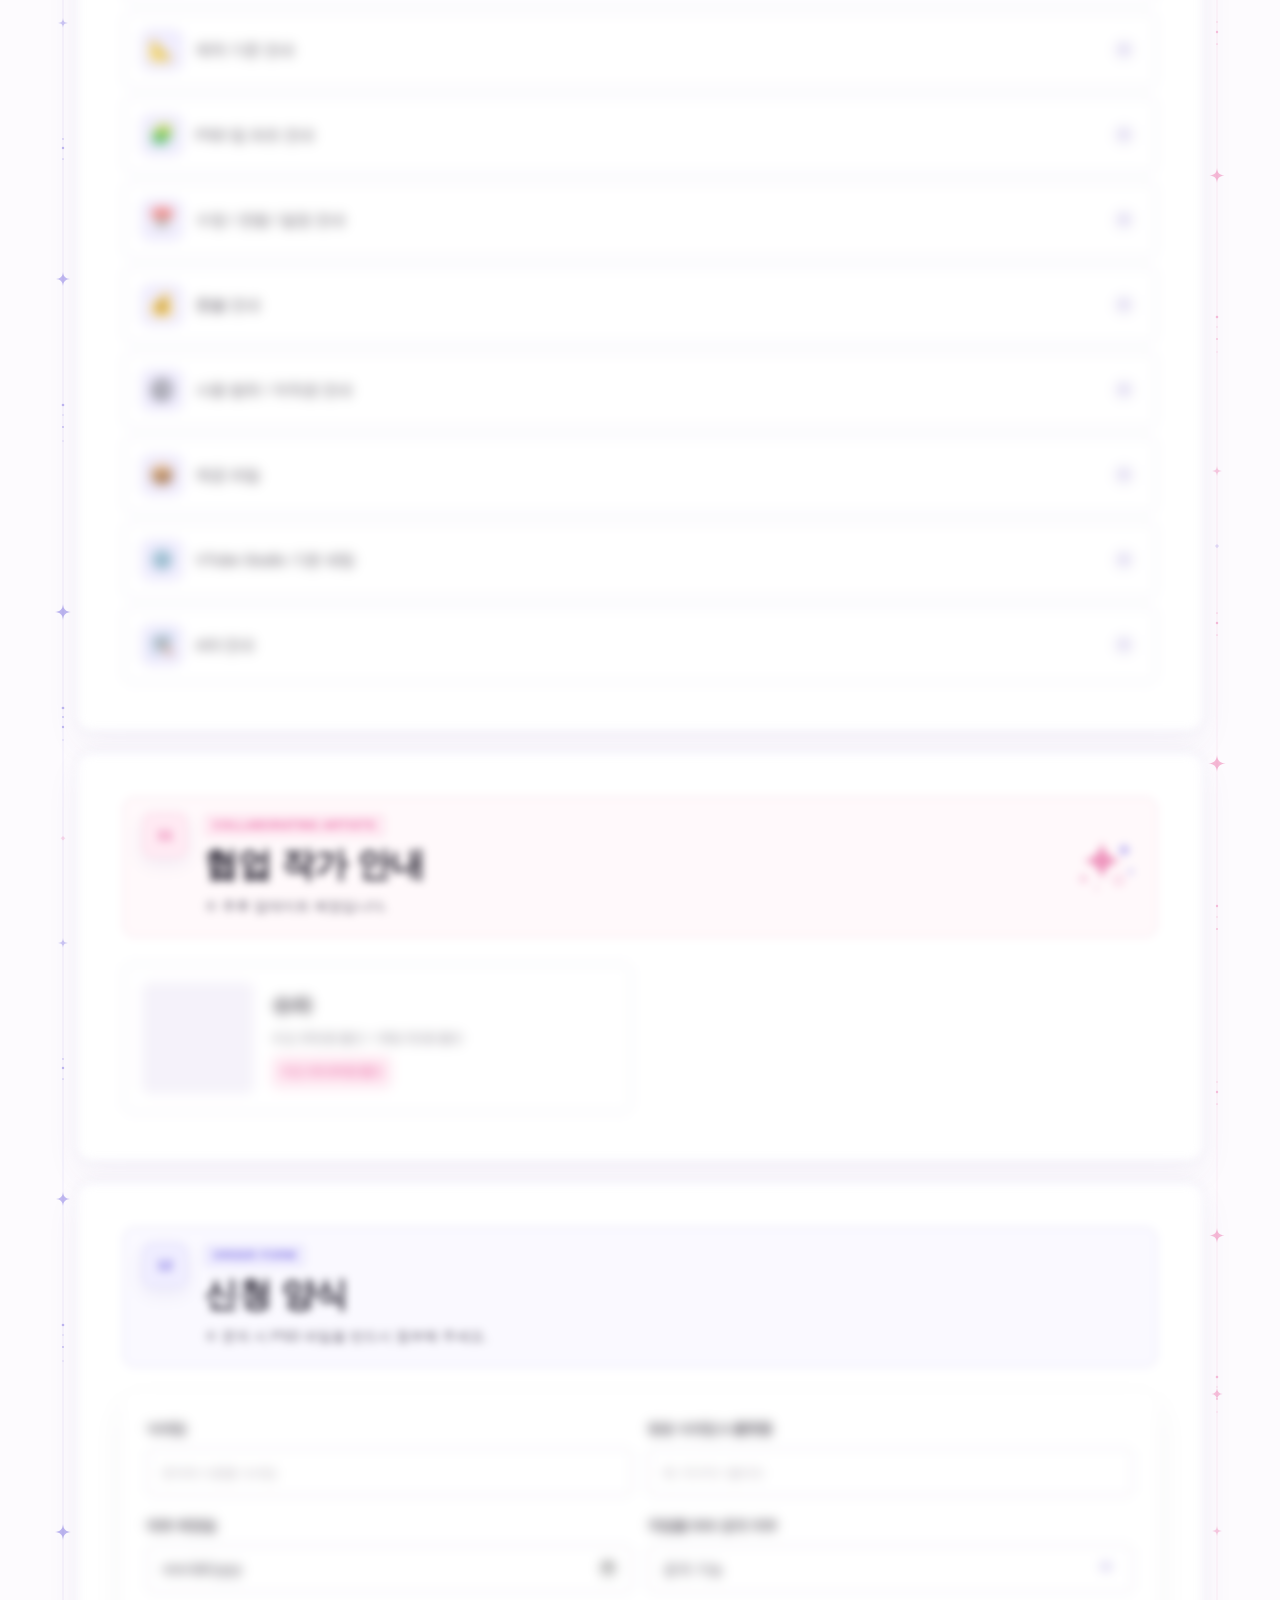
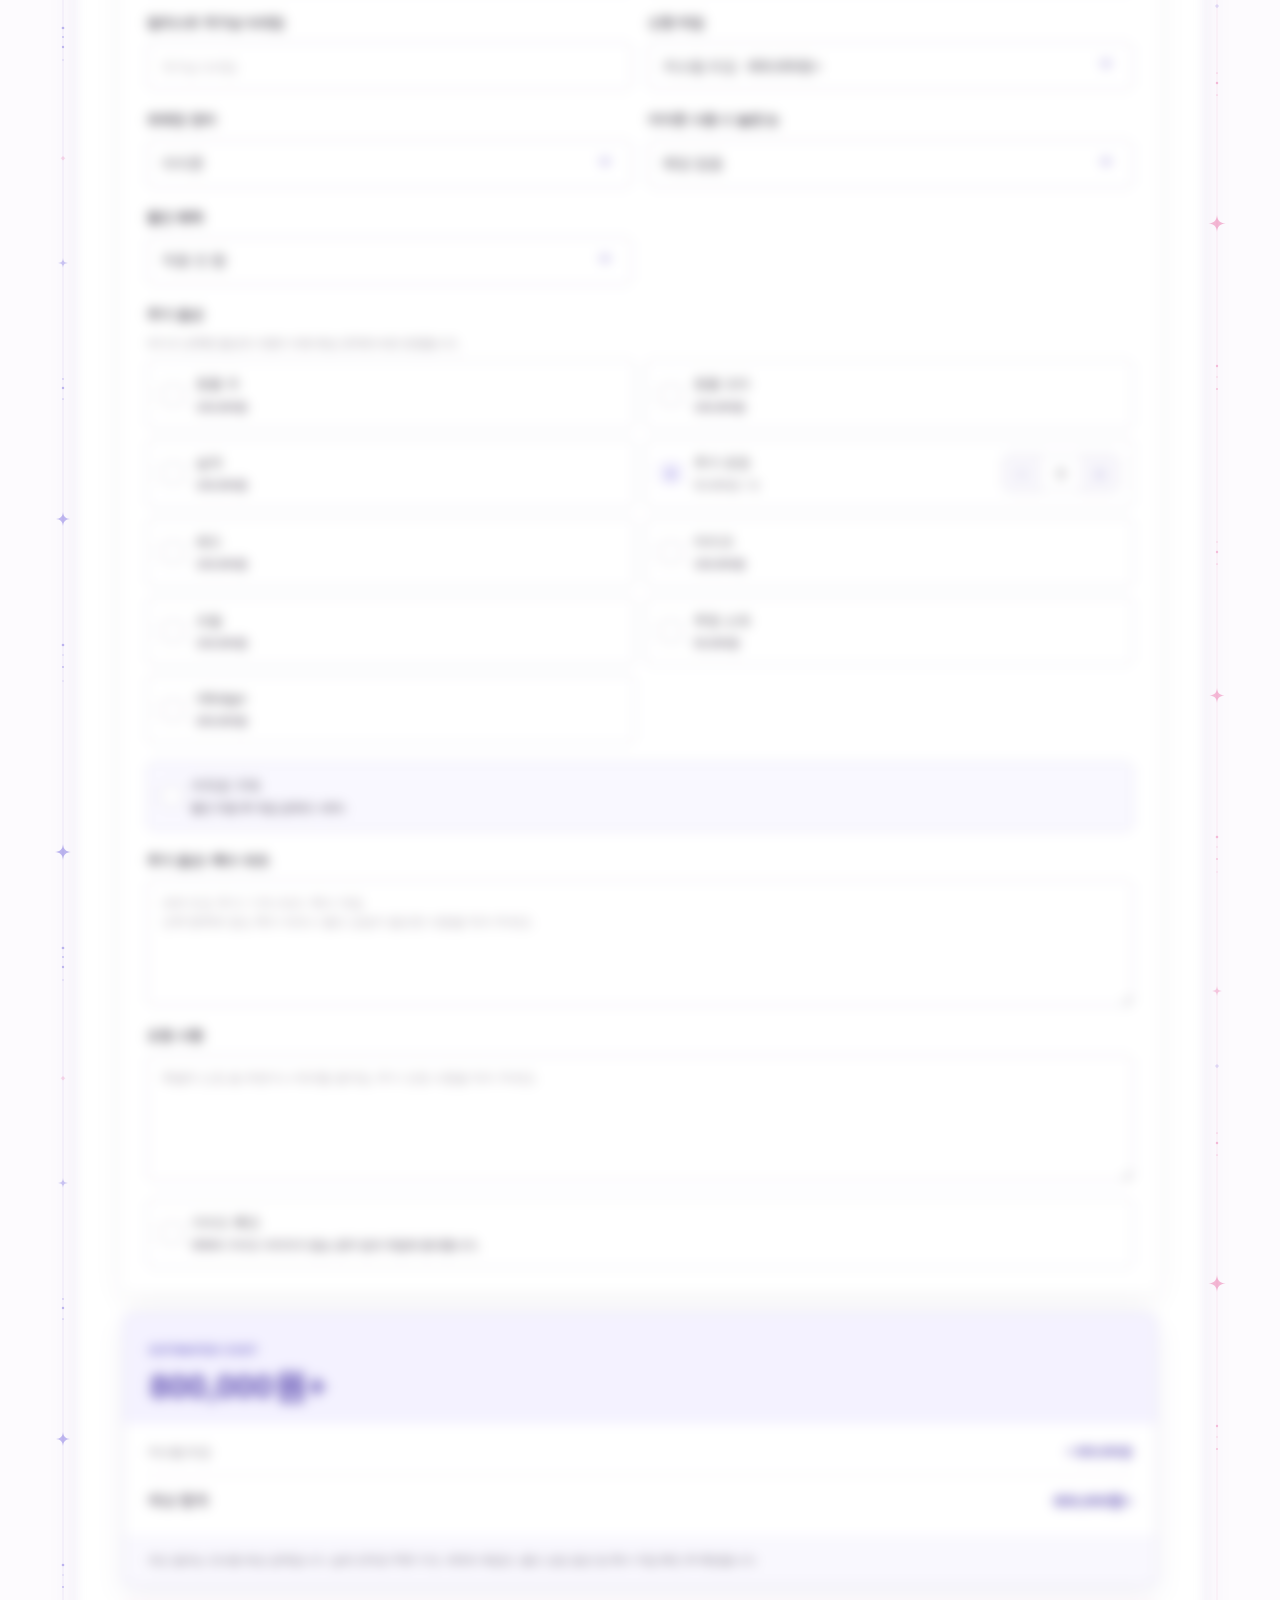
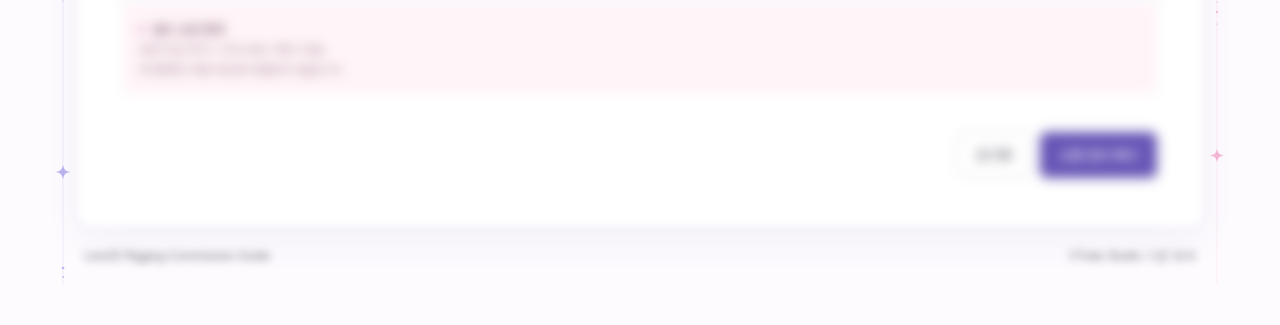
==== commit c21bc72c: "Add files via upload" ====
--- a/index.html
+++ b/index.html
@@ -7,7 +7,6 @@
   <title>별아리 Live2D Rigging</title>
   <link rel="preconnect" href="https://cdn.jsdelivr.net">
   <link rel="stylesheet" href="./rigging.css">
-  <link rel="stylesheet" href="./studio-theme.css">
 </head>
 <body>
   <main id="app" class="page-shell">
--- a/rigging.css
+++ b/rigging.css
@@ -101,21 +101,9 @@
 
 html {
   scroll-behavior: smooth;
-  background: #fff;
 }
 
 body {
-  margin: 0;
-  min-width: 0;
-  background:
-    radial-gradient(circle at 9% 2%, rgba(185, 200, 255, .19), transparent 28rem),
-    radial-gradient(circle at 92% 13%, rgba(238, 131, 178, .12), transparent 26rem),
-    radial-gradient(circle at 73% 39%, rgba(154, 141, 243, .08), transparent 24rem),
-    linear-gradient(180deg, #ffffff 0%, #fcfbff 30%, #fffafd 67%, #ffffff 100%);
-  color: var(--ink-900);
-  font-family: var(--font-body);
-  font-weight: 300;
-  line-height: 1.75;
   word-break: keep-all;
   overflow-wrap: anywhere;
 }
@@ -145,15 +133,6 @@
   display: none !important;
 }
 
-.page-shell {
-  position: relative;
-  width: min(100%, 1180px);
-  min-width: 0;
-  max-width: 1180px;
-  margin: 0 auto;
-  padding: 34px 14px 70px;
-}
-
 .hero,
 .sections,
 .page-footer,
@@ -162,26 +141,7 @@
 }
 
 .hero {
-  position: relative;
-  overflow: hidden;
-  min-height: 330px;
-  padding: 62px 58px 40px;
   border: 1px solid rgba(154, 141, 243, .23);
-  border-radius: 34px;
-  background:
-    linear-gradient(135deg, rgba(255, 255, 255, .98), rgba(248, 247, 255, .96) 55%, rgba(255, 246, 251, .94)),
-    var(--white);
-  box-shadow: var(--shadow);
-  isolation: isolate;
-}
-
-.hero::after {
-  content: '';
-  position: absolute;
-  inset: 16px;
-  border: 1px solid rgba(135, 123, 230, .13);
-  border-radius: 24px;
-  pointer-events: none;
 }
 
 .hero-glow {
@@ -191,63 +151,8 @@
   z-index: -1;
 }
 
-.hero-glow-a {
-  width: 260px;
-  height: 260px;
-  right: -80px;
-  top: -95px;
-  background: rgba(135, 123, 230, .18);
-}
-
-.hero-glow-b {
-  width: 190px;
-  height: 190px;
-  left: 35%;
-  bottom: -120px;
-  background: rgba(238, 131, 178, .13);
-}
-
-.hero-kicker {
-  display: inline-flex;
-  align-items: center;
-  gap: 8px;
-  min-height: 32px;
-  padding: 7px 14px;
-  border-radius: 999px;
-  background: var(--purple-100);
-  color: var(--section-accent, var(--purple-800));
-  font-size: 11px;
+.hero h1 {
   font-weight: 700;
-  letter-spacing: .14em;
-}
-
-.hero h1 {
-  margin: 18px 0 8px;
-  font-family: var(--font-display);
-  font-size: clamp(34px, 6vw, 62px);
-  line-height: 1.08;
-  font-weight: 700;
-  letter-spacing: -.045em;
-  color: var(--ink-900);
-}
-
-.hero-copy {
-  max-width: 690px;
-  margin: 0;
-  color: var(--ink-600);
-  font-size: 15px;
-}
-
-.hero-note {
-  width: min(100%, 770px);
-  margin-top: 24px;
-  padding: 15px 17px;
-  border-left: 4px solid var(--pink-500);
-  border-radius: 0 13px 13px 0;
-  background: rgba(255, 255, 255, .72);
-  color: var(--ink-700);
-  font-size: 12px;
-  line-height: 1.9;
 }
 
 .hero-note:empty {
@@ -259,7 +164,6 @@
   top: 94px;
   left: calc(50% + 606px);
   z-index: 35;
-  display: grid;
   gap: 7px;
   width: 104px;
   padding: 10px;
@@ -274,13 +178,8 @@
   transition: opacity .24s ease, transform .24s ease;
 }
 
-html.is-embedded .side-quick-nav {
-  display: none;
-}
-.side-quick-nav::-webkit-scrollbar {
-  display: none;
-}
-
+html.is-embedded .side-quick-nav,
+.side-quick-nav::-webkit-scrollbar,
 .side-quick-nav:empty {
   display: none;
 }
@@ -349,10 +248,6 @@
   font-weight: 500;
 }
 
-.state-panel span {
-  font-size: 12px;
-}
-
 .state-panel-error {
   border-color: rgba(240, 108, 172, .28);
   background: #fffafd;
@@ -375,7 +270,6 @@
   border: 3px solid var(--purple-100);
   border-top-color: var(--purple-600);
   border-radius: 50%;
-  animation: spin .8s linear infinite;
 }
 
 @keyframes spin {
@@ -384,17 +278,11 @@
 
 .sections {
   display: grid;
-  gap: 26px;
-  margin-top: 26px;
 }
 
 .content-section {
   scroll-margin-top: 20px;
-  padding: 42px 44px 46px;
   border: 1px solid var(--line);
-  border-radius: var(--radius-xl);
-  background: rgba(255, 255, 255, .96);
-  box-shadow: var(--shadow-soft);
 }
 
 .content-section:empty {
@@ -403,59 +291,24 @@
 
 .section-head {
   display: grid;
-  grid-template-columns: 52px minmax(0, 1fr);
-  gap: 17px;
   align-items: start;
-  margin-bottom: 28px;
-  padding-bottom: 24px;
-  border-bottom: 1px solid var(--line-strong);
 }
 
 .section-index {
-  display: grid;
-  place-items: center;
-  width: 52px;
-  height: 52px;
-  border-radius: 16px;
-  background: linear-gradient(135deg, var(--panel-purple), var(--panel-pink));
-  color: var(--white);
   font-family: var(--font-display);
-  font-size: 18px;
-  font-weight: 700;
-}
-
-.section-title-wrap {
-  min-width: 0;
-}
-
-.section-sub {
-  margin-bottom: 2px;
-  color: var(--purple-700);
-  font-size: 10px;
-  font-weight: 700;
-  letter-spacing: .14em;
-  text-transform: uppercase;
 }
 
 .section-title {
-  margin: 0;
-  font-family: var(--font-display);
-  font-size: clamp(25px, 4vw, 34px);
   line-height: 1.2;
   font-weight: 700;
-  letter-spacing: -.025em;
 }
 
 .section-desc {
   margin: 9px 0 0;
-  color: var(--ink-600);
-  font-size: 12px;
-  line-height: 1.85;
 }
 
 .section-desc strong,
 .rich-text strong {
-  color: var(--section-accent, var(--pink-700));
   font-weight: 700;
 }
 
@@ -467,17 +320,11 @@
 
 .profile-card {
   display: grid;
-  grid-template-columns: 180px minmax(0, 1fr);
-  gap: 30px;
   align-items: center;
 }
 
 .profile-photo {
-  position: relative;
-  overflow: hidden;
   aspect-ratio: 1 / 1;
-  border-radius: 26px;
-  background: linear-gradient(145deg, var(--purple-100), var(--pink-100));
   border: 1px solid var(--line);
 }
 
@@ -507,23 +354,11 @@
 
 .profile-name h3 {
   margin: 0;
-  font-family: var(--font-display);
-  font-size: 27px;
 }
 
 .profile-badge {
   padding: 5px 9px;
-  border-radius: 999px;
-  background: var(--purple-100);
-  color: var(--section-accent, var(--purple-800));
-  font-size: 10px;
   font-weight: 700;
-}
-
-.rich-text {
-  color: var(--ink-700);
-  font-size: 13px;
-  line-height: 2;
 }
 
 .rich-text p {
@@ -538,44 +373,20 @@
 .collab-grid {
   display: grid;
   grid-template-columns: repeat(2, minmax(0, 1fr));
-  gap: 14px;
 }
 
 .event-card {
   display: grid;
-  min-height: 210px;
   grid-template-rows: auto 1fr auto;
-  gap: 14px;
-  padding: 24px;
   border: 1px solid var(--line);
-  border-radius: var(--radius-lg);
-  background: linear-gradient(145deg, #fff, #fdfbff);
-}
-
-.event-card:first-child {
-  border-color: rgba(240, 108, 172, .30);
-  background: linear-gradient(145deg, #fff, #fff8fc);
 }
 
 .event-card h3 {
   margin: 0;
   font-family: var(--font-display);
-  font-size: 19px;
-}
-
-.event-card .event-desc {
-  color: var(--ink-600);
-  font-size: 12px;
-  line-height: 1.9;
 }
 
 .event-benefit {
-  padding: 12px 14px;
-  border-radius: 13px;
-  background: linear-gradient(135deg, var(--purple-100), var(--sky-100));
-  color: var(--purple-900);
-  font-size: 12px;
-  font-weight: 500;
   line-height: 1.75;
 }
 
@@ -584,90 +395,54 @@
   align-items: center;
   justify-content: space-between;
   gap: 12px;
-  margin-bottom: 16px;
 }
 
 .calendar-toolbar strong {
   font-family: var(--font-display);
-  font-size: 20px;
 }
 
 .calendar-controls {
   display: flex;
-  gap: 6px;
 }
 
 .icon-button {
   display: grid;
   place-items: center;
-  width: 36px;
-  height: 36px;
   border: 1px solid var(--line);
-  border-radius: 12px;
-  background: var(--white);
-  color: var(--ink-700);
   cursor: pointer;
 }
 
 .icon-button:hover,
 .icon-button:focus-visible {
-  border-color: var(--purple-300);
   color: var(--section-accent, var(--purple-800));
   outline: none;
 }
 
 .calendar-shell {
-  overflow: hidden;
   border: 1px solid var(--line);
-  border-radius: var(--radius-lg);
-}
-
-.calendar-weekdays,
+}
+
 .calendar-grid {
   display: grid;
   grid-template-columns: repeat(7, minmax(0, 1fr));
 }
 
 .calendar-weekdays span {
-  padding: 11px 4px;
-  background: var(--lavender-50);
-  color: var(--ink-500);
-  font-size: 10px;
-  font-weight: 500;
   text-align: center;
 }
 
 .calendar-day {
   position: relative;
-  min-height: 91px;
-  padding: 10px 8px 8px;
-  border-top: 1px solid var(--line);
-  border-right: 1px solid var(--line);
-  background: var(--white);
 }
 
 .calendar-day:nth-child(7n) {
   border-right: 0;
-}
-
-.calendar-day.is-muted {
-  background: #fdfcff;
 }
 
 .calendar-number {
   display: inline-grid;
   place-items: center;
-  width: 25px;
-  height: 25px;
   border-radius: 50%;
-  color: var(--ink-700);
-  font-size: 10px;
-  font-weight: 500;
-}
-
-.calendar-day.is-today .calendar-number {
-  background: linear-gradient(135deg, var(--panel-purple), var(--panel-pink));
-  color: var(--white);
 }
 
 .calendar-entry {
@@ -676,7 +451,6 @@
   margin-top: 5px;
   padding: 5px 6px;
   border-radius: 8px;
-  background: linear-gradient(135deg, var(--purple-100), var(--sky-100));
   color: var(--purple-900);
   font-size: 9px;
   line-height: 1.4;
@@ -691,9 +465,6 @@
   display: flex;
   flex-wrap: wrap;
   gap: 9px 17px;
-  margin-top: 13px;
-  color: var(--ink-600);
-  font-size: 10px;
 }
 
 .legend-item {
@@ -706,7 +477,6 @@
   width: 8px;
   height: 8px;
   border-radius: 50%;
-  background: var(--purple-500);
 }
 
 .legend-dot.off {
@@ -714,7 +484,6 @@
 }
 
 .schedule-list {
-  display: grid;
   gap: 8px;
   margin-top: 18px;
 }
@@ -741,8 +510,6 @@
   min-height: 28px;
   padding: 4px 10px;
   border-radius: 999px;
-  background: linear-gradient(135deg, var(--purple-100), var(--sky-100));
-  color: var(--purple-900);
   font-size: 9px;
   font-weight: 700;
 }
@@ -756,27 +523,27 @@
 .rights-table-wrap {
   overflow-x: auto;
   border: 1px solid var(--line);
-  border-radius: var(--radius-lg);
-}
-
-.package-table,
-.rights-table {
+}
+
+.package-table {
   width: 100%;
   min-width: 700px;
   border-collapse: collapse;
   table-layout: fixed;
 }
 
+.rights-table {
+  width: 100%;
+  border-collapse: collapse;
+  table-layout: fixed;
+}
+
 .package-table th,
 .package-table td,
 .rights-table th,
 .rights-table td {
-  padding: 14px 16px;
-  border-right: 1px dotted var(--line-strong);
-  border-bottom: 1px dotted var(--line-strong);
   text-align: center;
   vertical-align: middle;
-  font-size: 11px;
 }
 
 .package-table th:last-child,
@@ -793,36 +560,18 @@
   border-bottom: 0;
 }
 
-.package-table thead th {
-  padding: 22px 18px;
-  background: linear-gradient(135deg, var(--panel-purple), var(--panel-pink));
-  color: var(--white);
-}
-
 .package-table thead th:first-child {
   width: 25%;
-  background: linear-gradient(135deg, #766bd0, #d978aa);
-  color: #fff;
-}
-
-.package-table tbody th {
-  background: var(--section-soft, #FFF9FB);
-  color: var(--studio-text, #5D5867);
-  font-weight: 500;
 }
 
 .package-name {
   display: block;
-  font-family: var(--font-display);
-  font-size: 20px;
   font-weight: 700;
 }
 
 .package-price {
   display: block;
   margin-top: 5px;
-  color: #eadfff;
-  font-size: 11px;
 }
 
 .package-highlight {
@@ -866,7 +615,6 @@
 .scope-grid {
   display: grid;
   grid-template-columns: repeat(2, minmax(0, 1fr));
-  gap: 10px;
 }
 
 .scope-row {
@@ -874,30 +622,18 @@
   grid-template-columns: 115px minmax(0, 1fr);
   gap: 12px;
   align-items: center;
-  min-height: 68px;
   padding: 14px 16px;
   border: 1px solid var(--line);
-  border-radius: var(--radius-md);
-  background: #fff;
 }
 
 .scope-label {
   display: inline-flex;
   align-items: center;
   justify-content: center;
-  min-height: 36px;
   padding: 7px 10px;
-  border-radius: 10px;
-  background: linear-gradient(135deg, var(--panel-purple), var(--panel-pink));
   color: var(--white);
-  font-size: 10px;
   font-weight: 500;
   text-align: center;
-}
-
-.scope-value {
-  color: var(--ink-700);
-  font-size: 12px;
 }
 
 .note-strip {
@@ -905,11 +641,6 @@
   gap: 6px;
   margin-top: 16px;
   padding: 16px 18px;
-  border-left: 3px solid var(--purple-500);
-  border-radius: 0 14px 14px 0;
-  background: var(--lavender-50);
-  color: var(--ink-600);
-  font-size: 11px;
 }
 
 .addon-groups {
@@ -923,7 +654,6 @@
   gap: 10px;
   margin: 0 0 10px;
   font-family: var(--font-display);
-  font-size: 18px;
 }
 
 .addon-group-title::after {
@@ -936,107 +666,43 @@
 .addon-grid {
   display: grid;
   grid-template-columns: repeat(2, minmax(0, 1fr));
-  gap: 10px;
 }
 
 .addon-card {
   display: grid;
   grid-template-columns: minmax(0, 1fr) auto;
   gap: 12px;
-  padding: 18px;
   border: 1px solid var(--line);
-  border-radius: var(--radius-md);
-  background: #fff;
 }
 
 .addon-title {
   margin: 0 0 5px;
-  color: var(--ink-800);
-  font-size: 13px;
-  font-weight: 500;
-}
-
-.addon-card:hover .addon-title,
-.addon-card.is-motion-hover .addon-title {
-  color: var(--section-accent, var(--purple-800));
-}
-
-.addon-desc {
-  color: var(--ink-600);
-  font-size: 10px;
-  line-height: 1.8;
 }
 
 .addon-price {
   align-self: start;
   padding: 6px 9px;
-  border: 1px solid var(--section-line, var(--line));
-  border-radius: 999px;
-  background: var(--section-chip, var(--purple-100));
-  color: var(--section-accent, var(--purple-900));
-  font-size: 10px;
   font-weight: 700;
   white-space: nowrap;
 }
 
-.addon-card.consult .addon-price {
-  background: var(--pink-100);
-  color: var(--section-accent, var(--pink-700));
-}
-
 .sample-tabs,
 .process-tabs {
-  display: flex;
-  gap: 7px;
-  overflow-x: auto;
-  margin-bottom: 17px;
   padding-bottom: 3px;
-  scrollbar-width: none;
-}
-
-.sample-tabs::-webkit-scrollbar,
-.process-tabs::-webkit-scrollbar {
-  display: none;
 }
 
 .tab-button {
-  flex: 0 0 auto;
-  min-height: 36px;
-  padding: 7px 13px;
-  border: 1px solid var(--line);
-  border-radius: 999px;
-  background: #fff;
-  color: var(--ink-600);
-  font-size: 10px;
-  font-weight: 500;
   cursor: pointer;
-}
-
-.tab-button.is-active {
-  border-color: var(--purple-600);
-  background: var(--purple-600);
-  color: #fff;
 }
 
 .sample-grid {
   display: grid;
   grid-template-columns: repeat(3, minmax(0, 1fr));
-  gap: 12px;
 }
 
 .sample-stage {
   opacity: 1;
   transform: translateY(0);
-  transition: opacity .18s ease, transform .18s ease;
-}
-
-.sample-stage.is-switching-out {
-  opacity: 0;
-  transform: translateY(8px);
-}
-
-.sample-stage.is-switching-in {
-  animation: sampleStageIn .4s cubic-bezier(.22, .72, .2, 1) both;
 }
 
 .sample-stage.is-switching-in .sample-card {
@@ -1060,26 +726,13 @@
 }
 
 .sample-card {
-  overflow: hidden;
   border: 1px solid var(--line);
-  border-radius: var(--radius-md);
-  background: #fff;
 }
 
 .sample-media {
   display: grid;
   place-items: center;
-  aspect-ratio: 4 / 3;
   overflow: hidden;
-  background:
-    linear-gradient(135deg, rgba(165, 131, 235, .18), rgba(240, 108, 172, .08)),
-    #faf7fd;
-}
-
-.sample-media img {
-  width: 100%;
-  height: 100%;
-  object-fit: cover;
 }
 
 .sample-placeholder {
@@ -1097,14 +750,6 @@
 
 .sample-placeholder span {
   color: var(--ink-500);
-  font-size: 9px;
-}
-
-.sample-caption {
-  padding: 12px 13px;
-  color: var(--ink-800);
-  font-size: 11px;
-  font-weight: 500;
 }
 
 .sample-media img[data-sample-image] {
@@ -1239,61 +884,32 @@
 
 .process-list {
   display: grid;
-  grid-template-columns: repeat(2, minmax(0, 1fr));
-  gap: 14px;
-  width: min(100%, 900px);
-  margin: 0 auto;
   counter-reset: process;
 }
 
 .process-step {
   display: grid;
-  grid-template-columns: 48px minmax(0, 1fr);
-  gap: 12px;
   align-items: center;
-  min-height: 76px;
-  padding: 12px 14px;
   border: 1px solid var(--line);
-  border-radius: 18px;
-  background: #fbfaff;
-  box-shadow: 0 6px 18px rgba(113, 95, 159, .035);
-}
-
-.process-step::after {
-  display: none;
 }
 
 .process-number {
   display: grid;
   place-items: center;
-  width: 48px;
-  height: 48px;
   border: 1px solid var(--purple-300);
-  border-radius: 14px;
-  background: var(--white);
-  color: var(--section-accent, var(--purple-800));
-  font-size: 13px;
   font-weight: 700;
 }
 
 .process-content {
-  padding: 0;
-  background: transparent;
-  color: var(--ink-700);
-  font-size: 15px;
   line-height: 1.55;
 }
 
 .notice-list {
   display: grid;
-  gap: 10px;
 }
 
 .notice-item {
-  overflow: hidden;
   border: 1px solid var(--line);
-  border-radius: var(--radius-md);
-  background: #fff;
 }
 
 .notice-summary {
@@ -1302,7 +918,6 @@
   gap: 12px;
   align-items: center;
   width: 100%;
-  min-height: 68px;
   padding: 12px 16px;
   border: 0;
   background: transparent;
@@ -1314,18 +929,11 @@
 .notice-icon {
   display: grid;
   place-items: center;
-  width: 38px;
-  height: 38px;
-  border-radius: 12px;
-  background: linear-gradient(135deg, #8176df 0%, #9d8bed 48%, #e27eac 100%);
-  color: #fff;
   font-family: 'Apple Color Emoji', 'Segoe UI Emoji', 'Noto Color Emoji', sans-serif;
-  font-size: 17px;
   font-weight: 400;
 }
 
 .notice-summary strong {
-  font-size: 12px;
   font-weight: 500;
 }
 
@@ -1359,17 +967,13 @@
   display: grid;
   grid-template-rows: 0fr;
   opacity: .25;
-  color: var(--ink-600);
-  font-size: 11px;
   line-height: 1.95;
-  transition: grid-template-rows .46s cubic-bezier(.22, .72, .2, 1), opacity .3s ease;
 }
 
 .notice-body-inner {
   min-height: 0;
   overflow: hidden;
   padding: 0 18px 0 70px;
-  transition: padding .46s cubic-bezier(.22, .72, .2, 1);
 }
 
 .notice-item.is-open .notice-body {
@@ -1377,10 +981,6 @@
   opacity: 1;
 }
 
-.notice-item.is-open .notice-body-inner {
-  padding-bottom: 19px;
-}
-
 .rights-table-wrap {
   margin-top: 18px;
 }
@@ -1390,7 +990,6 @@
 }
 
 .rights-table thead th {
-  background: linear-gradient(135deg, var(--panel-purple), var(--panel-pink));
   color: #fff;
   font-weight: 500;
 }
@@ -1438,12 +1037,8 @@
   grid-template-columns: 112px minmax(0, 1fr);
   gap: 18px;
   align-items: center;
-  padding: 16px;
   border: 1px solid var(--line);
-  border-radius: var(--radius-lg);
-  background: #fff;
   text-decoration: none;
-  transition: transform .2s ease, border-color .2s ease, box-shadow .2s ease;
 }
 
 .collab-card:hover,
@@ -1456,9 +1051,6 @@
 
 .collab-thumb {
   overflow: hidden;
-  aspect-ratio: 4 / 3;
-  border-radius: 15px;
-  background: var(--lavender-50);
 }
 
 .collab-thumb img {
@@ -1470,12 +1062,9 @@
 .collab-card h3 {
   margin: 0 0 4px;
   font-family: var(--font-display);
-  font-size: 19px;
 }
 
 .collab-desc {
-  color: var(--ink-600);
-  font-size: 10px;
   line-height: 1.7;
 }
 
@@ -1483,44 +1072,31 @@
   display: inline-flex;
   margin-top: 8px;
   padding: 5px 8px;
-  border-radius: 999px;
-  background: var(--pink-100);
-  color: var(--section-accent, var(--pink-700));
-  font-size: 9px;
   font-weight: 700;
 }
 
-.form-shell,
+.form-shell {
+  display: grid;
+}
+
 .calc-shell {
-  display: grid;
   gap: 20px;
 }
 
 .form-grid {
   display: grid;
   grid-template-columns: repeat(2, minmax(0, 1fr));
-  gap: 14px;
 }
 
 .field {
   display: grid;
-  gap: 7px;
 }
 
 .field.full {
   grid-column: 1 / -1;
 }
 
-.field label,
-.field-label {
-  color: var(--ink-800);
-  font-size: 10px;
-  font-weight: 500;
-}
-
 .field-note {
-  color: var(--ink-500);
-  font-size: 9px;
   line-height: 1.7;
 }
 
@@ -1529,37 +1105,16 @@
 .textarea-input {
   width: 100%;
   border: 1px solid var(--line-strong);
-  border-radius: 12px;
-  background: #fff;
-  color: var(--ink-800);
   outline: none;
-  transition: border-color .2s ease, box-shadow .2s ease;
-}
-
-.text-input,
-.select-input {
-  height: 46px;
-  padding: 0 13px;
 }
 
 .textarea-input {
-  min-height: 116px;
-  padding: 12px 13px;
   resize: vertical;
   line-height: 1.7;
 }
 
-.text-input:focus,
-.select-input:focus,
-.textarea-input:focus {
-  border-color: var(--purple-500);
-  box-shadow: 0 0 0 3px rgba(165, 131, 235, .10);
-}
-
 .choice-grid {
   display: grid;
-  grid-template-columns: repeat(2, minmax(0, 1fr));
-  gap: 8px;
 }
 
 .choice-item {
@@ -1598,7 +1153,6 @@
 
 .choice-item input:checked + span {
   border-color: var(--purple-500);
-  background: linear-gradient(135deg, var(--purple-100), var(--sky-100));
   color: var(--purple-900);
 }
 
@@ -1613,27 +1167,17 @@
 
 .form-actions {
   display: flex;
-  justify-content: flex-end;
   gap: 9px;
   flex-wrap: wrap;
-  padding-top: 4px;
 }
 
 .action-button {
-  min-height: 44px;
-  padding: 9px 17px;
   border: 1px solid var(--line-strong);
-  border-radius: 12px;
   background: #fff;
-  color: var(--ink-700);
-  font-size: 10px;
-  font-weight: 500;
   cursor: pointer;
 }
 
 .action-button.primary {
-  border-color: var(--purple-600);
-  background: var(--purple-600);
   color: #fff;
 }
 
@@ -1645,7 +1189,6 @@
 
 .action-button:hover,
 .action-button:focus-visible {
-  transform: translateY(-1px);
   outline: none;
 }
 
@@ -1701,29 +1244,20 @@
 
 .qty-control {
   display: grid;
-  grid-template-columns: 34px 38px 34px;
   align-items: center;
   border: 1px solid var(--line);
-  border-radius: 10px;
   overflow: hidden;
 }
 
 .qty-control button {
-  height: 34px;
   border: 0;
-  background: #faf9ff;
-  color: var(--ink-700);
   cursor: pointer;
 }
 
 .qty-control output {
-  display: grid;
-  place-items: center;
-  height: 34px;
   border-left: 1px solid var(--line);
   border-right: 1px solid var(--line);
   color: var(--ink-800);
-  font-size: 10px;
 }
 
 .switch-control {
@@ -1767,78 +1301,31 @@
   transform: translateX(19px);
 }
 
-.estimate-card {
-  position: static;
-  overflow: hidden;
-  border: 1px solid rgba(117, 105, 207, .14);
-  border-radius: var(--radius-lg);
-  background: linear-gradient(135deg, #8176df 0%, #9b8aeb 48%, #df82ae 100%);
-  color: #fff;
-}
-
-.estimate-head {
-  padding: 22px 22px 17px;
-  border-bottom: 1px solid rgba(255,255,255,.12);
-}
-
-.estimate-head span {
-  color: rgba(255,255,255,.78);
-  font-size: 9px;
-  letter-spacing: .08em;
-}
-
-.estimate-total {
-  margin-top: 4px;
-  font-family: var(--font-display);
-  font-size: 31px;
-  font-weight: 700;
-}
-
 .estimate-list {
   display: grid;
   gap: 9px;
-  padding: 18px 22px 20px;
 }
 
 .estimate-row {
   display: flex;
   justify-content: space-between;
   gap: 16px;
-  color: rgba(255,255,255,.82);
-  font-size: 9px;
 }
 
 .estimate-row strong {
-  color: #fff;
-  font-weight: 500;
   white-space: nowrap;
-}
-
-.estimate-row.discount strong {
-  color: #ffb7d5;
 }
 
 .estimate-divider {
   height: 1px;
   margin: 3px 0;
-  background: rgba(255,255,255,.12);
 }
 
 .estimate-note {
-  padding: 15px 22px;
-  background: rgba(255,255,255,.06);
-  color: rgba(255,255,255,.78);
-  font-size: 9px;
   line-height: 1.7;
 }
 
 .calc-consult {
-  margin-top: 14px;
-  padding: 14px 15px;
-  border-radius: 13px;
-  background: var(--pink-100);
-  color: var(--section-accent, var(--pink-700));
-  font-size: 10px;
   line-height: 1.8;
 }
 
@@ -1849,11 +1336,8 @@
   z-index: 100;
   transform: translate(-50%, 18px);
   padding: 11px 15px;
-  border-radius: 999px;
-  background: rgba(112, 99, 198, .96);
   color: #fff;
   box-shadow: 0 10px 24px rgba(111, 72, 141, .18);
-  font-size: 10px;
   opacity: 0;
   pointer-events: none;
   transition: opacity .22s ease, transform .22s ease;
@@ -1866,33 +1350,39 @@
 
 .scroll-reveal {
   opacity: 0;
-  transform: translateY(24px);
-  transition: opacity .62s cubic-bezier(.22, .72, .2, 1), transform .62s cubic-bezier(.22, .72, .2, 1);
-  will-change: opacity, transform;
+  filter: blur(4px);
+  transform: translate3d(0, 18px, 0);
+  transition:
+    opacity .68s cubic-bezier(.16, 1, .3, 1),
+    transform .78s cubic-bezier(.16, 1, .3, 1),
+    filter .62s ease;
+  transition-delay: var(--reveal-delay, 0ms);
+  will-change: opacity, transform, filter;
 }
 
 .scroll-reveal[data-reveal-direction="left"] {
-  transform: translateX(-22px);
+  transform: translate3d(-18px, 10px, 0);
 }
 
 .scroll-reveal[data-reveal-direction="right"] {
-  transform: translateX(22px);
+  transform: translate3d(18px, 10px, 0);
 }
 
 .scroll-reveal.is-revealed {
   opacity: 1;
-  transform: translate(0, 0);
+  filter: none;
+  transform: translate3d(0, 0, 0);
 }
 
 @media (prefers-reduced-motion: reduce) {
   html { scroll-behavior: auto; }
   .scroll-reveal,
-  .sample-stage,
-  .sample-card,
-  .notice-body,
-  .notice-body-inner,
-  .notice-toggle::before,
-  .notice-toggle::after {
+.sample-stage,
+.sample-card,
+.notice-body,
+.notice-body-inner,
+.notice-toggle::before,
+.notice-toggle::after {
     animation: none !important;
     transition-duration: .01ms !important;
   }
@@ -1903,8 +1393,6 @@
   justify-content: space-between;
   gap: 12px;
   padding: 24px 8px 0;
-  color: var(--ink-500);
-  font-size: 9px;
 }
 
 @media (max-width: 1410px) {
@@ -1989,9 +1477,9 @@
   }
 
   .hero,
-  .sections,
-  .page-footer,
-  .state-panel {
+.sections,
+.page-footer,
+.state-panel {
     width: 100%;
   }
 
@@ -2067,10 +1555,6 @@
     font-size: 24px;
   }
 
-  .section-desc {
-    font-size: 10px;
-  }
-
   .profile-card {
     grid-template-columns: 90px minmax(0, 1fr);
     gap: 16px;
@@ -2093,32 +1577,20 @@
 
   .rich-text {
     grid-column: 1 / -1;
-    font-size: 11px;
     line-height: 1.9;
   }
 
   .event-grid,
-  .collab-grid,
-  .scope-grid,
-  .addon-grid,
-  .form-grid {
+.collab-grid,
+.scope-grid,
+.addon-grid,
+.form-grid {
     grid-template-columns: 1fr;
   }
 
   .event-card {
     min-height: 0;
     padding: 19px;
-  }
-
-  .calendar-day {
-    min-height: 70px;
-    padding: 7px 4px 5px;
-  }
-
-  .calendar-number {
-    width: 21px;
-    height: 21px;
-    font-size: 9px;
   }
 
   .calendar-entry {
@@ -2157,7 +1629,6 @@
 
   .sample-caption {
     padding: 10px;
-    font-size: 9px;
   }
 
   .notice-summary {
@@ -2171,10 +1642,6 @@
     height: 34px;
   }
 
-  .notice-body {
-    font-size: 10px;
-  }
-
   .notice-body-inner {
     padding-left: 13px;
     padding-right: 13px;
@@ -2188,21 +1655,12 @@
     grid-template-columns: 92px minmax(0, 1fr);
   }
 
-  .choice-grid {
-    grid-template-columns: 1fr;
-  }
-
   .field.full {
     grid-column: auto;
   }
 
   .form-actions {
     display: grid;
-    grid-template-columns: 1fr 1fr;
-  }
-
-  .form-actions .action-button.primary {
-    grid-column: 1 / -1;
   }
 
   .page-footer {
@@ -2225,37 +1683,10 @@
   --sky-100: #f2f2fc;
 }
 
-html,
-body {
-  background: #fbfaff;
-}
-
 body {
   font-size: 14px;
 }
 
-.page-shell {
-  max-width: 1180px;
-}
-
-.hero {
-  background: #ffffff;
-}
-
-.hero-glow-a,
-.hero-glow-b {
-  background: #f1effd;
-  opacity: .8;
-}
-
-.hero-kicker {
-  font-size: 13px;
-}
-
-.hero-note {
-  font-size: 14px;
-}
-
 .side-quick-nav {
   display: none !important;
 }
@@ -2264,71 +1695,14 @@
   font-size: 14px;
 }
 
-.section-index,
-.package-table thead th,
-.package-table thead th:first-child,
-.scope-label,
-.rights-table thead th,
-.estimate-card {
-  background: #8375e6;
-}
-
-.section-sub {
-  font-size: 13px;
-}
-
-.section-desc {
-  font-size: 14px;
-}
-
-.profile-photo,
-.event-card,
-.event-card:first-child,
-.event-benefit,
-.addon-price,
-.sample-media,
 .choice-item input:checked + span,
-.calendar-day.is-today .calendar-number,
-.calendar-entry,
-.status-chip {
+.calendar-entry {
   background: #f5f3fd;
-}
-
-.profile-photo {
-  background: #f1effd;
-}
-
-.event-card,
-.event-card:first-child {
-  background: #fff;
-}
-
-.event-card .event-desc {
-  font-size: 15px;
-}
-
-.event-benefit {
-  color: var(--purple-900);
-  font-size: 14px;
-}
-
-.rich-text {
-  font-size: 15px;
-}
-
-.calendar-toolbar strong {
-  font-size: 23px;
 }
 
 .calendar-weekdays {
   display: grid;
   grid-template-columns: repeat(7, minmax(0, 1fr));
-}
-
-.calendar-weekdays span {
-  background: #f5f3fb;
-  color: #777080;
-  font-size: 12px;
 }
 
 .calendar-weeks {
@@ -2339,7 +1713,6 @@
   position: relative;
   min-height: var(--week-height, 81px);
   border-top: 1px solid var(--line);
-  background: #fff;
 }
 
 .calendar-week-days {
@@ -2351,29 +1724,17 @@
 
 .calendar-day {
   min-height: 100%;
-  padding: 10px 9px;
   border-top: 0;
   border-right: 1px solid var(--line);
-  background: #fff;
 }
 
 .calendar-day:last-child {
   border-right: 0;
-}
-
-.calendar-day.is-muted {
-  background: #fbfaff;
 }
 
 .calendar-number {
   width: 27px;
   height: 27px;
-  font-size: 12px;
-}
-
-.calendar-day.is-today .calendar-number {
-  background: #8375e6;
-  color: #fff;
 }
 
 .calendar-events {
@@ -2385,23 +1746,12 @@
 .calendar-event {
   position: absolute;
   left: calc((var(--event-start) * 14.285714%) + 6px);
-  top: calc(41px + (var(--event-track) * 25px));
   width: calc((var(--event-span) * 14.285714%) - 12px);
-  height: 20px;
   display: flex;
   align-items: center;
   min-width: 0;
-  padding: 0 9px;
-  border: 1px solid #d9d3f5;
-  border-radius: 7px;
-  background: #eeebff;
-  color: #6256bf;
-  font-size: 11px;
-  font-weight: 500;
   line-height: 1;
   pointer-events: auto;
-  cursor: help;
-  overflow: hidden;
 }
 
 .calendar-event span {
@@ -2410,89 +1760,20 @@
   white-space: nowrap;
 }
 
-.calendar-event.off {
-  border-color: #e2dde5;
-  background: #f0edf1;
-  color: #7e7682;
-}
-
 .calendar-legend {
   align-items: center;
-  font-size: 12px;
 }
 
 .calendar-hover-note {
   margin-left: auto;
-  color: var(--ink-500);
-}
-
-.legend-dot {
-  background: #8375e6;
 }
 
 .schedule-list {
   display: none;
 }
 
-.package-table th,
-.package-table td,
-.rights-table th,
-.rights-table td {
-  font-size: 13px;
-}
-
-.package-price {
-  color: #f2efff;
-  font-size: 13px;
-}
-
-.scope-label {
-  font-size: 12px;
-}
-
-.scope-value {
-  font-size: 14px;
-}
-
-.note-strip {
-  background: #f6f4fc;
-  font-size: 13px;
-}
-
-.addon-title {
-  font-size: 15px;
-}
-
-.addon-desc {
-  font-size: 12px;
-}
-
-.addon-price {
-  background: #f1effd;
-  color: #6559bf;
-  font-size: 12px;
-}
-
-.addon-card.consult .addon-price {
-  background: #fdf1f7;
-}
-
-.tab-button {
-  font-size: 12px;
-}
-
-.sample-media {
-  background: #f4f1fb;
-}
-
 .sample-placeholder span {
   font-size: 11px;
-}
-
-.sample-caption {
-  padding: 13px;
-  font-size: 14px;
-  text-align: center;
 }
 
 .process-tabs {
@@ -2503,7 +1784,6 @@
   width: min(100%, 900px);
   margin: 0 auto;
   grid-template-columns: repeat(2, minmax(0, 1fr));
-  gap: 14px;
 }
 
 .process-step {
@@ -2516,60 +1796,21 @@
 .process-number {
   width: 46px;
   height: 46px;
-  border-color: #c9c2f4;
-  border-radius: 12px;
-  color: #665ac2;
-  font-size: 13px;
 }
 
 .process-content {
   padding: 0;
   background: transparent;
-  font-size: 15px;
-}
-
-.notice-item {
-  border-color: #e4dfec;
-  background: #fff;
-}
-
-.notice-summary {
-  min-height: 70px;
 }
 
 .notice-icon {
   width: 40px;
   height: 40px;
-  border: 1px solid #e2ddef;
-  border-radius: 12px;
-  background: #f3f1fa;
-  color: inherit;
   font-size: 19px;
-}
-
-.notice-summary strong {
-  font-size: 14px;
-}
-
-.notice-body {
-  font-size: 13px;
 }
 
 .notice-item.is-open .notice-body-inner {
   padding-bottom: 21px;
-}
-
-.collab-thumb {
-  aspect-ratio: 1 / 1;
-  background: #f3f1fa;
-}
-
-.collab-desc {
-  font-size: 13px;
-}
-
-.collab-benefit {
-  font-size: 11px;
 }
 
 .collab-card.is-disabled {
@@ -2616,51 +1857,24 @@
   transform: translate(-50%, 0);
 }
 
-.field label,
-.field-label {
-  font-size: 13px;
-}
-
-.field-note {
-  font-size: 11px;
-}
-
-.text-input,
-.select-input,
-.textarea-input {
-  font-size: 14px;
-}
-
 .text-input::placeholder,
 .textarea-input::placeholder {
-  color: #aaa3b1;
-  font-size: 12px;
   line-height: 1.6;
 }
 
 .choice-grid {
   grid-template-columns: repeat(2, minmax(0, 1fr));
-  gap: 10px;
 }
 
 .choice-card {
-  position: relative;
   display: grid;
   grid-template-columns: 24px minmax(0, 1fr);
   gap: 11px;
   align-items: center;
-  min-height: 58px;
   padding: 11px 13px;
   border: 1px solid #e2deea;
-  border-radius: 14px;
-  background: #fff;
   color: var(--ink-700);
   cursor: pointer;
-  transition: border-color .16s ease, background .16s ease, box-shadow .16s ease;
-}
-
-.choice-card:hover {
-  border-color: #c9c2f4;
 }
 
 .choice-card input {
@@ -2671,40 +1885,21 @@
 
 .choice-mark {
   position: relative;
-  display: grid;
-  place-items: center;
   width: 22px;
   height: 22px;
   border: 1.5px solid #c9c3d2;
-  border-radius: 7px;
-  background: #fff;
   transition: border-color .16s ease, background .16s ease;
 }
 
 .choice-mark::after {
-  content: '';
-  width: 9px;
-  height: 5px;
   margin-top: -2px;
   border-left: 2px solid transparent;
   border-bottom: 2px solid transparent;
-  transform: rotate(-45deg);
-}
-
-.choice-card input:checked + .choice-mark {
-  border-color: #8375e6;
-  background: #8375e6;
 }
 
 .choice-card input:checked + .choice-mark::after {
   border-left-color: #fff;
   border-bottom-color: #fff;
-}
-
-.choice-card:has(input:checked) {
-  border-color: #bdb5f2;
-  background: #f6f4ff;
-  box-shadow: 0 0 0 2px rgba(131,117,230,.06);
 }
 
 .choice-card:has(input:focus-visible) {
@@ -2719,14 +1914,7 @@
 }
 
 .choice-copy strong {
-  color: var(--ink-800);
-  font-size: 13px;
   font-weight: 500;
-}
-
-.choice-copy small {
-  color: var(--ink-500);
-  font-size: 11px;
 }
 
 .quantity-choice {
@@ -2735,15 +1923,8 @@
 }
 
 .choice-mark-static {
-  border-color: #d4cef4;
-  background: #f1effd;
   color: #6c60ca;
-  font-size: 15px;
   font-weight: 700;
-}
-
-.choice-mark-static::after {
-  display: none;
 }
 
 .single-choice {
@@ -2757,7 +1938,6 @@
 .qty-control {
   grid-template-columns: 36px 42px 36px;
   border-color: #ddd8e8;
-  border-radius: 11px;
 }
 
 .qty-control button {
@@ -2772,10 +1952,6 @@
   font-size: 13px;
 }
 
-.action-button {
-  font-size: 13px;
-}
-
 .form-actions {
   justify-content: flex-end;
 }
@@ -2784,37 +1960,8 @@
   margin-top: 2px;
 }
 
-.estimate-card {
-  border-color: #8375e6;
-  color: #fff;
-}
-
-.estimate-head span,
-.estimate-row,
-.estimate-note {
-  font-size: 12px;
-}
-
-.estimate-total {
-  font-size: 34px;
-}
-
-.estimate-row.discount strong {
-  color: #ffd5e7;
-}
-
 .estimate-row.estimate-final {
   font-size: 14px;
-}
-
-.estimate-note {
-  background: rgba(255,255,255,.08);
-}
-
-.calc-consult {
-  background: #f7f4fb;
-  color: #71697a;
-  font-size: 12px;
 }
 
 .copy-result,
@@ -2824,10 +1971,6 @@
 
 .toast {
   background: #6f63cf;
-  font-size: 12px;
-}
-
-.page-footer {
   font-size: 12px;
 }
 
@@ -2896,11 +2039,8 @@
     font-size: 13px;
   }
 
-  .notice-summary strong {
-    font-size: 12px;
-  }
-
-  .notice-body {
+  .notice-summary strong,
+.notice-body {
     font-size: 12px;
   }
 
@@ -2921,7 +2061,7 @@
   }
 
   .text-input::placeholder,
-  .textarea-input::placeholder {
+.textarea-input::placeholder {
     font-size: 11px;
   }
 
@@ -2936,21 +2076,6 @@
 
 .hero-note {
   border-left-color: #8375e6;
-}
-
-.section-desc strong,
-.rich-text strong {
-  color: var(--section-accent, #695dc4);
-}
-
-.event-card:first-child {
-  border-color: var(--line);
-}
-
-.collab-benefit,
-.addon-card.consult .addon-price {
-  background: #f1effd;
-  color: #665ac2;
 }
 
 .notice-body .rich-text {
@@ -2964,98 +2089,11 @@
   }
 }
 
-html,
-body {
-  background: #f8f7fb;
-}
-
-body {
-  color: var(--ink-900);
-}
-
-.page-shell {
-  padding-top: 28px;
-}
-
-.hero {
-  min-height: 300px;
-  border-color: #e2deea;
-  border-radius: 26px;
-  background: #fff;
-  box-shadow: var(--shadow);
-}
-
-.hero::after {
-  border-color: #f0edf5;
-  border-radius: 18px;
-}
-
-.hero-glow-a,
-.hero-glow-b {
-  opacity: .42;
-}
-
-.hero-kicker {
-  background: #f2f0fa;
-  color: var(--section-accent, var(--purple-800));
-  letter-spacing: .12em;
-}
-
-.hero h1 {
-  color: #35323c;
-}
-
-.content-section {
-  border-color: #e3e0e8;
-  border-radius: 22px;
-  background: #fff;
-  box-shadow: var(--shadow-soft);
-}
-
-.section-head {
-  margin-bottom: 30px;
-  padding-bottom: 22px;
-  border-bottom-color: #ebe8ef;
-}
-
-.section-index {
-  width: 50px;
-  height: 50px;
-  border-radius: 14px;
-  background: #7467d7;
-  box-shadow: none;
-}
-
-.section-sub {
-  color: #7467d7;
-  letter-spacing: .11em;
-}
-
-.section-title {
-  color: #3b3741;
-}
-
-.event-card,
 .addon-card,
 .notice-item,
 .collab-card,
-.form-shell,
-.process-step {
+.form-shell {
   box-shadow: none;
-}
-
-.event-card,
-.addon-card,
-.notice-item,
-.collab-card,
-.process-step {
-  border-color: #e6e2eb;
-}
-
-.event-benefit,
-.addon-price,
-.collab-benefit {
-  background: #f3f1fa;
 }
 
 .calendar-toolbar {
@@ -3089,47 +2127,33 @@
   width: 38px;
   height: 38px;
   border-color: #ddd8e9;
-  border-radius: 11px;
   color: #655bb7;
   background: #fff;
   font-size: 20px;
-  transition: border-color .18s ease, background-color .18s ease, transform .18s ease;
 }
 
 .icon-button:hover,
 .icon-button:focus-visible {
   border-color: #bcb4e6;
   background: #f7f5fc;
-  transform: translateY(-1px);
 }
 
 .calendar-shell {
-  overflow: visible;
-  border-color: #dcd8e5;
-  border-radius: 18px;
   background: #fff;
 }
 
 .calendar-weekdays {
   overflow: hidden;
-  border-radius: 17px 17px 0 0;
   border-bottom: 1px solid #dfdbe6;
 }
 
 .calendar-weekdays span {
   padding: 12px 4px;
-  background: #f6f4fa;
-  color: #817b87;
-  font-size: 12px;
   font-weight: 500;
 }
 
 .calendar-week {
   background: #fff;
-}
-
-.calendar-week:last-child {
-  border-radius: 0 0 17px 17px;
 }
 
 .calendar-day {
@@ -3166,23 +2190,10 @@
   height: 22px;
   padding: 0 10px;
   border: 1px solid #cfc8ed;
-  border-radius: 7px;
-  background: #edeafd;
-  color: #584cae;
-  font-size: 11px;
   font-weight: 500;
   cursor: default;
   overflow: visible;
   outline: none;
-  transition: background-color .16s ease, border-color .16s ease, transform .16s ease;
-}
-
-.calendar-event:hover,
-.calendar-event:focus-visible {
-  z-index: 30;
-  border-color: #aaa0dc;
-  background: #e7e3fb;
-  transform: translateY(-1px);
 }
 
 .calendar-event-label {
@@ -3207,24 +2218,19 @@
 
 .calendar-event-popover {
   position: absolute;
-  z-index: 50;
   left: 0;
   top: calc(100% + 9px);
   display: grid;
   gap: 5px;
-  width: 250px;
   padding: 13px 14px;
   border: 1px solid #d8d3e4;
-  border-radius: 12px;
   background: rgba(255, 255, 255, .985);
-  box-shadow: 0 12px 30px rgba(55, 45, 84, .12);
   color: var(--ink-700);
   line-height: 1.45;
   opacity: 0;
   visibility: hidden;
   transform: translateY(-4px);
   pointer-events: none;
-  transition: opacity .16s ease, transform .16s ease, visibility .16s ease;
 }
 
 .calendar-event-popover::before {
@@ -3311,15 +2317,7 @@
   border-color: #e1dde6;
 }
 
-.package-table thead th,
-.rights-table thead th {
-  background: #7467d7;
-}
-
-.choice-item,
-.text-input,
-.textarea-input,
-.select-input {
+.choice-item {
   border-color: #dfdbe5;
 }
 
@@ -3373,166 +2371,53 @@
 }
 
 body {
-  background: #f7f6fa;
-  color: var(--ink-900);
-  font-family: var(--font-body);
-  font-weight: 300;
   line-height: 1.78;
 }
 
 .page-shell {
-  padding-top: 32px;
   padding-bottom: 82px;
 }
 
-.hero {
-  min-height: 320px;
-  padding: 64px 60px 44px;
-  border-color: #ddd7e6;
-  border-radius: 28px;
-  background: #fff;
-  box-shadow: var(--shadow);
-}
-
-.hero::before {
-  content: 'RIGGING';
-  position: absolute;
-  right: 34px;
-  top: 18px;
-  z-index: -1;
-  color: #f4f1fa;
-  font-family: var(--font-display);
-  font-size: clamp(72px, 12vw, 138px);
-  font-weight: 700;
-  line-height: 1;
-  letter-spacing: -.07em;
-  pointer-events: none;
-}
-
 .hero::after {
-  inset: 18px;
   border-color: #efebf4;
-  border-radius: 20px;
-}
-
-.hero-glow-a {
-  width: 230px;
-  height: 230px;
-  right: -92px;
-  top: -90px;
-  background: rgba(123, 104, 213, .11);
-}
-
-.hero-glow-b {
-  width: 170px;
-  height: 170px;
-  left: 38%;
-  bottom: -112px;
-  background: rgba(224, 138, 173, .08);
 }
 
 .hero-kicker {
   min-height: 30px;
-  padding: 6px 12px;
-  border: 1px solid #ddd7ef;
-  border-radius: 9px;
-  background: #faf9fd;
-  color: var(--purple-700);
   font-family: var(--font-accent);
-  font-size: 12px;
-  font-weight: 400;
-  letter-spacing: .08em;
 }
 
 .hero h1 {
   margin-top: 20px;
-  color: #342f3b;
-  font-size: clamp(39px, 6vw, 64px);
-  letter-spacing: -.048em;
-}
-
-.hero-copy {
-  max-width: 720px;
-  color: #6f6875;
-  font-size: 16px;
-  line-height: 1.8;
-}
-
-.hero-note {
-  width: min(100%, 800px);
-  margin-top: 28px;
-  padding: 17px 19px;
-  border-left: 3px solid var(--purple-600);
-  border-radius: 0 12px 12px 0;
-  background: #faf9fc;
-  color: #6c6572;
-  font-size: 13px;
-  line-height: 1.9;
 }
 
 .sections {
-  gap: 30px;
   margin-top: 30px;
 }
 
 .content-section {
-  position: relative;
   padding: 44px 46px 48px;
-  border-color: #e0dbe7;
-  border-radius: 24px;
-  background: #fff;
-  box-shadow: var(--shadow-soft);
 }
 
 .content-section::before {
-  content: '';
-  position: absolute;
   left: 46px;
   top: -1px;
-  width: 72px;
-  height: 3px;
-  border-radius: 0 0 3px 3px;
-  background: var(--purple-600);
 }
 
 .section-head {
-  grid-template-columns: 44px minmax(0, 1fr);
-  gap: 16px;
-  margin-bottom: 32px;
-  padding-bottom: 24px;
   border-bottom-color: #ebe7ef;
 }
 
-.section-index {
-  width: 44px;
-  height: 44px;
-  border: 1px solid #cfc7e8;
-  border-radius: 12px;
-  background: #f7f5fc;
-  color: var(--purple-700);
-  box-shadow: none;
-  font-size: 14px;
-}
-
 .section-sub {
-  margin-bottom: 4px;
-  color: var(--purple-700);
   font-family: var(--font-accent);
-  font-size: 12px;
-  font-weight: 400;
-  letter-spacing: .07em;
 }
 
 .section-title {
-  color: #38323f;
   font-size: clamp(27px, 4vw, 34px);
-  letter-spacing: -.032em;
 }
 
 .section-desc {
   max-width: 900px;
-  margin-top: 10px;
-  color: #77707d;
   font-size: 14px;
   line-height: 1.85;
 }
@@ -3542,13 +2427,8 @@
   color: var(--section-accent, var(--purple-800));
 }
 
-.profile-card {
-  gap: 34px;
-}
-
 .profile-photo {
   border-color: #ddd7e7;
-  border-radius: 22px;
   background: #f5f2fb;
   box-shadow: inset 0 0 0 7px #fbfaff;
 }
@@ -3560,9 +2440,6 @@
 
 .profile-badge {
   border: 1px solid #ddd7ee;
-  border-radius: 8px;
-  background: #f7f5fc;
-  color: var(--purple-700);
   font-size: 11px;
 }
 
@@ -3578,33 +2455,15 @@
 }
 
 .event-card {
-  position: relative;
   min-height: 220px;
   gap: 16px;
   padding: 25px 25px 23px;
-  border-color: #e1dce8;
-  border-radius: 18px;
-  background: #fff;
   box-shadow: none;
-}
-
-.event-card::before {
-  content: '';
-  position: absolute;
-  left: 24px;
-  top: 0;
-  width: 44px;
-  height: 3px;
-  background: var(--purple-600);
 }
 
 .event-card:first-child {
   border-color: #e1dce8;
   background: #fff;
-}
-
-.event-card:first-child::before {
-  background: var(--pink-500);
 }
 
 .event-card h3 {
@@ -3621,16 +2480,12 @@
 .event-benefit {
   padding: 12px 14px;
   border: 1px solid #e6e1ef;
-  border-radius: 10px;
-  background: #f7f5fb;
-  color: #5b4e9d;
   font-size: 13px;
   font-weight: 500;
 }
 
 .calendar-shell {
   border-color: #dad5e2;
-  border-radius: 16px;
   box-shadow: none;
 }
 
@@ -3641,10 +2496,6 @@
 }
 
 .calendar-event {
-  border-color: #cbc3e9;
-  border-radius: 6px;
-  background: #eeeafd;
-  color: #5547a4;
   font-size: 11px;
 }
 
@@ -3656,14 +2507,6 @@
 
 .calendar-event-popover {
   border-color: #d8d2e1;
-  border-radius: 10px;
-  box-shadow: 0 16px 34px rgba(50, 40, 72, .14);
-}
-
-.package-table-wrap,
-.rights-table-wrap {
-  border-color: #dad5e2;
-  border-radius: 16px;
 }
 
 .package-table th,
@@ -3676,8 +2519,6 @@
   font-size: 13px;
 }
 
-.package-table thead th,
-.package-table thead th:first-child,
 .rights-table thead th {
   background: #7562cb;
 }
@@ -3692,16 +2533,11 @@
   font-weight: 500;
 }
 
-.package-table tbody tr:nth-child(even) td {
-  background: var(--section-soft, #FFF9FB);
-}
-
 .package-name {
   font-size: 21px;
 }
 
 .package-price {
-  color: #e8e2ff;
   font-size: 12px;
 }
 
@@ -3711,13 +2547,10 @@
 
 .scope-row {
   min-height: 72px;
-  border-color: #e1dce8;
-  border-radius: 14px;
 }
 
 .scope-label {
   min-height: 38px;
-  border-radius: 9px;
   background: #7a67d1;
   font-size: 12px;
 }
@@ -3729,8 +2562,6 @@
 
 .note-strip {
   border-left-color: var(--purple-600);
-  border-radius: 0 10px 10px 0;
-  background: #f8f6fc;
   color: #726b77;
   font-size: 12px;
 }
@@ -3745,18 +2576,7 @@
 }
 
 .addon-card {
-  position: relative;
   padding: 19px 20px;
-  border-color: #e1dce8;
-  border-radius: 14px;
-  background: #fff;
-  transition: border-color .18s ease, transform .18s ease, box-shadow .18s ease;
-}
-
-.addon-card:hover {
-  border-color: var(--section-accent, #cfc6e9);
-  box-shadow: none;
-  transform: none;
 }
 
 .addon-title {
@@ -3771,44 +2591,21 @@
   line-height: 1.75;
 }
 
-.addon-price,
-.addon-card.consult .addon-price,
-.collab-benefit {
+.addon-price {
   border: 1px solid #ddd6ef;
-  border-radius: 8px;
+  font-size: 11px;
+}
+
+.addon-card.consult .addon-price {
+  border: 1px solid #ddd6ef;
   background: #f5f2fb;
   color: #6653b1;
   font-size: 11px;
 }
 
-.sample-tabs,
-.process-tabs {
-  gap: 8px;
-  margin-bottom: 20px;
-}
-
-.tab-button {
-  min-height: 38px;
-  padding: 8px 14px;
-  border-color: #ded9e6;
-  border-radius: 9px;
-  background: #fff;
-  color: #716a77;
-  font-size: 12px;
-  transition: border-color .18s ease, color .18s ease, background-color .18s ease, transform .18s ease;
-}
-
-.tab-button:hover,
-.tab-button:focus-visible {
-  border-color: #bfb5e1;
-  color: var(--purple-700);
-  outline: none;
-}
-
-.tab-button.is-active {
-  border-color: #7562cb;
-  background: #7562cb;
-  color: #fff;
+.collab-benefit {
+  border: 1px solid #ddd6ef;
+  font-size: 11px;
 }
 
 .sample-grid {
@@ -3816,13 +2613,7 @@
 }
 
 .sample-card {
-  border-color: #e0dbe7;
-  border-radius: 15px;
   box-shadow: 0 6px 18px rgba(58, 47, 83, .035);
-}
-
-.sample-media {
-  background: #f4f1f9;
 }
 
 .sample-caption {
@@ -3838,9 +2629,6 @@
 }
 
 .process-step {
-  border-color: #e0dbe7;
-  border-radius: 16px;
-  background: #fff;
   box-shadow: none;
 }
 
@@ -3861,12 +2649,6 @@
   gap: 9px;
 }
 
-.notice-item {
-  border-color: #e0dbe7;
-  border-radius: 14px;
-  background: #fff;
-}
-
 .notice-summary {
   min-height: 74px;
   padding-left: 18px;
@@ -3878,7 +2660,6 @@
 
 .notice-icon {
   border: 1px solid #e3dee8;
-  background: #f6f4f9;
   box-shadow: none;
 }
 
@@ -3897,24 +2678,16 @@
   font-size: 14px;
 }
 
-.notice-item.is-open {
-  border-color: #cfc6e7;
-}
-
 .notice-item.is-open .notice-summary {
   background: transparent;
 }
 
 .collab-card {
   padding: 18px;
-  border-color: #e0dbe7;
-  border-radius: 16px;
-  background: #fff;
 }
 
 .collab-thumb {
   aspect-ratio: 1 / 1;
-  border-radius: 12px;
   background: #f5f2fa;
 }
 
@@ -3928,23 +2701,13 @@
   font-size: 12px;
 }
 
-.form-shell {
-  gap: 24px;
-}
-
-.form-grid {
-  gap: 17px 15px;
-}
-
 .field {
   gap: 8px;
 }
 
 .field label,
 .field-label {
-  color: #4f4956;
   font-size: 13px;
-  font-weight: 700;
 }
 
 .field-note {
@@ -3955,10 +2718,6 @@
 .text-input,
 .select-input,
 .textarea-input {
-  border-color: #dcd7e3;
-  border-radius: 10px;
-  background: #fff;
-  color: #4e4854;
   font-size: 14px;
 }
 
@@ -3979,34 +2738,17 @@
   font-size: 12px;
 }
 
-.text-input:focus,
-.select-input:focus,
-.textarea-input:focus {
-  border-color: #9f91d9;
-  box-shadow: 0 0 0 3px rgba(123, 104, 213, .08);
-}
-
 .choice-grid {
   gap: 10px;
 }
 
 .choice-card {
   min-height: 58px;
-  border-color: #dfdae6;
-  border-radius: 11px;
-  background: #fff;
-  transition: border-color .18s ease, background-color .18s ease, transform .18s ease;
-}
-
-.choice-card:hover {
-  border-color: #c5bce2;
-  transform: translateY(-1px);
 }
 
 .choice-mark,
 .choice-mark-static {
   border-color: #cfc8d7;
-  border-radius: 6px;
   background: #fff;
 }
 
@@ -4015,11 +2757,6 @@
   background: #7562cb;
 }
 
-.choice-card:has(input:checked) {
-  border-color: #b8addf;
-  background: #f8f6fd;
-}
-
 .choice-copy strong {
   color: #4e4855;
   font-size: 13px;
@@ -4030,24 +2767,13 @@
   font-size: 11px;
 }
 
-.estimate-card {
-  border-color: #6553b5;
-  border-radius: 16px;
-  background: #6553b5;
-  color: #fff;
-  box-shadow: 0 14px 32px rgba(75, 57, 144, .13);
-}
-
 .estimate-head {
-  padding: 23px 24px 18px;
   border-bottom-color: rgba(255,255,255,.14);
 }
 
 .estimate-head span {
-  color: rgba(255,255,255,.72);
   font-family: var(--font-accent);
   font-size: 11px;
-  letter-spacing: .07em;
 }
 
 .estimate-total {
@@ -4055,33 +2781,18 @@
   font-size: 34px;
 }
 
-.estimate-list {
-  padding: 19px 24px 22px;
-}
-
 .estimate-row {
-  color: rgba(255,255,255,.82);
   font-size: 12px;
-}
-
-.estimate-row.discount strong {
-  color: #ffd0e2;
 }
 
 .estimate-note {
   padding: 16px 24px;
-  background: rgba(255,255,255,.07);
-  color: rgba(255,255,255,.78);
   font-size: 11px;
 }
 
 .calc-consult {
   margin-top: 0;
   padding: 15px 16px;
-  border: 1px solid #eadde5;
-  border-radius: 10px;
-  background: #fbf5f8;
-  color: #855c70;
   font-size: 11px;
 }
 
@@ -4089,25 +2800,15 @@
   min-height: 46px;
   padding: 10px 18px;
   border-color: #d9d3e1;
-  border-radius: 10px;
   color: #615a67;
   font-size: 12px;
 }
 
-.action-button.primary {
-  border-color: #6553b5;
-  background: #6553b5;
-}
-
 .page-footer {
-  color: #8a8390;
   font-size: 12px;
 }
 
 @media (max-width: 720px) {
-  .hero {
-    padding: 48px 28px 34px;
-  }
 
   .hero::before {
     right: 20px;
@@ -4115,33 +2816,20 @@
     font-size: 72px;
   }
 
-  .content-section {
-    padding: 34px 24px 38px;
-  }
-
   .content-section::before {
     left: 24px;
   }
 
-  .section-head {
-    grid-template-columns: 40px minmax(0, 1fr);
-  }
-
-  .section-index {
-    width: 40px;
-    height: 40px;
-  }
-
   .section-desc,
-  .rich-text,
-  .notice-body {
+.rich-text,
+.notice-body {
     font-size: 13px;
   }
 
   .package-table th,
-  .package-table td,
-  .rights-table th,
-  .rights-table td {
+.package-table td,
+.rights-table th,
+.rights-table td {
     font-size: 12px;
   }
 }
@@ -4156,24 +2844,8 @@
   --font-accent: 'Paperozi', 'Pretendard', 'Noto Sans KR', sans-serif;
 }
 
-body {
-  font-family: var(--font-body);
-  font-weight: 400;
-  letter-spacing: -.01em;
-}
-
 .hero {
   border-radius: 18px;
-}
-
-.hero::after {
-  border-radius: 12px;
-}
-
-.hero-kicker {
-  border-radius: 6px;
-  font-weight: 600;
-  letter-spacing: .11em;
 }
 
 .hero h1,
@@ -4184,20 +2856,12 @@
   font-family: var(--font-display);
 }
 
-.hero-note {
-  border-radius: 0 8px 8px 0;
-}
-
 .content-section {
   border-radius: 16px;
 }
 
 .content-section::before {
   border-radius: 0 0 2px 2px;
-}
-
-.section-index {
-  border-radius: 8px;
 }
 
 .profile-photo {
@@ -4250,10 +2914,6 @@
   border-radius: 5px;
 }
 
-.note-strip {
-  border-radius: 0 7px 7px 0;
-}
-
 .addon-card {
   border-radius: 9px;
 }
@@ -4264,14 +2924,7 @@
   border-radius: 5px;
 }
 
-.tab-button {
-  border-radius: 6px;
-}
-
-.sample-card {
-  border-radius: 10px;
-}
-
+.sample-card,
 .process-step {
   border-radius: 10px;
 }
@@ -4310,11 +2963,9 @@
   border-top: 3px solid #7562cb;
   border-radius: 10px;
   background: #fff;
-  box-shadow: none;
 }
 
 .form-grid::after {
-  content: '';
   position: absolute;
   top: -3px;
   right: 24px;
@@ -4336,7 +2987,6 @@
 }
 
 .field.full > .field-label::before {
-  content: '';
   width: 14px;
   height: 2px;
   background: #d978a2;
@@ -4344,18 +2994,7 @@
 
 .text-input,
 .select-input,
-.textarea-input {
-  border-radius: 7px;
-  background: #fff;
-}
-
-.text-input:focus,
-.select-input:focus,
-.textarea-input:focus {
-  border-color: #8877d5;
-  box-shadow: 0 0 0 3px rgba(117, 98, 203, .07);
-}
-
+.textarea-input,
 .choice-card {
   border-radius: 7px;
 }
@@ -4363,28 +3002,6 @@
 .choice-mark,
 .choice-mark-static {
   border-radius: 4px;
-}
-
-.choice-card:has(input:checked) {
-  border-color: #b8ade2;
-  background: #f7f5fe;
-  box-shadow: none;
-}
-
-.choice-card:has(#formCopyright) {
-  border-color: #eadce4;
-  background: #fffafb;
-}
-
-.choice-card:has(#formCopyright):has(input:checked) {
-  border-color: #e3acc4;
-  background: #fff4f8;
-  box-shadow: none;
-}
-
-.choice-card:has(#formCopyright) input:checked + .choice-mark {
-  border-color: #d878a2;
-  background: #d878a2;
 }
 
 .choice-card:has(#formGuide) {
@@ -4400,15 +3017,11 @@
   position: relative;
   overflow: hidden;
   border: 1px solid #d9d1e7;
-  border-top: 3px solid #6653b5;
   border-radius: 10px;
-  background: #fff;
   color: #4c4554;
-  box-shadow: 0 10px 28px rgba(66, 51, 102, .055);
 }
 
 .estimate-card::after {
-  content: '';
   position: absolute;
   top: -3px;
   right: 0;
@@ -4430,7 +3043,6 @@
 }
 
 .estimate-total {
-  color: #5947a5;
   font-weight: 700;
 }
 
@@ -4447,21 +3059,12 @@
   font-weight: 600;
 }
 
-.estimate-row.discount {
-  color: #b65e86;
-}
-
-.estimate-row.discount strong {
-  color: #c96691;
-}
-
 .estimate-row.estimate-final {
   color: #50475b;
   font-weight: 600;
 }
 
 .estimate-row.estimate-final strong {
-  color: #5947a5;
   font-size: 15px;
 }
 
@@ -4476,10 +3079,6 @@
 }
 
 .calc-consult {
-  border: 1px solid #eedce5;
-  border-left: 3px solid #d878a2;
-  border-radius: 0 7px 7px 0;
-  background: #fff7fa;
   color: #805b6c;
 }
 
@@ -4504,13 +3103,6 @@
 }
 
 @media (max-width: 720px) {
-  .hero {
-    border-radius: 14px;
-  }
-
-  .content-section {
-    border-radius: 12px;
-  }
 
   .form-grid {
     padding: 18px;
@@ -4522,51 +3114,19 @@
   --motion-ease-soft: cubic-bezier(.22, .8, .24, 1);
 }
 
-.content-section::before,
-.event-card::before,
-.form-grid::after,
-.field.full > .field-label::before,
-.estimate-card::after {
-  display: none !important;
-  content: none !important;
-}
-
-.form-grid,
-.estimate-card {
-  border-top-width: 1px;
-}
-
 .form-grid {
   box-shadow: none;
 }
 
-.estimate-card {
-  box-shadow: 0 14px 38px rgba(66, 51, 102, .06);
-}
-
-.scroll-reveal {
+
+.content-section .section-index {
   opacity: 0;
-  filter: blur(7px);
-  transform: translate3d(0, 24px, 0) scale(.992);
   transition:
-    opacity .72s var(--motion-ease),
-    transform .82s var(--motion-ease),
-    filter .72s var(--motion-ease);
-  will-change: transform, opacity, filter;
-}
-
-.scroll-reveal[data-reveal-direction="left"],
-.scroll-reveal[data-reveal-direction="right"] {
-  transform: translate3d(0, 24px, 0) scale(.992);
-}
-
-.scroll-reveal.is-revealed {
-  opacity: 1;
-  filter: blur(0);
-  transform: translate3d(0, 0, 0) scale(1);
-}
-
-.content-section .section-index,
+    opacity .62s var(--motion-ease),
+    transform .72s var(--motion-ease);
+}
+
+
 .content-section .section-title-wrap,
 .content-section > :not(.section-head) {
   opacity: 0;
@@ -4581,7 +3141,6 @@
 }
 
 .content-section.is-revealed .section-index {
-  opacity: 1;
   transform: translate3d(0, 0, 0) scale(1);
   transition-delay: .07s;
 }
@@ -4639,13 +3198,6 @@
   --rx: 0deg;
   --ry: 0deg;
   --lift: 0px;
-  position: relative;
-  isolation: isolate;
-  transition:
-    border-color .28s ease,
-    box-shadow .34s ease,
-    background-color .28s ease;
-  overflow: hidden;
 }
 
 .motion-card > .motion-glow {
@@ -4675,47 +3227,14 @@
   z-index: 1;
 }
 
-
-.motion-card.is-revealed,
-.motion-card:not(.scroll-reveal) {
-  transform: perspective(1100px) translate3d(0, var(--lift), 0) rotateX(var(--rx)) rotateY(var(--ry));
-}
-
-.motion-card:hover {
-  border-color: #d3cbe4;
-  box-shadow: none;
-}
-
-
-
-.event-card h3,
-.addon-title,
-.process-content,
-.sample-caption,
-.collab-name {
-  transition: color .25s ease, transform .32s var(--motion-ease);
-}
-
 .event-card:hover h3,
-.addon-card:hover .addon-title,
 .process-step:hover .process-content,
 .collab-card:hover .collab-name {
   color: var(--section-accent, var(--purple-800));
-  transform: translate3d(2px, 0, 0);
-}
-
-.sample-card {
-  overflow: hidden;
 }
 
 .sample-card .sample-media img {
   transform: scale(1.001);
-  transition: transform .68s var(--motion-ease), filter .45s ease;
-}
-
-.sample-card:hover .sample-media img {
-  transform: scale(1.045);
-  filter: saturate(1.035) contrast(1.015);
 }
 
 .sample-card .sample-caption {
@@ -4740,11 +3259,6 @@
   transform: translateX(-50%) scaleX(1);
 }
 
-.package-table tbody tr,
-.rights-table tbody tr {
-  transition: background-color .25s ease, box-shadow .25s ease;
-}
-
 .package-table tbody tr:hover td,
 .package-table tbody tr:hover th,
 .rights-table tbody tr:hover td,
@@ -4752,24 +3266,8 @@
   background: var(--section-soft, #FAF9FF);
 }
 
-.package-table tbody tr:hover {
-  box-shadow: inset 3px 0 0 rgba(117, 98, 203, .55);
-}
-
-.scope-row,
-.addon-card {
-  transition:
-    border-color .28s ease,
-    background-color .28s ease,
-    box-shadow .32s ease,
-    transform .38s var(--motion-ease);
-}
-
 .scope-row:hover {
-  transform: translate3d(0, -3px, 0);
-  border-color: #d2cae5;
   background: #fdfcff;
-  box-shadow: 0 12px 28px rgba(66, 51, 102, .055);
 }
 
 .scope-label {
@@ -4781,20 +3279,7 @@
   background: #6f5bc8;
 }
 
-.tab-button {
-  position: relative;
-  overflow: hidden;
-  transform: translate3d(0, 0, 0);
-  transition:
-    color .24s ease,
-    background-color .24s ease,
-    border-color .24s ease,
-    transform .32s var(--motion-ease),
-    box-shadow .3s ease;
-}
-
 .tab-button::after {
-  content: '';
   position: absolute;
   left: 14px;
   right: 14px;
@@ -4807,10 +3292,6 @@
   transition: opacity .24s ease, transform .38s var(--motion-ease);
 }
 
-.tab-button:hover {
-  transform: none;
-}
-
 .tab-button.is-active::after {
   opacity: .48;
   transform: scaleX(1);
@@ -4835,22 +3316,9 @@
   to { opacity: 1; filter: blur(0); transform: translate3d(0, 0, 0) scale(1); }
 }
 
-.notice-item {
-  transition: border-color .3s ease, background-color .3s ease, box-shadow .35s ease, transform .35s var(--motion-ease);
-}
-
-.notice-item:hover {
-  border-color: #d8d1e5;
-}
-
 .notice-item.is-open {
   border-color: #cfc6e4;
   box-shadow: 0 12px 30px rgba(66, 51, 102, .055);
-  transform: translate3d(0, -1px, 0);
-}
-
-.notice-summary {
-  transition: background-color .28s ease, padding-left .35s var(--motion-ease);
 }
 
 .notice-summary:hover {
@@ -4858,15 +3326,12 @@
 }
 
 .notice-icon {
-  background: #f0edf9;
-  color: inherit;
   transform: scale(1);
   transition: transform .4s var(--motion-ease), background-color .28s ease;
 }
 
 .notice-item.is-open .notice-icon {
   transform: scale(1.06) rotate(-2deg);
-  background: #e9e4fa;
 }
 
 .notice-body {
@@ -4903,56 +3368,22 @@
   color: var(--section-accent, var(--purple-800));
 }
 
-.text-input,
-.select-input,
-.textarea-input {
-  transition:
-    border-color .25s ease,
-    box-shadow .3s ease,
-    background-color .25s ease,
-    transform .3s var(--motion-ease);
-}
-
 .text-input:focus,
 .select-input:focus,
 .textarea-input:focus {
   transform: translate3d(0, -1px, 0);
   background: #fefeff;
-  box-shadow: 0 0 0 4px rgba(117, 98, 203, .075), 0 8px 22px rgba(66, 51, 102, .04);
 }
 
 .choice-card {
   position: relative;
   overflow: hidden;
-  transition:
-    border-color .26s ease,
-    background-color .26s ease,
-    box-shadow .3s ease,
-    transform .34s var(--motion-ease);
-}
-
-.choice-card:hover {
-  transform: translate3d(0, -2px, 0);
-  border-color: #cfc6e4;
-  box-shadow: 0 10px 24px rgba(66, 51, 102, .045);
-}
-
-.choice-card:has(input:checked) {
-  animation: choiceSelect .42s var(--motion-ease);
 }
 
 @keyframes choiceSelect {
   0% { transform: scale(.988); }
   58% { transform: scale(1.008); }
   100% { transform: scale(1); }
-}
-
-.choice-mark::after {
-  transition: opacity .22s ease, transform .38s var(--motion-ease);
-}
-
-.choice-card input:checked + .choice-mark::after {
-  transform: rotate(45deg) scale(1);
 }
 
 .qty-control button,
@@ -4972,18 +3403,8 @@
   transform: scale(1.08);
 }
 
-.action-button {
-  transition:
-    color .22s ease,
-    background-color .24s ease,
-    border-color .24s ease,
-    box-shadow .3s ease,
-    transform .34s var(--motion-ease);
-}
-
 .action-button:hover,
 .action-button:focus-visible {
-  transform: translate3d(0, -3px, 0);
   box-shadow: 0 12px 28px rgba(68, 53, 101, .09);
 }
 
@@ -5009,19 +3430,12 @@
   to { opacity: 0; transform: translate(-50%, -50%) scale(12); }
 }
 
-.estimate-card {
-  transition: border-color .3s ease, box-shadow .35s ease, transform .4s var(--motion-ease);
-}
-
 .estimate-card:hover {
   border-color: #cfc6df;
-  box-shadow: 0 18px 42px rgba(66, 51, 102, .075);
-  transform: translate3d(0, -2px, 0);
 }
 
 .estimate-total {
   min-width: 130px;
-  font-variant-numeric: tabular-nums;
   transition: color .24s ease, transform .32s var(--motion-ease);
 }
 
@@ -5045,20 +3459,6 @@
   to { opacity: 1; transform: translate3d(0, 0, 0); }
 }
 
-.calendar-event {
-  transition:
-    background-color .22s ease,
-    border-color .22s ease,
-    box-shadow .3s ease,
-    transform .34s var(--motion-ease);
-}
-
-.calendar-event:hover,
-.calendar-event:focus-visible {
-  transform: translate3d(0, -2px, 0) scaleY(1.05);
-  box-shadow: 0 8px 18px rgba(85, 71, 164, .13);
-}
-
 .calendar-event-popover {
   transition:
     opacity .22s ease,
@@ -5068,7 +3468,6 @@
 
 .icon-button:hover,
 .icon-button:focus-visible {
-  transform: translate3d(0, -2px, 0) scale(1.025);
   box-shadow: 0 8px 18px rgba(66, 51, 102, .075);
 }
 
@@ -5081,10 +3480,10 @@
 
 @media (hover: none), (pointer: coarse) {
   .motion-card:hover,
-  .scope-row:hover,
-  .choice-card:hover,
-  .action-button:hover,
-  .estimate-card:hover {
+.scope-row:hover,
+.choice-card:hover,
+.action-button:hover,
+.estimate-card:hover {
     transform: none;
   }
 
@@ -5094,17 +3493,10 @@
 }
 
 @media (prefers-reduced-motion: reduce) {
-  *, *::before, *::after {
-    scroll-behavior: auto !important;
-    animation-duration: .01ms !important;
-    animation-iteration-count: 1 !important;
-    transition-duration: .01ms !important;
-  }
-
-  .scroll-reveal,
+
   .content-section .section-index,
-  .content-section .section-title-wrap,
-  .content-section > :not(.section-head) {
+.content-section .section-title-wrap,
+.content-section > :not(.section-head) {
     opacity: 1 !important;
     filter: none !important;
     transform: none !important;
@@ -5117,20 +3509,11 @@
   backface-visibility: hidden;
   -webkit-font-smoothing: antialiased;
   will-change: transform;
-  transition:
-    border-color .48s cubic-bezier(.22,.8,.24,1),
-    box-shadow .52s cubic-bezier(.22,.8,.24,1),
-    background-color .44s ease;
 }
 
 .motion-card.is-revealed,
 .motion-card:not(.scroll-reveal) {
   transform: perspective(1400px) translate3d(0, var(--lift), 0) rotateX(var(--rx)) rotateY(var(--ry)) scale(var(--motion-scale));
-}
-
-.motion-card:hover {
-  border-color: #d5cee5;
-  box-shadow: none;
 }
 
 
@@ -5141,36 +3524,19 @@
 .action-button,
 .icon-button,
 .calendar-event,
-.notice-item,
+.notice-item {
+  backface-visibility: hidden;
+  transform: translateZ(0);
+}
+
+
+
 .tab-button {
   backface-visibility: hidden;
-  transform: translateZ(0);
-}
-
-.scope-row {
-  transition:
-    border-color .42s ease,
-    background-color .42s ease,
-    box-shadow .5s cubic-bezier(.22,.8,.24,1),
-    transform .56s cubic-bezier(.16,1,.3,1);
 }
 
 .scope-row:hover {
   transform: translate3d(0, -2px, 0);
-  box-shadow: 0 10px 24px rgba(66, 51, 102, .045);
-}
-
-.choice-card {
-  transition:
-    border-color .4s ease,
-    background-color .4s ease,
-    box-shadow .48s cubic-bezier(.22,.8,.24,1),
-    transform .54s cubic-bezier(.16,1,.3,1);
-}
-
-.choice-card:hover {
-  transform: translate3d(0, -1.5px, 0);
-  box-shadow: 0 8px 20px rgba(66, 51, 102, .04);
 }
 
 .estimate-card {
@@ -5215,14 +3581,8 @@
 
 .calendar-event {
   transform-origin: center;
-  transition:
-    background-color .32s ease,
-    border-color .32s ease,
-    box-shadow .46s cubic-bezier(.22,.8,.24,1),
-    transform .48s cubic-bezier(.16,1,.3,1);
-}
-
-.calendar-event:hover,
+}
+
 .calendar-event:focus-visible {
   transform: translate3d(0, -1.5px, 0) scale(1.012);
   box-shadow: 0 7px 16px rgba(85, 71, 164, .105);
@@ -5244,60 +3604,20 @@
   transition: background-color .4s ease, padding-left .52s cubic-bezier(.16,1,.3,1);
 }
 
-.tab-button {
-  transition:
-    color .32s ease,
-    background-color .32s ease,
-    border-color .32s ease,
-    transform .48s cubic-bezier(.16,1,.3,1),
-    box-shadow .44s cubic-bezier(.22,.8,.24,1);
-}
-
-.tab-button:hover {
-  transform: none;
-}
-
 .sample-card .sample-media img {
   transition: transform .9s cubic-bezier(.16,1,.3,1), filter .58s ease;
 }
 
-.sample-card:hover .sample-media img {
-  transform: scale(1.035);
-}
-
 .event-card h3,
-.addon-title,
 .process-content,
-.sample-caption,
 .collab-name {
   transition: color .36s ease, transform .5s cubic-bezier(.16,1,.3,1);
 }
 
 .event-card:hover h3,
-.addon-card:hover .addon-title,
 .process-step:hover .process-content,
 .collab-card:hover .collab-name {
   transform: translate3d(1px, 0, 0);
-}
-
-.form-grid,
-.estimate-card {
-  border-top-width: 1px;
-}
-
-.form-grid::before,
-.form-grid::after,
-.estimate-card::before,
-.estimate-card::after,
-.field.full > .field-label::before,
-.field.full > .field-label::after {
-  display: none !important;
-  content: none !important;
-}
-
-.choice-card:has(input:checked),
-.choice-card:has(#formCopyright):has(input:checked) {
-  box-shadow: 0 8px 22px rgba(66, 51, 102, .045);
 }
 
 .calc-consult {
@@ -5321,8 +3641,6 @@
 .form-grid > .field:nth-child(12),
 .form-grid > .field:nth-child(14) {
   position: relative;
-  margin-top: 5px;
-  padding-top: 25px;
 }
 
 .form-grid > .field:nth-child(10)::before,
@@ -5364,51 +3682,16 @@
   transform: scaleX(1);
 }
 
-.section-head {
-  position: relative;
-}
-
-.section-head::before,
+.section-head::before {
+  bottom: -1px;
+  transform-origin: right center;
+}
+
 .section-head::after {
-  content: '';
-  position: absolute;
-  bottom: -1px;
-  height: 1px;
-  transform: scaleX(0);
-  transform-origin: right center;
-  transition: transform .82s cubic-bezier(.16, 1, .3, 1);
-}
-
-.section-head::before {
-  right: 0;
-  width: 68px;
-  background: var(--purple-500);
-}
-
-.section-head::after {
-  right: 76px;
-  width: 22px;
-  background: var(--pink-500);
   transition-delay: .09s;
 }
 
-.content-section.is-revealed .section-head::before,
-.content-section.is-revealed .section-head::after {
-  transform: scaleX(1);
-}
-
-.section-sub {
-  display: flex;
-  align-items: center;
-  gap: 10px;
-}
-
 .section-sub::after {
-  content: '';
-  width: 28px;
-  height: 1px;
-  background: #ddd7ea;
-  transform: scaleX(.45);
   transform-origin: left center;
   transition: transform .5s cubic-bezier(.16, 1, .3, 1), background-color .3s ease;
 }
@@ -5418,28 +3701,7 @@
   background: var(--purple-400, #a99ee8);
 }
 
-.hero::after {
-  inset: auto;
-  top: 36px;
-  right: 38px;
-  width: 112px;
-  height: 1px;
-  border: 0;
-  border-radius: 0;
-  background: #ddd7e9;
-  box-shadow: -28px 9px 0 #ebc8d7;
-  opacity: .95;
-  transform: scaleX(.15);
-  transform-origin: right center;
-  transition: transform 1s .18s cubic-bezier(.16, 1, .3, 1), opacity .6s ease;
-}
-
-.hero.is-revealed::after {
-  transform: scaleX(1);
-}
-
 .hero-kicker::after {
-  content: '';
   width: 24px;
   height: 1px;
   margin-left: 3px;
@@ -5483,7 +3745,6 @@
 }
 
 .form-actions::before {
-  content: '';
   position: absolute;
   top: 0;
   left: 50%;
@@ -5500,12 +3761,10 @@
 
 .page-footer {
   position: relative;
-  padding-top: 28px;
 }
 
 .page-footer::before,
 .page-footer::after {
-  content: '';
   position: absolute;
   top: 0;
   height: 1px;
@@ -5524,53 +3783,42 @@
 }
 
 @media (max-width: 720px) {
-  .section-head::before {
-    width: 42px;
-  }
 
   .section-head::after {
-    right: 50px;
     width: 14px;
   }
 
   .hero::after {
     top: 25px;
-    right: 24px;
-    width: 72px;
     box-shadow: -18px 7px 0 #ebc8d7;
   }
 
   .form-grid > .field:nth-child(10),
-  .form-grid > .field:nth-child(12),
-  .form-grid > .field:nth-child(14) {
+.form-grid > .field:nth-child(12),
+.form-grid > .field:nth-child(14) {
     padding-top: 21px;
   }
 }
 
 @media (prefers-reduced-motion: reduce) {
   .form-grid > .field:nth-child(10)::before,
-  .form-grid > .field:nth-child(12)::before,
-  .form-grid > .field:nth-child(14)::before,
-  .form-grid > .field:nth-child(10)::after,
-  .form-grid > .field:nth-child(12)::after,
-  .form-grid > .field:nth-child(14)::after,
-  .section-head::before,
-  .section-head::after,
-  .hero::after,
-  .form-actions::before {
+.form-grid > .field:nth-child(12)::before,
+.form-grid > .field:nth-child(14)::before,
+.form-grid > .field:nth-child(10)::after,
+.form-grid > .field:nth-child(12)::after,
+.form-grid > .field:nth-child(14)::after,
+.section-head::before,
+.form-actions::before {
     transform: none !important;
   }
 }
 
-.form-grid,
-.estimate-card {
+.form-grid {
   border-top-width: 1px !important;
 }
 
 .form-grid::before,
 .form-grid::after,
-.estimate-card::before,
-.estimate-card::after,
 .field.full > .field-label::before,
 .field.full > .field-label::after,
 .form-grid > .field::before,
@@ -5587,69 +3835,30 @@
   padding-top: 0 !important;
 }
 
-.choice-card:has(input:checked),
-.choice-card:has(#formCopyright):has(input:checked) {
-  box-shadow: 0 10px 24px rgba(74, 58, 119, .055) !important;
-}
-
-.choice-card:has(input:checked) {
-  border-color: #c5bbed;
-  background: linear-gradient(90deg, #f7f4ff 0%, #fdfcff 100%);
-}
-
-.choice-card:has(#formCopyright):has(input:checked) {
-  border-color: #e6b6ca;
-  background: linear-gradient(90deg, #fff3f8 0%, #fffafd 100%);
-}
-
 .choice-mark {
-  display: flex;
   align-items: center;
   justify-content: center;
-  padding: 0;
-  line-height: 1;
 }
 
 .choice-mark::after {
-  content: '✓';
-  width: auto;
-  height: auto;
-  margin: 0;
-  border: 0;
-  color: #fff;
   font-family: Arial, Helvetica, sans-serif;
-  font-size: 14px;
-  font-weight: 700;
-  line-height: 1;
-  opacity: 0;
-  transform: scale(.72);
-  transition: opacity .18s ease, transform .28s cubic-bezier(.16, 1, .3, 1);
 }
 
 .choice-card input:checked + .choice-mark::after {
   border: 0;
-  opacity: 1;
-  transform: scale(1);
 }
 
 .choice-mark-static {
-  display: flex;
   align-items: center;
   justify-content: center;
-  padding: 0;
   font-size: 0;
-  line-height: 1;
 }
 
 .choice-mark-static::before {
   content: '+';
-  display: block;
   color: #695bc4;
   font-family: Arial, Helvetica, sans-serif;
-  font-size: 18px;
   font-weight: 500;
-  line-height: 1;
-  transform: translateY(-.5px);
 }
 
 .choice-mark-static::after {
@@ -5672,7 +3881,6 @@
 .form-divider i,
 .form-divider b {
   display: block;
-  height: 3px;
   border-radius: 0;
   transform: scaleX(.12);
   transform-origin: left center;
@@ -5744,23 +3952,14 @@
   padding: 0 10px 0 14px;
   border: 1px solid #dcd6e5;
   border-radius: 7px;
-  background: #fff;
-  color: #4e4757;
   text-align: left;
   cursor: pointer;
   outline: none;
-  transition: border-color .3s ease, background-color .3s ease, box-shadow .38s cubic-bezier(.16,1,.3,1), transform .38s cubic-bezier(.16,1,.3,1);
 }
 
 .custom-select-trigger:hover {
   border-color: #bfb5e2;
   background: #fcfbff;
-}
-
-.custom-select.is-open .custom-select-trigger,
-.custom-select-trigger:focus-visible {
-  border-color: #9587d7;
-  box-shadow: 0 0 0 3px rgba(117, 98, 203, .10), 0 8px 22px rgba(71, 55, 108, .055);
 }
 
 .custom-select-value {
@@ -5821,14 +4020,10 @@
   overflow-y: auto;
   border: 1px solid #d9d2e6;
   border-radius: 8px;
-  background: rgba(255, 255, 255, .985);
-  box-shadow: 0 18px 42px rgba(48, 36, 77, .14);
   opacity: 0;
   visibility: hidden;
   pointer-events: none;
-  transform: translateY(-7px) scale(.985);
   transform-origin: top center;
-  transition: opacity .2s ease, visibility .2s ease, transform .34s cubic-bezier(.16,1,.3,1);
   scrollbar-width: thin;
   scrollbar-color: #c6bce8 transparent;
 }
@@ -5836,7 +4031,6 @@
 .custom-select.opens-up .custom-select-menu {
   top: auto;
   bottom: calc(100% + 8px);
-  transform: translateY(7px) scale(.985);
   transform-origin: bottom center;
 }
 
@@ -5844,7 +4038,6 @@
   opacity: 1;
   visibility: visible;
   pointer-events: auto;
-  transform: translateY(0) scale(1);
 }
 
 .custom-select-option {
@@ -5864,15 +4057,11 @@
   font-weight: 400;
   text-align: left;
   cursor: pointer;
-  transition: background-color .24s ease, color .24s ease, transform .32s cubic-bezier(.16,1,.3,1);
 }
 
 .custom-select-option:hover,
 .custom-select-option:focus-visible {
-  background: #f3f0fc;
-  color: #5e4fb1;
   outline: none;
-  transform: translateX(2px);
 }
 
 .custom-select-option i {
@@ -5884,8 +4073,6 @@
 }
 
 .custom-select-option.is-selected {
-  background: #f7f5fe;
-  color: #5d4dac;
   font-weight: 600;
 }
 
@@ -5895,62 +4082,12 @@
 }
 
 .hero::after {
-  content: '';
-  position: absolute;
-  inset: auto 38px 30px auto !important;
-  width: 132px !important;
-  height: 32px !important;
-  border: 0 !important;
-  border-radius: 0 !important;
-  background:
-    linear-gradient(#7562cb, #7562cb) 0 0 / 78px 4px no-repeat,
-    linear-gradient(#dd83aa, #dd83aa) 48px 12px / 48px 4px no-repeat,
-    linear-gradient(#d8d0ef, #d8d0ef) 112px 0 / 12px 12px no-repeat,
-    linear-gradient(#ece8f4, #ece8f4) 100% 20px / 28px 2px no-repeat !important;
-  box-shadow: none !important;
-  opacity: .9;
-  transform: translateY(8px) !important;
   transform-origin: center !important;
-  transition: opacity .55s ease, transform .75s cubic-bezier(.16,1,.3,1) !important;
-  pointer-events: none;
-}
-
-.hero.is-revealed::after {
-  transform: translateY(0) !important;
-}
-
-.section-head::before {
-  display: none !important;
-  content: none !important;
 }
 
 .section-head::after {
-  content: '' !important;
-  position: absolute !important;
-  top: 3px !important;
-  right: 0 !important;
   bottom: auto !important;
-  width: 116px !important;
-  height: 22px !important;
-  background:
-    linear-gradient(#7562cb, #7562cb) 0 0 / 62px 3px no-repeat,
-    linear-gradient(#d97ca5, #d97ca5) 70px 0 / 26px 3px no-repeat,
-    linear-gradient(#d9d1ed, #d9d1ed) 104px 0 / 10px 10px no-repeat,
-    linear-gradient(#e7e2ef, #e7e2ef) 28px 13px / 72px 1px no-repeat !important;
-  opacity: .85;
-  transform: translateX(10px) !important;
   transform-origin: center !important;
-  transition: opacity .5s ease, transform .72s cubic-bezier(.16,1,.3,1) !important;
-  pointer-events: none;
-}
-
-.content-section.is-revealed .section-head::after {
-  transform: translateX(0) !important;
-}
-
-.section-sub::after {
-  display: none !important;
-  content: none !important;
 }
 
 .profile-card {
@@ -5965,7 +4102,6 @@
 
 #calendar {
   position: relative;
-  overflow: visible;
 }
 
 #calendar:has(.calendar-event:hover),
@@ -5973,29 +4109,11 @@
   z-index: 90;
 }
 
-.calendar-shell,
-.calendar-weeks,
-.calendar-week,
-.calendar-events {
-  overflow: visible !important;
-}
-
 .calendar-week {
   z-index: 1;
 }
 
-.calendar-week:has(.calendar-event:hover),
-.calendar-week:has(.calendar-event:focus-visible) {
-  z-index: 80;
-}
-
-.calendar-event:hover,
-.calendar-event:focus-visible {
-  z-index: 120 !important;
-}
-
 .calendar-event-popover {
-  z-index: 300 !important;
   width: min(280px, calc(100vw - 50px));
   box-shadow: 0 20px 48px rgba(44, 34, 70, .18);
 }
@@ -6012,18 +4130,8 @@
       linear-gradient(#d8d0ef, #d8d0ef) 78px 0 / 9px 9px no-repeat !important;
   }
 
-  .section-head::after {
-    display: none !important;
-  }
-
   .profile-card {
-    grid-template-columns: 1fr !important;
     gap: 24px !important;
-  }
-
-  .profile-photo {
-    width: min(240px, 72vw);
-    margin: 0 auto;
   }
 
   .form-divider {
@@ -6038,10 +4146,9 @@
 
 @media (prefers-reduced-motion: reduce) {
   .form-divider span,
-  .form-divider i,
-  .form-divider b,
-  .hero::after,
-  .section-head::after {
+.form-divider i,
+.form-divider b,
+.hero::after {
     transform: none !important;
   }
 }
@@ -6057,26 +4164,7 @@
   height: 4px;
 }
 
-.section-head::after {
-  background:
-    linear-gradient(#7562cb, #7562cb) 0 0 / 64px 4px no-repeat,
-    linear-gradient(#d97ca5, #d97ca5) 72px 0 / 28px 4px no-repeat,
-    linear-gradient(#d9d1ed, #d9d1ed) 106px 0 / 10px 10px no-repeat,
-    linear-gradient(#e3ddea, #e3ddea) 28px 14px / 74px 2px no-repeat !important;
-}
-
-.hero::after {
-  background:
-    linear-gradient(#7562cb, #7562cb) 0 0 / 80px 4px no-repeat,
-    linear-gradient(#dd83aa, #dd83aa) 50px 13px / 50px 4px no-repeat,
-    linear-gradient(#d8d0ef, #d8d0ef) 114px 0 / 12px 12px no-repeat,
-    linear-gradient(#e7e1ee, #e7e1ee) 102px 22px / 28px 2px no-repeat !important;
-}
-
 @media (max-width: 720px) {
-  .hero::after {
-    display: none !important;
-  }
 }
 
 :root {
@@ -6088,73 +4176,13 @@
   --v18-line: #e8e3ef;
 }
 
-.hero::after,
-.section-head::before,
-.section-sub::after {
-  display: none !important;
-  content: none !important;
-}
-
-.section-head {
-  position: relative;
-  overflow: hidden;
-  padding-right: 92px !important;
-  border-bottom: 1px solid var(--v18-line);
-}
-
-.section-head::after {
-  content: attr(data-index) !important;
-  display: block !important;
-  position: absolute !important;
-  top: -21px !important;
-  right: 2px !important;
-  width: auto !important;
-  height: auto !important;
-  background: none !important;
-  color: rgba(116, 98, 214, .075) !important;
-  font-family: 'Paperozi', sans-serif !important;
-  font-size: 82px !important;
-  font-weight: 800 !important;
-  line-height: 1 !important;
-  letter-spacing: -.07em !important;
-  opacity: 0 !important;
-  transform: translate3d(14px, 8px, 0) scale(.96) !important;
-  transition: opacity .7s cubic-bezier(.16,1,.3,1), transform .85s cubic-bezier(.16,1,.3,1) !important;
-  pointer-events: none !important;
-}
-
-.content-section.is-revealed .section-head::after {
-  opacity: 1 !important;
-  transform: translate3d(0, 0, 0) scale(1) !important;
-}
-
 .section-index {
-  position: relative;
-  overflow: visible;
-  border: 0 !important;
-  border-radius: 7px !important;
-  background: var(--v18-purple) !important;
-  color: #fff !important;
-  box-shadow: 7px 7px 0 #f0edf8 !important;
   transition: transform .55s cubic-bezier(.16,1,.3,1), box-shadow .55s cubic-bezier(.16,1,.3,1), background-color .3s ease !important;
 }
 
 .section-index::after {
-  content: '';
-  position: absolute;
-  right: -5px;
-  bottom: -5px;
-  width: 8px;
-  height: 8px;
-  background: var(--v18-pink);
   opacity: .9;
-  transform: scale(.6);
   transition: transform .55s cubic-bezier(.16,1,.3,1);
-}
-
-.content-section:hover .section-index {
-  transform: translate3d(-2px, -2px, 0);
-  box-shadow: 9px 9px 0 #f0edf8 !important;
 }
 
 .content-section:hover .section-index::after {
@@ -6168,21 +4196,7 @@
 }
 
 .section-title::after {
-  content: '';
-  display: inline-block;
-  width: 48px;
-  height: 4px;
-  flex: 0 0 48px;
-  background: linear-gradient(90deg, var(--v18-purple) 0 72%, var(--v18-pink) 72% 100%);
-  transform: scaleX(.18);
   transform-origin: left center;
-  opacity: .35;
-  transition: transform .72s .12s cubic-bezier(.16,1,.3,1), opacity .5s ease;
-}
-
-.content-section.is-revealed .section-title::after {
-  transform: scaleX(1);
-  opacity: 1;
 }
 
 .content-section {
@@ -6196,32 +4210,14 @@
   }
 }
 
-.hero {
-  overflow: hidden;
-}
-
 .hero::after {
-  content: 'LIVE2D' !important;
-  display: block !important;
-  position: absolute !important;
   inset: auto 34px -30px auto !important;
-  width: auto !important;
-  height: auto !important;
-  border: 0 !important;
-  border-radius: 0 !important;
-  background: none !important;
-  box-shadow: none !important;
   color: rgba(116, 98, 214, .055) !important;
   font-family: 'Paperozi', sans-serif !important;
   font-size: clamp(78px, 10vw, 132px) !important;
   font-weight: 900 !important;
   line-height: .9 !important;
   letter-spacing: -.075em !important;
-  opacity: 0 !important;
-  transform: translate3d(28px, 16px, 0) scale(.96) !important;
-  transition: opacity 1s .12s cubic-bezier(.16,1,.3,1), transform 1.15s .12s cubic-bezier(.16,1,.3,1) !important;
-  pointer-events: none !important;
-  z-index: -1 !important;
 }
 
 .hero.is-revealed::after {
@@ -6229,39 +4225,16 @@
   transform: translate3d(0,0,0) scale(1) !important;
 }
 
-.hero-kicker::after {
-  display: none !important;
-  content: none !important;
-}
-
-#form .form-divider,
-#form .form-grid::before,
-#form .form-grid::after,
-#form .estimate-card::before,
-#form .estimate-card::after,
-#form .form-actions::before,
-#form .field::before,
-#form .field::after,
-#form .field-label::before,
-#form .field-label::after {
-  display: none !important;
-  content: none !important;
-}
-
 #form .form-grid,
 #form .estimate-card {
   border-top-width: 1px !important;
-  overflow: visible !important;
 }
 
 #form .form-grid {
-  position: relative;
   isolation: auto;
 }
 
 #form .field {
-  position: relative;
-  z-index: 1;
   transform: none !important;
   transition: z-index 0s, opacity .3s ease !important;
 }
@@ -6270,26 +4243,12 @@
   transform: none !important;
 }
 
-#form .field:has(.custom-select.is-open) {
-  z-index: 10020;
-}
-
-#form .custom-select {
-  z-index: 2;
-}
-
-#form .custom-select.is-open {
-  z-index: 10030;
-}
-
 #form .custom-select-menu {
-  z-index: 10040;
   box-shadow: 0 22px 54px rgba(45, 32, 74, .18), 0 3px 10px rgba(45, 32, 74, .07);
 }
 
 #form .custom-select.is-open .custom-select-trigger {
   position: relative;
-  z-index: 10041;
 }
 
 .choice-card,
@@ -6297,14 +4256,6 @@
 .choice-card:has(input:checked),
 .choice-card:has(#formCopyright):has(input:checked) {
   animation: none !important;
-}
-
-.choice-card:has(input:checked) {
-  transform: none !important;
-}
-
-.choice-card:hover {
-  transform: translate3d(0, -1px, 0) !important;
 }
 
 .choice-mark,
@@ -6347,10 +4298,6 @@
   transform: translateY(-.4px) !important;
 }
 
-.custom-select-trigger {
-  transition: border-color .28s ease, background-color .28s ease, box-shadow .42s cubic-bezier(.16,1,.3,1), color .28s ease !important;
-}
-
 .custom-select-menu {
   transform: translate3d(0,-8px,0) scale(.985) !important;
   transition: opacity .22s ease, visibility .22s ease, transform .44s cubic-bezier(.16,1,.3,1) !important;
@@ -6374,21 +4321,8 @@
   padding-left: 16px;
 }
 
-.sample-tabs {
-  position: relative;
-}
-
-.tab-button {
-  position: relative;
-  overflow: hidden;
-}
-
 .tab-button::before {
-  content: '';
   position: absolute;
-  left: 12px;
-  right: 12px;
-  bottom: 5px;
   height: 2px;
   background: currentColor;
   opacity: 0;
@@ -6475,9 +4409,6 @@
 }
 
 @media (max-width: 720px) {
-  .section-head {
-    padding-right: 54px !important;
-  }
 
   .section-head::after {
     top: -10px !important;
@@ -6489,81 +4420,43 @@
     width: 32px;
     flex-basis: 32px;
   }
-
-  .hero::after {
-    display: none !important;
-  }
 }
 
 @media (prefers-reduced-motion: reduce) {
   .section-head::after,
-  .section-title::after,
-  .section-index,
-  .section-index::after,
-  .profile-photo::after,
-  .profile-photo img,
-  .custom-select-menu,
-  .choice-mark,
-  .choice-mark::after {
+.section-title::after,
+.section-index,
+.section-index::after,
+.profile-photo::after,
+.profile-photo img,
+.custom-select-menu,
+.choice-mark,
+.choice-mark::after {
     animation: none !important;
     transition: none !important;
     transform: none !important;
   }
 }
 
-#form .form-grid,
-#form .estimate-card,
 #form .calc-consult {
   border: 0 !important;
 }
 
-#form .form-grid {
-  background: #ffffff !important;
-  box-shadow: 0 14px 38px rgba(64, 49, 99, .07) !important;
-}
-
-#form .estimate-card {
-  overflow: hidden !important;
-  background:
-    radial-gradient(circle at 92% 6%, rgba(223, 126, 168, .085), transparent 32%),
-    radial-gradient(circle at 8% 0%, rgba(116, 98, 214, .09), transparent 35%),
-    #fbfaff !important;
-  box-shadow: 0 16px 42px rgba(64, 49, 99, .075) !important;
-}
-
 #form .estimate-head {
   border-bottom: 0 !important;
-  background: transparent !important;
   padding-bottom: 14px !important;
 }
 
 #form .estimate-head span {
   display: inline-flex !important;
   width: fit-content;
-  padding: 6px 9px;
-  border-radius: 5px;
-  background: #eeeafd;
-  color: #6553b7 !important;
   font-size: 11px !important;
   line-height: 1;
-  letter-spacing: .09em !important;
-}
-
-#form .estimate-head span::before,
-#form .estimate-head span::after,
-#form .form-actions::before,
-#form .form-actions::after,
+}
+
 #form .form-divider,
 #form .form-divider::before,
-#form .form-divider::after,
-#form .form-grid::before,
-#form .form-grid::after,
-#form .estimate-card::before,
-#form .estimate-card::after,
-#form .field::before,
-#form .field::after,
-#form .field-label::before,
-#form .field-label::after {
+#form .form-divider::after {
   display: none !important;
   content: none !important;
 }
@@ -6579,66 +4472,27 @@
   box-shadow: inset 0 0 0 1px rgba(223, 126, 168, .08) !important;
 }
 
-#form .choice-card:has(input:checked) {
-  background: #f7f5fe !important;
-}
-
-#form .choice-card:has(#formCopyright):has(input:checked) {
-  background: #fff5f9 !important;
-}
-
-.page-footer::before,
-.page-footer::after {
-  display: none !important;
-  content: none !important;
-}
-
 .page-footer {
   padding-top: 18px !important;
 }
 
 .hero::before {
-  content: 'LIVE2D  /  RIGGING' !important;
-  position: absolute !important;
-  top: 30px !important;
-  right: 34px !important;
   left: auto !important;
   bottom: auto !important;
-  z-index: 2 !important;
-  width: auto !important;
-  height: auto !important;
   color: rgba(95, 77, 179, .55) !important;
-  background: none !important;
   font-family: 'Paperozi', sans-serif !important;
   font-size: 10px !important;
   font-weight: 700 !important;
   line-height: 1 !important;
   letter-spacing: .18em !important;
-  opacity: 1 !important;
-  transform: none !important;
-  pointer-events: none !important;
 }
 
 .hero::after {
-  content: '' !important;
-  display: block !important;
-  position: absolute !important;
-  top: 54px !important;
-  right: 34px !important;
   left: auto !important;
   bottom: auto !important;
-  z-index: 1 !important;
-  width: 54px !important;
-  height: 30px !important;
-  border: 0 !important;
-  border-radius: 0 !important;
   background:
     radial-gradient(circle, rgba(116, 98, 214, .55) 0 1.5px, transparent 1.8px) 0 0 / 12px 12px !important;
   box-shadow: none !important;
-  opacity: .42 !important;
-  transform: translate3d(calc(var(--hero-x) * .12), calc(var(--hero-y) * .12), 0) !important;
-  transition: transform .8s cubic-bezier(.16,1,.3,1), opacity .5s ease !important;
-  pointer-events: none !important;
 }
 
 .hero > *:not(.hero-glow) {
@@ -6646,36 +4500,17 @@
   z-index: 3;
 }
 
-.section-head {
-  position: relative !important;
-  overflow: visible !important;
-  padding-right: 112px !important;
-}
-
 .section-head::after {
-  content: 'SECTION  ' attr(data-index) !important;
-  display: block !important;
-  position: absolute !important;
-  top: 7px !important;
-  right: 0 !important;
-  width: auto !important;
-  height: auto !important;
   color: #9a8fc5 !important;
-  background: none !important;
   font-family: 'Paperozi', sans-serif !important;
   font-size: 10px !important;
   font-weight: 700 !important;
   line-height: 1 !important;
   letter-spacing: .14em !important;
-  opacity: 0 !important;
-  transform: translate3d(8px, 0, 0) !important;
   transition: opacity .55s ease, transform .7s cubic-bezier(.16,1,.3,1) !important;
-  pointer-events: none !important;
 }
 
 .section-head::before {
-  content: '' !important;
-  display: block !important;
   position: absolute !important;
   top: 27px !important;
   right: 0 !important;
@@ -6702,14 +4537,6 @@
   transform: translate3d(0, 0, 0) !important;
 }
 
-.section-index {
-  overflow: visible !important;
-  border-radius: 6px !important;
-  box-shadow: none !important;
-  letter-spacing: 0 !important;
-  font-variant-numeric: tabular-nums;
-}
-
 .section-index::after {
   right: 4px !important;
   bottom: 4px !important;
@@ -6718,11 +4545,6 @@
   border-radius: 1px !important;
   box-shadow: 0 0 0 2px rgba(255,255,255,.72);
   transform: none !important;
-}
-
-.content-section:hover .section-index {
-  transform: translate3d(0, -1px, 0) !important;
-  box-shadow: 0 8px 18px rgba(91, 72, 162, .14) !important;
 }
 
 .section-title::after {
@@ -6743,12 +4565,6 @@
   transform: translate3d(0,0,0) !important;
 }
 
-.content-section {
-  background:
-    radial-gradient(circle at 96% 3%, rgba(116,98,214,.035), transparent 150px),
-    #fff !important;
-}
-
 .event-card::before {
   left: auto !important;
   right: 18px !important;
@@ -6757,7 +4573,6 @@
   height: 8px !important;
   border-radius: 2px !important;
   background: rgba(116,98,214,.5) !important;
-  transform: rotate(0deg) scale(.9);
   transition: transform .55s cubic-bezier(.16,1,.3,1), background-color .35s ease !important;
 }
 
@@ -6769,84 +4584,37 @@
   transform: rotate(45deg) scale(1) !important;
 }
 
-.tab-button::after {
-  display: none !important;
-  content: none !important;
-}
-
-.tab-button::before {
-  left: 10px !important;
-  right: 10px !important;
-  bottom: 5px !important;
-}
-
-body {
-  letter-spacing: 0 !important;
-}
-
-.hero h1,
-.section-title,
 .profile-name h3,
 .package-name {
   letter-spacing: -.018em !important;
 }
 
-.section-index,
 .estimate-total,
 .estimate-row strong,
 .package-price,
 .calendar-number,
-.calendar-event,
+.calendar-event {
+  letter-spacing: 0 !important;
+  font-variant-numeric: tabular-nums;
+}
+
 .qty-control,
 .qty-control output,
 .qty-control button {
   letter-spacing: 0 !important;
-  font-variant-numeric: tabular-nums;
 }
 
 .estimate-total {
   line-height: 1.15 !important;
 }
 
-#form,
-#form .form-shell,
-#form .form-grid,
-#form .field,
-#form .custom-select {
-  overflow: visible !important;
-}
-
-#form .field:has(.custom-select.is-open) {
-  z-index: 100000 !important;
-}
-
-#form .custom-select.is-open {
-  z-index: 100010 !important;
-}
-
-#form .custom-select-menu {
-  z-index: 100020 !important;
-}
-
-#form .custom-select.is-open .custom-select-trigger {
-  z-index: 100021 !important;
-}
-
 #form .form-grid:has(.custom-select.is-open) {
   z-index: 10000 !important;
 }
 
 @media (max-width: 720px) {
   .hero::before,
-  .hero::after {
-    display: none !important;
-  }
-
-  .section-head {
-    padding-right: 50px !important;
-  }
-
-  .section-head::after {
+.hero::after {
     display: none !important;
   }
 
@@ -6864,38 +4632,13 @@
   }
 }
 
-.hero::before,
-.hero::after,
-.section-head::before,
-.section-head::after,
-.section-title::after,
-.section-index::after {
-  content: none !important;
-  display: none !important;
-}
-
-.hero {
-  overflow: hidden !important;
-}
-
 .hero-note {
   position: relative;
-  width: min(100%, 820px) !important;
-  margin-top: 28px !important;
-  padding: 17px 20px 17px 20px !important;
-  border: 0 !important;
-  border-left: 3px solid #7562cb !important;
-  border-radius: 0 8px 8px 0 !important;
-  background: #faf9fc !important;
-  color: #6c6572 !important;
   font-size: 14px !important;
   line-height: 1.9 !important;
-  box-shadow: none !important;
 }
 
 .hero-note::after {
-  content: '' !important;
-  display: block !important;
   position: absolute !important;
   left: -3px !important;
   top: 17px !important;
@@ -6910,11 +4653,8 @@
 .section-head {
   grid-template-columns: 46px minmax(0, 1fr) !important;
   gap: 16px !important;
-  margin-bottom: 31px !important;
-  padding: 0 0 23px !important;
   padding-right: 0 !important;
   border-bottom: 1px solid #ebe7f1 !important;
-  overflow: visible !important;
 }
 
 .section-index {
@@ -6924,18 +4664,11 @@
   width: 46px !important;
   height: 46px !important;
   min-width: 46px !important;
-  border: 1px solid #cfc7e8 !important;
-  border-radius: 8px !important;
-  background: #f7f5fc !important;
-  color: #6958bc !important;
-  box-shadow: none !important;
   font-size: 14px !important;
   font-weight: 700 !important;
   line-height: 1 !important;
   letter-spacing: 0 !important;
   transform: none !important;
-  overflow: hidden !important;
-  font-variant-numeric: tabular-nums;
 }
 
 .content-section:hover .section-index {
@@ -6946,22 +4679,12 @@
 }
 
 .section-sub {
-  display: flex !important;
-  align-items: center !important;
   gap: 11px !important;
-  width: fit-content !important;
   margin-bottom: 5px !important;
-  color: #7562cb !important;
-  font-size: 12px !important;
-  font-weight: 600 !important;
-  line-height: 1.2 !important;
-  letter-spacing: .055em !important;
   white-space: normal !important;
 }
 
 .section-sub::after {
-  content: '' !important;
-  display: block !important;
   flex: 0 0 26px !important;
   width: 26px !important;
   height: 1px !important;
@@ -6971,18 +4694,7 @@
   border: 0 !important;
 }
 
-.section-title {
-  letter-spacing: -.01em !important;
-}
-
-.content-section::before,
-.content-section::after {
-  content: none !important;
-  display: none !important;
-}
-
-.sample-tabs,
-.process-tabs {
+.sample-tabs {
   position: relative !important;
   display: flex !important;
   gap: 8px !important;
@@ -6995,6 +4707,18 @@
   scrollbar-width: none !important;
 }
 
+.process-tabs {
+  position: relative !important;
+  display: flex !important;
+  gap: 8px !important;
+  padding: 0 0 3px !important;
+  overflow-x: auto !important;
+  overflow-y: visible !important;
+  border: 0 !important;
+  background: transparent !important;
+  scrollbar-width: none !important;
+}
+
 .sample-tabs::-webkit-scrollbar,
 .process-tabs::-webkit-scrollbar {
   display: none !important;
@@ -7007,8 +4731,6 @@
   padding: 8px 14px !important;
   border: 1px solid #ded9e6 !important;
   border-radius: 7px !important;
-  background: #fff !important;
-  color: #716a77 !important;
   box-shadow: none !important;
   font-size: 13px !important;
   font-weight: 600 !important;
@@ -7016,7 +4738,6 @@
   letter-spacing: 0 !important;
   overflow: visible !important;
   transform: translate3d(0,0,0) !important;
-  transition: border-color .28s ease, color .28s ease, background-color .28s ease, transform .42s cubic-bezier(.16,1,.3,1), box-shadow .38s ease !important;
 }
 
 .tab-button::before,
@@ -7025,21 +4746,15 @@
   display: none !important;
 }
 
-.tab-button:hover,
+.tab-button:hover {
+  box-shadow: none !important;
+  outline: none !important;
+}
+
 .tab-button:focus-visible {
-  border-color: var(--section-accent, #7C6FE2) !important;
-  color: var(--section-accent, #7C6FE2) !important;
-  background: var(--section-soft, #FAF9FF) !important;
   transform: none;
   box-shadow: none !important;
   outline: none !important;
-}
-
-.tab-button.is-active {
-  border-color: #7562cb !important;
-  background: #7562cb !important;
-  color: #fff !important;
-  box-shadow: 0 8px 20px rgba(103,82,189,.15) !important;
 }
 
 .tab-button.is-active:hover,
@@ -7051,35 +4766,25 @@
 #form .form-grid,
 #form .estimate-card,
 #form .form-shell,
-#form .field,
 #form .choice-card,
 #form .calc-consult,
 #form .form-actions {
   position: relative;
 }
 
-#form .form-grid,
-#form .estimate-card {
+#form .form-grid {
   border: 0 !important;
   outline: 0 !important;
 }
 
-#form .form-grid::before,
-#form .form-grid::after,
-#form .estimate-card::before,
-#form .estimate-card::after,
-#form .form-shell::before,
-#form .form-shell::after,
-#form .field::before,
-#form .field::after,
+#form .estimate-card {
+  outline: 0 !important;
+}
+
 #form .field-label::before,
 #form .field-label::after,
 #form .choice-card::before,
-#form .choice-card::after,
-#form .calc-consult::before,
-#form .calc-consult::after,
-#form .form-actions::before,
-#form .form-actions::after {
+#form .choice-card::after {
   content: none !important;
   display: none !important;
 }
@@ -7088,15 +4793,11 @@
   padding: 0 !important;
   border-radius: 0 !important;
   background: transparent !important;
-  color: #7562cb !important;
   letter-spacing: .075em !important;
 }
 
 #form .estimate-card {
   overflow: hidden !important;
-  border-radius: 10px !important;
-  background: #faf9fd !important;
-  box-shadow: 0 13px 34px rgba(64,49,99,.065) !important;
 }
 
 #form .form-grid {
@@ -7105,24 +4806,13 @@
   box-shadow: 0 12px 32px rgba(64,49,99,.055) !important;
 }
 
-.page-footer::before,
-.page-footer::after {
-  content: none !important;
-  display: none !important;
-}
-
 @media (max-width: 720px) {
   .section-head {
-    grid-template-columns: 42px minmax(0,1fr) !important;
-    gap: 13px !important;
     padding-right: 0 !important;
   }
 
   .section-index {
-    width: 42px !important;
-    height: 42px !important;
     min-width: 42px !important;
-    font-size: 13px !important;
   }
 
   .section-sub {
@@ -7142,33 +4832,15 @@
   }
 }
 
-#form .form-shell::before,
-#form .form-shell::after,
-#form .form-grid::before,
-#form .form-grid::after,
-#form .field::before,
-#form .field::after,
-#form .estimate-card::before,
-#form .estimate-card::after,
 #form .estimate-head::before,
 #form .estimate-head::after,
-#form .estimate-head span::before,
-#form .estimate-head span::after,
 #form .calc-consult::before,
 #form .calc-consult::after,
-#form .form-actions::before,
-#form .form-actions::after,
 #form .action-button::before,
 #form .action-button::after,
 .page-footer::before,
 .page-footer::after,
-.section-head::before,
-.section-head::after,
-.hero-note::after,
-.hero-kicker::after,
-.section-title-wrap::after,
-.section-sub::before,
-.section-sub::after {
+.section-head::before {
   content: none !important;
   display: none !important;
 }
@@ -7184,14 +4856,6 @@
 .hero,
 .content-section,
 .profile-card,
-.event-card,
-.sample-card,
-.addon-card,
-.process-step,
-.notice-item,
-.collab-card,
-.scope-row,
-.package-card,
 .package-table-wrap,
 .rights-table-wrap,
 .calendar-panel,
@@ -7200,9 +4864,11 @@
   isolation: isolate;
 }
 
-.hero::before,
+.hero::before {
+  background-repeat: no-repeat;
+}
+
 .content-section::before {
-  content: '';
   position: absolute;
   pointer-events: none;
   z-index: 0;
@@ -7217,16 +4883,6 @@
 }
 
 .hero::before {
-  top: 22px;
-  right: 24px;
-  width: 172px;
-  height: 128px;
-  background:
-    radial-gradient(ellipse at 28% 38%, rgba(132,117,230,.12) 0 34%, transparent 36%),
-    radial-gradient(ellipse at 68% 26%, rgba(132,117,230,.09) 0 26%, transparent 28%),
-    radial-gradient(ellipse at 41% 78%, rgba(224,145,188,.1) 0 20%, transparent 22%),
-    radial-gradient(ellipse at 74% 68%, rgba(132,117,230,.08) 0 18%, transparent 20%);
-  transform: rotate(-8deg);
   filter: saturate(1.05);
 }
 
@@ -7243,10 +4899,11 @@
   transform: rotate(9deg);
 }
 
-.hero::after,
-.content-section::after,
-:where(.event-card,.sample-card,.addon-card,.process-step,.notice-item,.collab-card,.scope-row,.package-card,.rights-table-wrap,.calendar-panel,.calendar-board,.profile-card)::after {
-  content: '';
+.hero::after {
+  clip-path: polygon(50% 0, 63% 37%, 100% 50%, 63% 63%, 50% 100%, 37% 63%, 0 50%, 37% 37%);
+}
+
+.content-section::after {
   position: absolute;
   pointer-events: none;
   z-index: 1;
@@ -7258,9 +4915,15 @@
   transform-origin: center;
 }
 
-.hero::after {
-  left: 34px;
-  bottom: 36px;
+:where(.event-card,.sample-card,.addon-card,.process-step,.notice-item,.collab-card,.scope-row,.package-card,.rights-table-wrap,.calendar-panel,.calendar-board,.profile-card)::after {
+  content: '';
+  position: absolute;
+  pointer-events: none;
+  z-index: 1;
+  clip-path: polygon(50% 0, 63% 37%, 100% 50%, 63% 63%, 50% 100%, 37% 63%, 0 50%, 37% 37%);
+  background: linear-gradient(135deg, rgba(127,114,221,.92), rgba(229,151,191,.95));
+  filter: drop-shadow(0 3px 7px rgba(127,114,221,.18));
+  transform-origin: center;
 }
 
 .content-section::after {
@@ -7287,8 +4950,6 @@
   transform: scale(1.08) rotate(12deg);
 }
 
-.hero::before,
-.hero::after,
 .content-section::before,
 .content-section::after,
 :where(.event-card,.sample-card,.addon-card,.process-step,.notice-item,.collab-card,.scope-row,.package-card,.rights-table-wrap,.calendar-panel,.calendar-board,.profile-card)::after {
@@ -7296,35 +4957,15 @@
 }
 
 .section-head {
-  grid-template-columns: 54px minmax(0, 1fr);
-  gap: 18px;
-  margin-bottom: 30px;
   padding-bottom: 22px;
-  border-bottom: 1px solid rgba(128,118,186,.14);
-  overflow: visible;
 }
 
 .section-index {
-  position: relative;
-  overflow: hidden;
-  width: 54px;
-  height: 54px;
-  border-radius: 14px;
-  background: linear-gradient(145deg, #7e73dc, #7266d3);
-  box-shadow: 0 12px 24px rgba(113, 96, 195, .18);
-  letter-spacing: 0;
   font-variant-numeric: tabular-nums;
 }
 
 .section-index::after {
-  content: '' !important;
-  display: block !important;
   position: absolute;
-  right: 7px;
-  bottom: 7px;
-  width: 8px;
-  height: 8px;
-  border-radius: 2px;
   border: 1.5px solid #efafcb;
   background: rgba(255,255,255,.95);
 }
@@ -7334,14 +4975,6 @@
 }
 
 .section-sub {
-  display: inline-flex;
-  align-items: center;
-  gap: 8px;
-  margin-bottom: 8px;
-  color: #7b6cbd;
-  font-size: 10px;
-  font-weight: 700;
-  letter-spacing: .12em;
   text-transform: uppercase;
 }
 
@@ -7351,8 +4984,6 @@
 }
 
 .section-sub::before {
-  content: '' !important;
-  display: inline-block !important;
   width: 18px;
   height: 1px;
   background: rgba(123,108,189,.42);
@@ -7360,7 +4991,6 @@
 
 .section-title {
   margin: 0;
-  letter-spacing: -.012em !important;
 }
 
 .section-desc {
@@ -7372,23 +5002,12 @@
   display: inline-flex;
   align-items: center;
   gap: 8px;
-  padding: 0;
 }
 
 .hero-kicker::before {
-  content: '' !important;
-  display: inline-block !important;
   width: 18px;
   height: 1px;
   background: rgba(125,114,191,.4);
-}
-
-.hero-note {
-  margin-top: 26px !important;
-  padding: 18px 22px !important;
-  border-left: 2px solid rgba(118,102,211,.65) !important;
-  border-radius: 0 10px 10px 0 !important;
-  background: rgba(250,249,252,.94) !important;
 }
 
 #form .field > label,
@@ -7400,7 +5019,6 @@
 
 #form .field > label::before,
 #form .field > .field-label::before {
-  content: '';
   width: 18px;
   height: 1px;
   background: rgba(123,108,189,.4);
@@ -7414,32 +5032,17 @@
   content: none !important;
 }
 
-#form .estimate-card {
-  overflow: hidden;
-  border: 1px solid #ded8ea !important;
-  border-top: 0 !important;
-  border-radius: 12px !important;
-  background:
-    linear-gradient(180deg, rgba(250,249,253,.95) 0 116px, #fff 116px 100%) !important;
-  box-shadow: 0 12px 26px rgba(78, 62, 113, .06) !important;
-}
-
 #form .estimate-head {
   position: relative;
   padding: 24px 26px 18px !important;
-  background: transparent !important;
 }
 
 #form .estimate-head span {
-  display: inline-flex;
   align-items: center;
   gap: 9px;
-  color: #7d70ca !important;
 }
 
 #form .estimate-head span::before {
-  content: '' !important;
-  display: inline-block !important;
   width: 18px;
   height: 1px;
   background: rgba(125,112,202,.46);
@@ -7447,15 +5050,6 @@
 
 .choice-card {
   transition: border-color .26s ease, background-color .26s ease, box-shadow .26s ease, transform .32s cubic-bezier(.2,.8,.2,1) !important;
-}
-
-.choice-card:hover {
-  transform: translateY(-1px);
-}
-
-.choice-mark {
-  display: grid;
-  place-items: center;
 }
 
 .choice-mark::after {
@@ -7467,15 +5061,12 @@
   color: #fff;
   font-size: 12px;
   font-weight: 700;
-  line-height: 1;
   opacity: 0;
-  transform: scale(.7);
   transition: opacity .2s ease, transform .24s cubic-bezier(.2,.8,.2,1);
 }
 
 .choice-card input:checked + .choice-mark::after {
   opacity: 1;
-  transform: scale(1);
 }
 
 .quantity-choice .choice-mark-static {
@@ -7499,7 +5090,6 @@
   font-size: 17px;
   font-weight: 600;
   line-height: 1;
-  transform: translateY(-.5px);
 }
 
 .qty-control,
@@ -7529,30 +5119,13 @@
   overflow: visible !important;
 }
 
-#form .field {
-  position: relative;
-  z-index: 1;
-}
-
-#form .field:has(.custom-select.is-open) {
-  z-index: 10000 !important;
-}
-
+#form .field,
 #form .custom-select {
   position: relative;
   z-index: 1;
 }
 
-#form .custom-select.is-open {
-  z-index: 10001 !important;
-}
-
-#form .custom-select.is-open .custom-select-trigger {
-  z-index: 10002 !important;
-}
-
 #form .custom-select-menu {
-  z-index: 10003 !important;
   transform-origin: top center;
   transition: opacity .28s ease, transform .34s cubic-bezier(.2,.8,.2,1), visibility .28s ease !important;
 }
@@ -7572,12 +5145,6 @@
 }
 
 @media (max-width: 767px) {
-  .hero::before {
-    width: 118px;
-    height: 92px;
-    top: 16px;
-    right: 16px;
-  }
 
   .content-section::before {
     width: 96px;
@@ -7605,101 +5172,15 @@
   }
 
   .section-sub::before,
-  .hero-kicker::before,
-  #form .field > label::before,
-  #form .field > .field-label::before,
-  #form .estimate-head span::before {
+.hero-kicker::before,
+#form .field > label::before,
+#form .field > .field-label::before,
+#form .estimate-head span::before {
     width: 12px;
   }
 }
 
-.scroll-reveal {
-  opacity: 0;
-  filter: blur(4px);
-  transform: translate3d(0, 18px, 0);
-  transition: opacity .68s cubic-bezier(.16,1,.3,1), transform .78s cubic-bezier(.16,1,.3,1), filter .62s ease;
-  transition-delay: var(--reveal-delay, 0ms);
-  will-change: opacity, transform, filter;
-}
-
-.scroll-reveal[data-reveal-direction="left"] {
-  transform: translate3d(-18px, 10px, 0);
-}
-
-.scroll-reveal[data-reveal-direction="right"] {
-  transform: translate3d(18px, 10px, 0);
-}
-
-.scroll-reveal.is-revealed {
-  opacity: 1;
-  filter: none;
-  transform: none;
-}
-
-.content-section .section-index,
-.content-section .section-title-wrap,
-.content-section > :not(.section-head) {
-  opacity: 1 !important;
-  transform: none !important;
-}
-
-.content-section.is-revealed .section-index {
-  animation: v23IndexIn .58s cubic-bezier(.16,1,.3,1) both;
-}
-
-.content-section.is-revealed .section-title-wrap {
-  animation: v23TitleIn .68s .06s cubic-bezier(.16,1,.3,1) both;
-}
-
-.content-section.is-revealed > :not(.section-head) {
-  animation: v23ContentIn .74s .12s cubic-bezier(.16,1,.3,1) both;
-}
-
-@keyframes v23IndexIn {
-  0% { opacity: 0; transform: translate3d(-10px,8px,0) scale(.92); filter: blur(4px); }
-  100% { opacity: 1; transform: none; filter: blur(0); }
-}
-
-@keyframes v23TitleIn {
-  0% { opacity: 0; transform: translate3d(0,14px,0); filter: blur(4px); }
-  100% { opacity: 1; transform: none; filter: blur(0); }
-}
-
-@keyframes v23ContentIn {
-  0% { opacity: 0; transform: translate3d(0,18px,0); filter: blur(5px); }
-  100% { opacity: 1; transform: none; filter: blur(0); }
-}
-
-.event-card.is-revealed,
-.addon-card.is-revealed,
-.sample-card.is-revealed,
-.process-step.is-revealed,
-.notice-item.is-revealed,
-.collab-card.is-revealed,
-.scope-row.is-revealed {
-  animation: v23CardToneIn .62s cubic-bezier(.16,1,.3,1) both;
-}
-
-@keyframes v23CardToneIn {
-  0% { opacity: .25; filter: blur(3px) saturate(.88); }
-  100% { opacity: 1; filter: blur(0) saturate(1); }
-}
-
-.content-section::before,
-.content-section::after,
-.section-index::after,
-.event-card::after,
-.addon-card::after,
-.sample-card::after,
-.process-step::after,
-.notice-item::after,
-.collab-card::after,
-.scope-row::after,
-.package-card::after,
-.rights-table-wrap::after,
-.calendar-panel::after,
-.calendar-board::after,
-.profile-card::after,
+
 .addon-price::before,
 .addon-price::after,
 .package-price::before,
@@ -7710,29 +5191,8 @@
   display: none !important;
 }
 
-.section-index {
-  overflow: hidden !important;
-  border: 1px solid rgba(116,102,211,.18) !important;
-  border-radius: 11px !important;
-  background: linear-gradient(150deg, #8176df 0%, #7468d1 100%) !important;
-  box-shadow: 0 10px 24px rgba(101,85,181,.16) !important;
-  color: #fff !important;
-}
-
 .section-index:hover {
   box-shadow: 0 14px 30px rgba(101,85,181,.22) !important;
-}
-
-.hero::before,
-.hero::after {
-  content: none !important;
-  display: none !important;
-}
-
-.hero {
-  min-height: 0 !important;
-  padding: 58px 58px 42px !important;
-  overflow: hidden !important;
 }
 
 .hero-art {
@@ -7813,18 +5273,11 @@
   z-index: 2;
 }
 
-.hero-glow-a,
-.hero-glow-b {
-  opacity: .32 !important;
-}
-
 #sample {
   overflow: hidden;
 }
 
 #sample::before {
-  content: '' !important;
-  display: block !important;
   position: absolute;
   z-index: 0;
   right: 22px;
@@ -7859,15 +5312,13 @@
 #form .estimate-card {
   border: 1px solid #ded8ea !important;
   border-radius: 11px !important;
-  background: #fff !important;
-  box-shadow: 0 16px 36px rgba(73,57,107,.07) !important;
-}
-
-#form .estimate-head {
-  background: linear-gradient(135deg, rgba(246,244,253,.95), rgba(255,249,252,.86)) !important;
-}
-
-.addon-price,
+}
+
+.addon-price {
+  position: relative;
+  box-shadow: none !important;
+}
+
 .package-price,
 .collab-benefit {
   position: relative;
@@ -7875,25 +5326,17 @@
   box-shadow: none !important;
 }
 
-.addon-price {
-  background: #f4f1fb !important;
-  border-color: #ddd6ef !important;
-  color: #6d60c5 !important;
-}
-
-.addon-card:hover .addon-price {
-  background: var(--section-chip, #eeeafd) !important;
-  color: var(--section-accent, #6659bd) !important;
-  border-color: var(--section-line, #cfc5ed) !important;
-}
-
-.event-card::before,
+.event-card::before {
+  position: absolute;
+  inset: 0;
+  z-index: 0;
+  pointer-events: none;
+  opacity: 0;
+  transform: translate3d(-115%,0,0) skewX(-12deg);
+}
+
 .addon-card::before,
-.sample-card::before,
-.process-step::before,
-.collab-card::before {
-  content: '' !important;
-  display: block !important;
+.sample-card::before {
   position: absolute;
   inset: 0;
   z-index: 0;
@@ -7904,10 +5347,40 @@
   transition: transform .9s cubic-bezier(.2,.75,.2,1), opacity .28s ease;
 }
 
-.event-card:hover::before,
+.process-step::before {
+  position: absolute;
+  inset: 0;
+  z-index: 0;
+  pointer-events: none;
+  background: linear-gradient(112deg, transparent 18%, rgba(255,255,255,.78) 45%, rgba(230,221,255,.42) 52%, transparent 78%);
+  transform: translate3d(-115%,0,0) skewX(-12deg);
+}
+
+.collab-card::before {
+  position: absolute;
+  inset: 0;
+  z-index: 0;
+  pointer-events: none;
+  opacity: 0;
+  background: linear-gradient(112deg, transparent 18%, rgba(255,255,255,.78) 45%, rgba(230,221,255,.42) 52%, transparent 78%);
+  transform: translate3d(-115%,0,0) skewX(-12deg);
+  transition: transform .9s cubic-bezier(.2,.75,.2,1), opacity .28s ease;
+}
+
+.event-card:hover::before {
+  opacity: .58;
+}
+
 .addon-card:hover::before,
-.sample-card:hover::before,
-.process-step:hover::before,
+.sample-card:hover::before {
+  opacity: .58;
+  transform: translate3d(115%,0,0) skewX(-12deg);
+}
+
+.process-step:hover::before {
+  transform: translate3d(115%,0,0) skewX(-12deg);
+}
+
 .collab-card:hover::before {
   opacity: .58;
   transform: translate3d(115%,0,0) skewX(-12deg);
@@ -7976,13 +5449,6 @@
   transition: border-color .3s ease, box-shadow .38s cubic-bezier(.2,.8,.2,1), background-color .3s ease !important;
 }
 
-.text-input:focus,
-.select-input:focus,
-.textarea-input:focus,
-.custom-select.is-open .custom-select-trigger {
-  box-shadow: 0 0 0 4px rgba(122,104,211,.075), 0 10px 24px rgba(92,73,148,.055) !important;
-}
-
 .choice-card:hover {
   transform: none !important;
   border-color: #c9c0e7 !important;
@@ -8003,9 +5469,6 @@
 #form .custom-select-menu { z-index: 20020 !important; }
 
 @media (max-width: 767px) {
-  .hero {
-    padding: 42px 24px 32px !important;
-  }
 
   .hero-art {
     top: 18px;
@@ -8025,12 +5488,12 @@
 
 @media (prefers-reduced-motion: reduce) {
   .hero-art,
-  .hero-art-star,
-  .event-card::before,
-  .addon-card::before,
-  .sample-card::before,
-  .process-step::before,
-  .collab-card::before {
+.hero-art-star,
+.event-card::before,
+.addon-card::before,
+.sample-card::before,
+.process-step::before,
+.collab-card::before {
     animation: none !important;
     transition: none !important;
   }
@@ -8044,15 +5507,10 @@
 
 .hero {
   display: block !important;
-  height: auto !important;
-  min-height: 0 !important;
-  padding: 54px 58px 42px !important;
   overflow: hidden !important;
 }
 
 .hero::before {
-  content: '' !important;
-  display: block !important;
   position: absolute !important;
   z-index: 0 !important;
   top: 20px !important;
@@ -8070,8 +5528,6 @@
 }
 
 .hero::after {
-  content: '' !important;
-  display: block !important;
   position: absolute !important;
   z-index: 1 !important;
   top: 42px !important;
@@ -8113,21 +5569,9 @@
 }
 
 .section-index {
-  opacity: 1 !important;
   filter: none !important;
   overflow: hidden !important;
-  border: 0 !important;
   border-radius: 10px !important;
-  background: #7768d5 !important;
-  color: #fff !important;
-  box-shadow: 0 10px 23px rgba(102,85,184,.17) !important;
-  text-shadow: none !important;
-}
-
-.section-index::before,
-.section-index::after {
-  display: none !important;
-  content: none !important;
 }
 
 .section-sub {
@@ -8137,32 +5581,18 @@
   margin: 0 0 7px !important;
   padding: 4px 8px !important;
   border-radius: 4px !important;
-  background: #f2effc !important;
-  color: #6f60c5 !important;
   font-size: 11px !important;
   font-weight: 650 !important;
   line-height: 1.15 !important;
   letter-spacing: .075em !important;
 }
 
-.section-sub::before,
-.section-sub::after {
-  display: none !important;
-  content: none !important;
-}
-
 .section-title {
-  color: #342f3b !important;
   letter-spacing: -.008em !important;
 }
 
-.section-desc,
 .section-desc p {
   color: #6c6574 !important;
-}
-
-.content-section.is-revealed .section-index {
-  animation: v24IndexIn .58s cubic-bezier(.16,1,.3,1) both !important;
 }
 
 .content-section.is-revealed .section-sub {
@@ -8195,8 +5625,6 @@
 #package .section-head::after,
 #sample .section-head::after,
 #form .section-head::after {
-  content: '' !important;
-  display: block !important;
   position: absolute !important;
   top: 8px !important;
   right: 6px !important;
@@ -8216,16 +5644,16 @@
   50% { opacity: .74; transform: translateY(-1px); }
 }
 
-.addon-card,
+.addon-card {
+  transform: none !important;
+}
+
 .collab-card:not(.is-disabled) {
-  overflow: hidden !important;
   isolation: isolate !important;
   transform: none !important;
   transition: border-color .38s ease, background-color .38s ease !important;
 }
 
-.collab-card::before,
-.collab-card::after,
 .collab-card > .motion-glow {
   display: none !important;
   content: none !important;
@@ -8233,9 +5661,6 @@
 
 .addon-card:hover {
   transform: none !important;
-  border-color: var(--section-accent, #cfc5e7) !important;
-  background: #ffffff !important;
-  box-shadow: none !important;
 }
 
 .addon-title {
@@ -8250,19 +5675,14 @@
 
 .addon-price {
   overflow: visible !important;
-  color: var(--section-accent, #6659bd) !important;
-  background: var(--section-chip, #f2effb) !important;
-  border-color: var(--section-line, #d9d1ed) !important;
   transition: background-color .34s ease, color .34s ease, border-color .34s ease !important;
 }
 
-.addon-card:hover .addon-price {
-  background: var(--section-chip, #ebe7fb) !important;
-  color: var(--section-accent, #5749aa) !important;
-  border-color: var(--section-line, #cfc5e8) !important;
-}
-
-.collab-card:not(.is-disabled):hover,
+.collab-card:not(.is-disabled):hover {
+  transform: none !important;
+  background: #ffffff !important;
+}
+
 .collab-card:not(.is-disabled):focus-visible {
   transform: none !important;
   border-color: var(--section-accent, #cfc5e7) !important;
@@ -8365,16 +5785,11 @@
   position: relative;
   width: min(100%, 900px);
   margin: 0 auto;
-  overflow: visible;
 }
 
 .process-stage .process-list {
   width: 100% !important;
   margin: 0 !important;
-}
-
-.process-list.is-process-next {
-  will-change: opacity, transform;
 }
 
 .process-stage .process-step {
@@ -8432,7 +5847,6 @@
   color: #746d7b !important;
 }
 
-#form .estimate-head span,
 #form .estimate-row,
 #form .estimate-note {
   color: #6d6674 !important;
@@ -8465,8 +5879,8 @@
   }
 
   #package .section-head::after,
-  #sample .section-head::after,
-  #form .section-head::after {
+#sample .section-head::after,
+#form .section-head::after {
     display: none !important;
   }
 
@@ -8483,14 +5897,14 @@
 
 @media (prefers-reduced-motion: reduce) {
   .hero::after,
-  #package .section-head::after,
-  #sample .section-head::after,
-  #form .section-head::after,
-  .collab-empty-icon,
-  .content-section.is-revealed .section-index,
-  .content-section.is-revealed .section-sub,
-  .content-section.is-revealed .section-title,
-  .content-section.is-revealed .section-desc {
+#package .section-head::after,
+#sample .section-head::after,
+#form .section-head::after,
+.collab-empty-icon,
+.content-section.is-revealed .section-index,
+.content-section.is-revealed .section-sub,
+.content-section.is-revealed .section-title,
+.content-section.is-revealed .section-desc {
     animation: none !important;
   }
 }
@@ -8504,46 +5918,14 @@
   --v25-ink: #37313f;
 }
 
-body {
-  background:
-    radial-gradient(circle at 8% 6%, rgba(121,103,214,.16), transparent 31rem),
-    radial-gradient(circle at 92% 12%, rgba(227,124,169,.13), transparent 28rem),
-    radial-gradient(circle at 70% 58%, rgba(119,101,211,.075), transparent 34rem),
-    linear-gradient(180deg, #f8f6ff 0%, #fff8fc 42%, #faf8ff 72%, #ffffff 100%) !important;
-}
-
-.page-shell {
-  padding-top: 24px !important;
-}
-
-.hero {
-  min-height: 0 !important;
-  padding: 38px 42px !important;
-  border-color: #dcd5ee !important;
-  background:
-    linear-gradient(135deg, rgba(255,255,255,.98) 0%, rgba(250,247,255,.98) 58%, rgba(255,246,251,.97) 100%) !important;
-  box-shadow: 0 24px 60px rgba(74,57,112,.09) !important;
-}
-
-.hero::before,
-.hero::after {
-  display: none !important;
-  content: none !important;
-}
-
 .hero-layout {
   display: grid;
-  grid-template-columns: minmax(0, 1.45fr) minmax(270px, .55fr);
-  gap: 34px;
-  align-items: stretch;
 }
 
 .hero-content {
   display: flex;
   min-width: 0;
   flex-direction: column;
-  justify-content: center;
-  padding: 8px 0;
 }
 
 .hero-kicker {
@@ -8552,8 +5934,6 @@
   padding: 7px 11px !important;
   border: 1px solid #d9d1ef !important;
   border-radius: 5px !important;
-  background: rgba(255,255,255,.72) !important;
-  color: #7163c6 !important;
   font-size: 12px !important;
   font-weight: 650 !important;
   letter-spacing: .09em !important;
@@ -8567,7 +5947,6 @@
 
 .hero h1 {
   margin: 0 0 10px !important;
-  color: #342f3b !important;
   font-size: clamp(42px, 5.3vw, 66px) !important;
   line-height: 1.05 !important;
   letter-spacing: -.025em !important;
@@ -8576,45 +5955,33 @@
 .hero-copy {
   max-width: 680px;
   margin: 0 !important;
-  color: #665e6c !important;
   font-size: 15px !important;
   line-height: 1.75 !important;
 }
 
 .hero-note {
   width: min(100%, 760px) !important;
-  margin-top: 22px !important;
-  padding: 15px 17px !important;
-  border: 0 !important;
-  border-radius: 8px !important;
-  background: linear-gradient(90deg, rgba(239,235,255,.82), rgba(255,241,247,.76)) !important;
-  color: #635c68 !important;
-  box-shadow: inset 3px 0 0 rgba(118,104,214,.72) !important;
 }
 
 .hero-visual {
   position: relative;
   overflow: hidden;
-  min-height: 258px;
-  padding: 18px;
   border: 1px solid rgba(125,108,203,.18);
   border-radius: 14px;
-  background:
-    radial-gradient(circle at 25% 20%, rgba(126,111,218,.16), transparent 34%),
-    radial-gradient(circle at 78% 76%, rgba(226,126,170,.15), transparent 32%),
-    linear-gradient(145deg, rgba(246,243,255,.96), rgba(255,247,251,.96));
-  box-shadow: inset 0 1px 0 rgba(255,255,255,.8), 0 18px 35px rgba(87,69,130,.07);
-}
-
-.hero-visual::before,
-.hero-visual::after {
+}
+
+.hero-visual::before {
   content: '';
   position: absolute;
   pointer-events: none;
 }
 
+.hero-visual::after {
+  position: absolute;
+  pointer-events: none;
+}
+
 .hero-visual::before {
-  inset: 14px;
   border: 1px solid rgba(120,103,203,.11);
   border-radius: 10px;
 }
@@ -8622,8 +5989,6 @@
 .hero-visual::after {
   right: 20px;
   top: 20px;
-  width: 44px;
-  height: 18px;
   background:
     radial-gradient(circle at 5px 9px, #7f70db 0 2.5px, transparent 2.8px),
     radial-gradient(circle at 22px 4px, #e288b2 0 2px, transparent 2.4px),
@@ -8642,18 +6007,15 @@
 }
 
 .hero-visual-head {
-  color: #7d72a5;
   font-size: 10px;
   letter-spacing: .1em;
 }
 
 .hero-visual-head b {
-  color: #5e5670;
   font-weight: 650;
 }
 
 .hero-visual-foot {
-  color: #6e647a;
   font-size: 10px;
   font-weight: 600;
   letter-spacing: .04em;
@@ -8663,8 +6025,6 @@
   position: relative;
   z-index: 2;
   width: 176px;
-  height: 118px;
-  margin: 12px auto 8px;
 }
 
 .tracking-orbit,
@@ -8754,56 +6114,8 @@
 }
 
 .content-section {
-  border-color: #ddd7ec !important;
   background:
     linear-gradient(145deg, rgba(255,255,255,.98), rgba(250,248,255,.97)) !important;
-  box-shadow: 0 16px 42px rgba(77,59,113,.065) !important;
-}
-
-#event,
-#addon,
-#form {
-  background:
-    radial-gradient(circle at 92% 10%, rgba(229,130,174,.075), transparent 14rem),
-    linear-gradient(145deg, #fff 0%, #fffafd 100%) !important;
-}
-
-#calendar,
-#scope,
-#process {
-  background:
-    radial-gradient(circle at 90% 12%, rgba(120,104,214,.07), transparent 15rem),
-    linear-gradient(145deg, #fff 0%, #fbfaff 100%) !important;
-}
-
-#package,
-#sample,
-#notice,
-#collab,
-#intro {
-  background:
-    radial-gradient(circle at 88% 8%, rgba(137,119,222,.06), transparent 15rem),
-    radial-gradient(circle at 8% 92%, rgba(226,128,171,.04), transparent 12rem),
-    #fff !important;
-}
-
-.section-head {
-  margin-bottom: 26px !important;
-  padding: 14px 16px 16px !important;
-  border: 0 !important;
-  border-radius: 10px !important;
-  background: linear-gradient(90deg, rgba(241,237,255,.82), rgba(255,244,249,.44) 58%, rgba(255,255,255,0) 100%) !important;
-}
-
-.section-index {
-  opacity: 1 !important;
-  background: #7769d5 !important;
-  color: #fff !important;
-  box-shadow: 0 8px 20px rgba(91,74,159,.15) !important;
-}
-
-.content-section.is-revealed .section-index {
-  animation: v25IndexIn .54s cubic-bezier(.16,1,.3,1) both !important;
 }
 
 @keyframes v25IndexIn {
@@ -8811,12 +6123,6 @@
   to { opacity: 1; transform: translate3d(0,0,0) scale(1); }
 }
 
-.section-sub {
-  background: rgba(230,224,252,.85) !important;
-  color: #6557b8 !important;
-}
-
-.hero::after,
 #package .section-head::after,
 #sample .section-head::after,
 #form .section-head::after {
@@ -8824,11 +6130,7 @@
   content: none !important;
 }
 
-#package .section-head::before,
-#sample .section-head::before,
-#form .section-head::before {
-  content: '' !important;
-  display: block !important;
+#package .section-head::before {
   position: absolute !important;
   right: 18px !important;
   top: 17px !important;
@@ -8841,24 +6143,39 @@
     radial-gradient(circle at 31px 10px, rgba(149,134,224,.5) 0 1.5px, transparent 1.9px) !important;
 }
 
-.motion-card,
-.addon-card,
-.collab-card:not(.is-disabled),
-.scope-row {
+#sample .section-head::before {
+  position: absolute !important;
+  right: 18px !important;
+  top: 17px !important;
+  pointer-events: none !important;
+  background:
+    radial-gradient(circle at 4px 8px, rgba(121,104,214,.72) 0 2px, transparent 2.4px),
+    radial-gradient(circle at 18px 4px, rgba(225,126,171,.68) 0 1.8px, transparent 2.2px),
+    radial-gradient(circle at 31px 10px, rgba(149,134,224,.5) 0 1.5px, transparent 1.9px) !important;
+}
+
+#form .section-head::before {
+  position: absolute !important;
+  right: 18px !important;
+  top: 17px !important;
+  width: 34px !important;
+  height: 14px !important;
+  pointer-events: none !important;
+  background:
+    radial-gradient(circle at 4px 8px, rgba(121,104,214,.72) 0 2px, transparent 2.4px),
+    radial-gradient(circle at 18px 4px, rgba(225,126,171,.68) 0 1.8px, transparent 2.2px),
+    radial-gradient(circle at 31px 10px, rgba(149,134,224,.5) 0 1.5px, transparent 1.9px) !important;
+}
+
+.motion-card {
   position: relative;
   isolation: isolate;
   overflow: hidden !important;
 }
 
-
-
-
-.addon-card::before,
-.addon-card::after,
-.collab-card::before,
-.collab-card::after {
-  display: none !important;
-  content: none !important;
+.collab-card:not(.is-disabled) {
+  position: relative;
+  overflow: hidden !important;
 }
 
 .event-card,
@@ -8877,72 +6194,18 @@
 .process-step:hover,
 .collab-card:not(.is-disabled):hover,
 .scope-row:hover {
-  border-color: var(--section-accent, #c9bfe7) !important;
-  box-shadow: none !important;
   background-color: #ffffff !important;
 }
 
 .process-tabs .tab-button:disabled {
-  opacity: 1 !important;
   cursor: default;
-}
-
-.process-stage {
-  overflow: hidden;
 }
 
 .process-list.is-process-next {
   will-change: opacity, transform;
 }
 
-.process-step {
-  background: rgba(249,247,255,.88) !important;
-}
-
-.profile-badge,
-.event-benefit,
-.addon-price,
-.collab-benefit,
-.status-chip {
-  color: #5f50b6 !important;
-  background: #eeeaff !important;
-  border-color: #d7cdf0 !important;
-}
-
-.event-card:nth-child(even) .event-benefit,
-.addon-card:nth-child(3n+2) .addon-price {
-  color: #b65f89 !important;
-  background: #fff0f7 !important;
-  border-color: #f1cade !important;
-}
-
-.notice-icon {
-  background: linear-gradient(145deg, #eeeaff, #fff0f7) !important;
-  border-color: #d9d1ee !important;
-}
-
-#form .form-shell::before,
-#form .form-shell::after,
-#form .form-grid::before,
-#form .form-grid::after,
-#form .field::before,
-#form .field::after,
-#form .estimate-card::before,
-#form .estimate-card::after,
-#form .form-actions::before,
-#form .form-actions::after {
-  display: none !important;
-  content: none !important;
-}
-
 @media (max-width: 900px) {
-  .hero-layout {
-    grid-template-columns: 1fr;
-  }
-
-  .hero-visual {
-    min-height: 190px;
-  }
 
   .hero-tracking-visual {
     width: 150px;
@@ -8951,30 +6214,19 @@
 }
 
 @media (max-width: 640px) {
-  .hero {
-    padding: 30px 22px !important;
-  }
-
-  .hero-visual {
-    display: none;
-  }
-
-  .section-head {
-    padding: 12px !important;
-  }
 
   #package .section-head::before,
-  #sample .section-head::before,
-  #form .section-head::before {
+#sample .section-head::before,
+#form .section-head::before {
     display: none !important;
   }
 }
 
 @media (prefers-reduced-motion: reduce) {
   .tracking-orbit,
-  .tracking-node,
-  .tracking-core,
-  .motion-glow {
+.tracking-node,
+.tracking-core,
+.motion-glow {
     transition: none !important;
   }
 }
@@ -8983,12 +6235,6 @@
   position: absolute !important;
   z-index: 0 !important;
   pointer-events: none !important;
-}
-
-#package .section-head::before,
-#form .section-head::before {
-  display: none !important;
-  content: none !important;
 }
 
 #sample .section-head::before {
@@ -9018,15 +6264,6 @@
   --v26-ink: #342f3b;
 }
 
-body {
-  background:
-    radial-gradient(circle at 7% 7%, rgba(115,94,210,.23), transparent 29rem),
-    radial-gradient(circle at 94% 10%, rgba(224,112,165,.19), transparent 27rem),
-    radial-gradient(circle at 78% 54%, rgba(115,94,210,.11), transparent 32rem),
-    radial-gradient(circle at 16% 72%, rgba(226,122,171,.09), transparent 27rem),
-    linear-gradient(180deg, #f2efff 0%, #fff1f7 39%, #f7f3ff 72%, #fdfbff 100%) !important;
-}
-
 .page-shell {
   padding-top: 18px !important;
 }
@@ -9035,18 +6272,11 @@
   min-height: auto !important;
   height: auto !important;
   padding: 30px 34px !important;
-  border-color: #d1c7eb !important;
-  background:
-    radial-gradient(circle at 92% 8%, rgba(121,101,215,.16), transparent 17rem),
-    radial-gradient(circle at 82% 92%, rgba(222,118,166,.13), transparent 17rem),
-    linear-gradient(135deg, rgba(249,246,255,.99) 0%, rgba(255,248,252,.99) 100%) !important;
-  box-shadow: 0 25px 58px rgba(71,52,112,.12) !important;
 }
 
 .hero-layout {
   grid-template-columns: minmax(0, 1.5fr) minmax(250px, .5fr) !important;
   gap: 28px !important;
-  align-items: center !important;
 }
 
 .hero-content {
@@ -9054,14 +6284,7 @@
 }
 
 .hero-visual {
-  min-height: 220px !important;
   padding: 16px !important;
-  border-color: rgba(110,91,195,.25) !important;
-  background:
-    radial-gradient(circle at 24% 18%, rgba(113,94,210,.23), transparent 39%),
-    radial-gradient(circle at 80% 80%, rgba(221,111,162,.21), transparent 36%),
-    linear-gradient(145deg, #eee9ff 0%, #fff0f7 100%) !important;
-  box-shadow: inset 0 1px 0 rgba(255,255,255,.8), 0 16px 34px rgba(78,57,124,.11) !important;
 }
 
 .hero-tracking-visual {
@@ -9069,70 +6292,19 @@
   margin: 8px auto 4px !important;
 }
 
-.hero-kicker {
-  background: #eee9ff !important;
-  color: #5e50b6 !important;
-  border-color: #cec3ef !important;
-}
-
-.hero-note {
-  margin-top: 18px !important;
-  background: linear-gradient(90deg, rgba(231,225,255,.94), rgba(255,231,242,.88)) !important;
-  box-shadow: inset 3px 0 0 rgba(104,87,195,.82) !important;
-}
-
 .sections {
   gap: 20px !important;
 }
 
-.content-section {
-  border-color: #d6ceeb !important;
-  box-shadow: 0 18px 46px rgba(73,55,111,.085) !important;
-}
-
-#intro,
-#package,
-#sample,
-#notice,
-#collab {
-  background:
-    radial-gradient(circle at 94% 10%, rgba(117,99,210,.11), transparent 16rem),
-    radial-gradient(circle at 4% 93%, rgba(220,113,162,.08), transparent 13rem),
-    linear-gradient(145deg, #fbf9ff 0%, #fff8fc 100%) !important;
-}
-
-#event,
-#addon,
-#form {
-  background:
-    radial-gradient(circle at 90% 8%, rgba(220,108,160,.13), transparent 15rem),
-    radial-gradient(circle at 8% 94%, rgba(116,98,209,.09), transparent 14rem),
-    linear-gradient(145deg, #fff7fb 0%, #f8f5ff 100%) !important;
-}
-
-#calendar,
-#scope,
-#process {
-  background:
-    radial-gradient(circle at 91% 10%, rgba(110,91,201,.14), transparent 15rem),
-    radial-gradient(circle at 10% 92%, rgba(219,112,163,.06), transparent 13rem),
-    linear-gradient(145deg, #f8f5ff 0%, #fff9fc 100%) !important;
-}
-
 .section-head {
-  position: relative !important;
   overflow: hidden !important;
   margin-bottom: 26px !important;
   padding: 14px 18px 16px !important;
   border: 1px solid rgba(121,103,204,.12) !important;
   border-radius: 11px !important;
-  background:
-    linear-gradient(90deg, rgba(229,222,255,.9), rgba(255,232,243,.62) 62%, rgba(255,255,255,.35) 100%) !important;
 }
 
 .section-head::after {
-  content: '' !important;
-  display: block !important;
   position: absolute !important;
   right: 16px !important;
   top: 50% !important;
@@ -9149,12 +6321,7 @@
 }
 
 .section-index {
-  opacity: 1 !important;
-  background: #ebe6ff !important;
-  color: #594cad !important;
   border: 1px solid #c8bced !important;
-  box-shadow: 0 8px 18px rgba(79,61,126,.09) !important;
-  text-shadow: none !important;
 }
 
 .content-section.is-revealed .section-index {
@@ -9167,13 +6334,9 @@
 }
 
 .section-sub {
-  background: #dfd7fb !important;
-  color: #594cae !important;
   border: 1px solid rgba(103,84,185,.12) !important;
 }
 
-.hero::after,
-.hero-visual::after,
 #sample .section-head::before,
 #package .section-head::before,
 #form .section-head::before {
@@ -9183,12 +6346,9 @@
 
 .hero-visual::before {
   inset: 12px !important;
-  border-color: rgba(102,83,187,.16) !important;
 }
 
 #sample .section-title-wrap::after {
-  content: '✦  ·  ✦';
-  display: block;
   position: absolute;
   right: 106px;
   top: 9px;
@@ -9215,29 +6375,6 @@
   position: relative !important;
   overflow: hidden !important;
   isolation: isolate !important;
-  border-color: #d9d0ec !important;
-  background: rgba(251,249,255,.88) !important;
-}
-
-.event-card:nth-child(even),
-.addon-card:nth-child(even),
-.process-step:nth-child(even) {
-  background: rgba(255,245,250,.9) !important;
-}
-
-
-
-
-.event-card:hover,
-.addon-card:hover,
-.sample-card:hover,
-.process-step:hover,
-.collab-card:not(.is-disabled):hover,
-.scope-row:hover,
-.package-card:hover,
-.notice-item:hover {
-  border-color: var(--section-accent, #bfb1e3) !important;
-  box-shadow: none !important;
 }
 
 .event-card::after,
@@ -9248,8 +6385,6 @@
 .scope-row::after,
 .package-card::after,
 .notice-item::after {
-  content: '' !important;
-  display: block !important;
   position: absolute !important;
   right: 12px !important;
   top: 12px !important;
@@ -9278,23 +6413,6 @@
   opacity: 1 !important;
 }
 
-.addon-price,
-.event-benefit,
-.profile-badge,
-.collab-benefit,
-.status-chip {
-  background: #e9e3ff !important;
-  color: #5849ad !important;
-  border-color: #cfc3ed !important;
-}
-
-.event-card:nth-child(even) .event-benefit,
-.addon-card:nth-child(3n+2) .addon-price {
-  background: #ffe5f1 !important;
-  color: #ad577f !important;
-  border-color: #edbfd4 !important;
-}
-
 .process-stage {
   overflow: hidden !important;
 }
@@ -9310,11 +6428,6 @@
 
 .process-step {
   transform: none !important;
-}
-
-.notice-icon {
-  background: linear-gradient(145deg, #e9e3ff, #ffe4f0) !important;
-  border-color: #cfc5e8 !important;
 }
 
 #form .form-shell::before,
@@ -9323,8 +6436,6 @@
 #form .form-grid::after,
 #form .field::before,
 #form .field::after,
-#form .estimate-card::before,
-#form .estimate-card::after,
 #form .form-actions::before,
 #form .form-actions::after {
   display: none !important;
@@ -9332,13 +6443,6 @@
 }
 
 @media (max-width: 900px) {
-  .hero-layout {
-    grid-template-columns: 1fr !important;
-  }
-
-  .hero-visual {
-    min-height: 180px !important;
-  }
 
   .section-head::after {
     width: 62px !important;
@@ -9359,65 +6463,39 @@
   }
 
   .section-head::after,
-  #sample .section-title-wrap::after,
-  .event-card::after,
-  .addon-card::after,
-  .sample-card::after,
-  .process-step::after,
-  .collab-card::after,
-  .scope-row::after,
-  .package-card::after,
-  .notice-item::after {
-    display: none !important;
-    content: none !important;
-  }
-}
-
-.hero-layout {
-  align-items: start !important;
-}
-.hero-content {
-  justify-content: flex-start !important;
-  padding-top: 2px !important;
-}
-.hero-visual {
-  align-self: start !important;
-}
-
-.hero-visual::after,
-.hero-visual-head::after,
 #sample .section-title-wrap::after,
-.section-head::after,
 .event-card::after,
 .addon-card::after,
 .sample-card::after,
 .process-step::after,
 .collab-card::after,
-.collab-card:not(.is-disabled)::after,
 .scope-row::after,
 .package-card::after,
 .notice-item::after {
+    display: none !important;
+    content: none !important;
+  }
+}
+.hero-content {
+  padding-top: 2px !important;
+}
+
+.hero-visual::after,
+.hero-visual-head::after,
+#sample .section-title-wrap::after,
+.section-head::after,
+.collab-card:not(.is-disabled)::after {
   content: none !important;
   display: none !important;
 }
 
 .section-index,
 .content-section.is-revealed .section-index {
-  background: #ece7ff !important;
-  color: #5b4fb2 !important;
   text-shadow: none !important;
   opacity: 1 !important;
 }
-
-.hero-visual {
-  min-height: 176px !important;
-}
 .hero-note {
   margin-top: 14px !important;
-}
-
-.process-stage {
-  overflow: hidden;
 }
 
 :root {
@@ -9434,27 +6512,12 @@
   --clear-line: #DED9F0;
 }
 
-body {
-  background: #F8F7FF !important;
-  color: var(--clear-ink) !important;
-}
-
 .page-shell {
   background: transparent !important;
 }
 
 .hero {
-  border-color: #DCD6F1 !important;
-  background: #FCFBFF !important;
   box-shadow: 0 20px 48px rgba(91, 74, 145, .08) !important;
-}
-
-.hero-glow-a {
-  background: rgba(120, 111, 232, .12) !important;
-}
-
-.hero-glow-b {
-  background: rgba(240, 141, 184, .10) !important;
 }
 
 .hero-kicker {
@@ -9471,15 +6534,7 @@
   color: var(--clear-sub) !important;
 }
 
-.hero-note {
-  background: #F5F2FF !important;
-  color: #5F5969 !important;
-  box-shadow: inset 3px 0 0 var(--clear-purple) !important;
-}
-
 .hero-visual {
-  border-color: #D8D2F0 !important;
-  background: #F0EEFF !important;
   box-shadow: 0 14px 30px rgba(91, 74, 145, .08) !important;
 }
 
@@ -9501,124 +6556,9 @@
   box-shadow: 0 14px 34px rgba(91, 74, 145, .055) !important;
 }
 
-#intro,
-#package,
-#sample,
-#notice,
-#collab {
-  background: #FCFBFF !important;
-}
-
-#event,
-#addon,
-#form {
-  background: #FFF8FB !important;
-}
-
-#calendar,
-#scope,
-#process {
-  background: #F9F8FF !important;
-}
-
-.section-head {
-  border-color: #E0DBF1 !important;
-  background: #F2F0FF !important;
-}
-
-#event .section-head,
-#addon .section-head,
-#form .section-head {
-  background: #FFF0F6 !important;
-}
-
 .section-index,
 .content-section.is-revealed .section-index {
-  background: #EAE6FF !important;
-  color: #5549B4 !important;
-  border-color: #CCC3F1 !important;
   box-shadow: 0 7px 16px rgba(95, 78, 169, .08) !important;
-}
-
-.section-sub {
-  background: #DED9FF !important;
-  color: #574BB5 !important;
-  border-color: #CAC1F0 !important;
-}
-
-#event .section-sub,
-#addon .section-sub,
-#form .section-sub {
-  background: #FFE1EE !important;
-  color: #B05B83 !important;
-  border-color: #F0C4D7 !important;
-}
-
-.section-title {
-  color: var(--clear-ink) !important;
-}
-
-.section-desc {
-  color: #6A6473 !important;
-}
-
-.profile-card,
-.event-card,
-.addon-card,
-.sample-card,
-.process-step,
-.collab-card,
-.scope-row,
-.package-card,
-.notice-item,
-.calendar-panel,
-.calendar-board,
-.package-table-wrap,
-.rights-table-wrap {
-  border-color: #E1DCEF !important;
-  background: #FFFFFF !important;
-}
-
-.event-card:nth-child(even),
-.addon-card:nth-child(even),
-.process-step:nth-child(even) {
-  background: #FFFAFC !important;
-}
-
-.event-card:hover,
-.addon-card:hover,
-.sample-card:hover,
-.process-step:hover,
-.collab-card:not(.is-disabled):hover,
-.scope-row:hover,
-.package-card:hover,
-.notice-item:hover {
-  border-color: var(--section-accent, #BBB2EB) !important;
-  box-shadow: none !important;
-}
-
-
-.addon-price,
-.event-benefit,
-.profile-badge,
-.collab-benefit,
-.status-chip {
-  background: #EAE6FF !important;
-  color: #5549B4 !important;
-  border-color: #CEC5F1 !important;
-}
-
-.event-card:nth-child(even) .event-benefit,
-.addon-card:nth-child(3n+2) .addon-price {
-  background: #FFE5F0 !important;
-  color: #B45B84 !important;
-  border-color: #F0C1D5 !important;
-}
-
-.addon-card:nth-child(3n) .addon-price {
-  background: var(--section-chip, #FFECF3) !important;
-  color: var(--section-accent, #C16E95) !important;
-  border-color: var(--section-line, #F5DBE5) !important;
 }
 
 .package-table thead th,
@@ -9637,23 +6577,7 @@
   color: var(--section-accent, #DB689B) !important;
 }
 
-.tab-button {
-  background: #FFFFFF !important;
-  color: #6A6376 !important;
-  border-color: #DCD6EC !important;
-}
-
-.tab-button:hover,
-.tab-button:focus-visible {
-  background: #F4F1FF !important;
-  color: #5B4FC0 !important;
-  border-color: #C9C0EE !important;
-}
-
 .tab-button.is-active {
-  background: var(--clear-purple) !important;
-  color: #FFFFFF !important;
-  border-color: var(--clear-purple) !important;
   box-shadow: 0 8px 18px rgba(120,111,232,.18) !important;
 }
 
@@ -9676,7 +6600,6 @@
 .choice-card:has(input:checked) {
   background: #F1EFFF !important;
   border-color: #BDB3EB !important;
-  box-shadow: none !important;
 }
 
 .choice-card:has(#formCopyright) {
@@ -9687,7 +6610,6 @@
 .choice-card:has(#formCopyright):has(input:checked) {
   background: #FFF0F6 !important;
   border-color: #EFB8CF !important;
-  box-shadow: none !important;
 }
 
 .choice-card:has(#formCopyright) input:checked + .choice-mark {
@@ -9731,18 +6653,10 @@
 }
 
 #form .estimate-card {
-  border-color: #DCD6EC !important;
-  background: #FFFFFF !important;
   box-shadow: 0 12px 28px rgba(91, 74, 145, .07) !important;
 }
 
-#form .estimate-head {
-  background: #F3F0FF !important;
-}
-
-#form .estimate-head span,
-.estimate-total,
-.estimate-row.estimate-final strong {
+#form .estimate-head span {
   color: #5B4FC0 !important;
 }
 
@@ -9778,10 +6692,6 @@
   --brand-white: #ffffff;
   --brand-ink: #302c3a;
   --brand-sub: #686271;
-}
-
-body {
-  background: #f7f6ff !important;
 }
 
 #intro,
@@ -10011,13 +6921,13 @@
 
 @media (prefers-reduced-motion: reduce) {
   .section-ornament .ornament-star-main,
-  .section-ornament .ornament-star-a,
-  .section-ornament .ornament-star-secondary,
-  .section-ornament .ornament-star-b,
-  .section-ornament .ornament-star-tertiary,
-  .section-ornament .ornament-ring,
-  .section-ornament .ornament-dot,
-  .section-ornament .ornament-crystal-gem {
+.section-ornament .ornament-star-a,
+.section-ornament .ornament-star-secondary,
+.section-ornament .ornament-star-b,
+.section-ornament .ornament-star-tertiary,
+.section-ornament .ornament-ring,
+.section-ornament .ornament-dot,
+.section-ornament .ornament-crystal-gem {
     animation: none !important;
   }
 }
@@ -10129,9 +7039,7 @@
 }
 
 .hero-note {
-  background: #f3f1ff !important;
   color: #5f5969 !important;
-  box-shadow: inset 3px 0 0 #7a70df !important;
 }
 
 .hero-visual {
@@ -10164,14 +7072,14 @@
   box-shadow: none !important;
 }
 
-#form .choice-card:has(#formCopyright),
-#form .choice-card:has(#formCopyright):has(input:checked) {
+#form .choice-card:has(#formCopyright) {
   background: #f9f8ff !important;
   border-color: #d6d1ea !important;
   box-shadow: none !important;
 }
 
 #form .choice-card:has(#formCopyright):has(input:checked) {
+  box-shadow: none !important;
   background: #f2efff !important;
   border-color: #bdb5eb !important;
 }
@@ -10194,11 +7102,6 @@
 .estimate-total,
 .estimate-row.estimate-final strong {
   color: #5549b3 !important;
-}
-
-.calendar-event.is-work,
-.calendar-legend .is-work {
-  
 }
 
 .package-table thead .package-name {
@@ -10295,13 +7198,13 @@
 
 @media (prefers-reduced-motion: reduce) {
   .tracking-orbit-a,
-  .tracking-orbit-b,
-  .tracking-node-a,
-  .tracking-node-b,
-  .tracking-node-c,
-  .tracking-core,
-  .tracking-axis-x,
-  .tracking-axis-y {
+.tracking-orbit-b,
+.tracking-node-a,
+.tracking-node-b,
+.tracking-node-c,
+.tracking-core,
+.tracking-axis-x,
+.tracking-axis-y {
     animation: none !important;
   }
 }
@@ -10322,12 +7225,6 @@
   padding: 16px 18px !important;
 }
 
-.hero-note::before,
-.hero-note::after {
-  content: none !important;
-  display: none !important;
-}
-
 .note-strip {
   border: 1px solid #e3def0 !important;
   border-radius: 9px !important;
@@ -10346,9 +7243,7 @@
 }
 
 #form .estimate-card::before,
-#form .estimate-card::after,
-.estimate-card::before,
-.estimate-card::after {
+#form .estimate-card::after {
   content: none !important;
   display: none !important;
 }
@@ -10362,3 +7257,322 @@
 .rights-table tbody tr:hover {
   box-shadow: none !important;
 }
+:root {
+  --studio-purple: #8174E8;
+  --studio-purple-deep: #6257BC;
+  --studio-pink: #F074AE;
+  --studio-pink-deep: #D95E96;
+  --studio-lavender: #EFEDFF;
+  --studio-lavender-2: #FAF9FF;
+  --studio-pink-soft: #FFF8FB;
+  --studio-ink: #302D39;
+  --studio-text: #5D5867;
+  --studio-line: #E4E0EE;
+  --studio-surface: #FFFFFF;
+  --studio-page: #FDFBFE;
+  --studio-shadow: none;
+  --studio-shadow-hover: none;
+  --studio-ease: cubic-bezier(.2,.8,.2,1);
+}
+
+html {
+  width: 100% !important;
+  min-width: 0 !important;
+  margin: 0 !important;
+  padding: 0 !important;
+  overflow-x: hidden !important;
+  background: var(--studio-page) !important;
+}
+
+body {
+  box-sizing: border-box !important;
+  width: min(100%, 1180px) !important;
+  min-width: 0 !important;
+  max-width: 1180px !important;
+  margin: 0 auto !important;
+  padding: 0 !important;
+  overflow-x: hidden !important;
+  background: var(--studio-page) !important;
+  color: var(--studio-ink) !important;
+  font-family: 'Paperozi', 'Pretendard', 'Noto Sans KR', sans-serif !important;
+  font-weight: 400 !important;
+  letter-spacing: 0 !important;
+}
+
+.page-shell {
+  position: relative !important;
+  box-sizing: border-box !important;
+  width: 100% !important;
+  min-width: 0 !important;
+  max-width: 100% !important;
+  margin: 0 auto !important;
+  padding: 22px 26px 58px !important;
+  overflow-x: clip !important;
+}
+
+.page-shell > *,
+.sections,
+.content-section {
+  min-width: 0 !important;
+  max-width: 100% !important;
+}
+
+.hero::before,
+.hero::after,
+.section-index::before,
+.section-index::after,
+.section-title::before,
+.section-title::after,
+.section-title-wrap::before,
+.section-sub::before,
+.section-sub::after,
+.sample-card::before,
+.sample-card::after,
+.collab-card::before,
+.collab-card::after,
+.calendar-panel::before,
+.calendar-panel::after,
+.calendar-board::before,
+.calendar-board::after,
+.profile-card::before,
+.profile-card::after,
+.rights-table-wrap::before,
+.rights-table-wrap::after,
+.hero-note::before,
+.hero-note::after,
+.calc-consult::before,
+.calc-consult::after,
+.estimate-card::before,
+.estimate-card::after,
+.choice-card::before,
+.choice-card::after,
+.content-section::before,
+.content-section::after,
+.section-title-wrap::after,
+.event-card::before,
+.event-card::after,
+.addon-card::before,
+.addon-card::after,
+.process-step::before,
+.process-step::after,
+.notice-item::before,
+.notice-item::after,
+.scope-row::before,
+.scope-row::after,
+.package-card::before,
+.package-card::after,
+.addon-group-title::before {
+  content: none !important;
+  display: none !important;
+}
+
+.page-rail {
+  position: absolute;
+  top: 18px;
+  bottom: 40px;
+  width: 18px;
+  z-index: 0;
+  pointer-events: none;
+  overflow: hidden;
+  color: rgba(124, 111, 226, .46);
+}
+
+.page-rail-left {
+  left: 4px;
+}
+
+.page-rail-right {
+  right: 4px;
+  color: rgba(238, 116, 174, .43);
+}
+
+.page-rail-line {
+  position: absolute;
+  left: 50%;
+  top: 0;
+  bottom: 0;
+  width: 1px;
+  background: currentColor;
+  opacity: .24;
+  transform: translateX(-50%);
+  animation: studioRailLineBreath 7.6s ease-in-out infinite;
+}
+
+.page-rail-pattern {
+  position: absolute;
+  inset: -8px 0;
+  background-repeat: repeat-y;
+  background-position: center top;
+  opacity: .68;
+  will-change: transform, opacity;
+  animation: studioRailPatternDrift 8.8s ease-in-out infinite;
+}
+
+.page-rail-left .page-rail-pattern {
+  background-image: url("./rail-left.svg");
+  background-size: 18px 920px;
+}
+
+.page-rail-right .page-rail-pattern {
+  background-image: url("./rail-right.svg");
+  background-size: 18px 1060px;
+  animation-duration: 10.2s;
+  animation-delay: -3.4s;
+}
+
+.page-rail-accent {
+  position: absolute;
+  left: 50%;
+  width: 10px;
+  height: 10px;
+  overflow: visible;
+  fill: currentColor;
+  transform: translate(-50%, -50%);
+  animation: studioRailAccentFloat 6.8s ease-in-out infinite;
+}
+
+.page-rail-left .page-rail-accent-a {
+  top: 28.5%;
+}
+
+.page-rail-left .page-rail-accent-b {
+  top: 72.5%;
+  width: 7px;
+  height: 7px;
+  animation-duration: 8.1s;
+  animation-delay: -2.7s;
+}
+
+.page-rail-right .page-rail-accent-a {
+  top: 39%;
+  width: 8px;
+  height: 8px;
+  animation-duration: 7.7s;
+  animation-delay: -1.8s;
+}
+
+.page-rail-right .page-rail-accent-b {
+  top: 84%;
+  width: 11px;
+  height: 11px;
+  animation-duration: 9s;
+  animation-delay: -5.2s;
+}
+
+@keyframes studioRailPatternDrift {
+  0%, 100% { transform: translateY(-2px); opacity: .54; }
+  50% { transform: translateY(3px); opacity: .82; }
+}
+
+@keyframes studioRailAccentFloat {
+  0%, 100% { transform: translate(-50%, -50%) translateY(1px); opacity: .48; }
+  50% { transform: translate(-50%, -50%) translateY(-4px); opacity: .94; }
+}
+
+@keyframes studioRailLineBreath {
+  0%, 100% { opacity: .18; }
+  50% { opacity: .32; }
+}
+
+@media (prefers-reduced-motion: reduce) {
+  .page-rail-line,
+.page-rail-pattern,
+.page-rail-accent {
+    animation: none !important;
+  }
+
+  .scroll-reveal,
+.scroll-reveal.is-revealed {
+    opacity: 1 !important;
+    filter: none !important;
+    transform: none !important;
+    transition: none !important;
+  }
+}
+
+@media (max-width: 900px) {
+  .hero-layout {
+    grid-template-columns: 1fr !important;
+  }
+
+  .hero-visual {
+    min-height: 188px !important;
+  }
+
+  .profile-card {
+    grid-template-columns: 180px minmax(0, 1fr) !important;
+  }
+}
+
+@media (max-width: 720px) {
+  .page-shell {
+    padding: 14px 10px 46px !important;
+  }
+
+  .page-rail {
+    display: none !important;
+  }
+
+  .hero {
+    padding: 22px 18px !important;
+    border-radius: 13px !important;
+  }
+
+  .hero h1 {
+    font-size: 40px !important;
+  }
+
+  .content-section {
+    padding: 18px 14px !important;
+    border-radius: 12px !important;
+  }
+
+  .section-head {
+    grid-template-columns: 42px minmax(0, 1fr) !important;
+    gap: 12px !important;
+    padding: 14px !important;
+  }
+
+  .section-head::before,
+.section-head::after {
+    content: none !important;
+    display: none !important;
+  }
+
+  .section-index,
+.content-section.is-revealed .section-index {
+    width: 42px !important;
+    height: 42px !important;
+    border-radius: 9px !important;
+    font-size: 12px !important;
+  }
+
+  .section-title {
+    font-size: 25px !important;
+  }
+
+  .profile-card {
+    grid-template-columns: 1fr !important;
+  }
+
+  .profile-photo {
+    width: min(72vw, 260px) !important;
+    margin: 0 auto !important;
+  }
+
+  .process-list,
+.choice-grid {
+    grid-template-columns: 1fr !important;
+  }
+}
+
+@media (prefers-reduced-motion: reduce) {
+  *,
+*::before,
+*::after {
+    scroll-behavior: auto !important;
+    animation-duration: .001ms !important;
+    animation-iteration-count: 1 !important;
+    transition-duration: .001ms !important;
+  }
+}
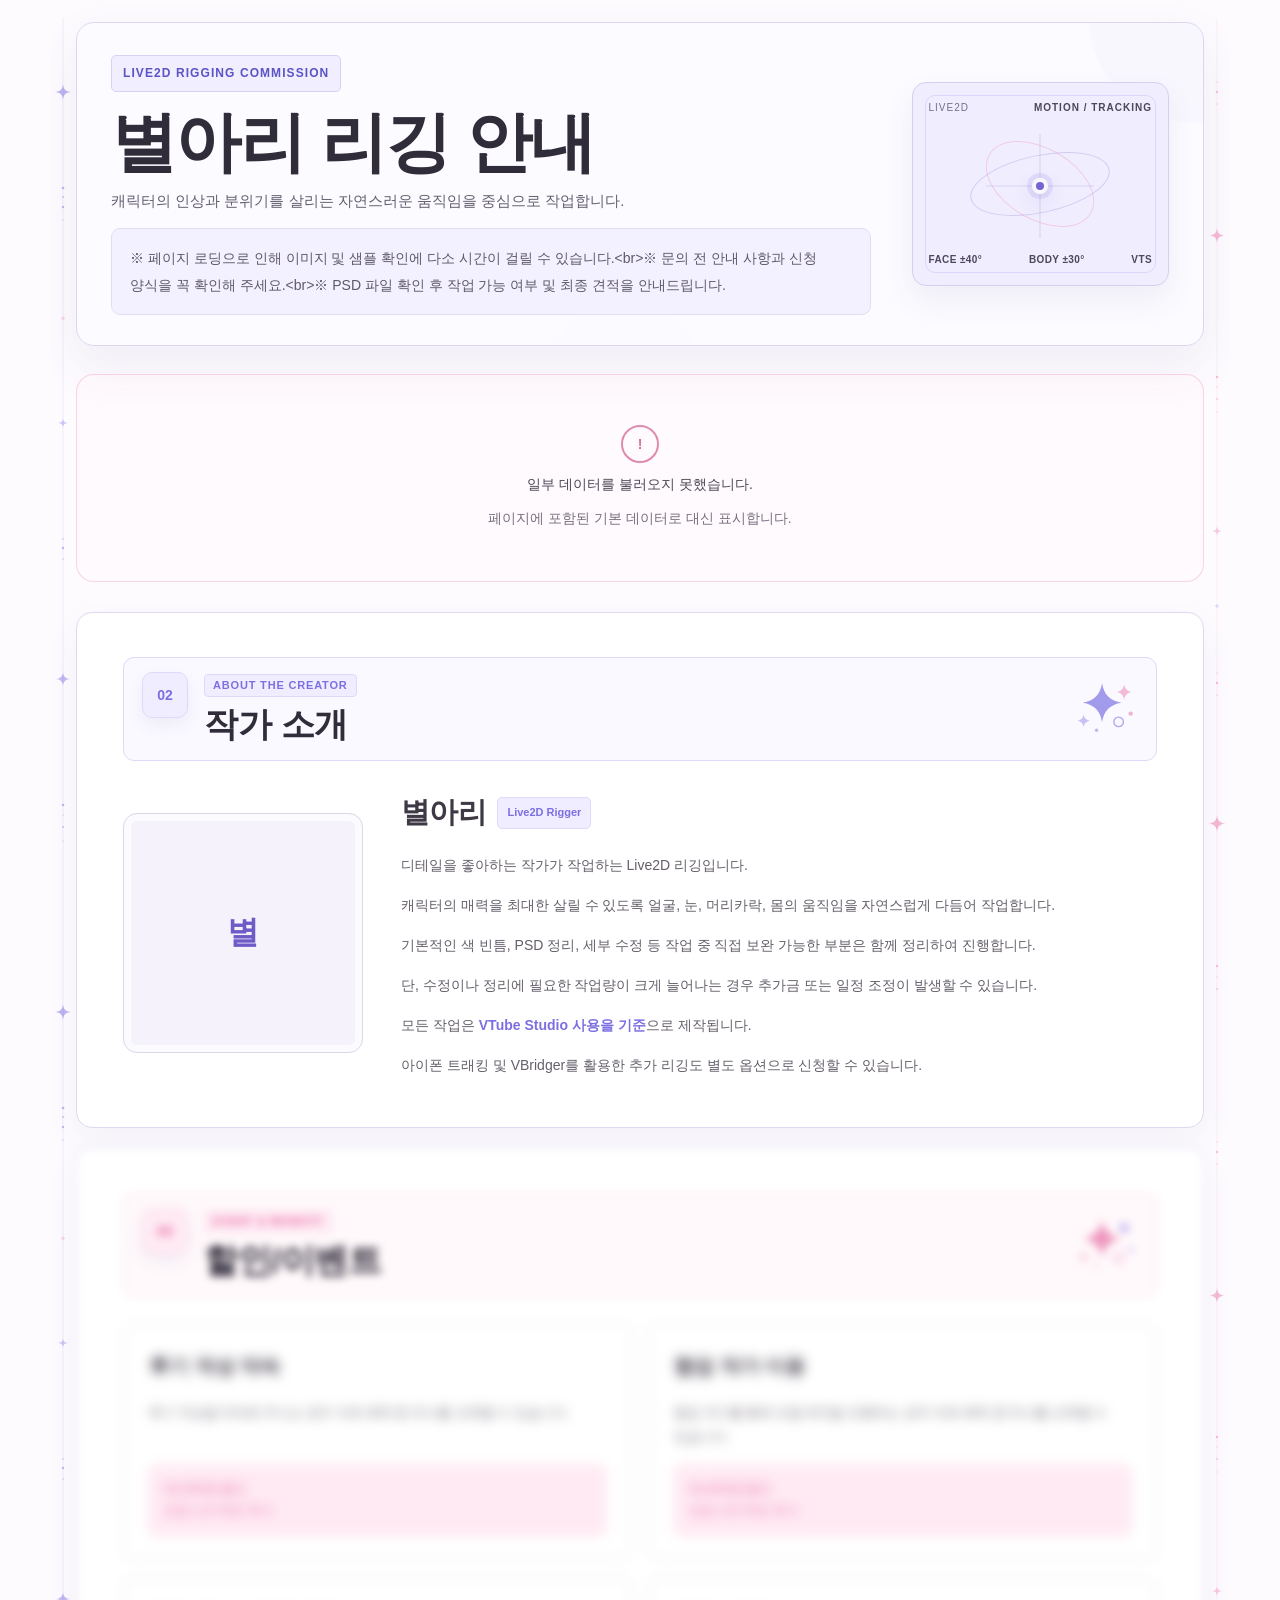
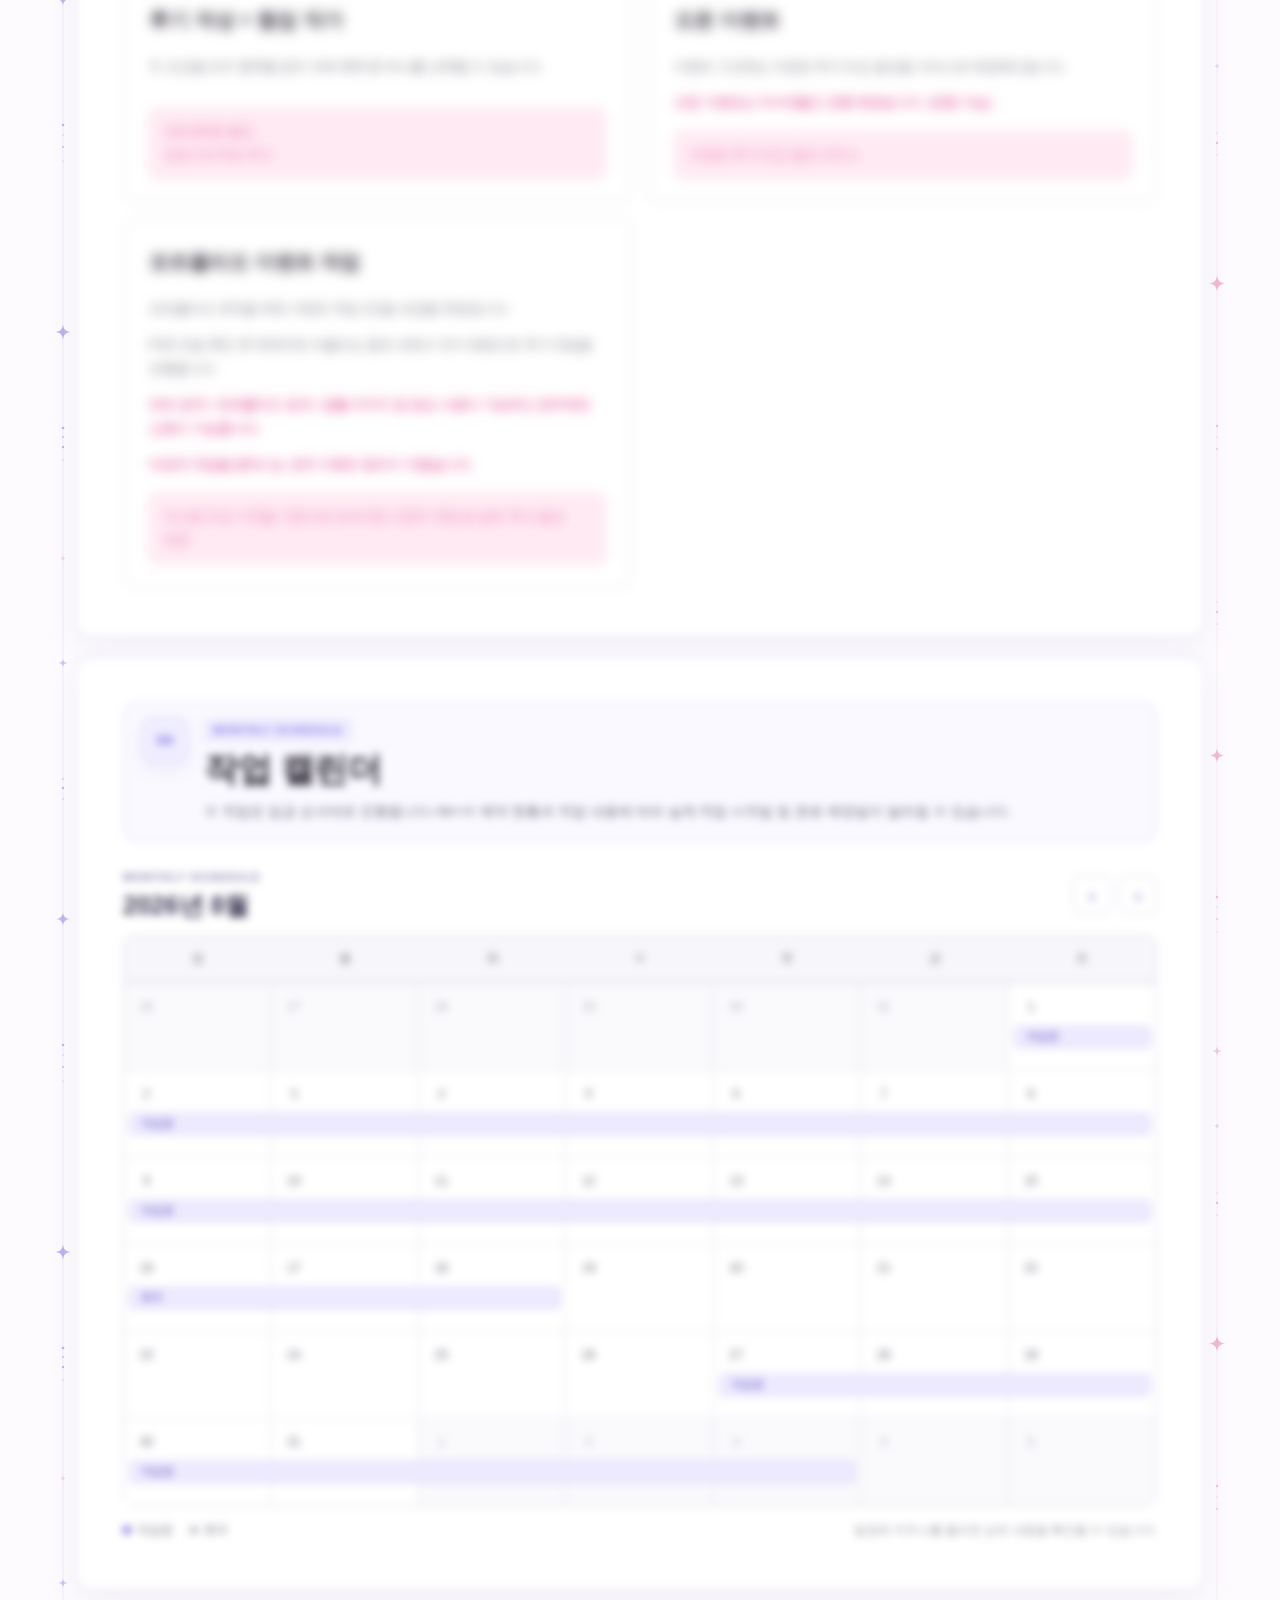
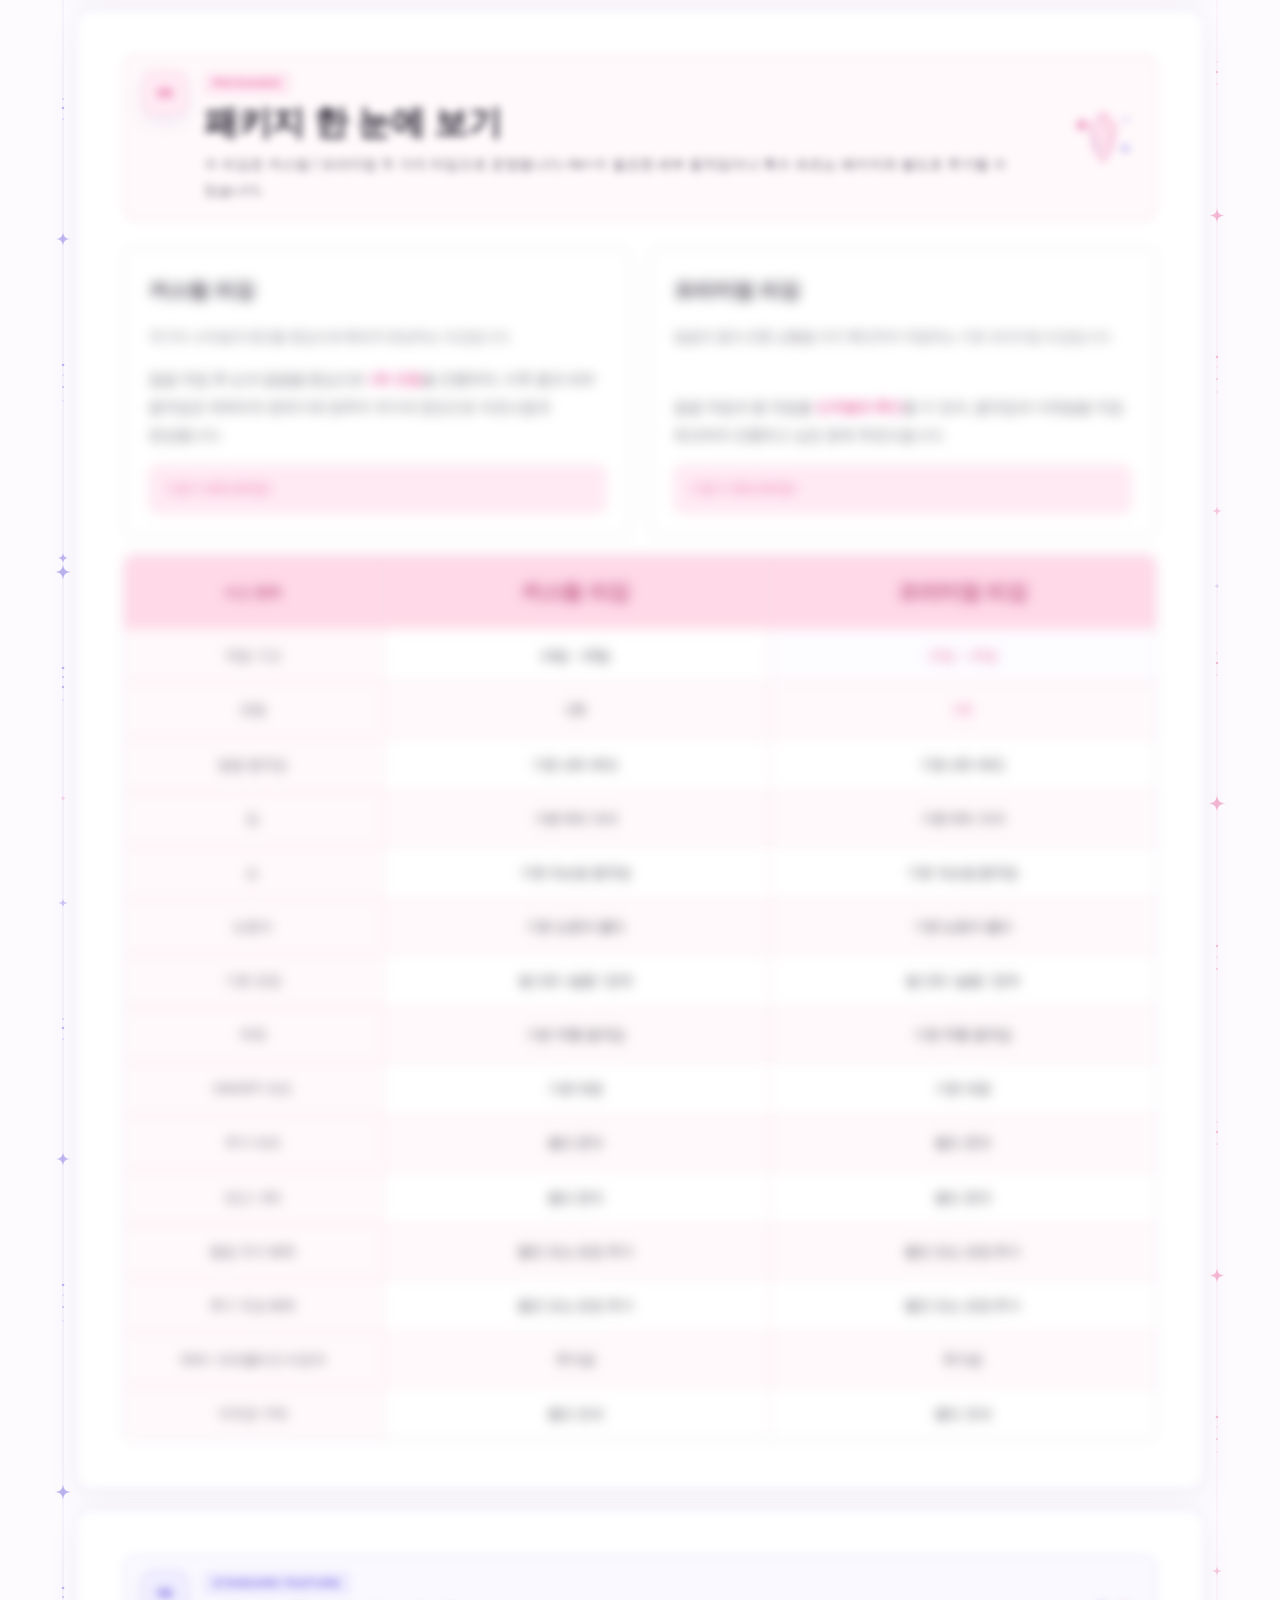
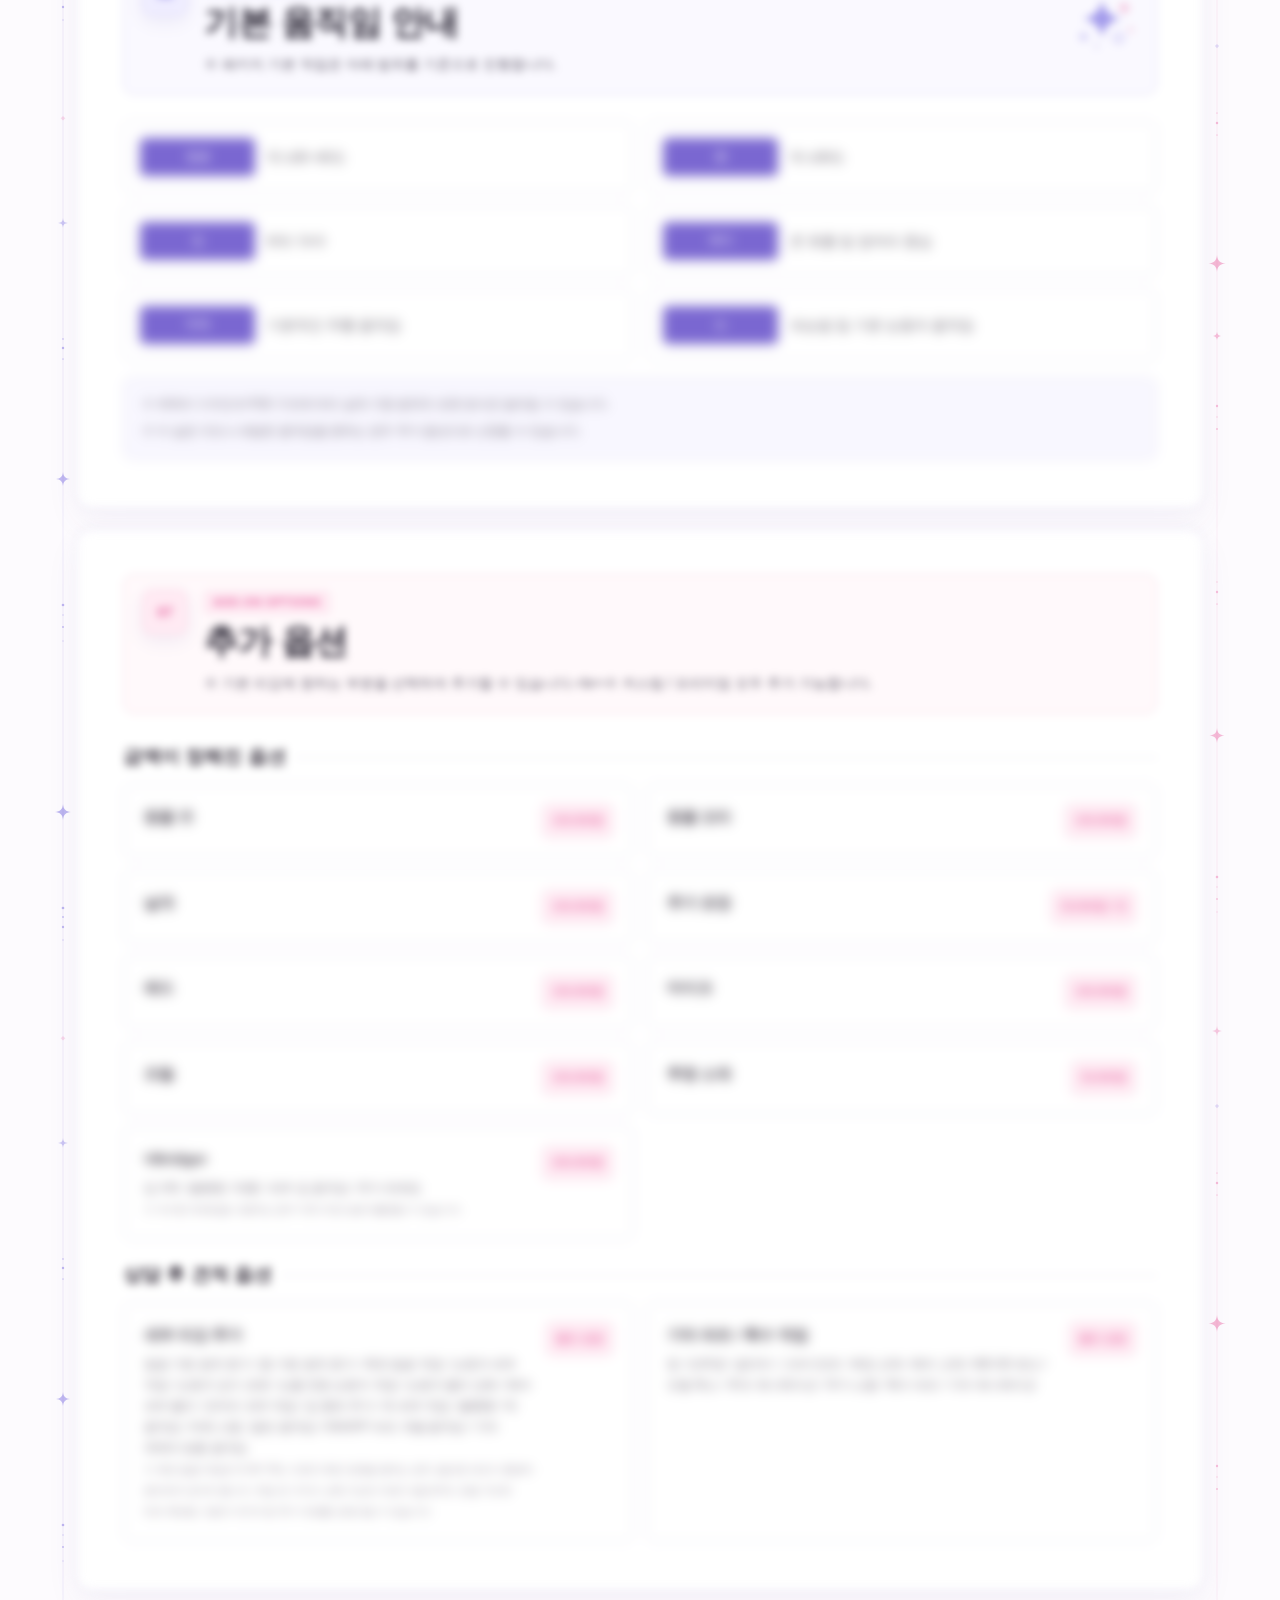
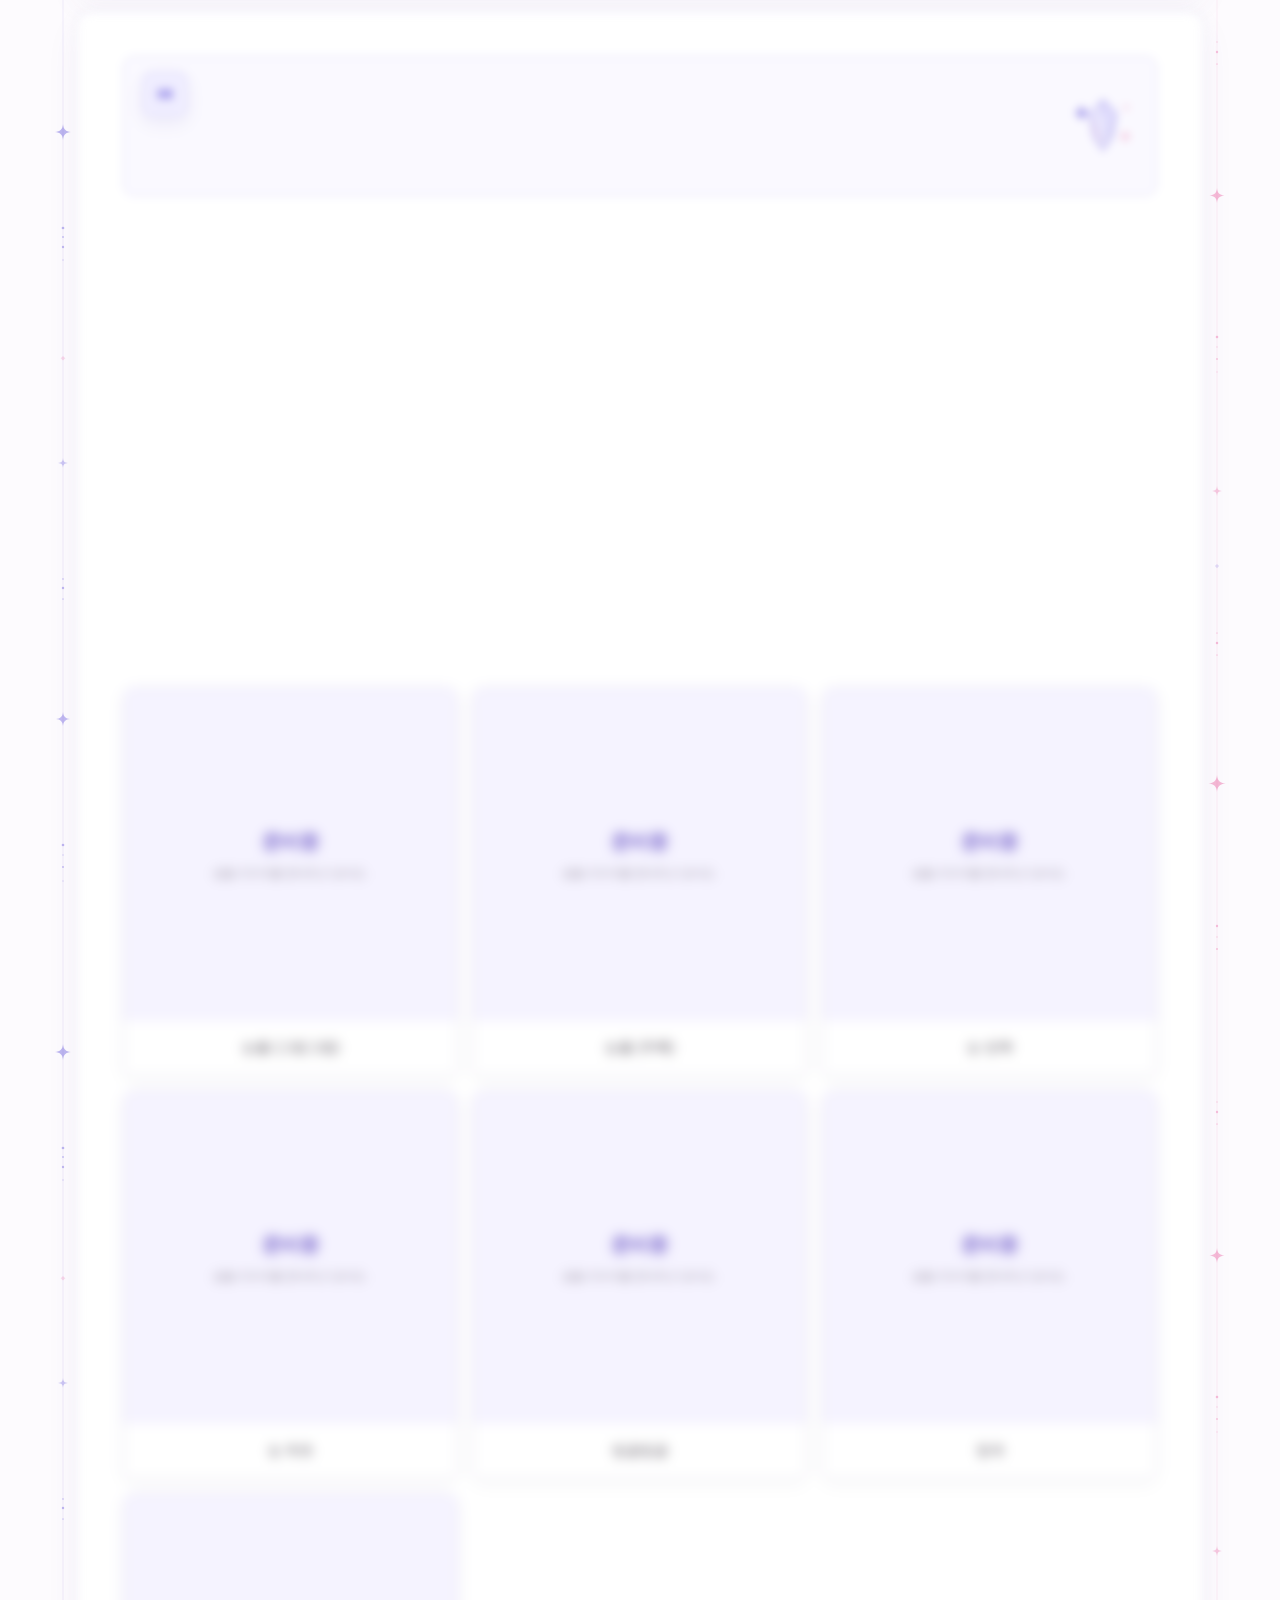
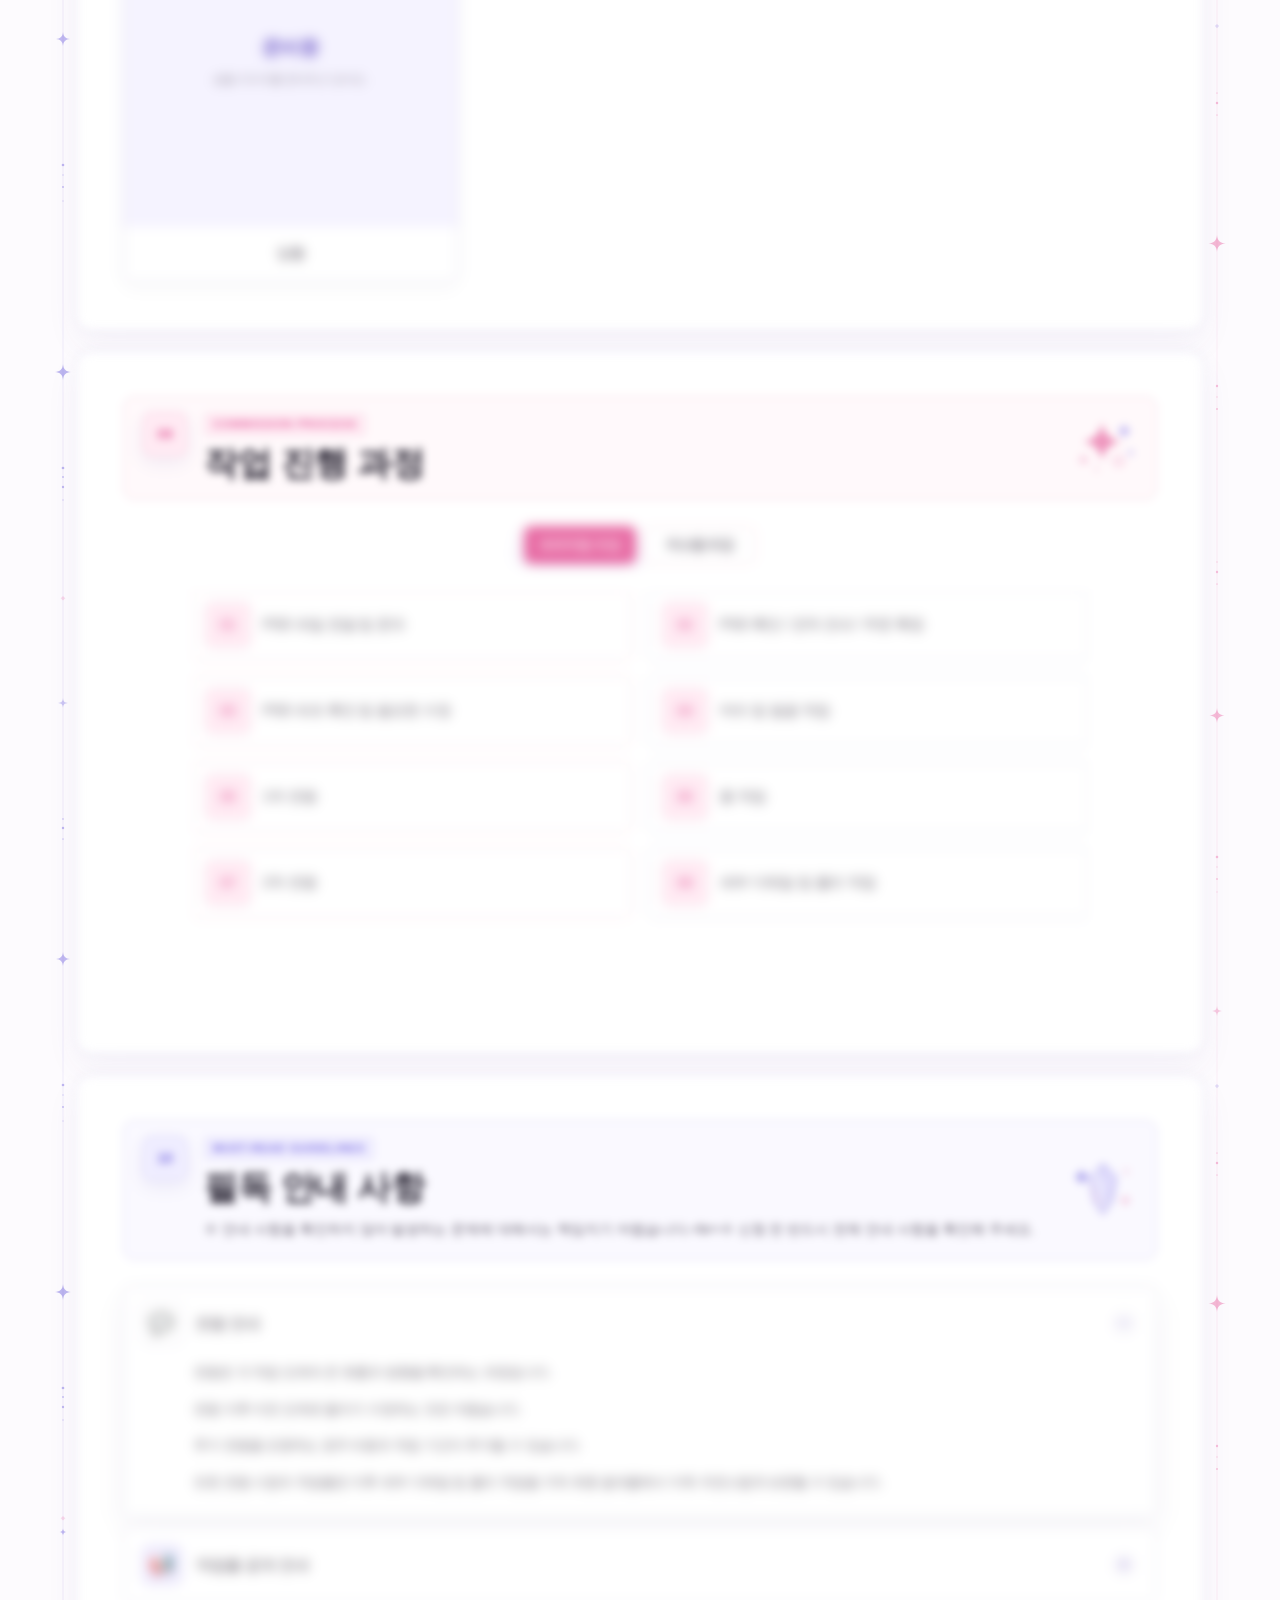
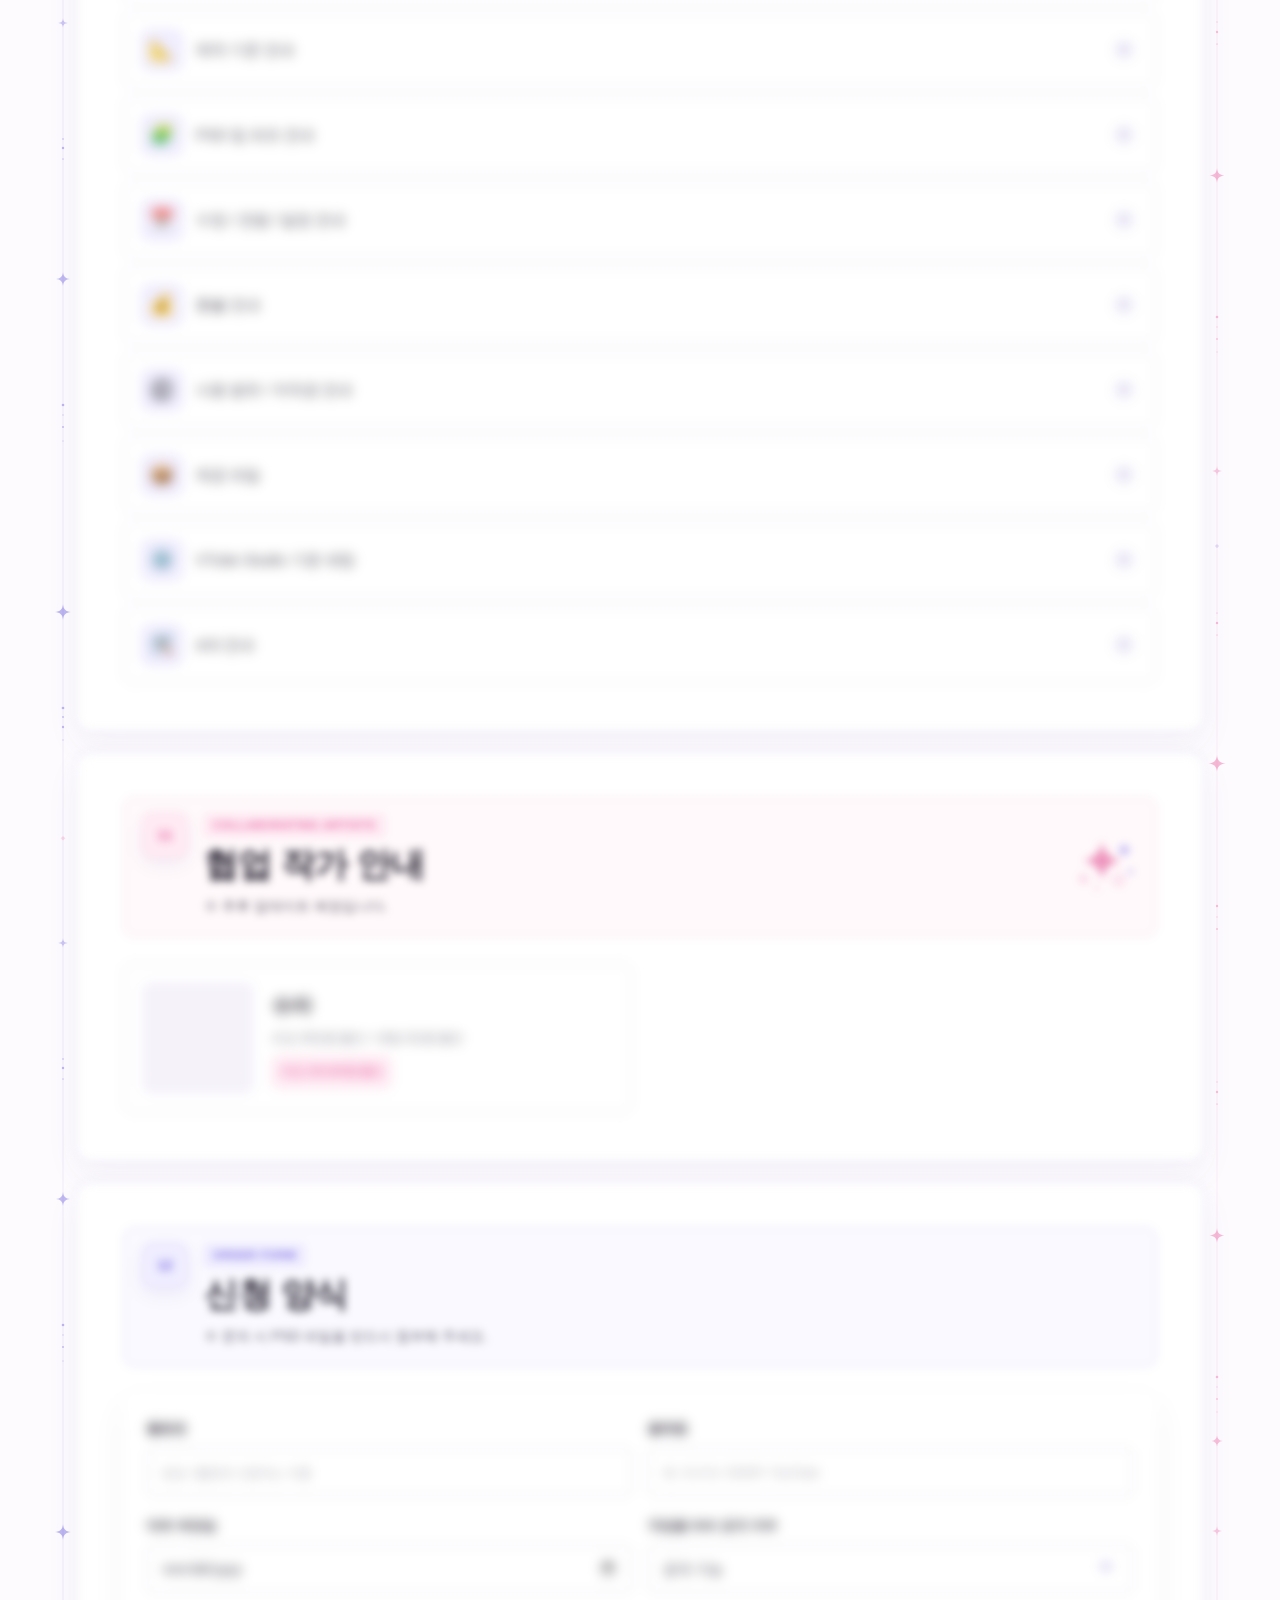
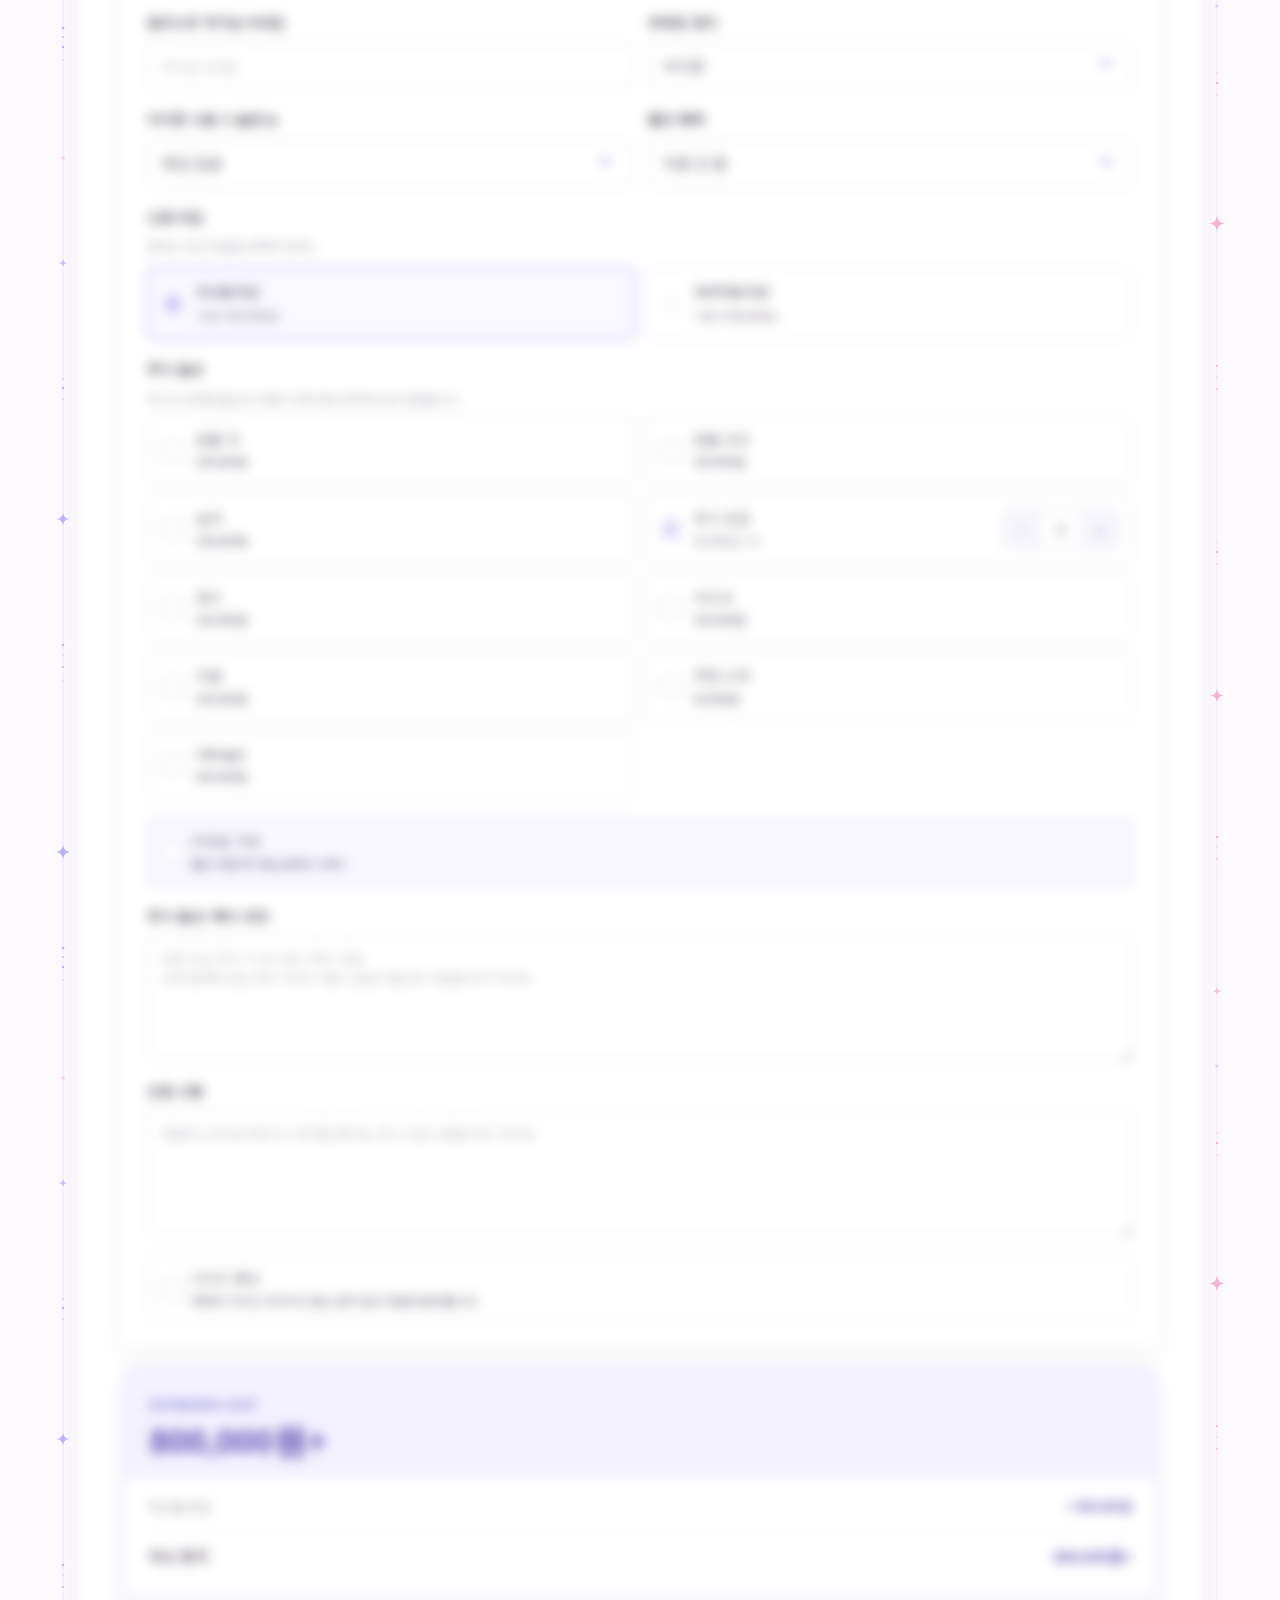
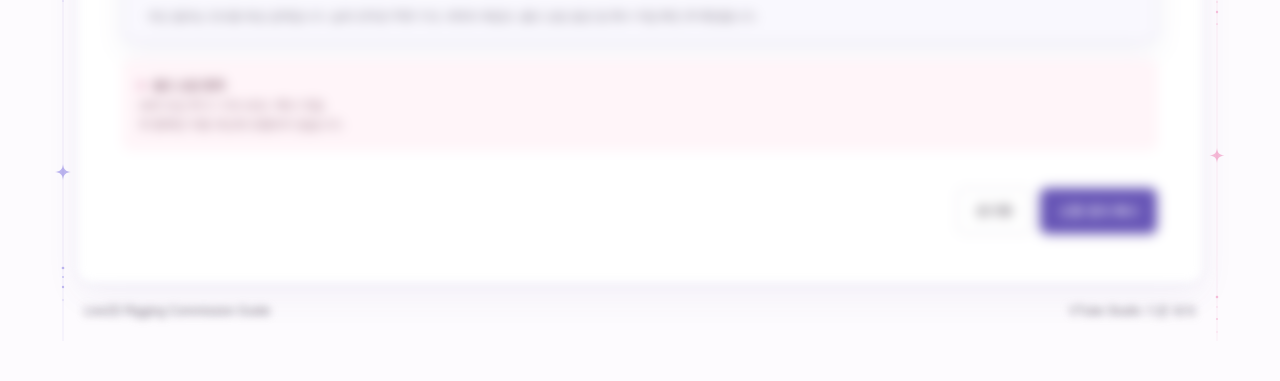
==== commit f0151cc4: "Add files via upload" ====
--- a/index.html
+++ b/index.html
@@ -6,7 +6,7 @@
   <meta name="color-scheme" content="light">
   <title>별아리 Live2D Rigging</title>
   <link rel="preconnect" href="https://cdn.jsdelivr.net">
-  <link rel="stylesheet" href="./rigging.css">
+  <link rel="stylesheet" href="./rigging.css?v=20261001-clean1">
 </head>
 <body>
   <main id="app" class="page-shell">
@@ -91,6 +91,6 @@
       </figure>
     </div>
   </div>
-  <script src="./rigging.js" defer></script>
+  <script src="./rigging.js?v=20261001-clean1" defer></script>
 </body>
 </html>
--- a/rigging.css
+++ b/rigging.css
@@ -178,7 +178,6 @@
   transition: opacity .24s ease, transform .24s ease;
 }
 
-html.is-embedded .side-quick-nav,
 .side-quick-nav::-webkit-scrollbar,
 .side-quick-nav:empty {
   display: none;
@@ -1096,6 +1095,94 @@
   grid-column: 1 / -1;
 }
 
+.package-choice-field {
+  gap: 7px;
+}
+
+.package-choice-grid {
+  display: grid;
+  grid-template-columns: repeat(2, minmax(0, 1fr));
+  gap: 10px;
+  margin-top: 4px;
+}
+
+.package-choice-card {
+  position: relative;
+  display: grid;
+  grid-template-columns: 20px minmax(0, 1fr);
+  align-items: center;
+  gap: 12px;
+  min-height: 72px;
+  padding: 14px 16px;
+  border: 1px solid var(--section-line);
+  border-radius: 8px;
+  background: #fff;
+  cursor: pointer;
+  transition: border-color .25s ease, background-color .25s ease;
+}
+
+.package-choice-card input {
+  position: absolute;
+  opacity: 0;
+  pointer-events: none;
+}
+
+.package-choice-mark {
+  display: grid;
+  width: 18px;
+  height: 18px;
+  place-items: center;
+  border: 1px solid var(--section-line);
+  border-radius: 50%;
+  background: #fff;
+}
+
+.package-choice-mark::after {
+  content: '';
+  width: 8px;
+  height: 8px;
+  border-radius: 50%;
+  background: var(--section-accent);
+  opacity: 0;
+  transform: scale(.45);
+  transition: opacity .2s ease, transform .24s ease;
+}
+
+.package-choice-copy {
+  display: grid;
+  gap: 4px;
+  min-width: 0;
+}
+
+.package-choice-copy strong {
+  color: var(--ink-800);
+  font-size: 12px;
+}
+
+.package-choice-copy small {
+  color: var(--ink-500);
+  font-size: 10px;
+}
+
+.package-choice-card:has(input:checked) {
+  border-color: var(--section-accent);
+  background: var(--section-soft);
+}
+
+.package-choice-card:has(input:checked) .package-choice-mark {
+  border-color: var(--section-accent);
+}
+
+.package-choice-card:has(input:checked) .package-choice-mark::after {
+  opacity: 1;
+  transform: scale(1);
+}
+
+.package-choice-card:has(input:focus-visible) {
+  outline: 2px solid var(--section-line);
+  outline-offset: 2px;
+}
+
 .field-note {
   line-height: 1.7;
 }
@@ -1584,7 +1671,8 @@
 .collab-grid,
 .scope-grid,
 .addon-grid,
-.form-grid {
+.form-grid,
+.package-choice-grid {
     grid-template-columns: 1fr;
   }
 
@@ -3442,21 +3530,6 @@
 .estimate-total.is-counting {
   color: var(--purple-700);
   transform: scale(1.025);
-}
-
-.estimate-list.is-updating .estimate-row {
-  animation: estimateRowIn .48s var(--motion-ease) both;
-}
-
-.estimate-list.is-updating .estimate-row:nth-child(2) { animation-delay: .035s; }
-.estimate-list.is-updating .estimate-row:nth-child(3) { animation-delay: .07s; }
-.estimate-list.is-updating .estimate-row:nth-child(4) { animation-delay: .105s; }
-.estimate-list.is-updating .estimate-row:nth-child(5) { animation-delay: .14s; }
-.estimate-list.is-updating .estimate-row:nth-child(6) { animation-delay: .175s; }
-
-@keyframes estimateRowIn {
-  from { opacity: 0; transform: translate3d(8px, 0, 0); }
-  to { opacity: 1; transform: translate3d(0, 0, 0); }
 }
 
 .calendar-event-popover {
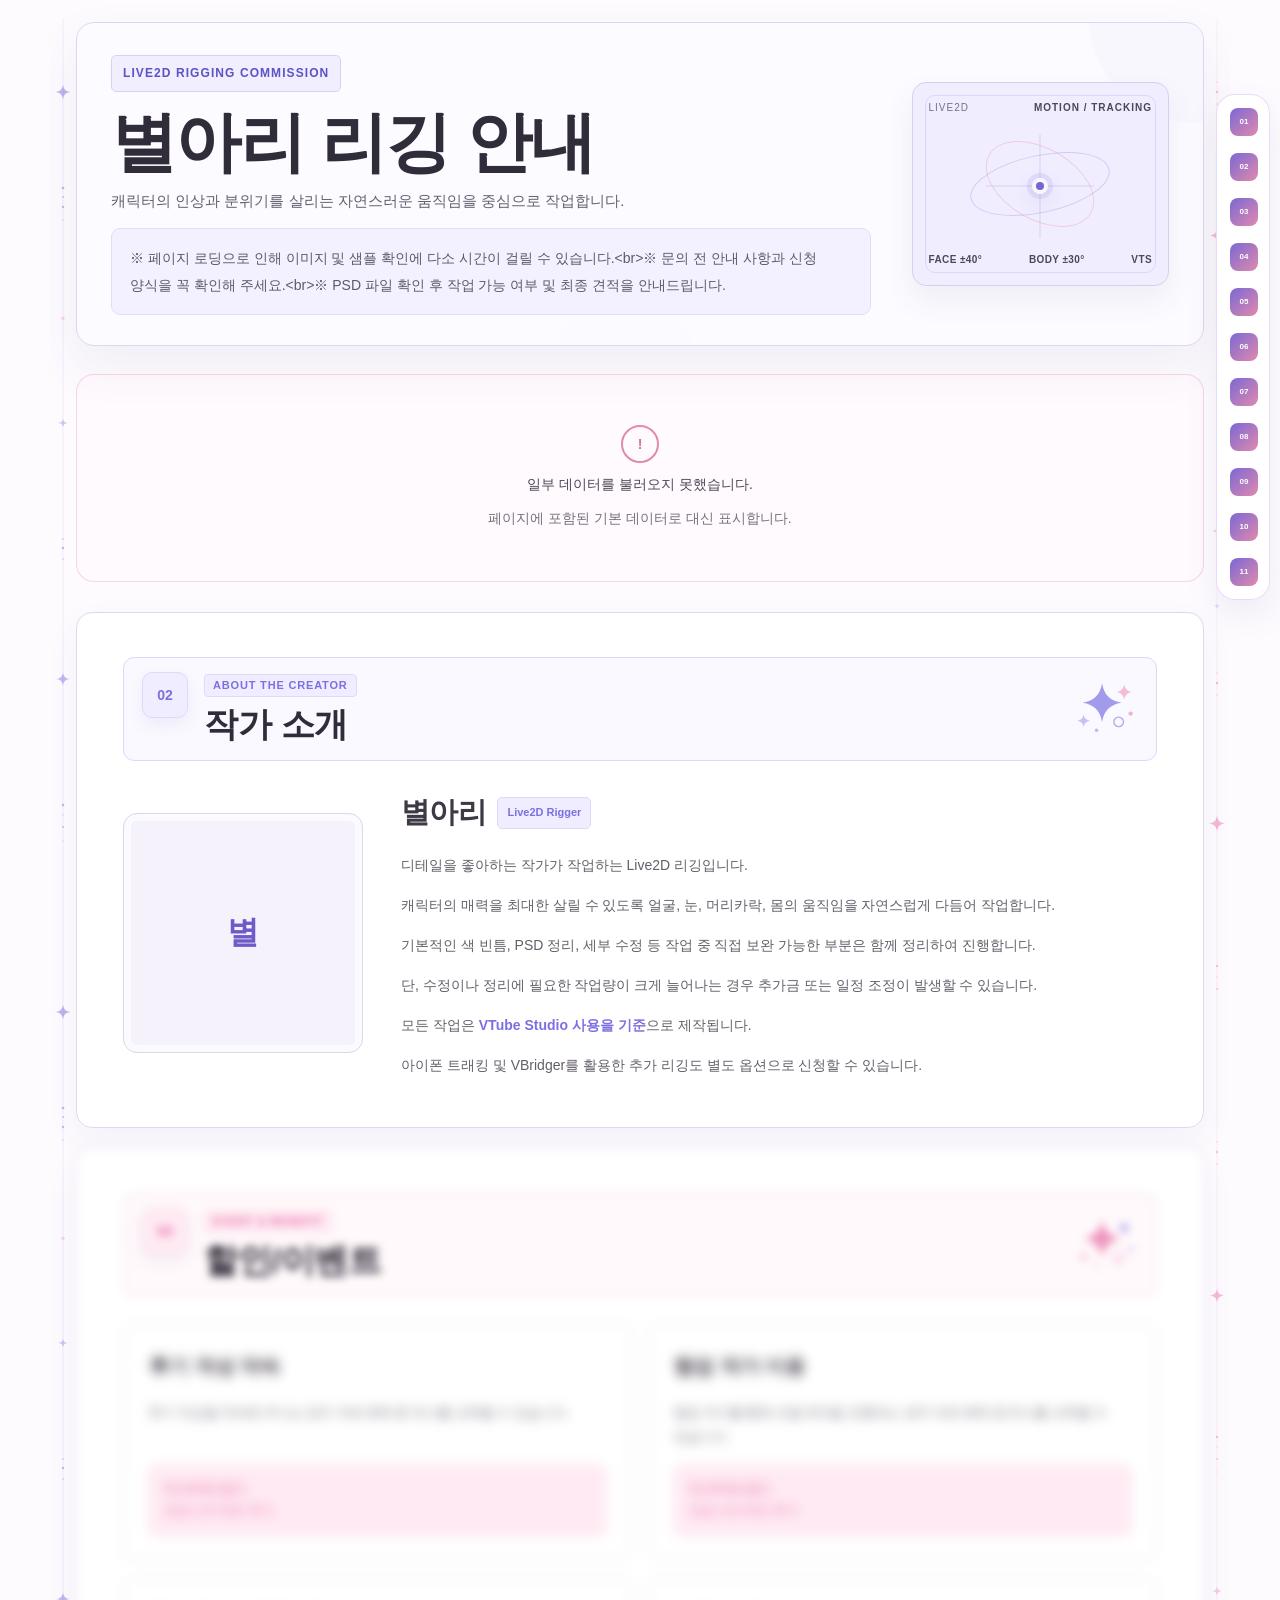
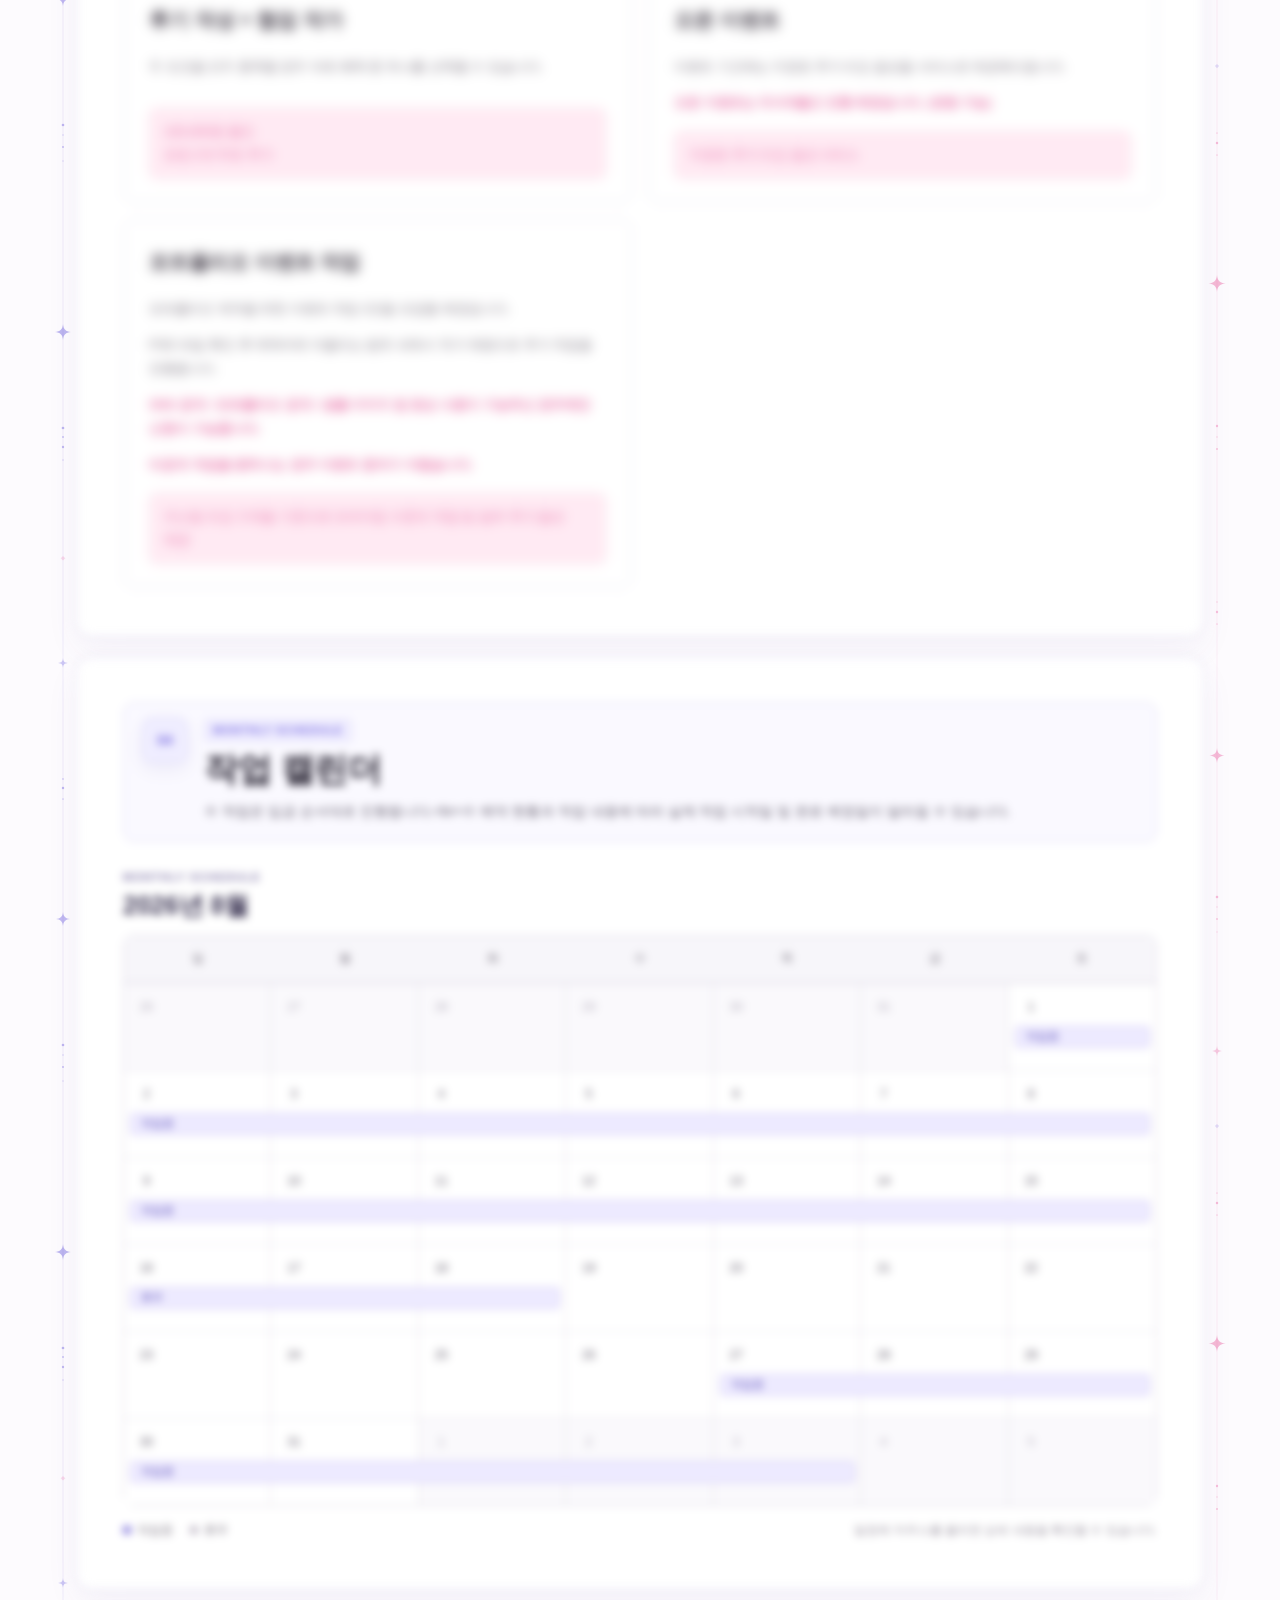
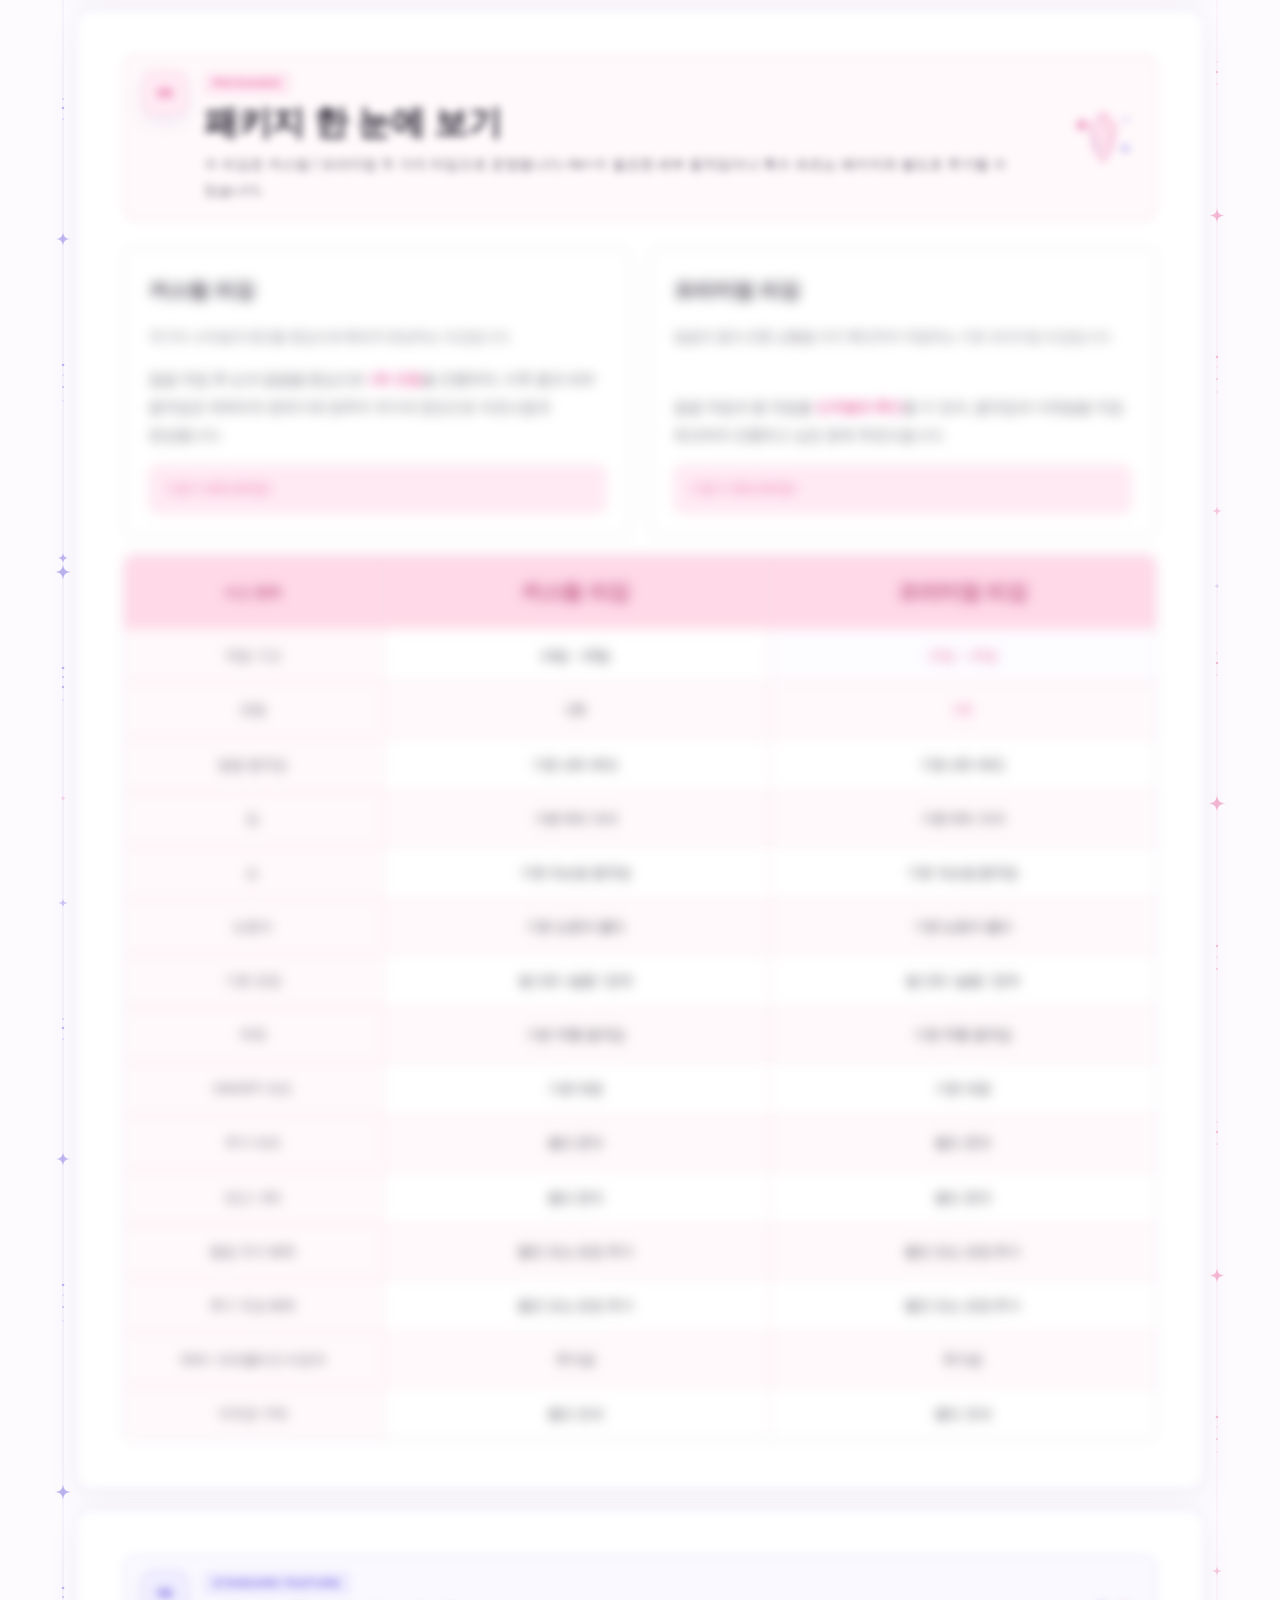
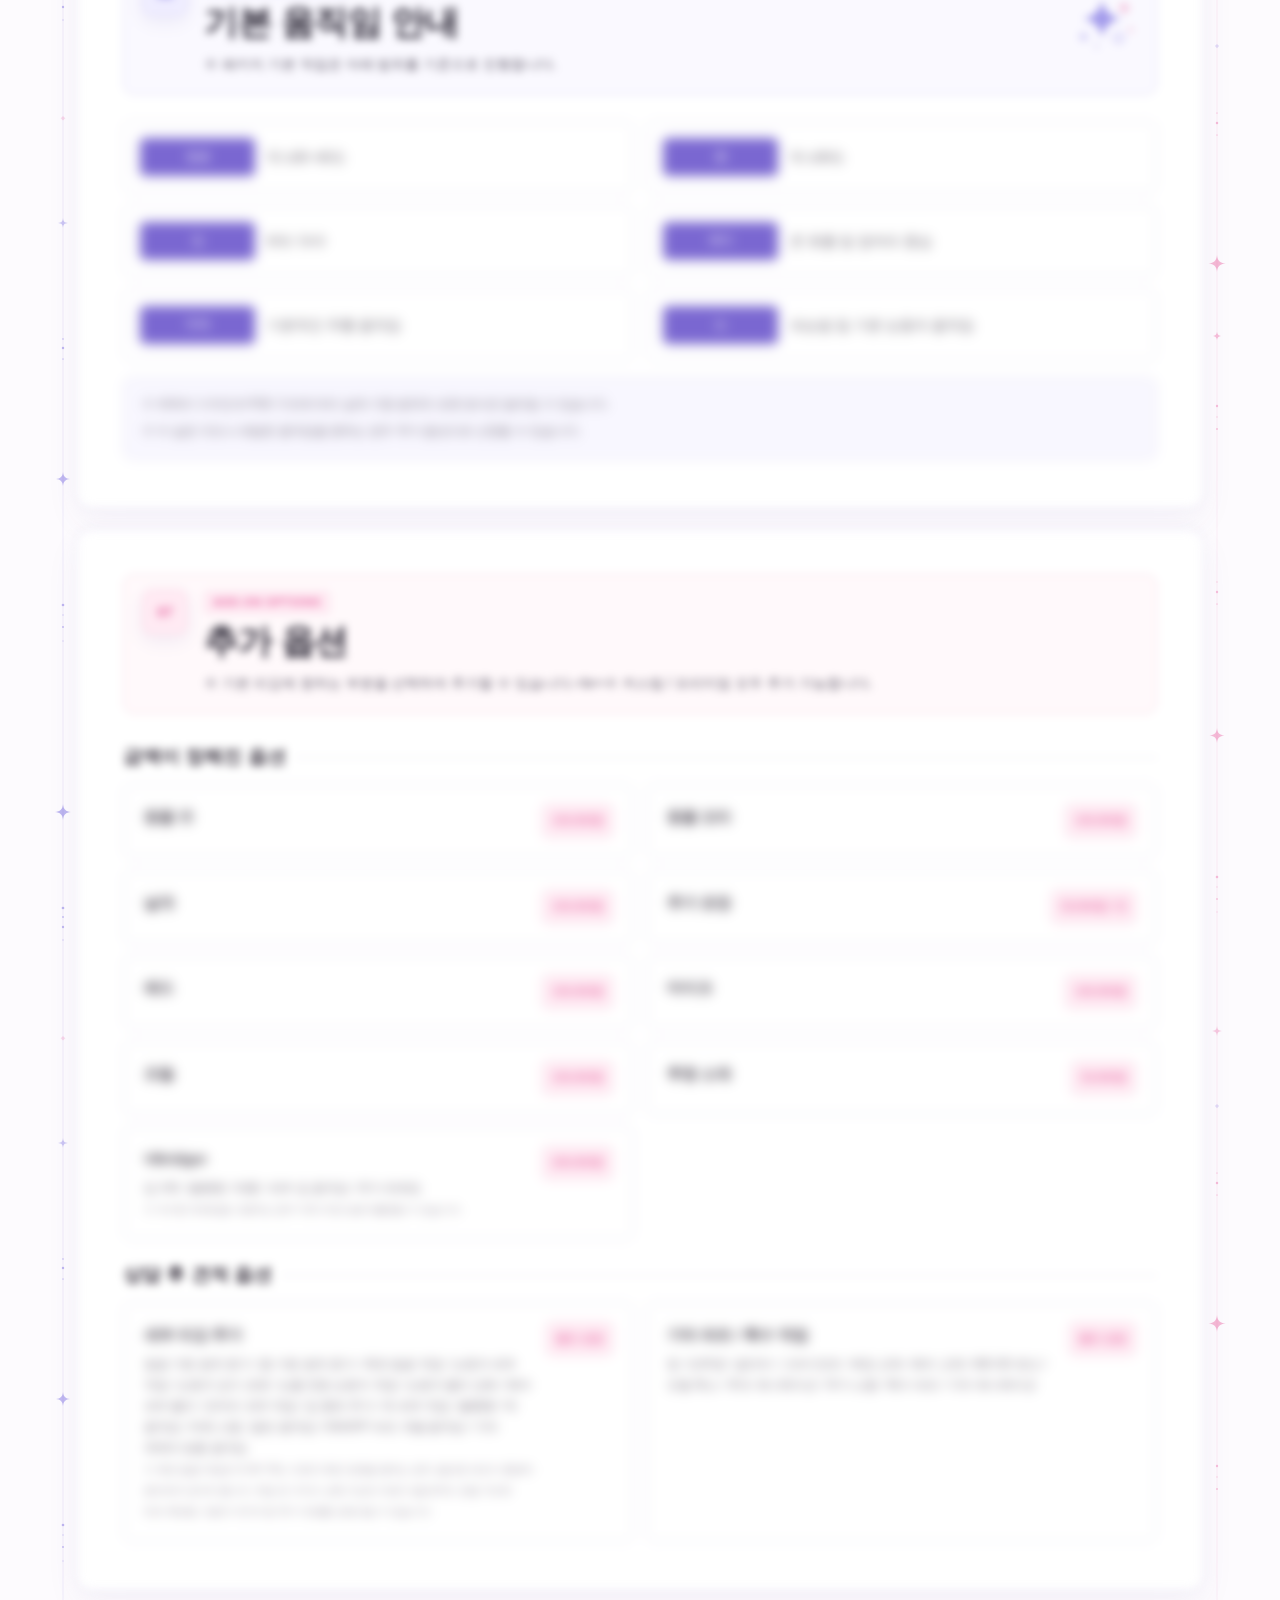
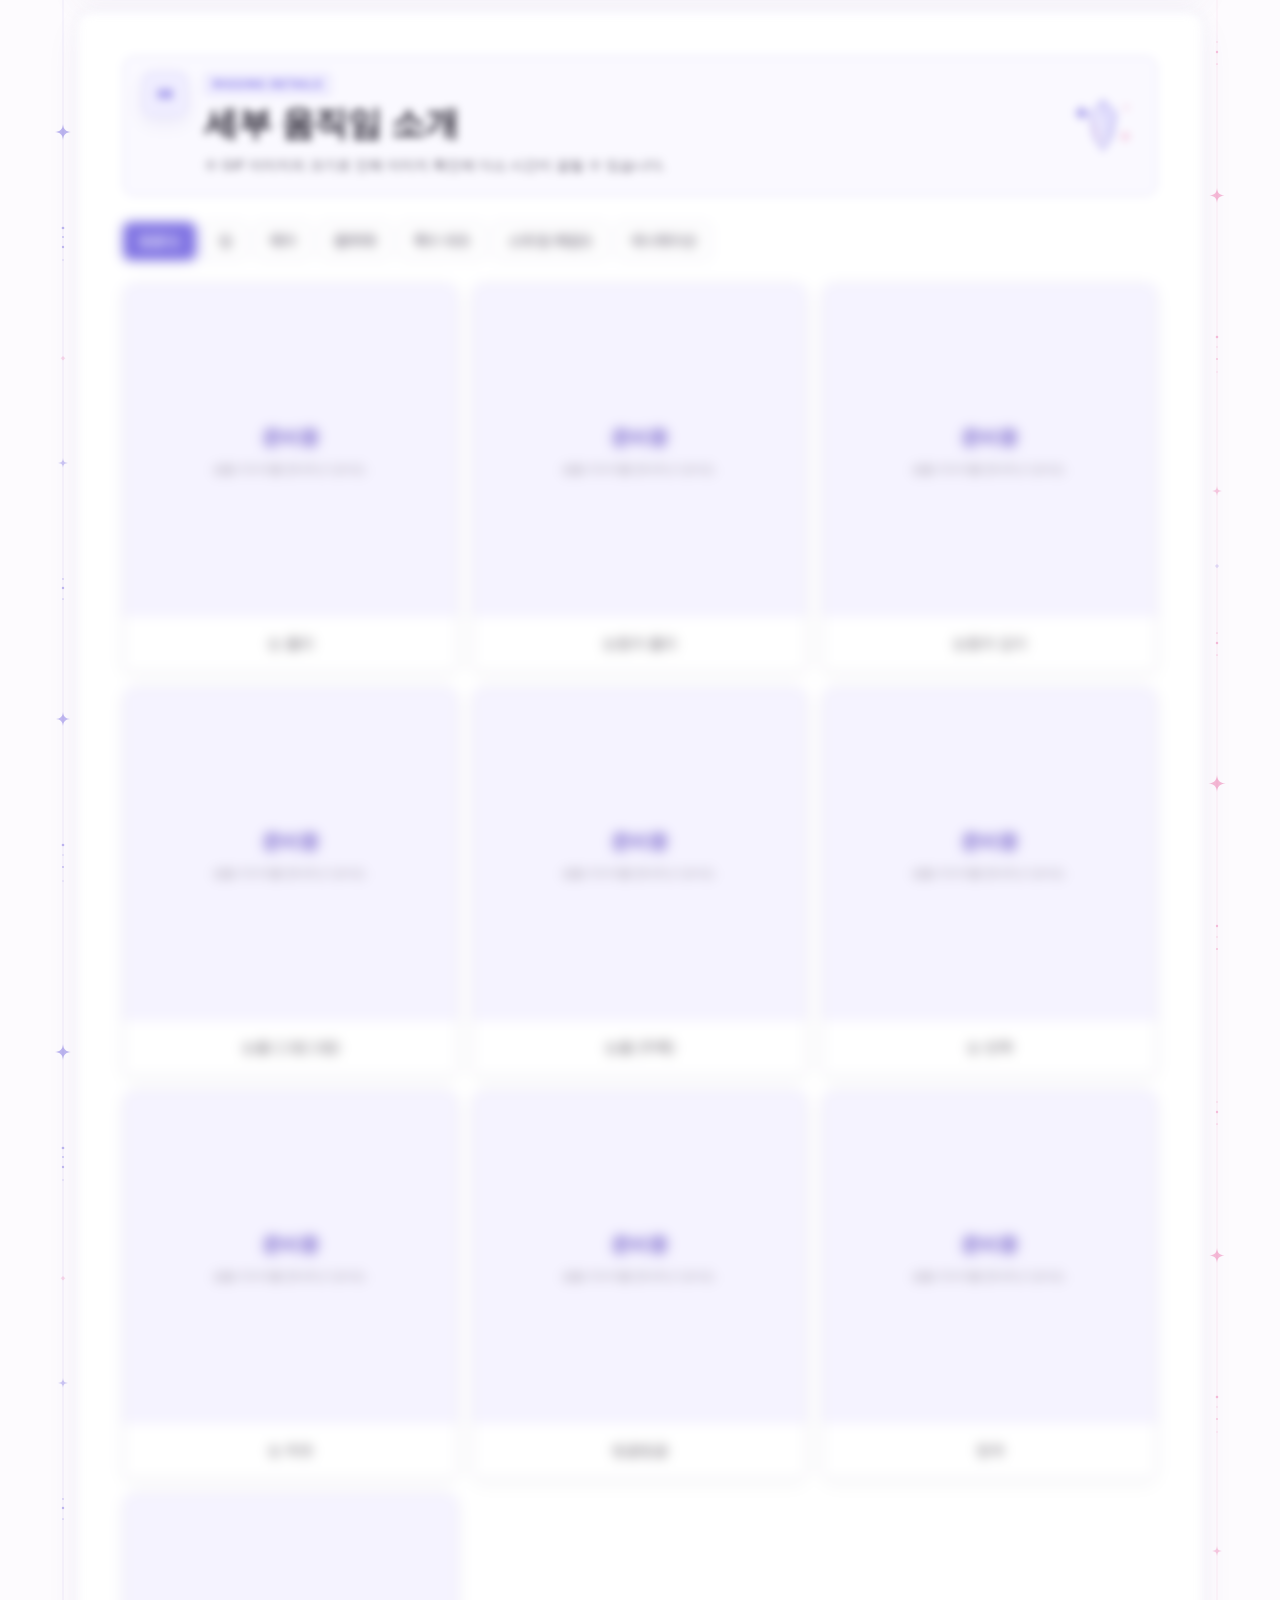
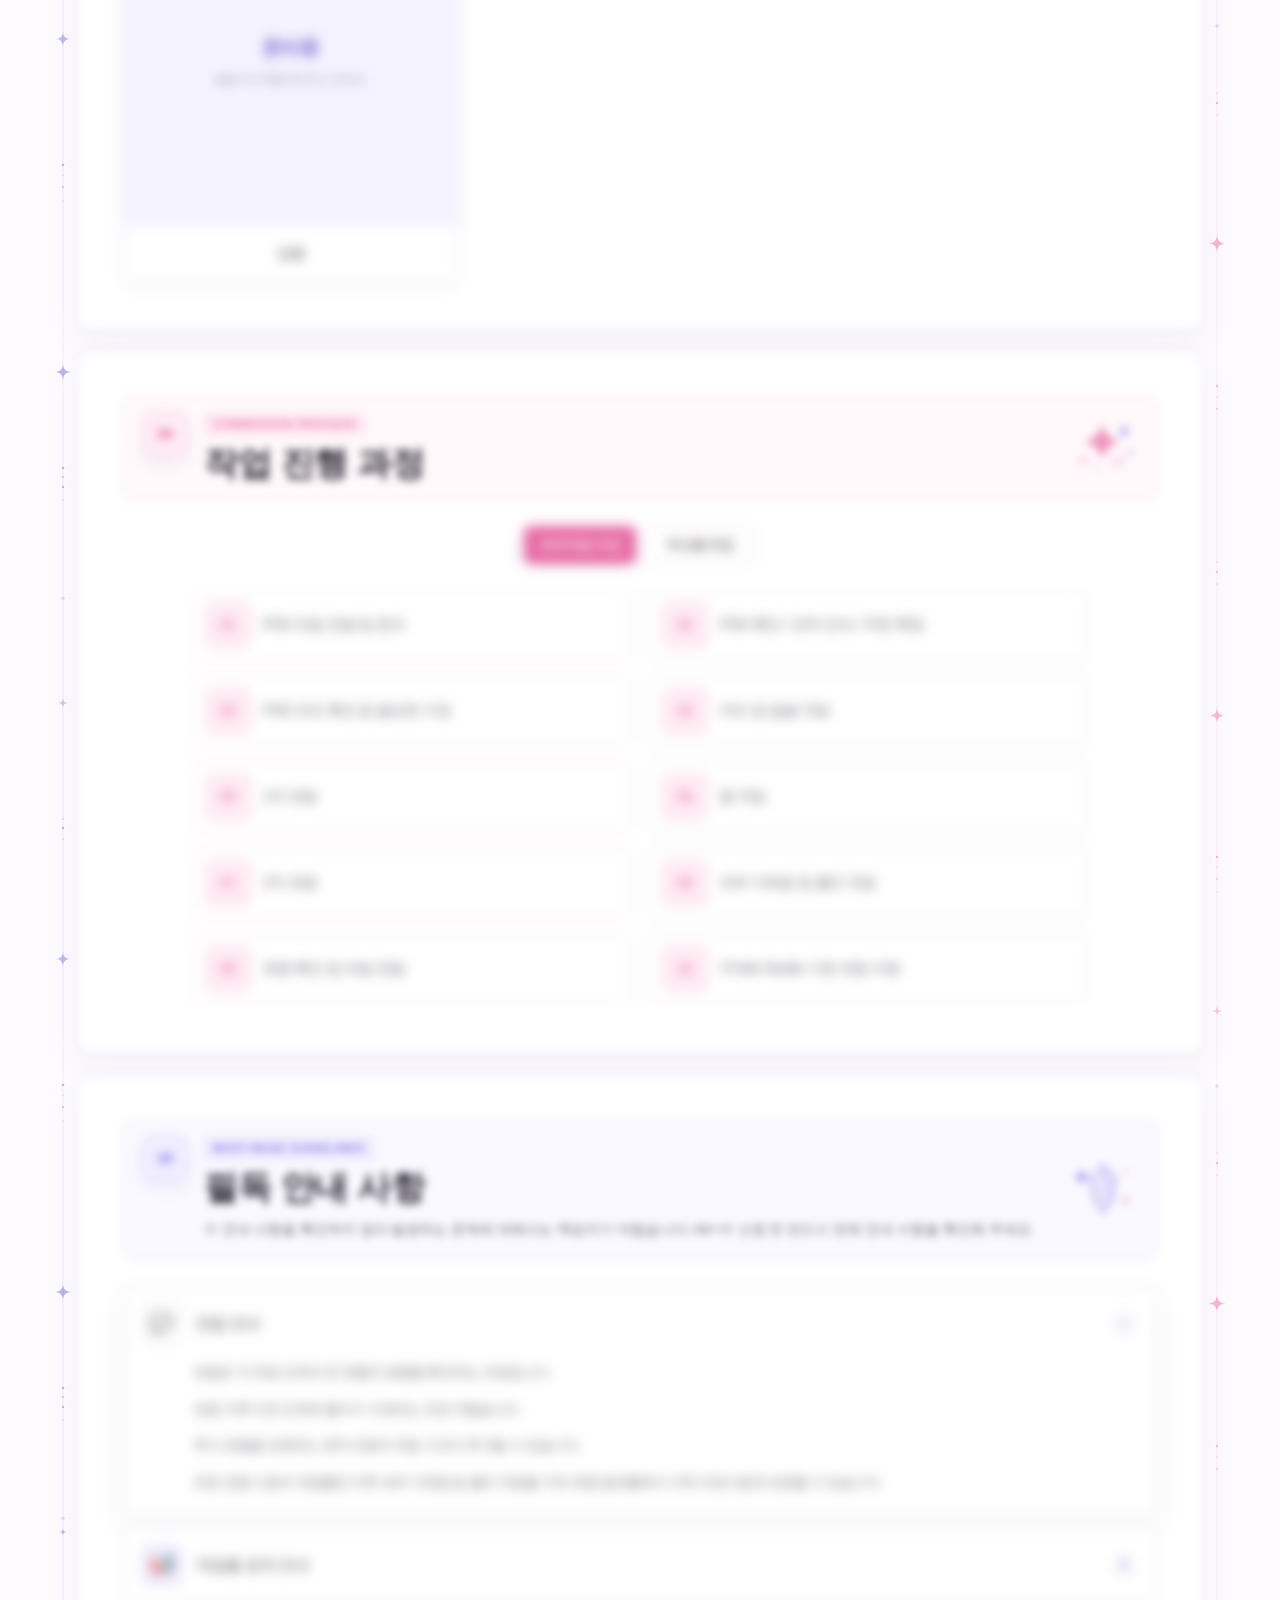
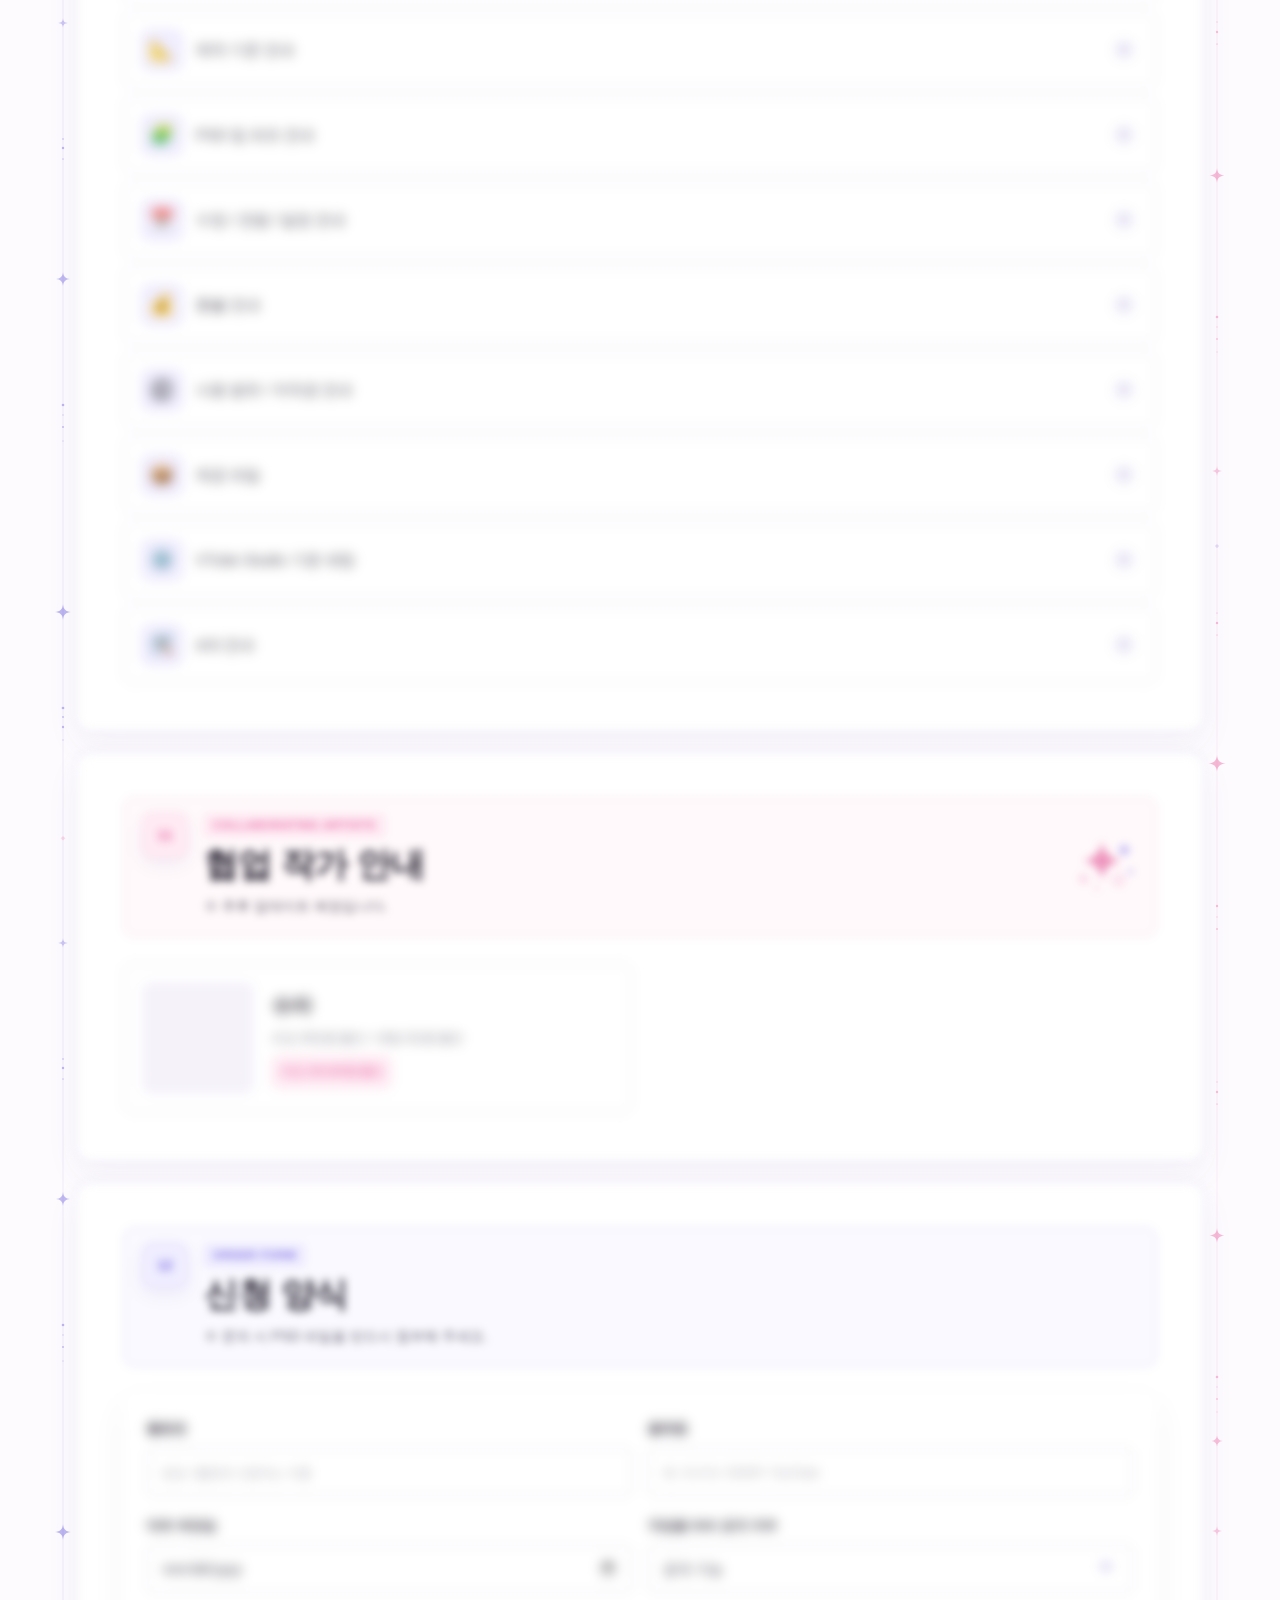
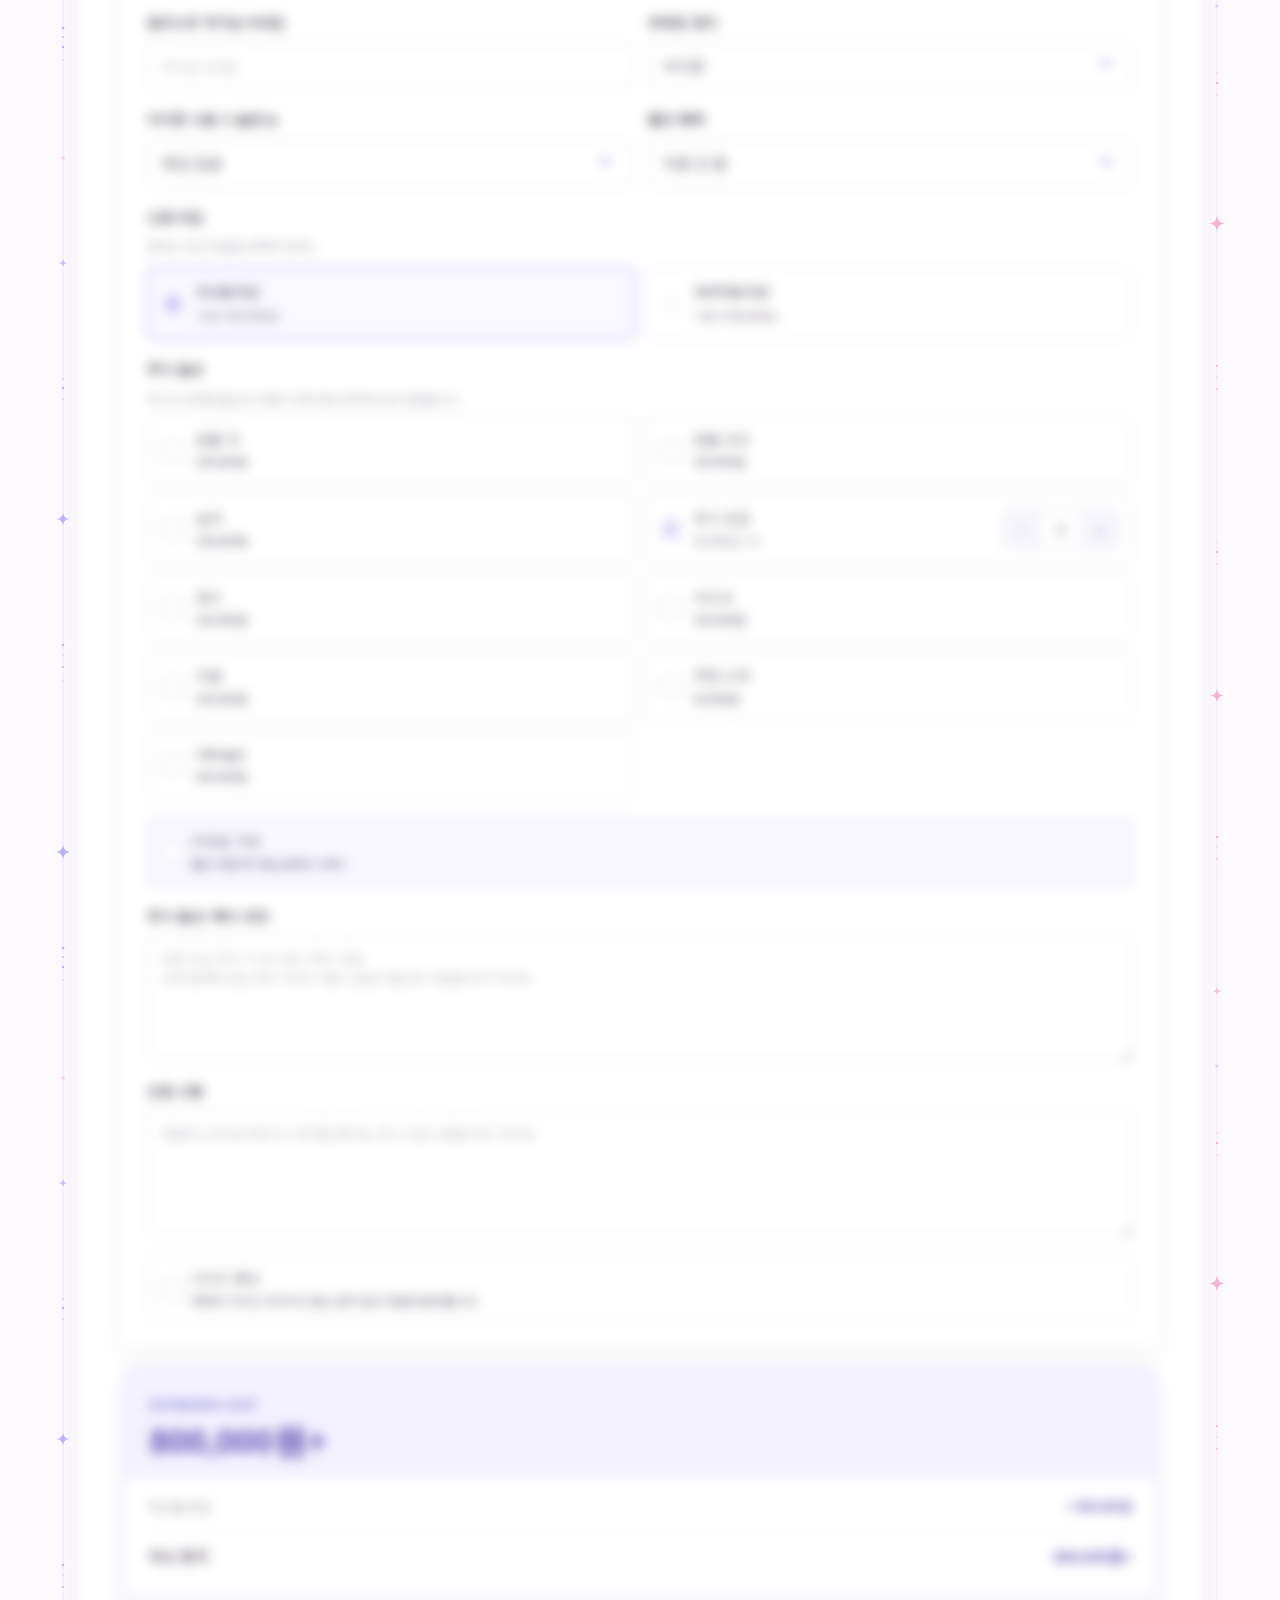
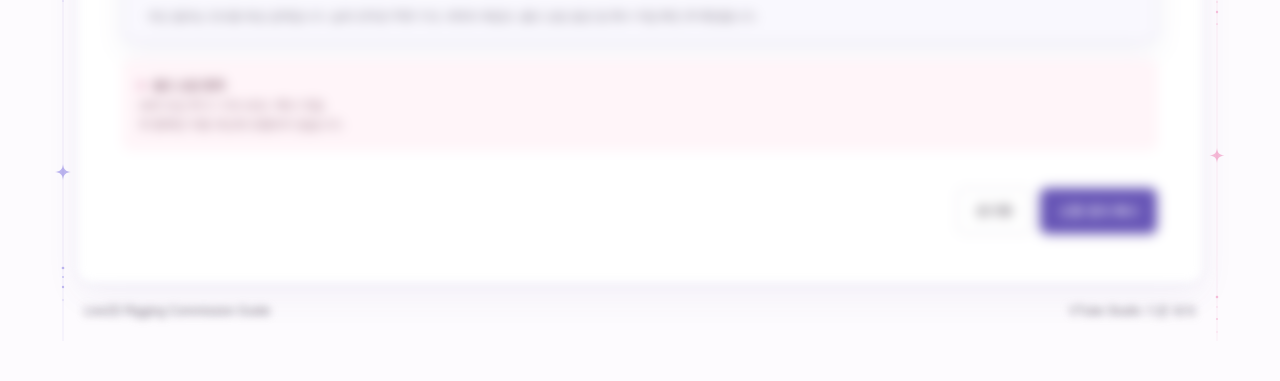
==== commit d44d72fb: "Add files via upload" ====
--- a/index.html
+++ b/index.html
@@ -6,7 +6,7 @@
   <meta name="color-scheme" content="light">
   <title>별아리 Live2D Rigging</title>
   <link rel="preconnect" href="https://cdn.jsdelivr.net">
-  <link rel="stylesheet" href="./rigging.css?v=20261001-clean1">
+  <link rel="stylesheet" href="./rigging.css?v=20261001-quickfix1">
 </head>
 <body>
   <main id="app" class="page-shell">
@@ -91,6 +91,6 @@
       </figure>
     </div>
   </div>
-  <script src="./rigging.js?v=20261001-clean1" defer></script>
+  <script src="./rigging.js?v=20261001-quickfix1" defer></script>
 </body>
 </html>
--- a/rigging.css
+++ b/rigging.css
@@ -160,6 +160,8 @@
 }
 
 .side-quick-nav {
+  display: flex;
+  flex-direction: column;
   position: fixed;
   top: 94px;
   left: calc(50% + 606px);
@@ -1773,10 +1775,6 @@
 
 body {
   font-size: 14px;
-}
-
-.side-quick-nav {
-  display: none !important;
 }
 
 .state-panel span {
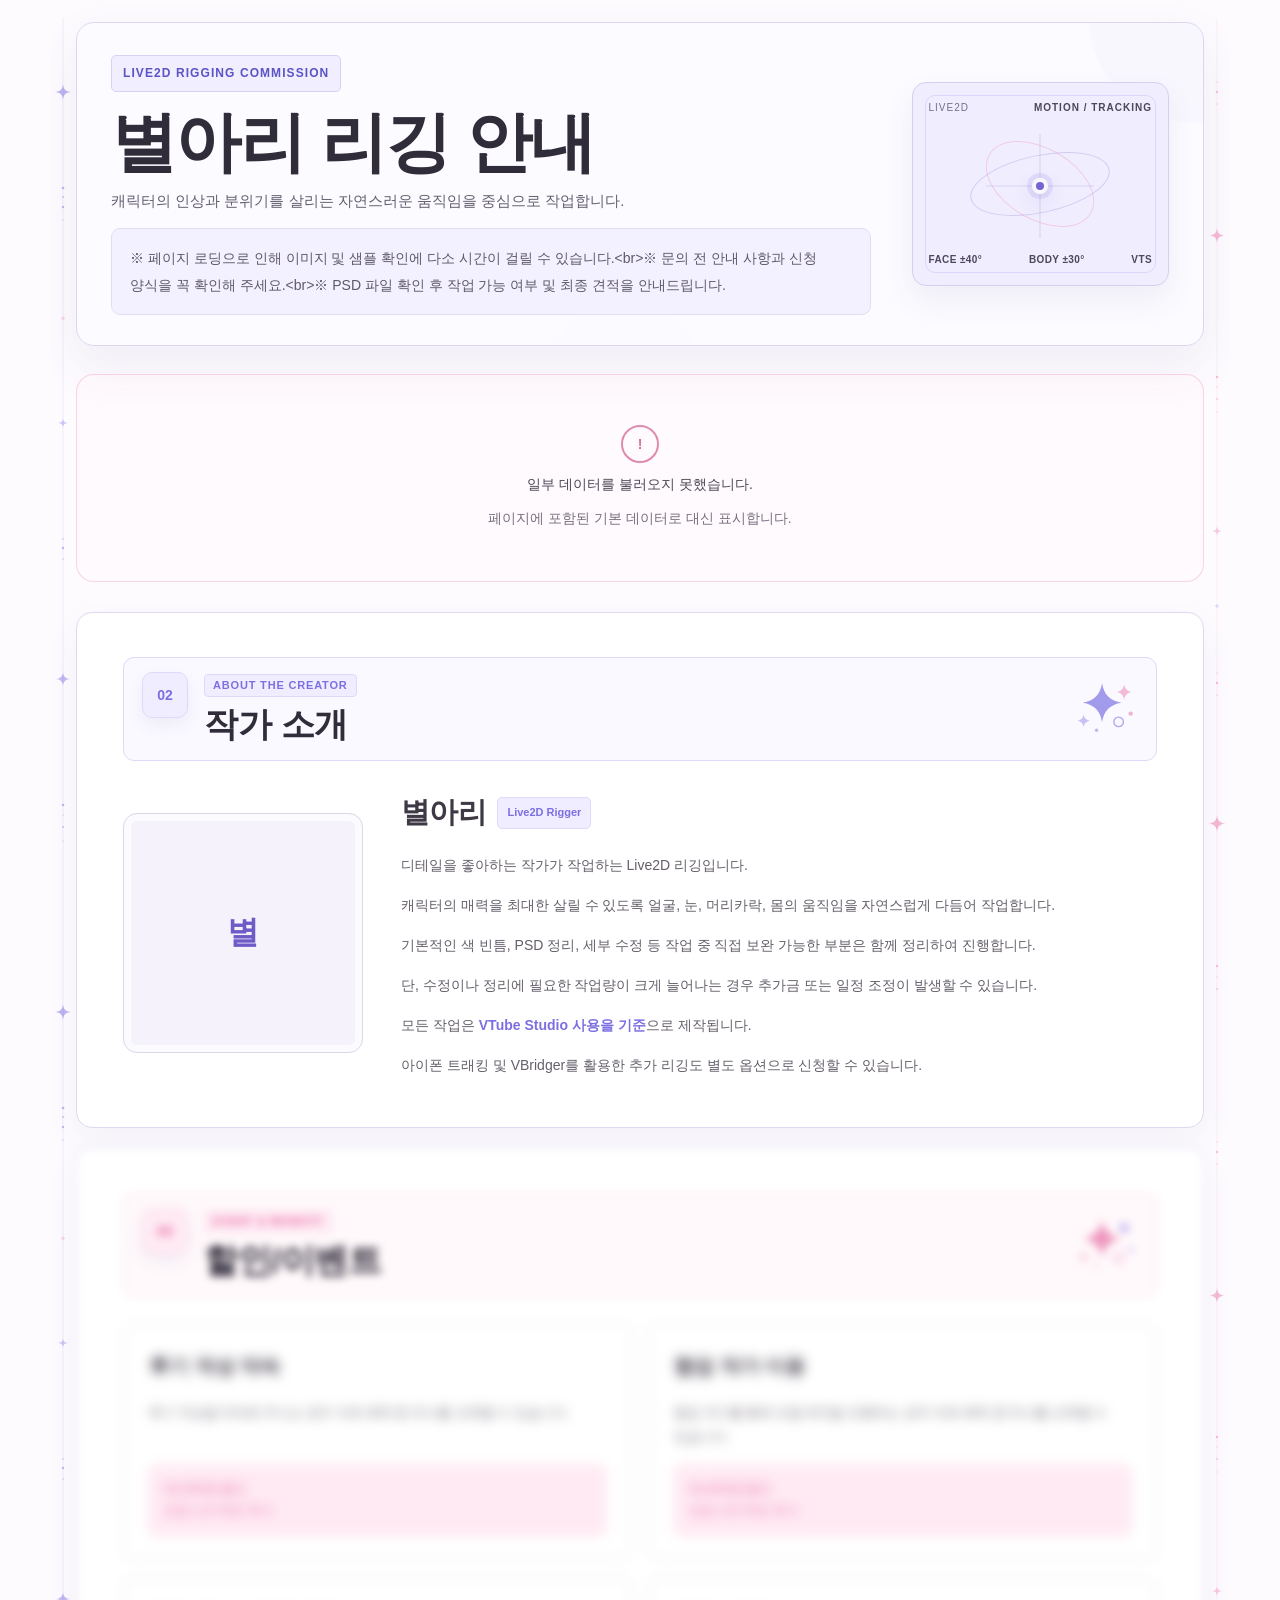
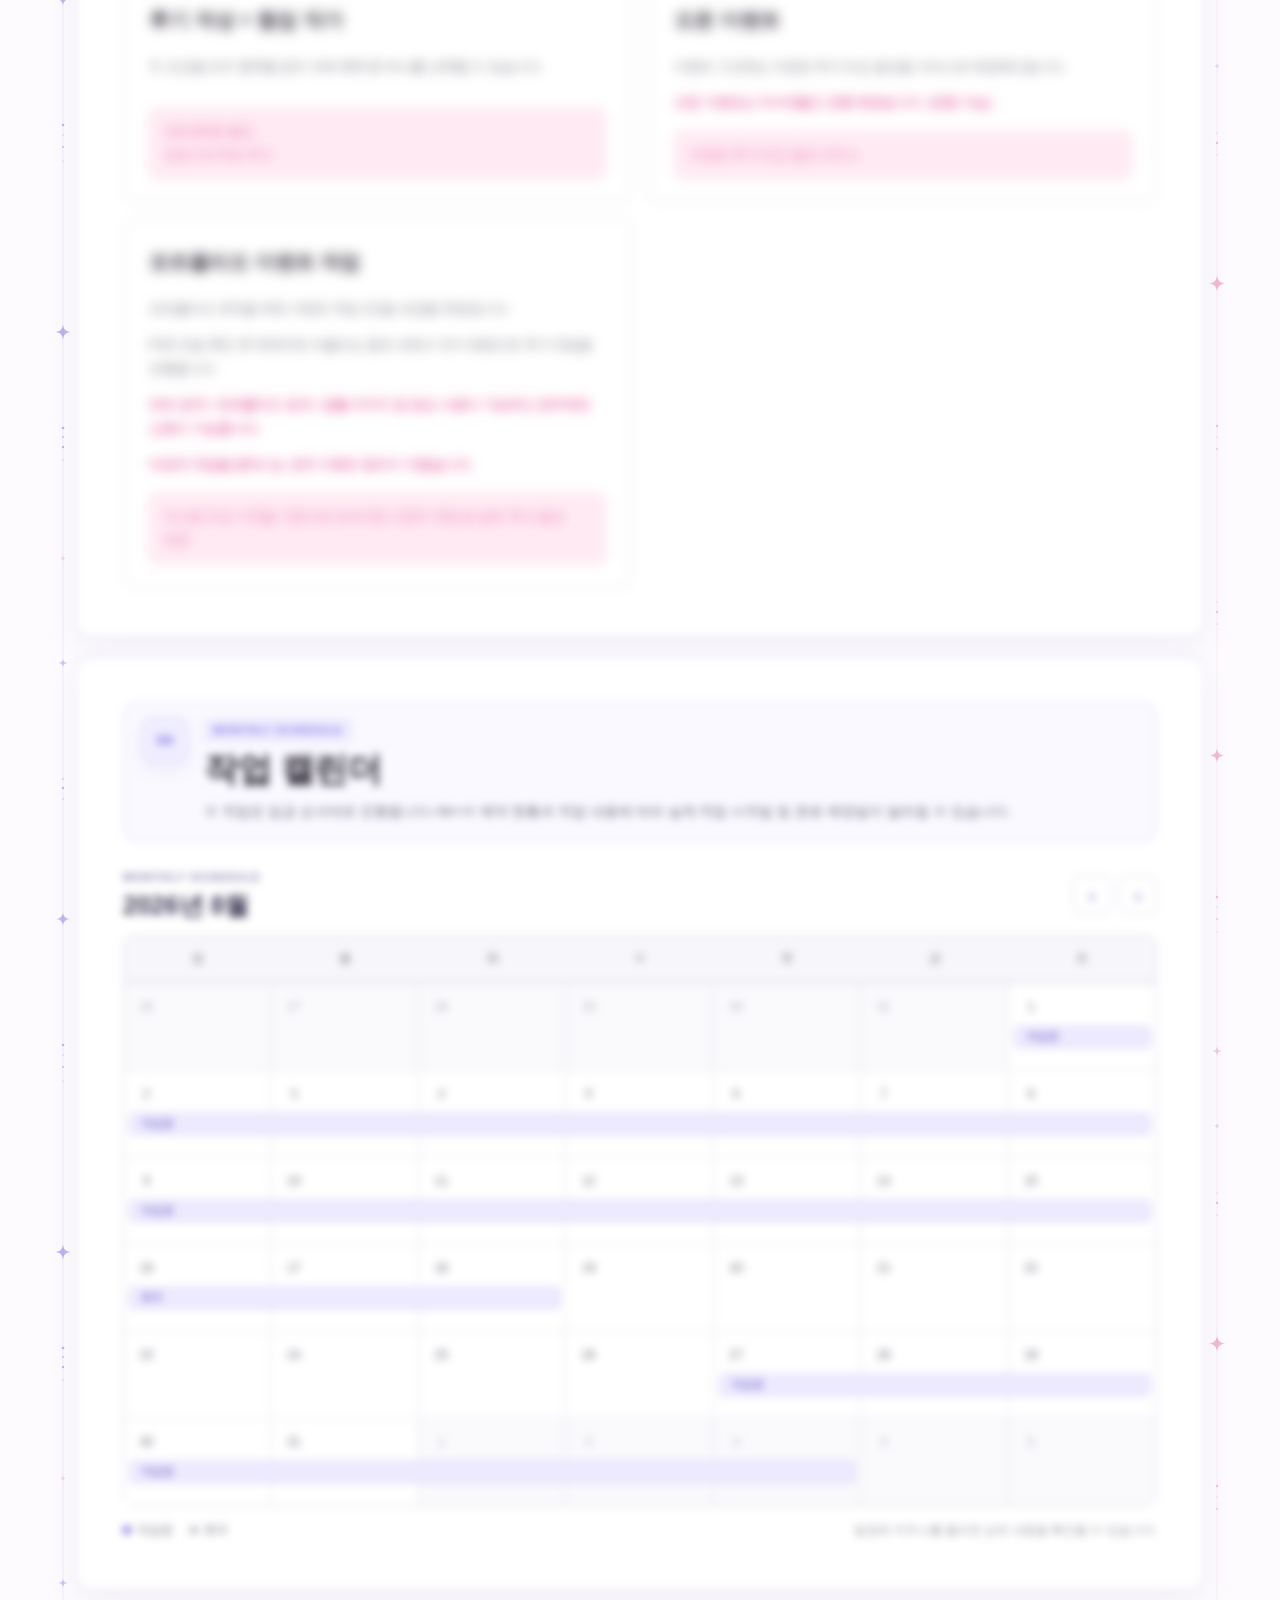
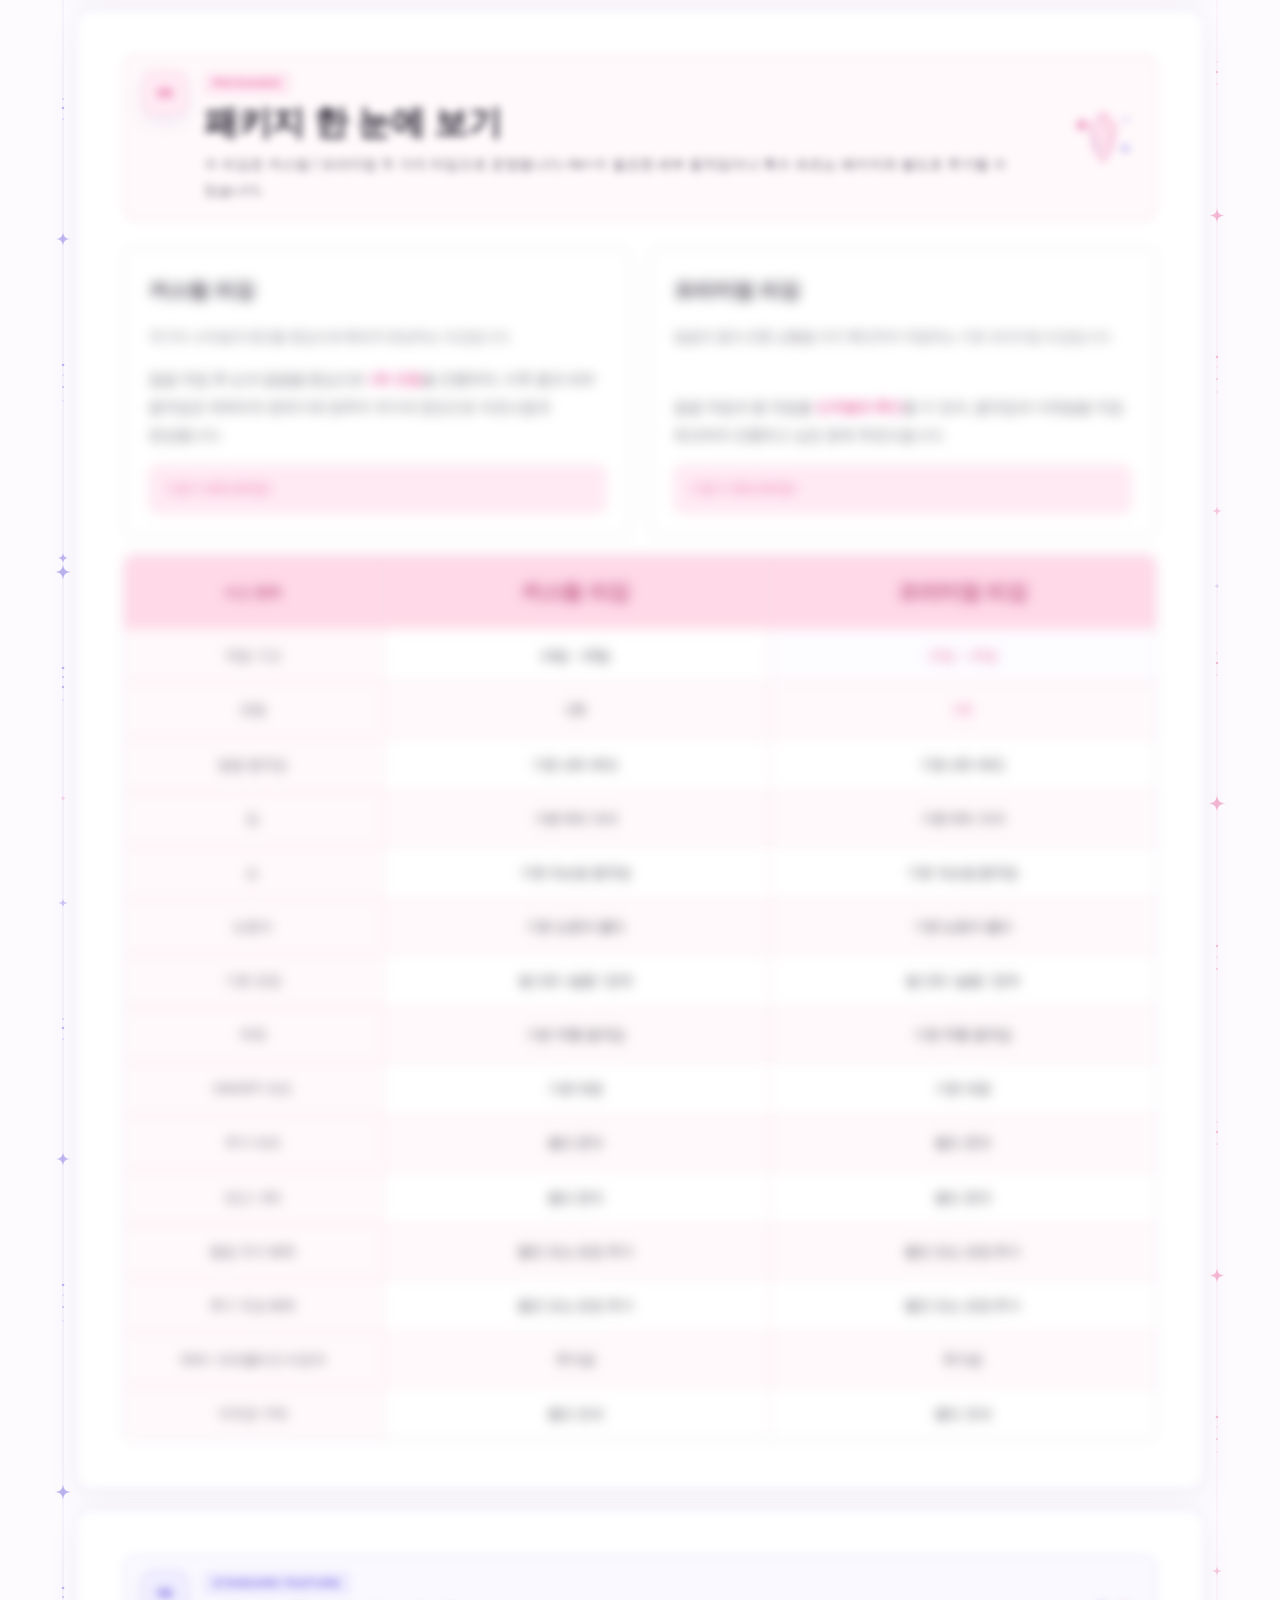
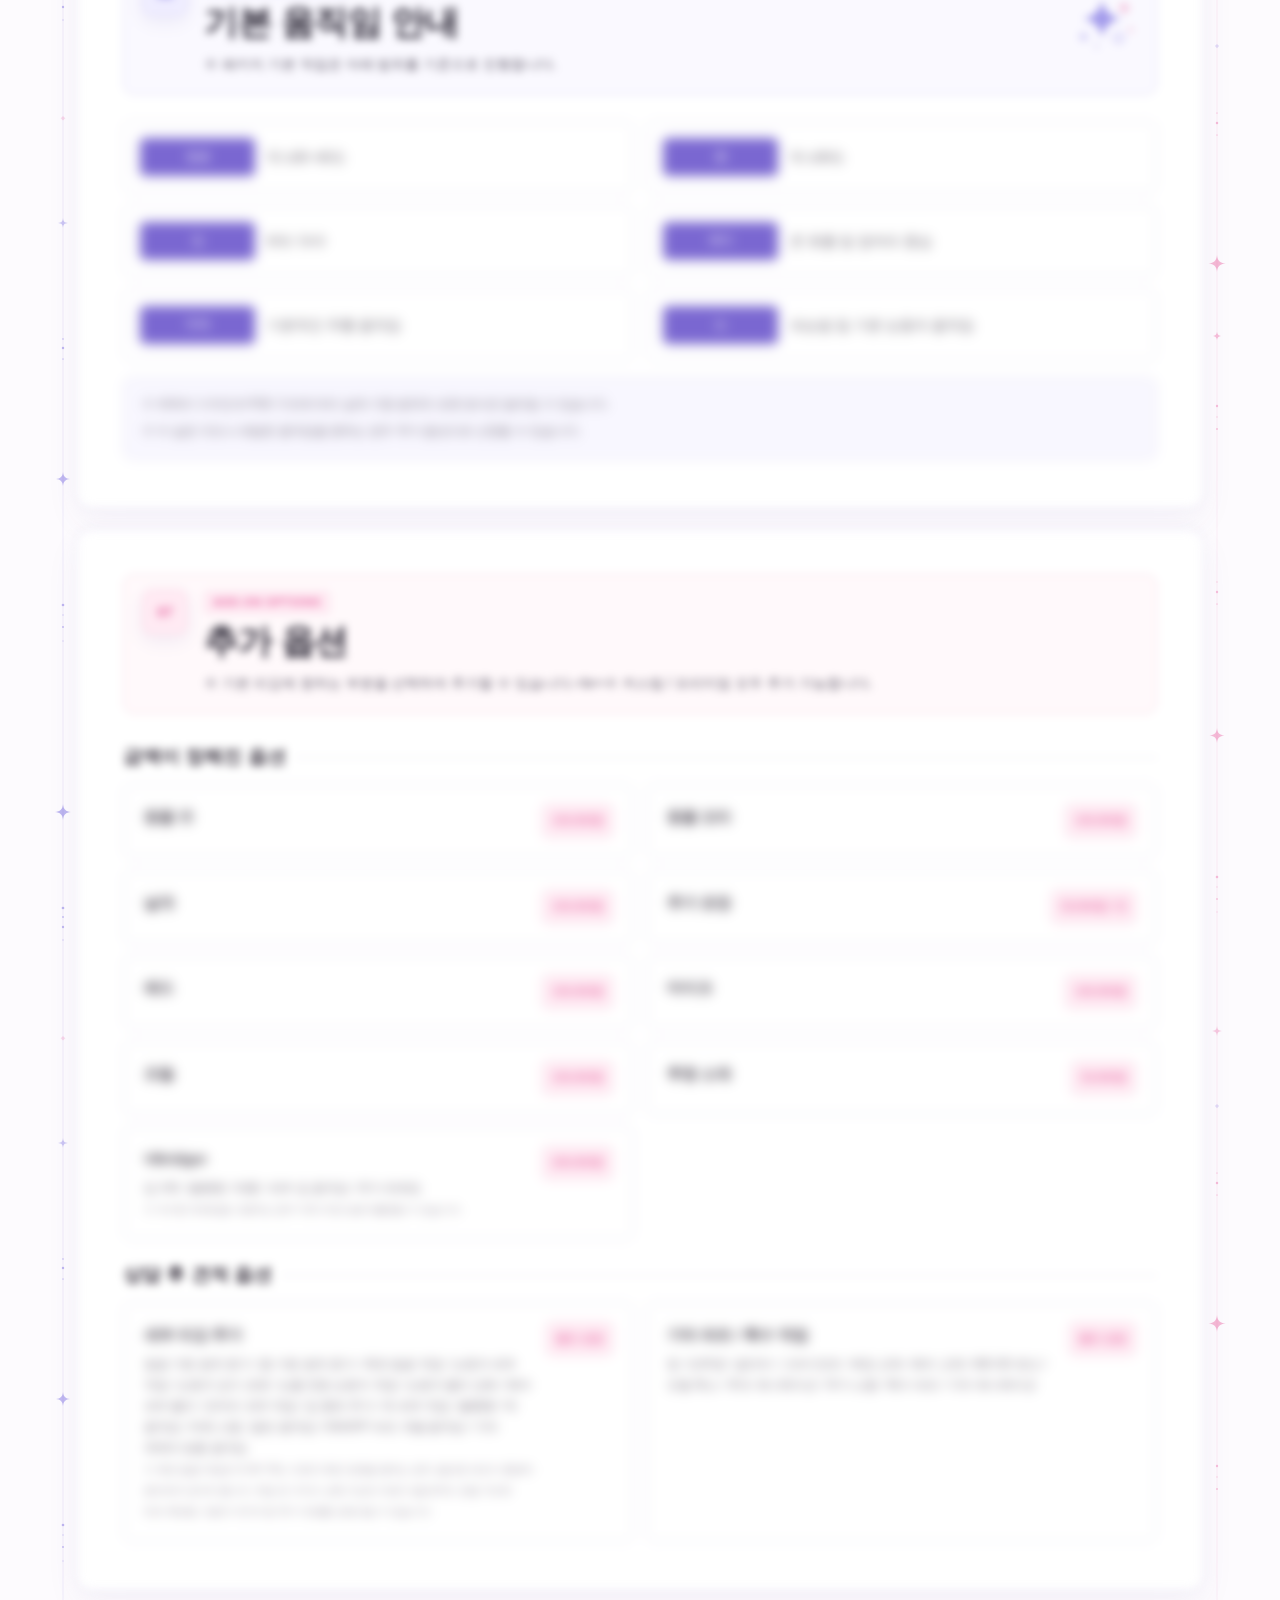
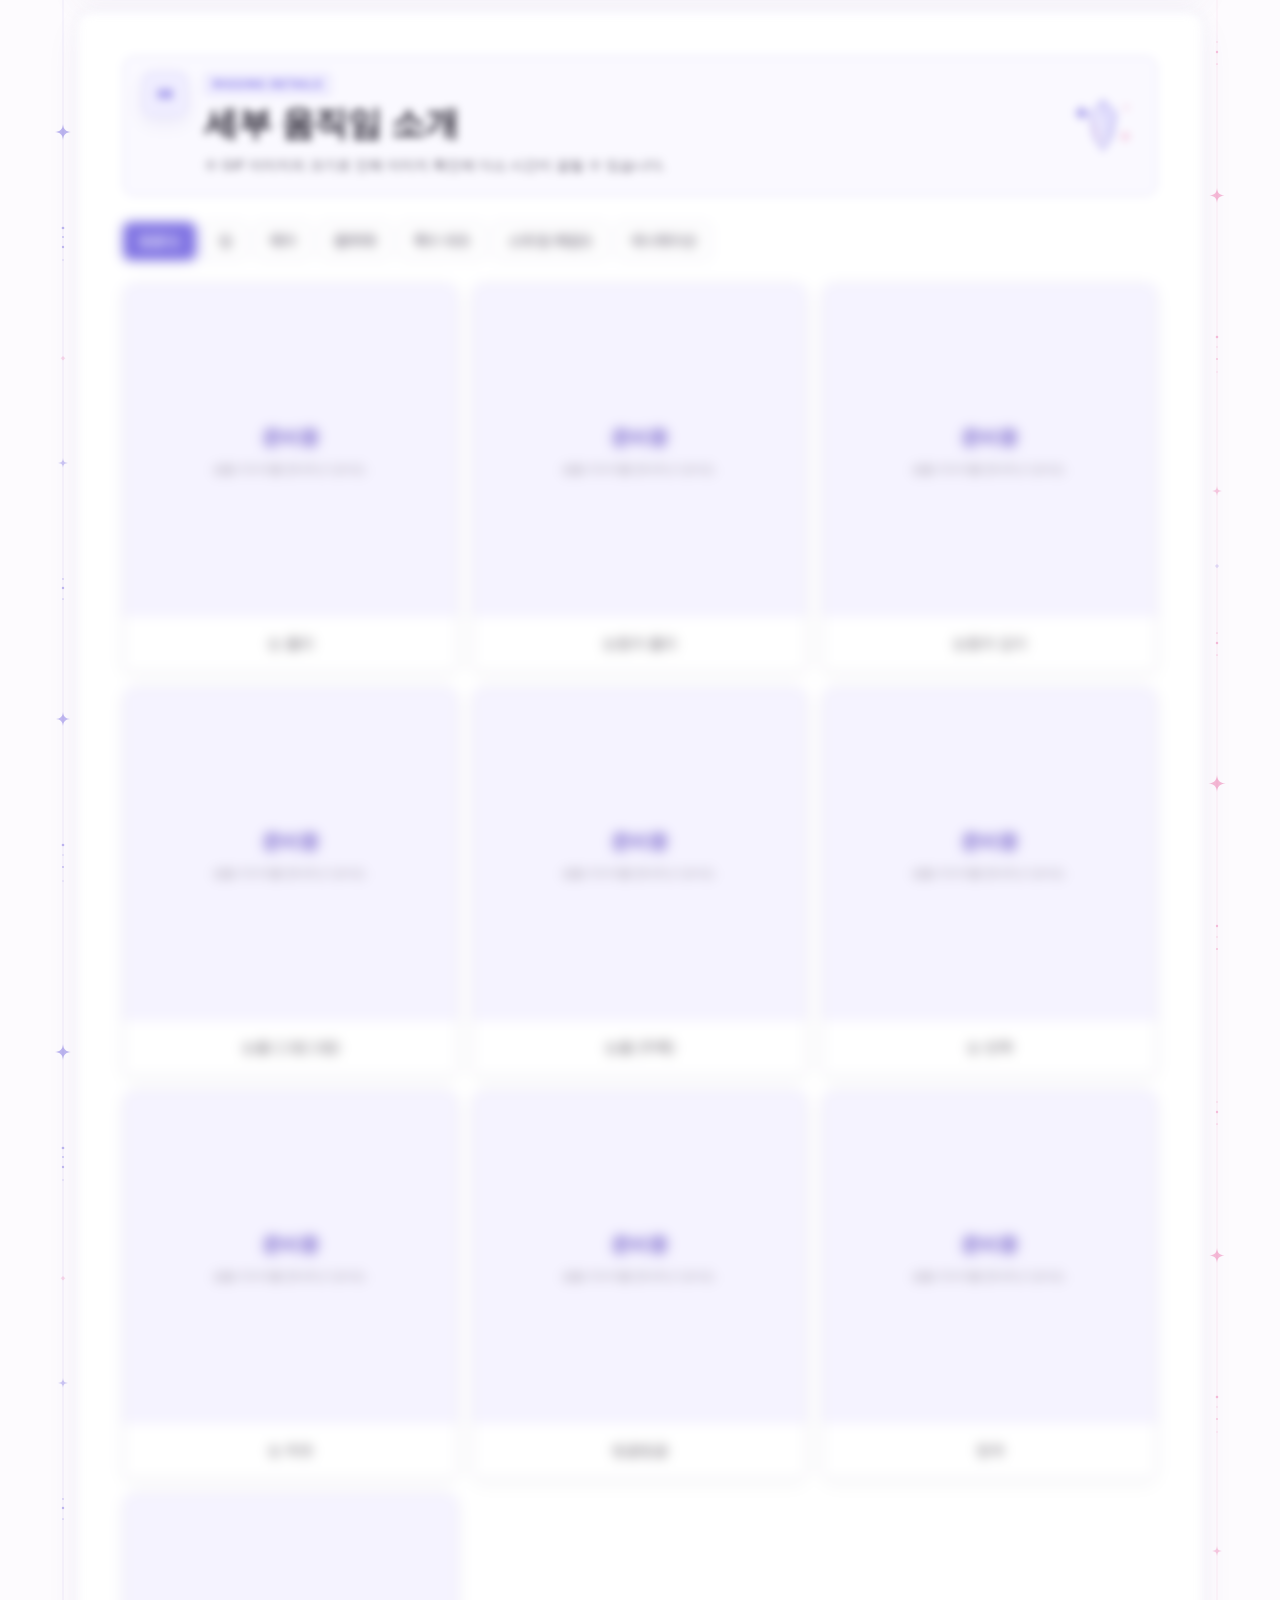
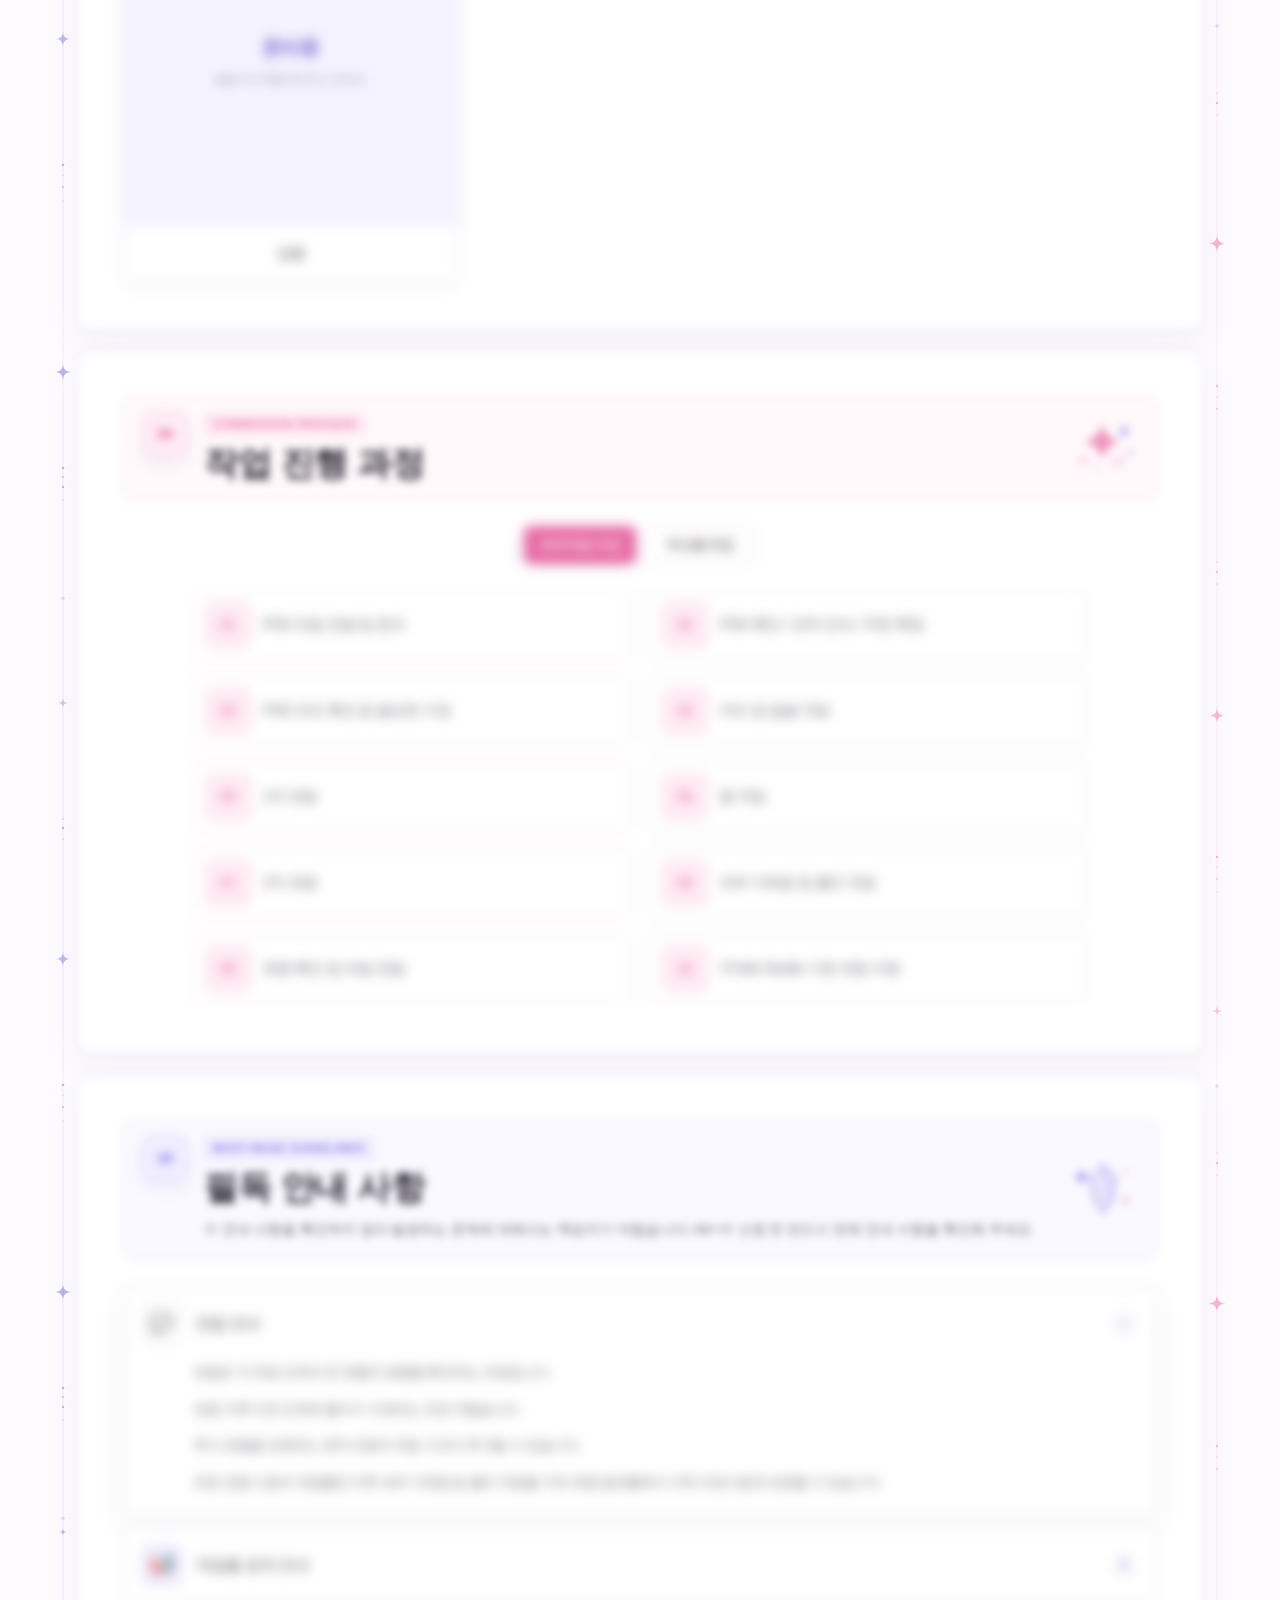
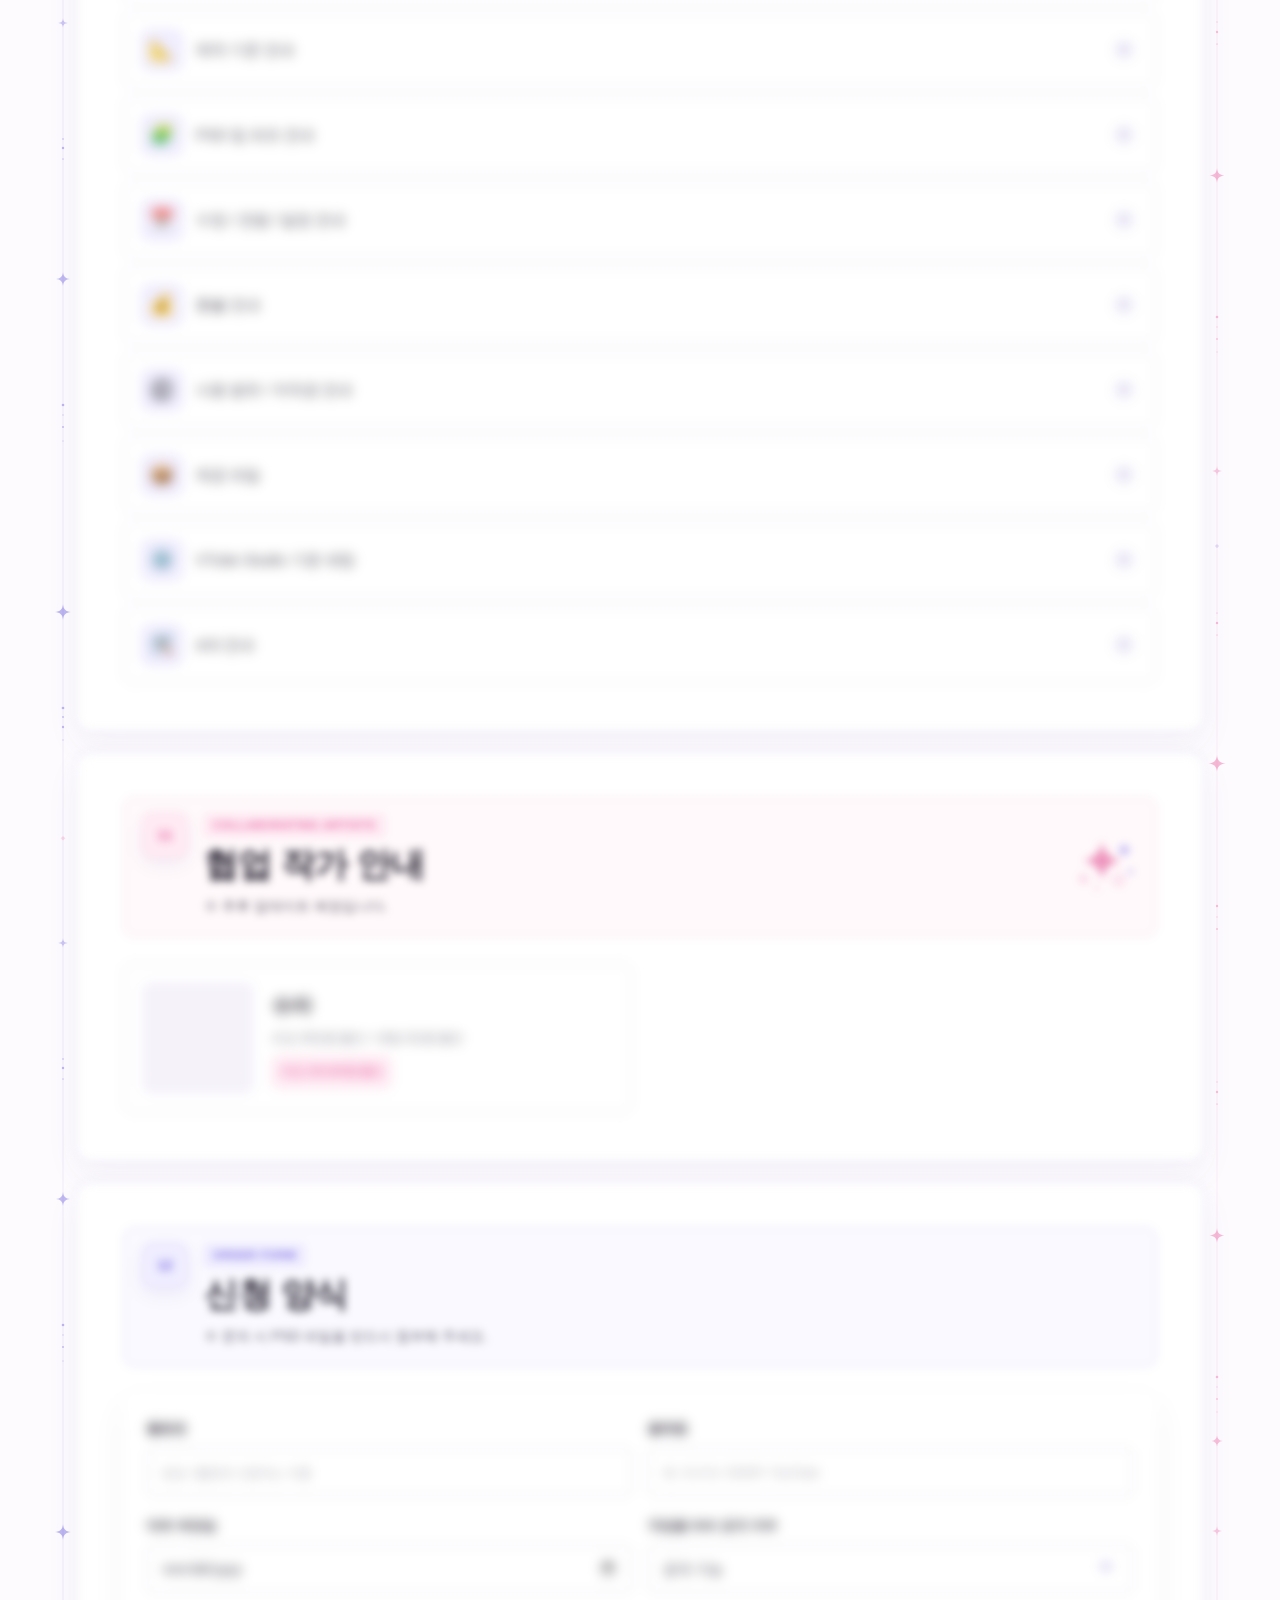
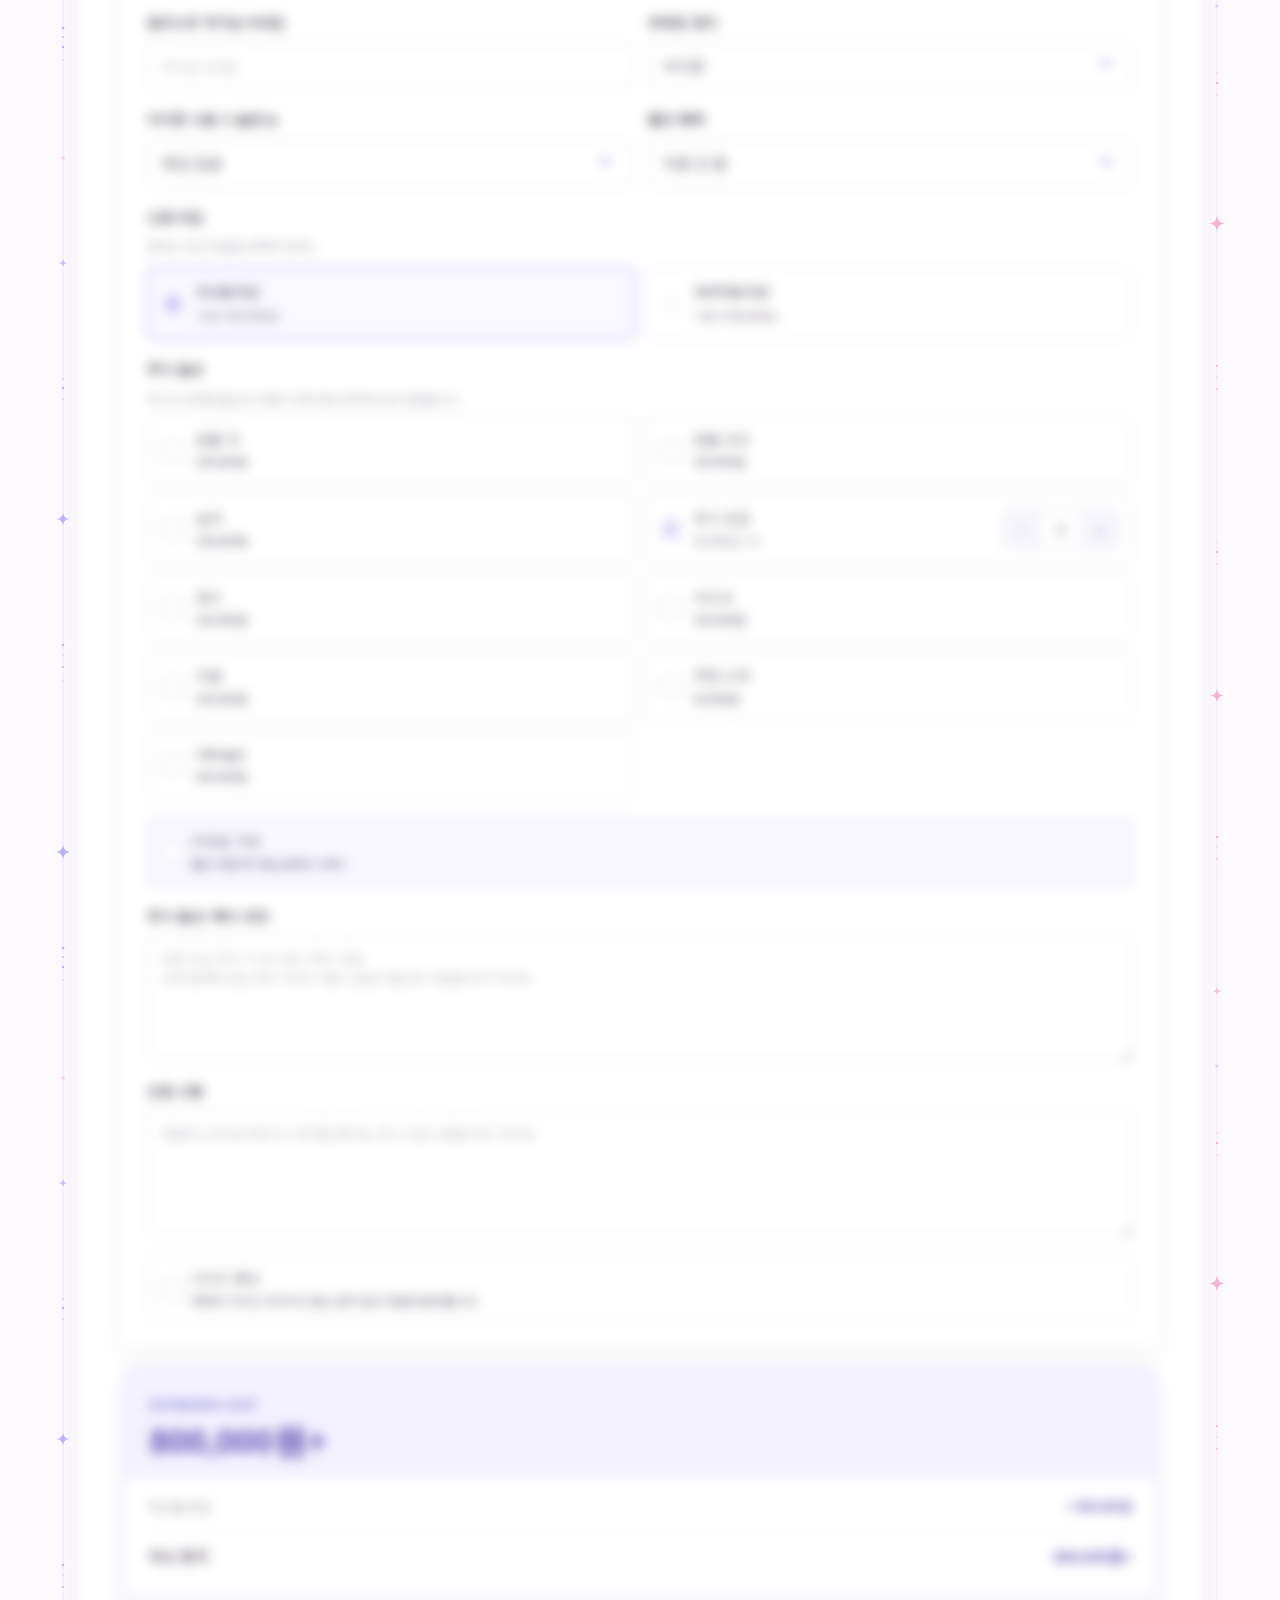
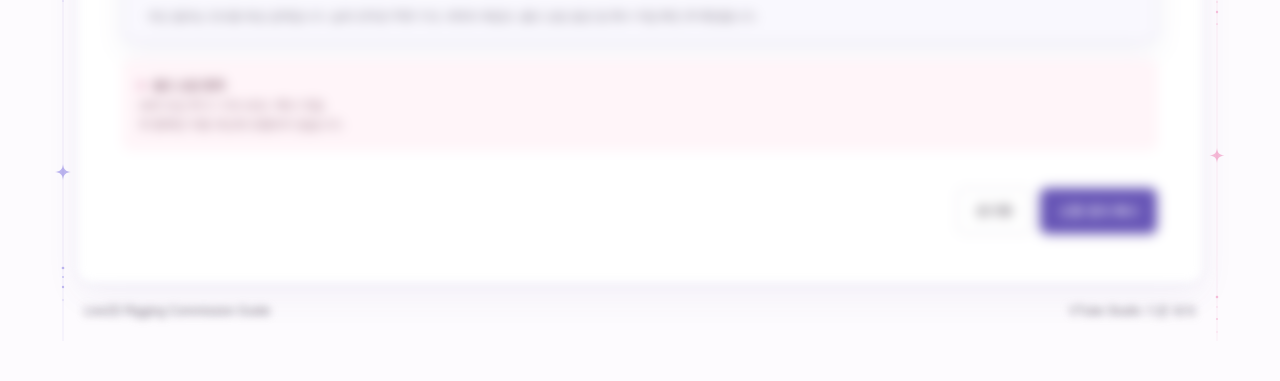
==== commit 23e7dc10: "Add files via upload" ====
--- a/index.html
+++ b/index.html
@@ -6,7 +6,7 @@
   <meta name="color-scheme" content="light">
   <title>별아리 Live2D Rigging</title>
   <link rel="preconnect" href="https://cdn.jsdelivr.net">
-  <link rel="stylesheet" href="./rigging.css?v=20261001-quickfix1">
+  <link rel="stylesheet" href="./rigging.css?v=20261001-quick-original1">
 </head>
 <body>
   <main id="app" class="page-shell">
@@ -91,6 +91,6 @@
       </figure>
     </div>
   </div>
-  <script src="./rigging.js?v=20261001-quickfix1" defer></script>
+  <script src="./rigging.js?v=20261001-quick-original1" defer></script>
 </body>
 </html>
--- a/rigging.css
+++ b/rigging.css
@@ -160,8 +160,6 @@
 }
 
 .side-quick-nav {
-  display: flex;
-  flex-direction: column;
   position: fixed;
   top: 94px;
   left: calc(50% + 606px);
@@ -180,6 +178,7 @@
   transition: opacity .24s ease, transform .24s ease;
 }
 
+html.is-embedded .side-quick-nav,
 .side-quick-nav::-webkit-scrollbar,
 .side-quick-nav:empty {
   display: none;
@@ -1775,6 +1774,10 @@
 
 body {
   font-size: 14px;
+}
+
+.side-quick-nav {
+  display: none !important;
 }
 
 .state-panel span {
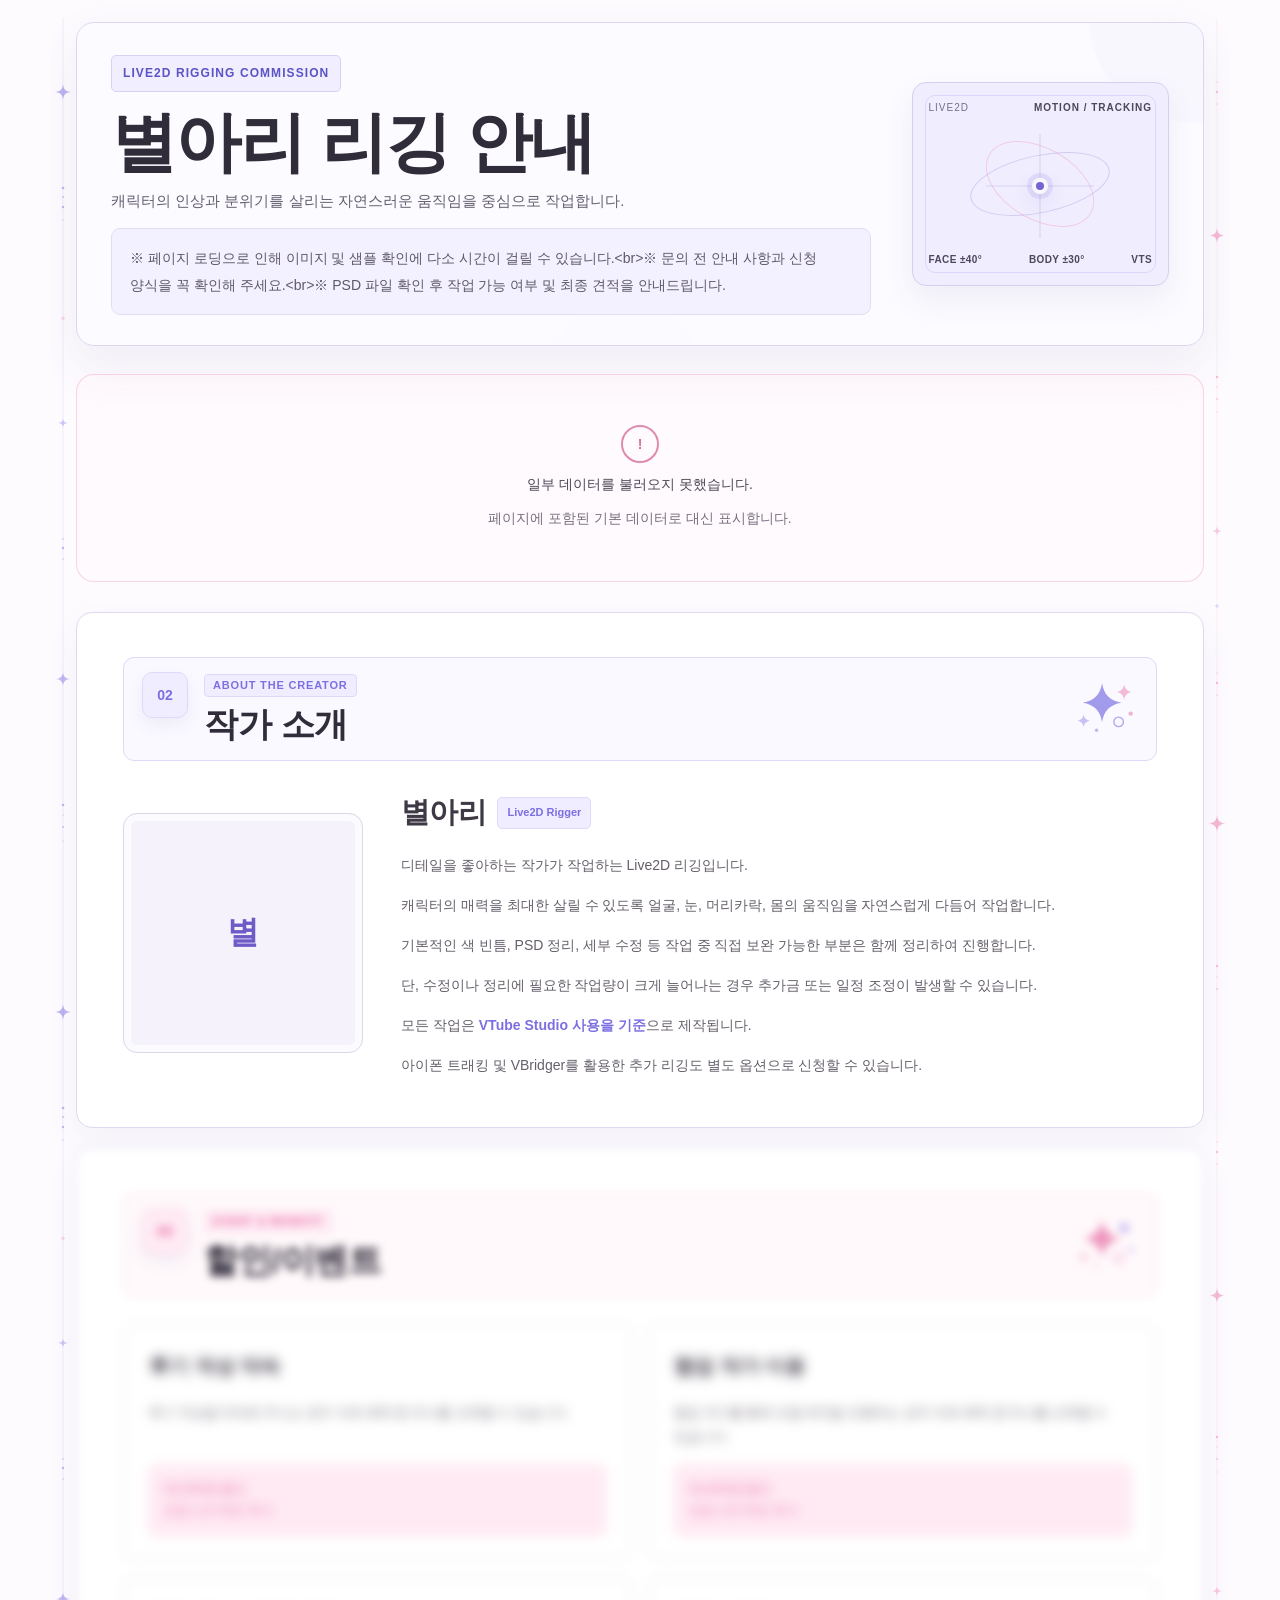
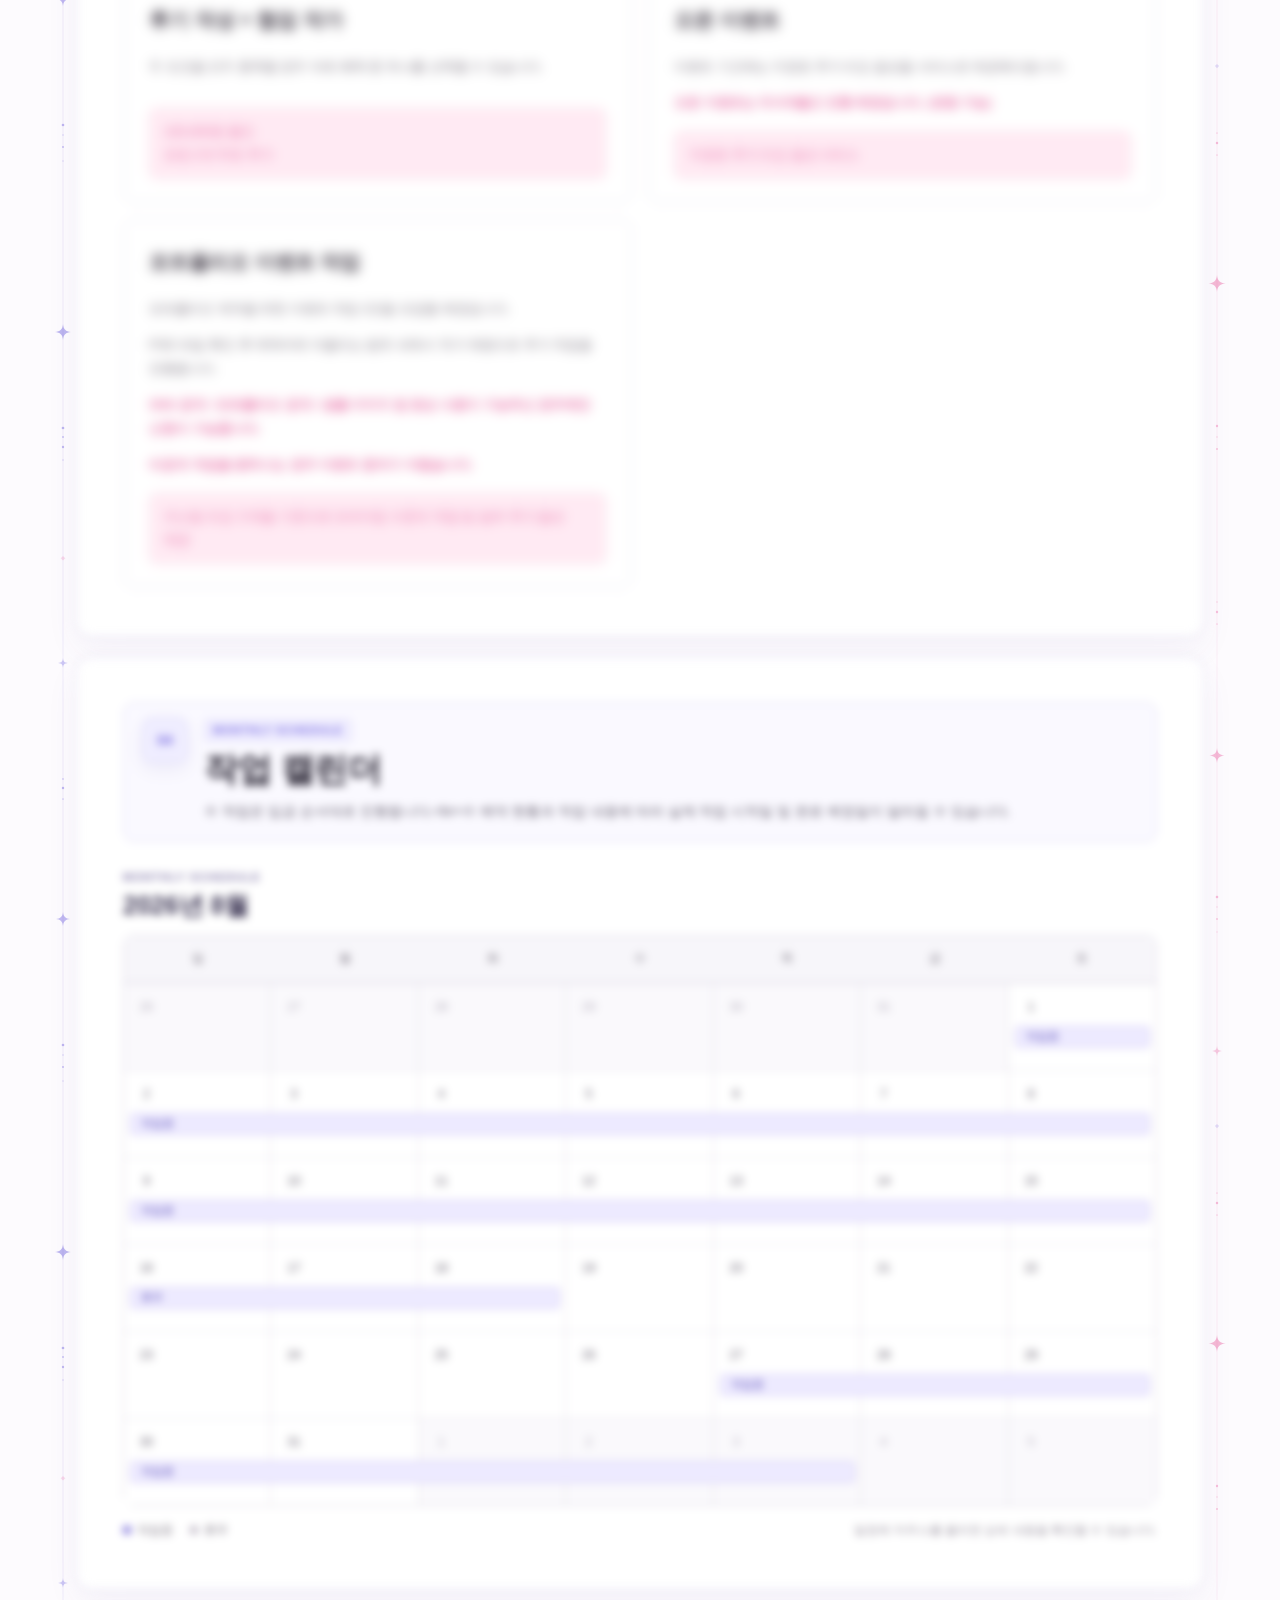
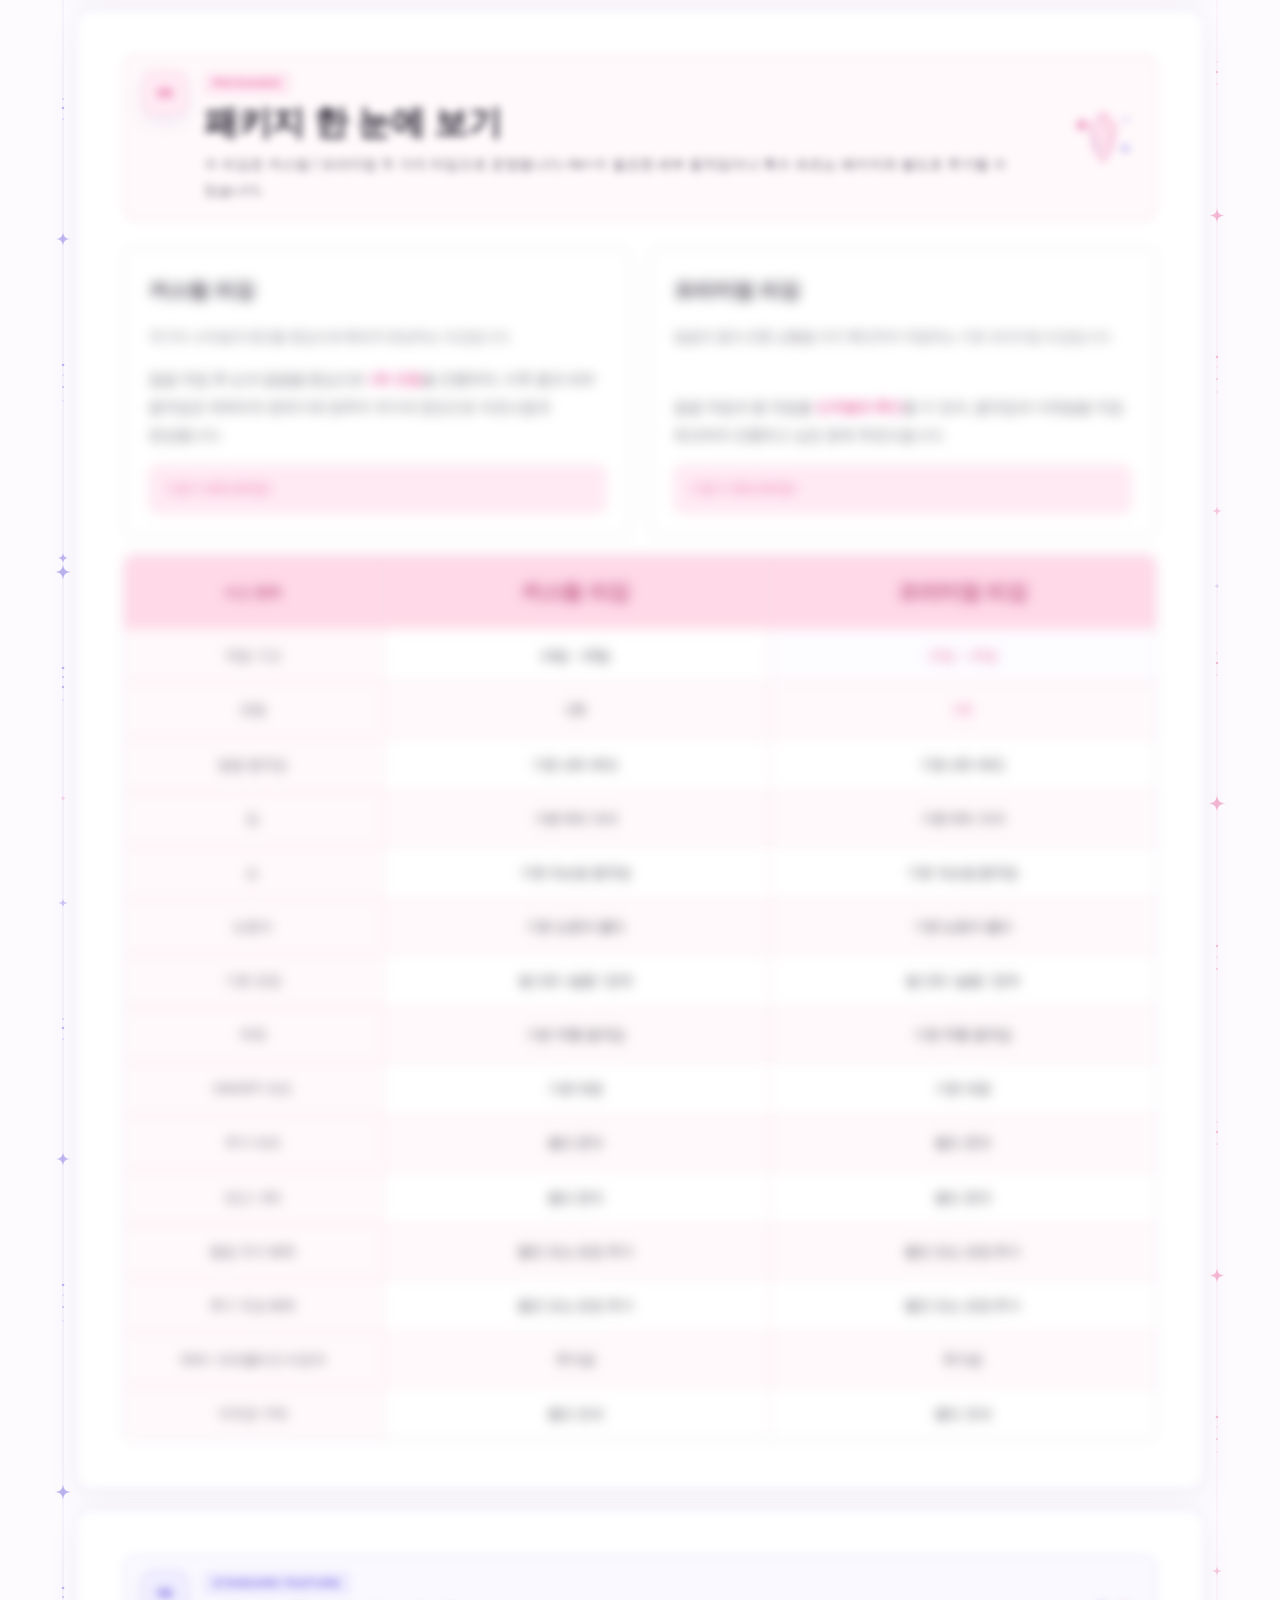
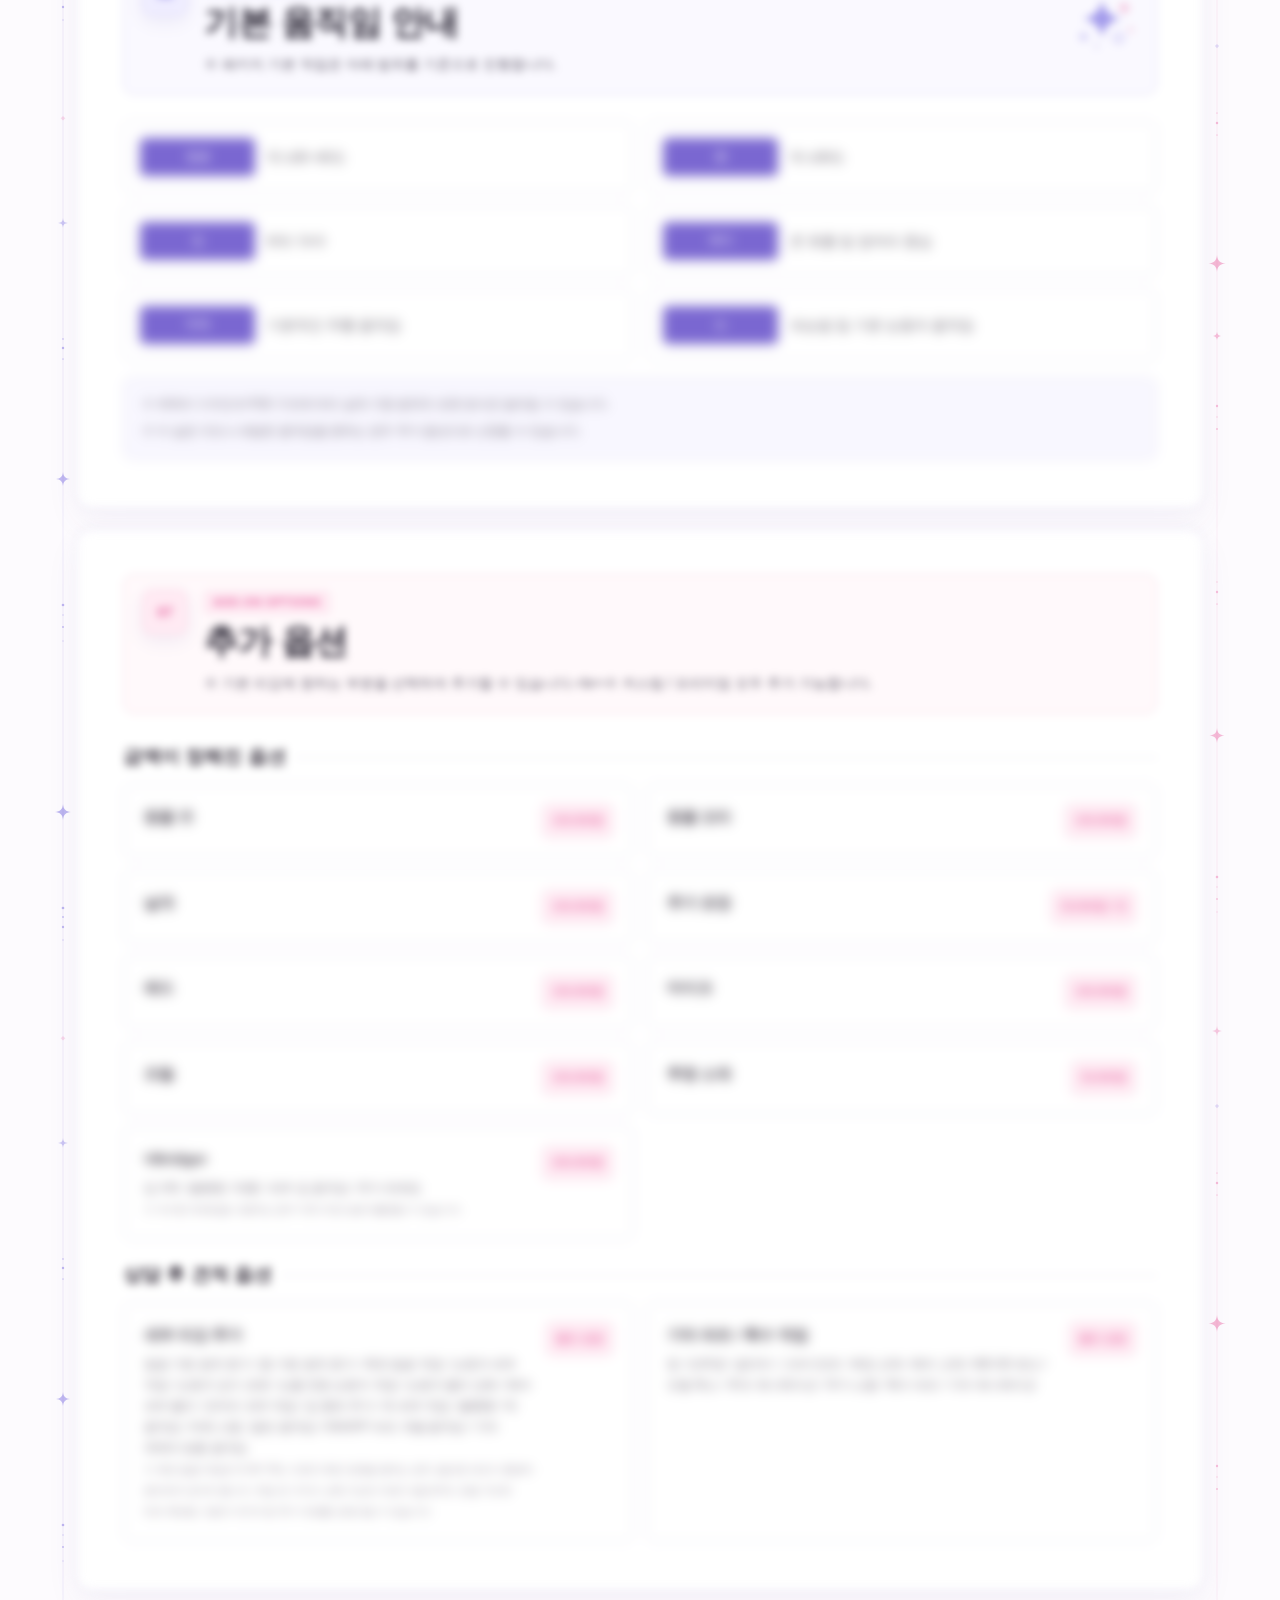
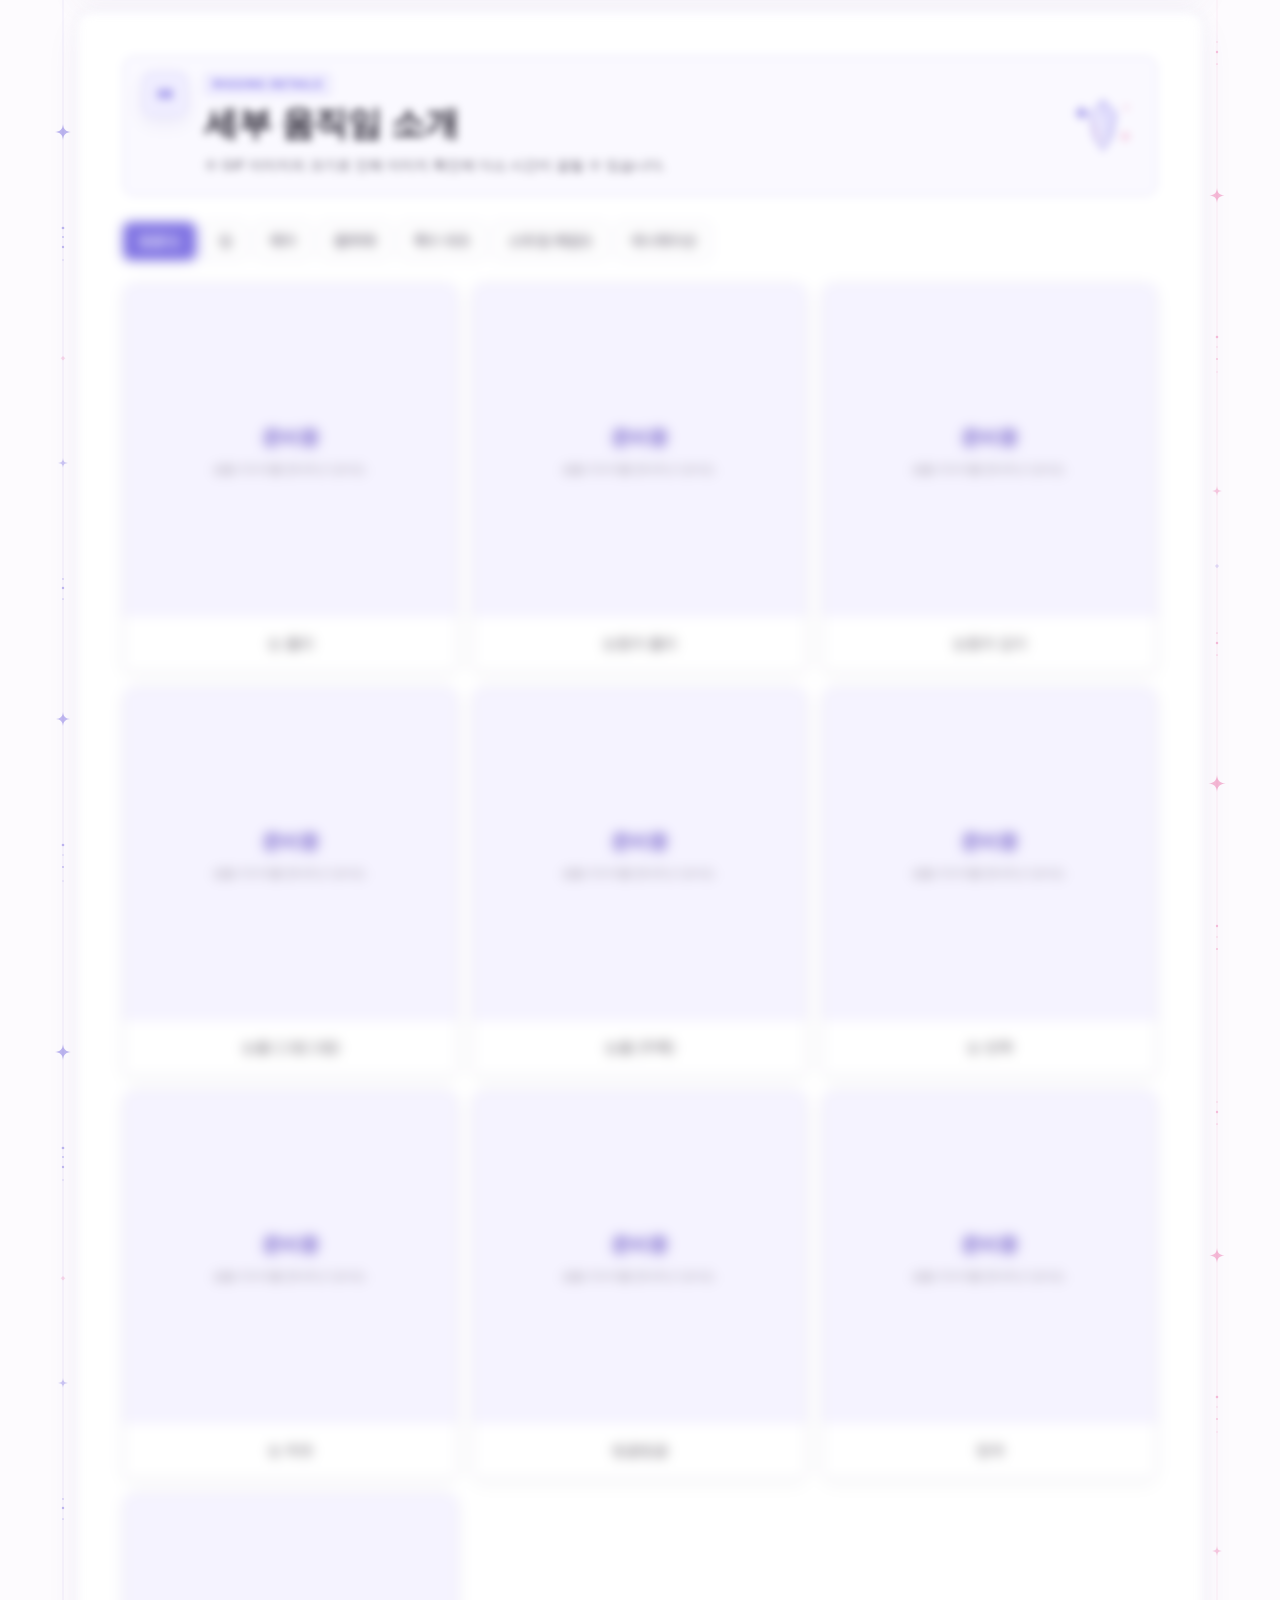
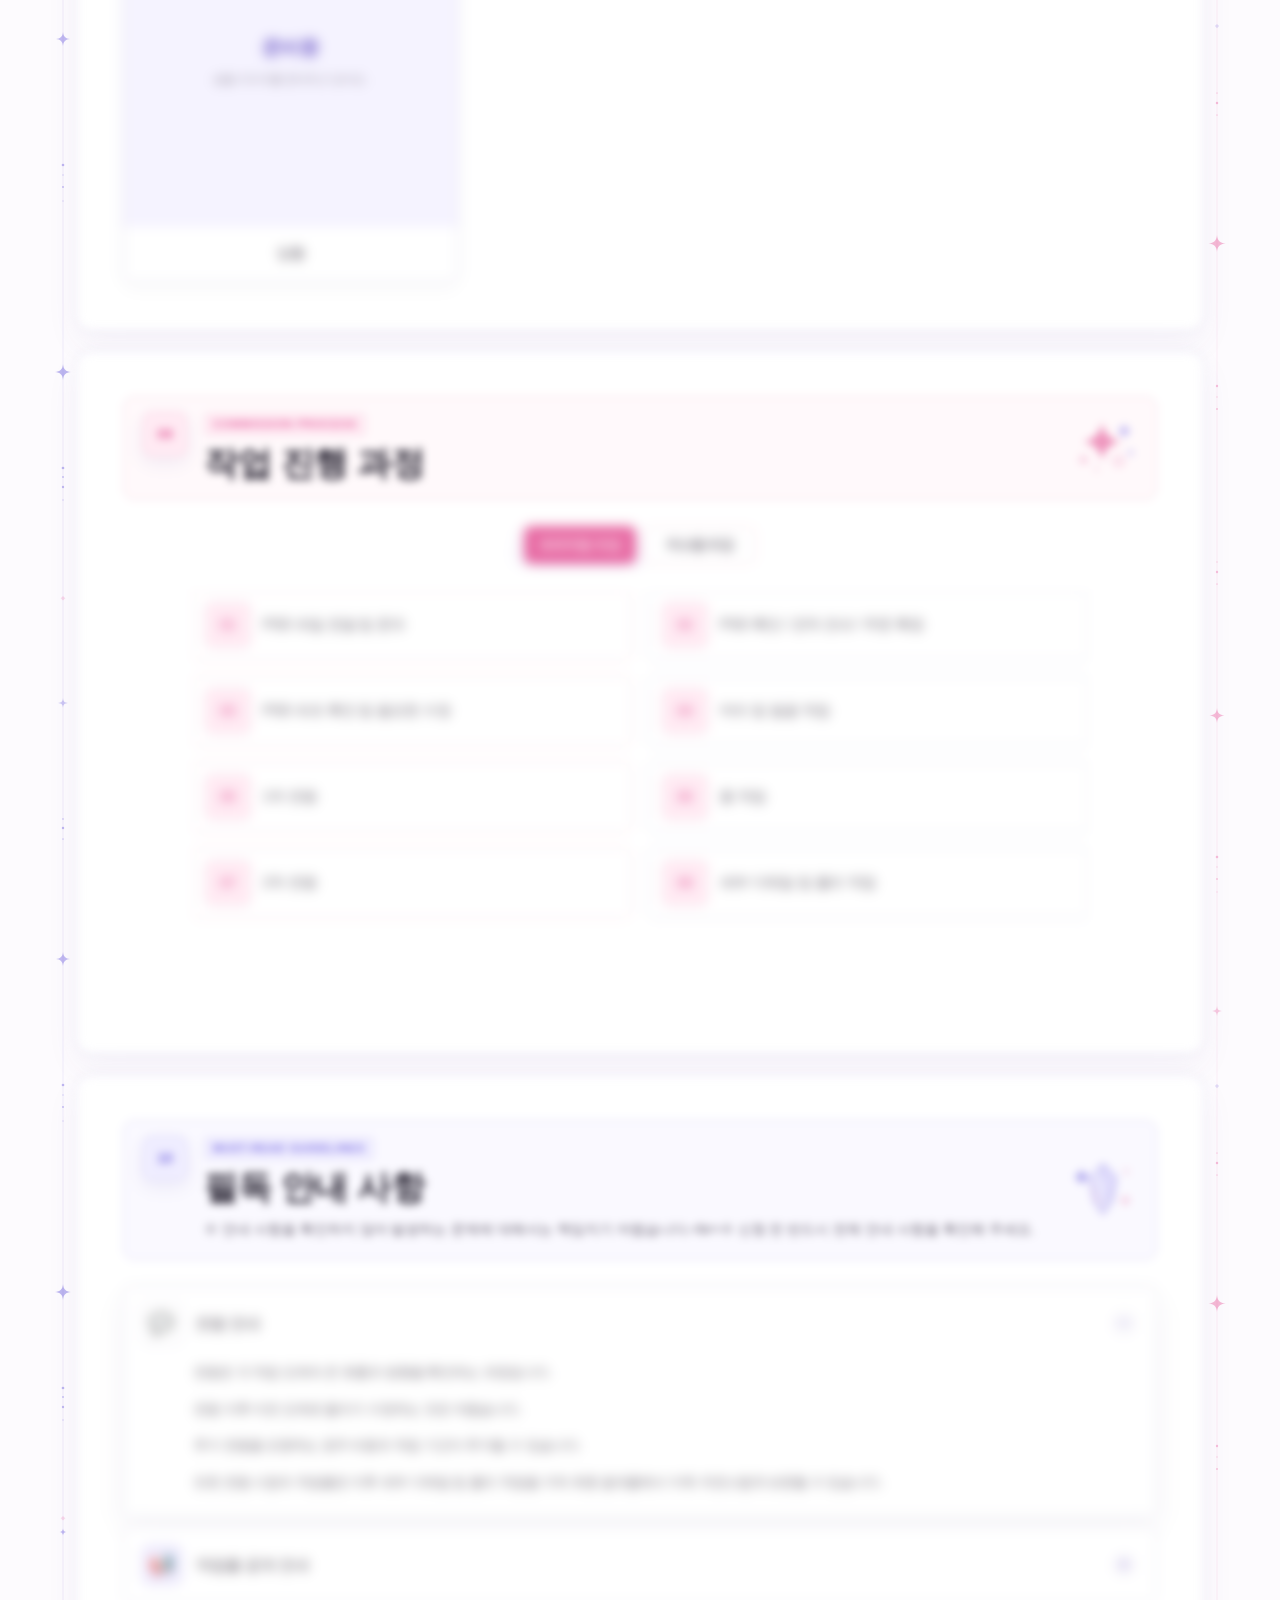
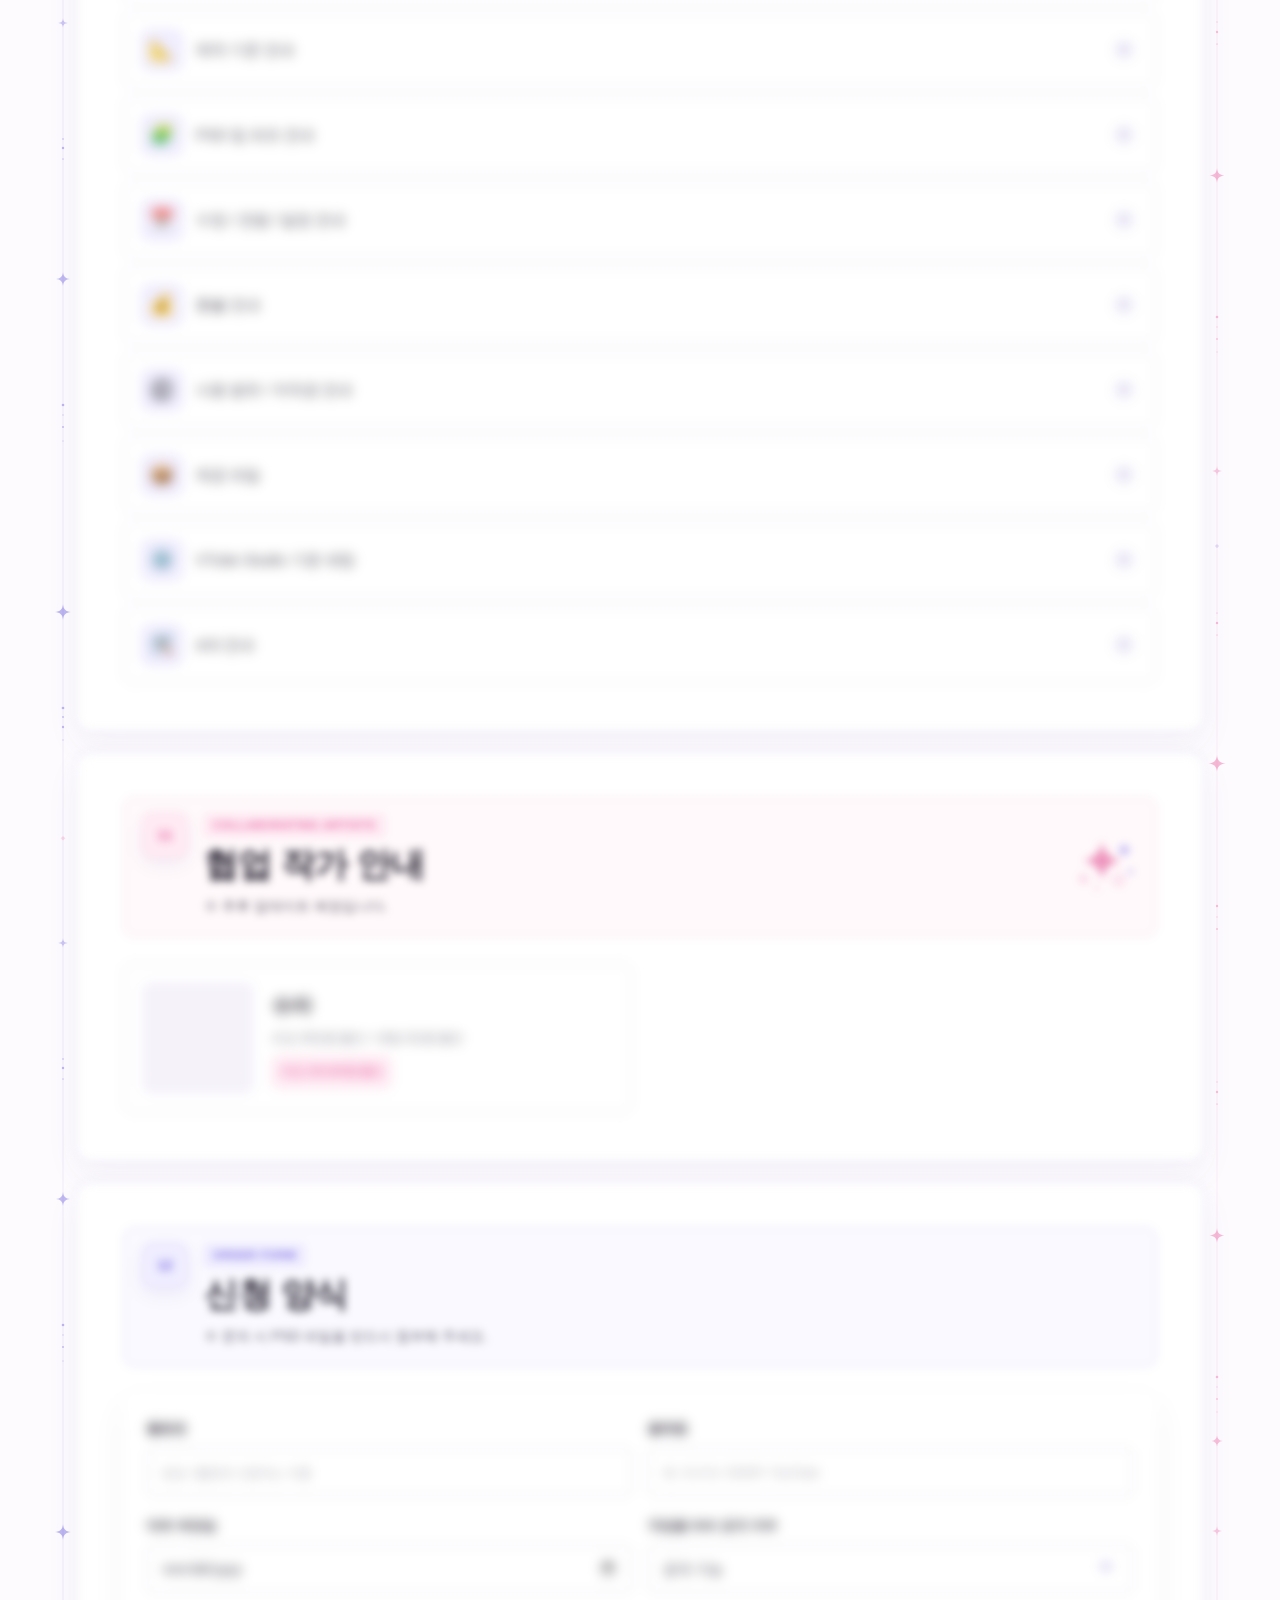
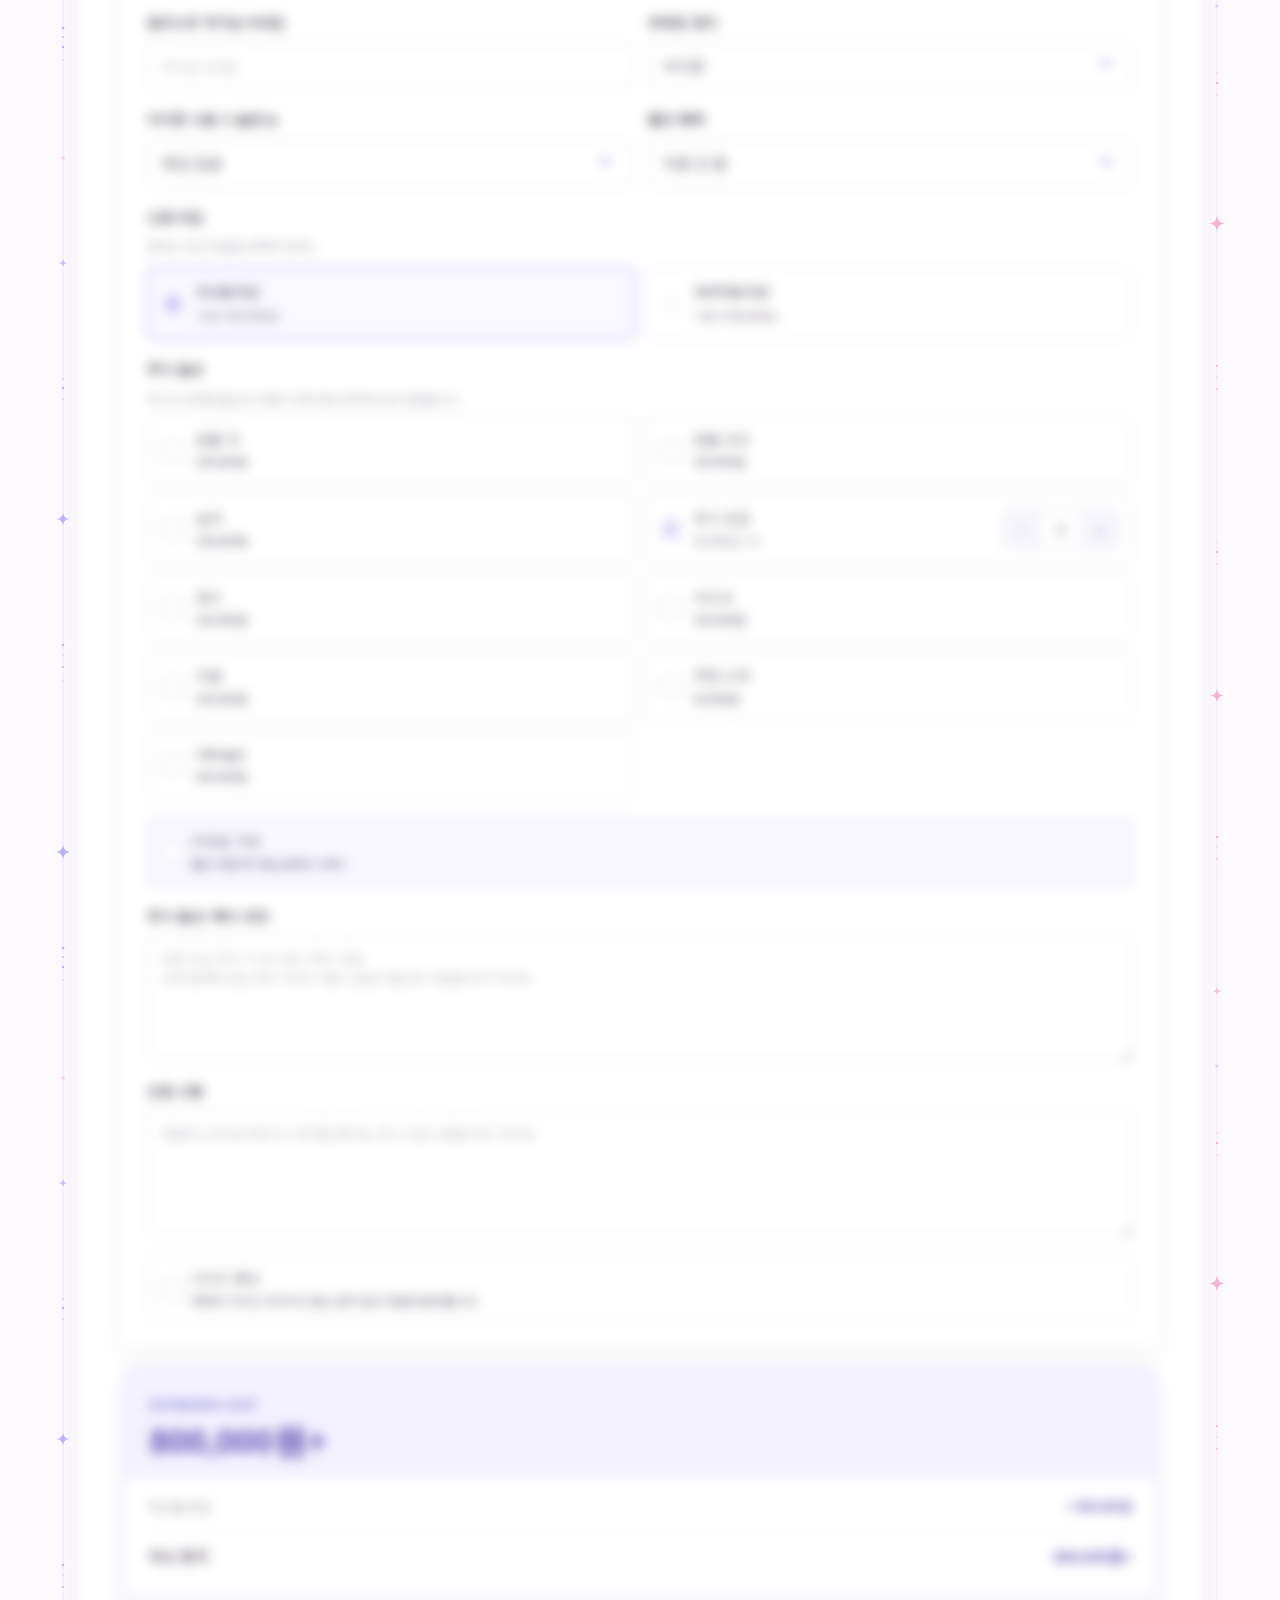
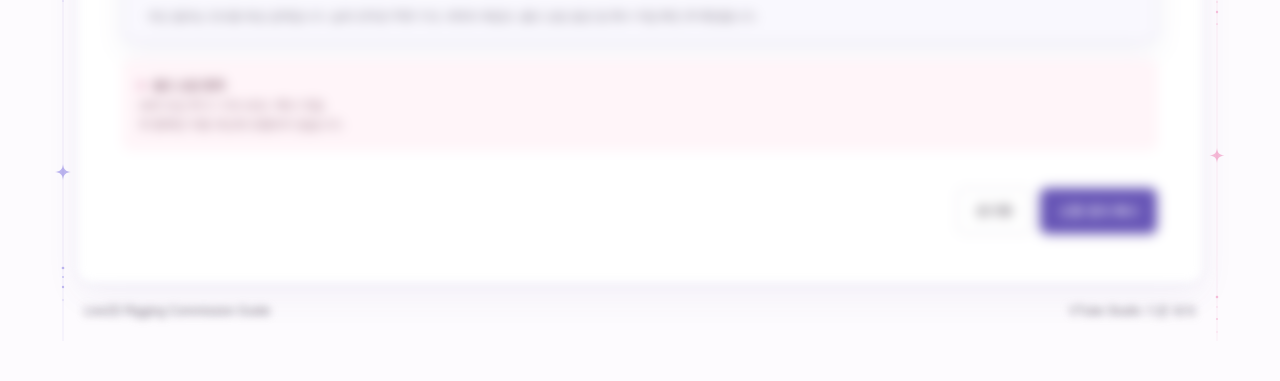
==== commit 2a1a1629: "Add files via upload" ====
--- a/index.html
+++ b/index.html
@@ -6,7 +6,7 @@
   <meta name="color-scheme" content="light">
   <title>별아리 Live2D Rigging</title>
   <link rel="preconnect" href="https://cdn.jsdelivr.net">
-  <link rel="stylesheet" href="./rigging.css?v=20261001-quick-original1">
+  <link rel="stylesheet" href="./rigging.css?v=20261001-finalfix1">
 </head>
 <body>
   <main id="app" class="page-shell">
@@ -91,6 +91,6 @@
       </figure>
     </div>
   </div>
-  <script src="./rigging.js?v=20261001-quick-original1" defer></script>
+  <script src="./rigging.js?v=20261001-finalfix1" defer></script>
 </body>
 </html>
